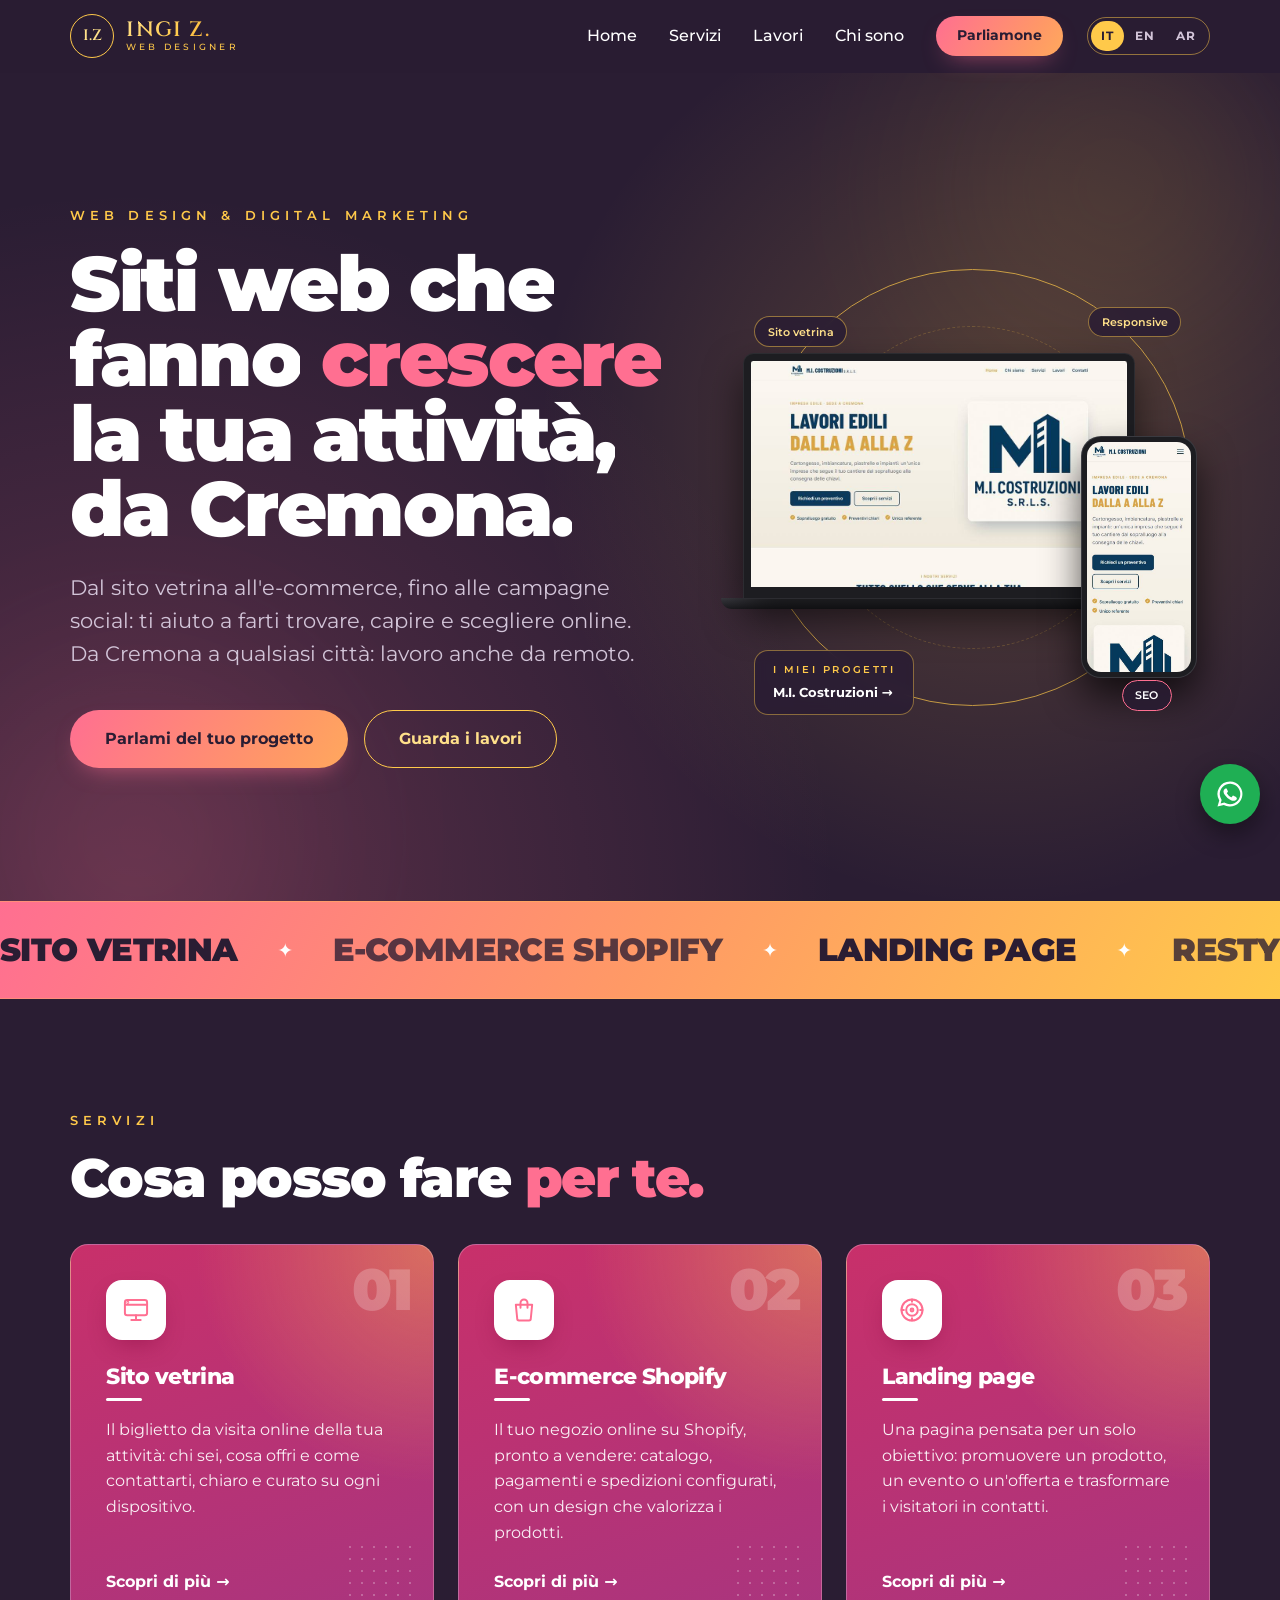
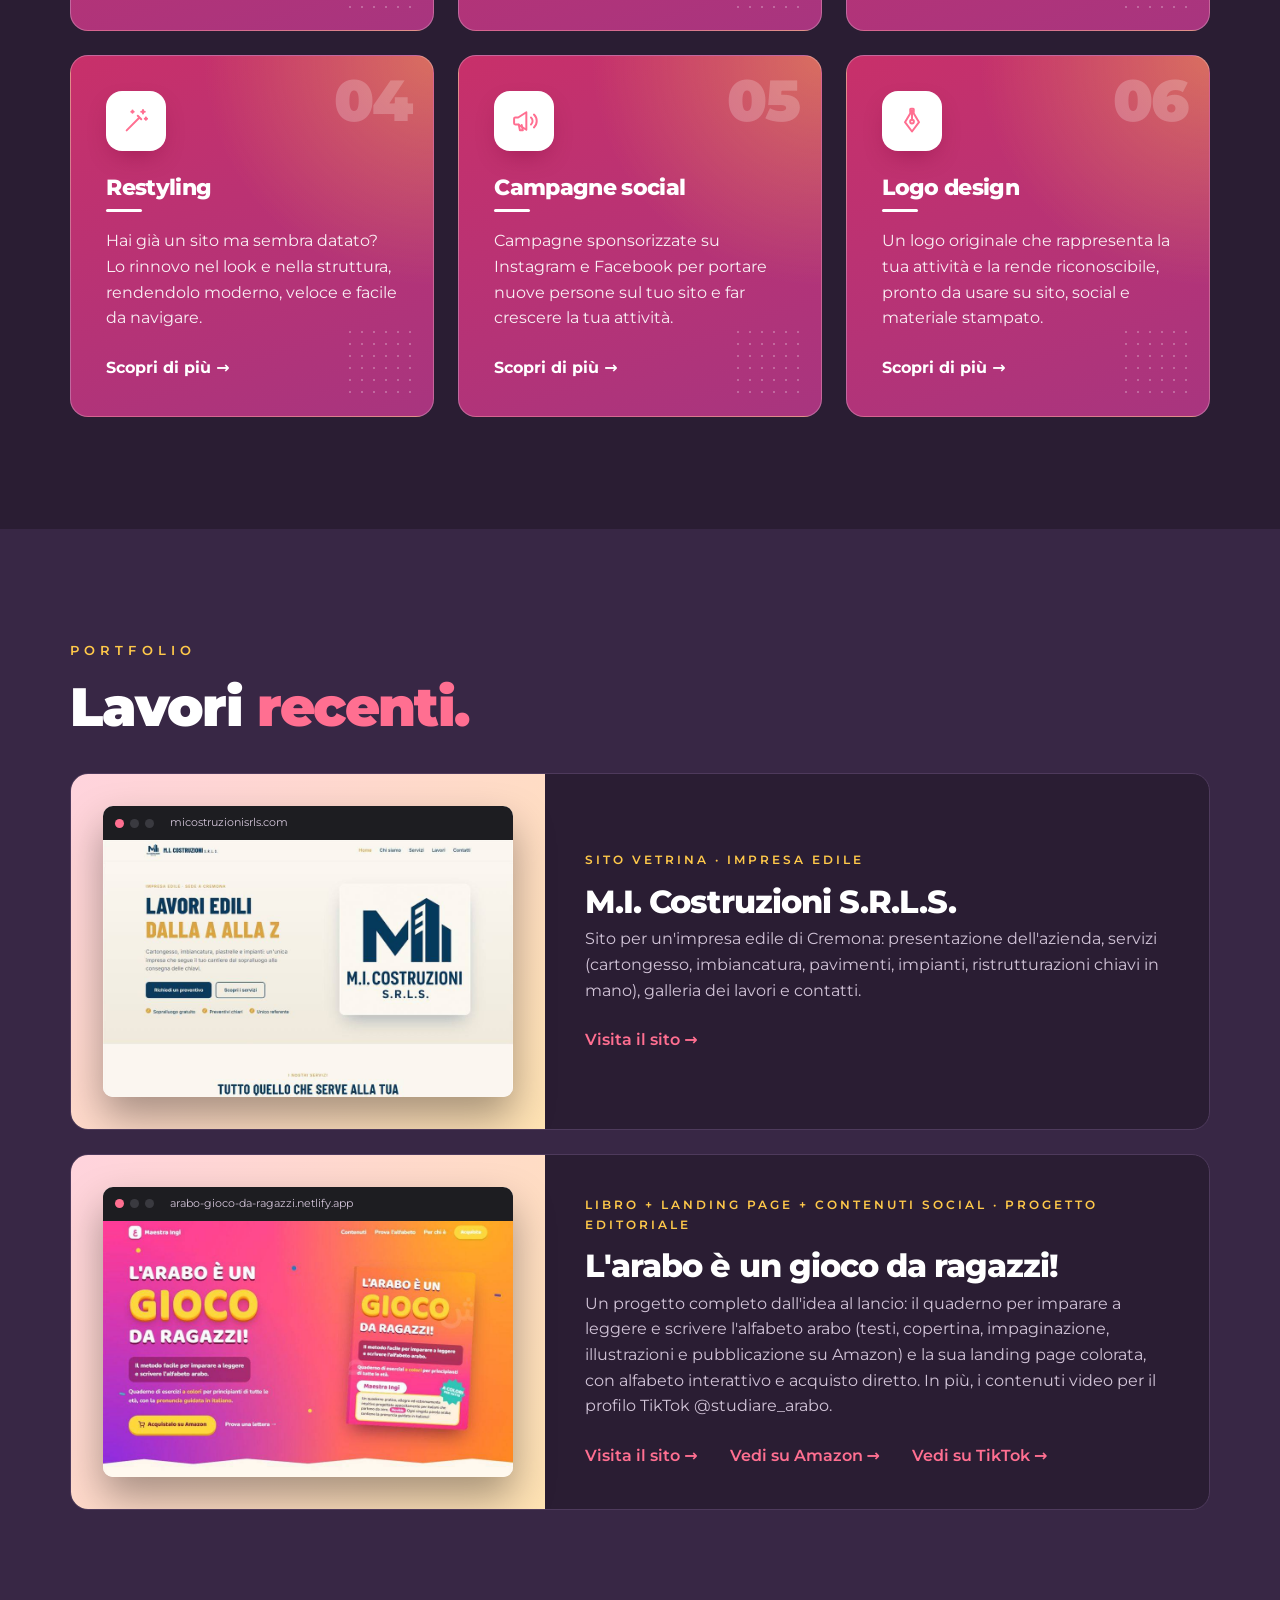
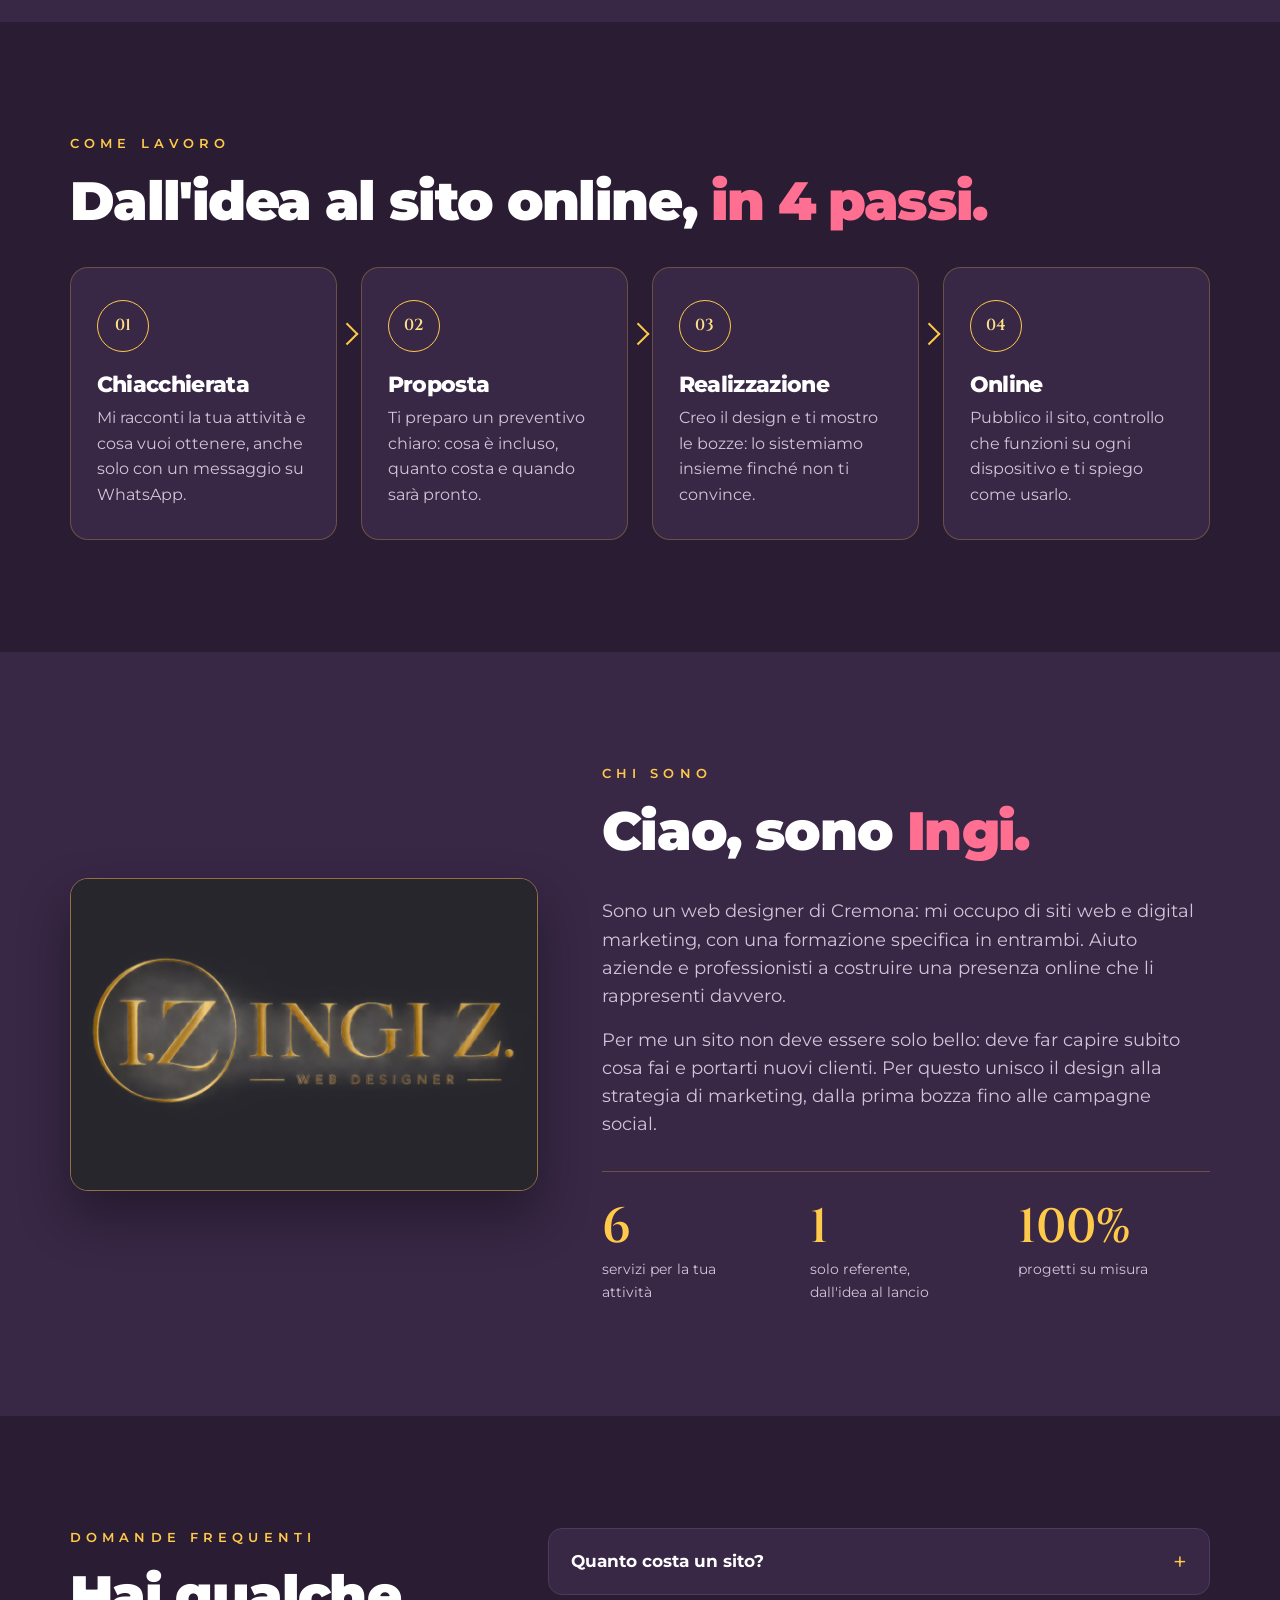
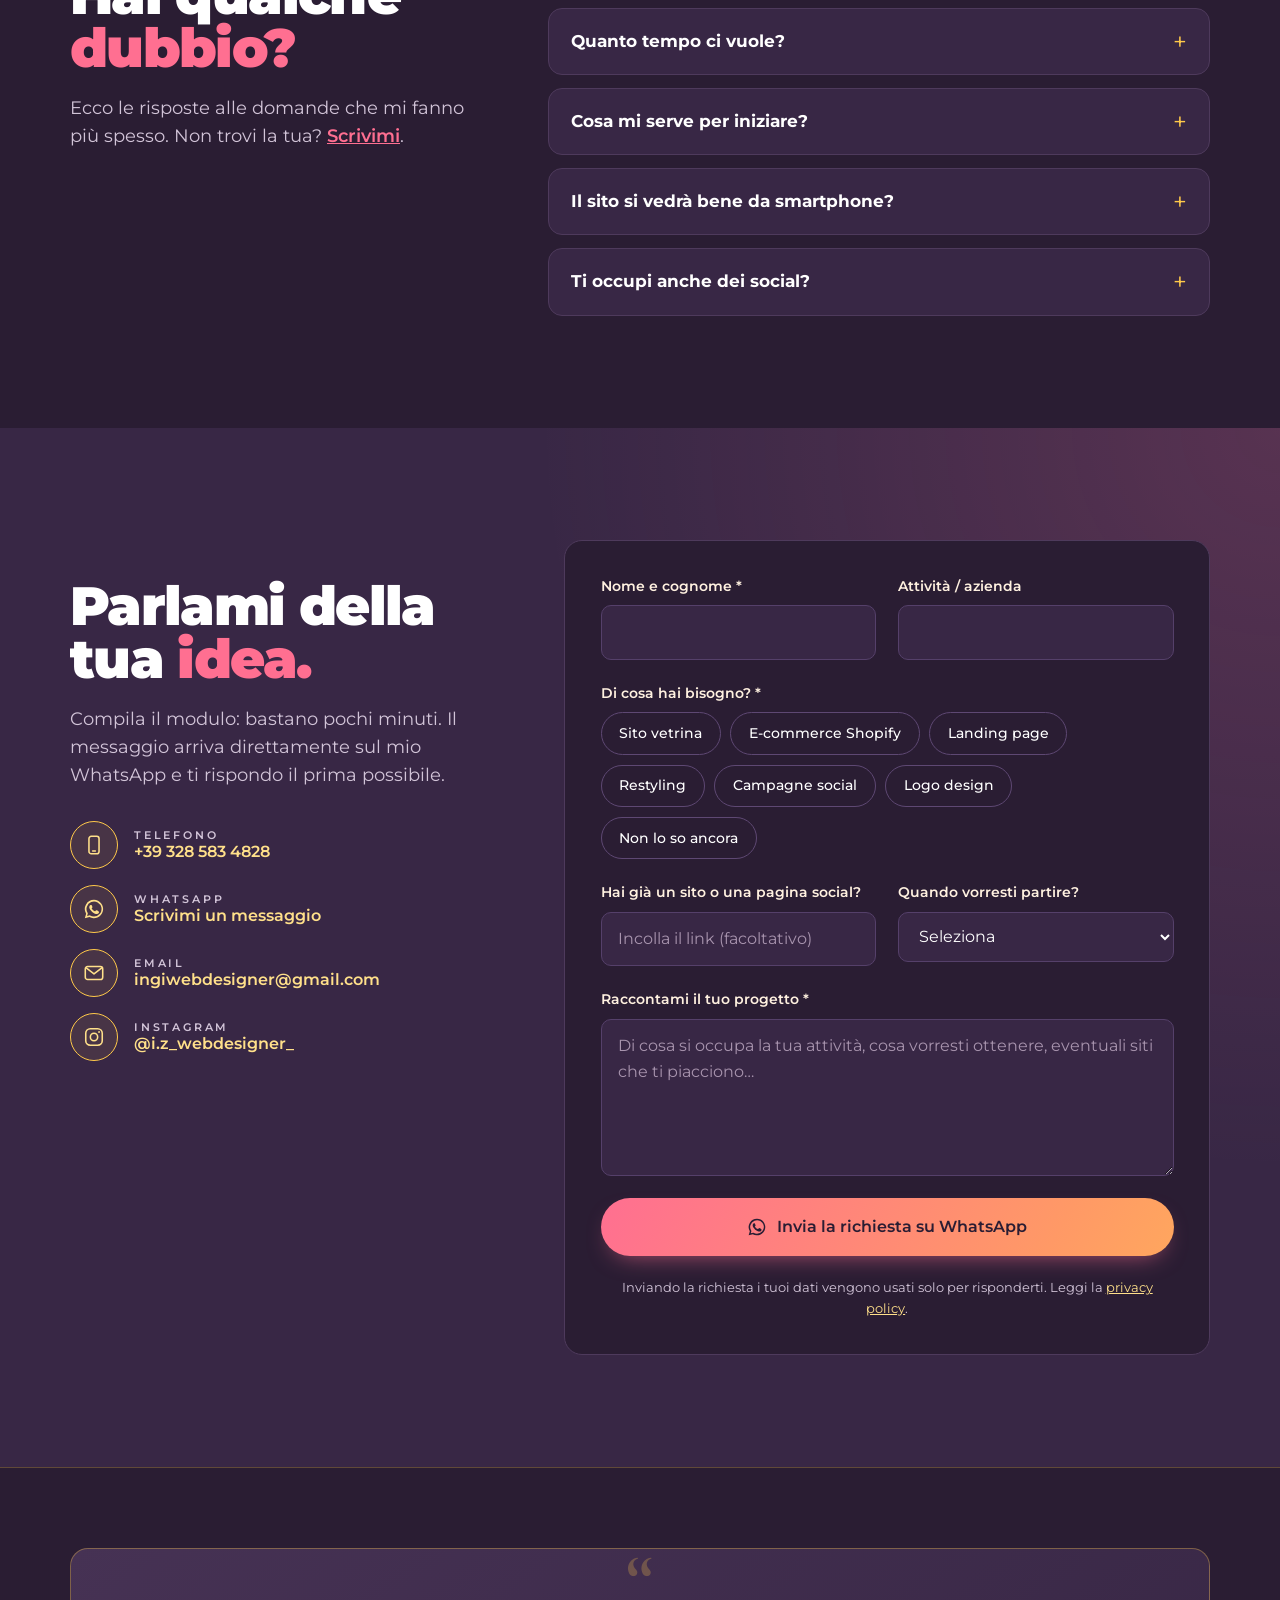
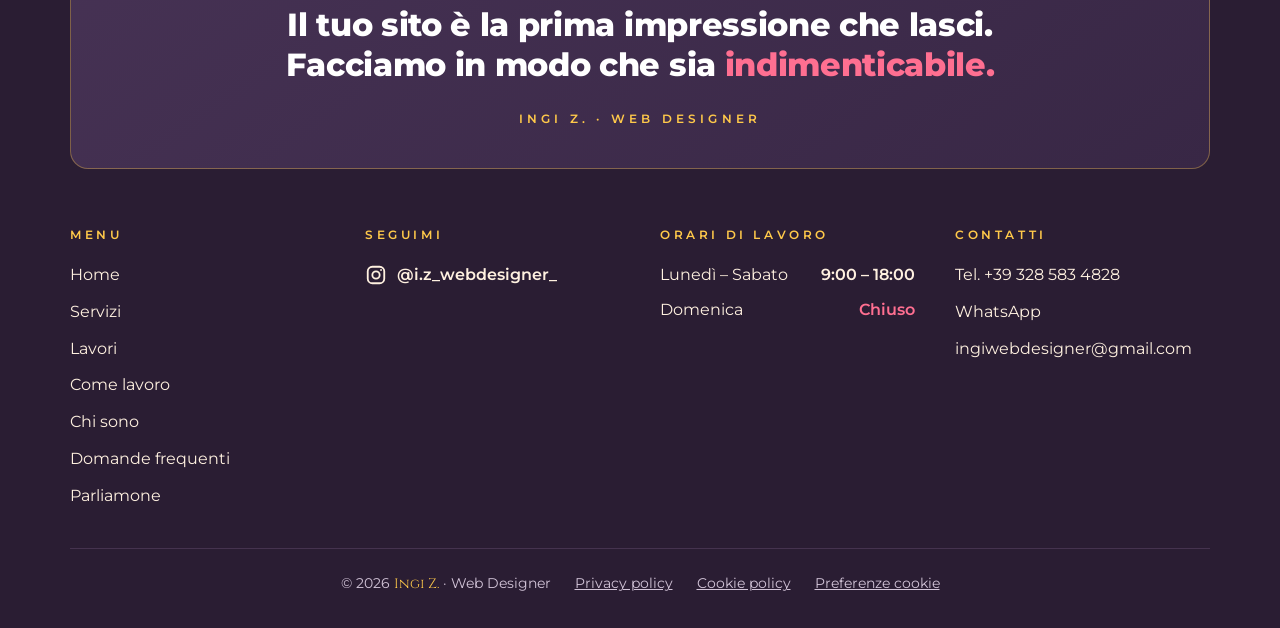
==== index.html @ 4d97d087 "Nuova palette "tramonto": prugna, rosa, corallo e giallo - Fondo prugna-malva, accenti rosa, dettagl" ====
<!doctype html>
<html lang="it">
<head>
  <meta charset="utf-8">
  <meta name="viewport" content="width=device-width, initial-scale=1">
  <!-- Banner cookie di iubenda (Cookie Solution) -->
  <script type="text/javascript" src="https://embeds.iubenda.com/widgets/b3b975a0-d381-461b-8235-f66fe12b04c7.js"></script>
  <title>Web Designer a Cremona | Siti web, e-commerce e landing page – Ingi Z.</title>
  <link rel="icon" href="assets/favicon.svg" type="image/svg+xml">
  <link rel="apple-touch-icon" href="assets/apple-touch-icon.png">
  <meta name="description" content="Web designer a Cremona: creo siti vetrina, e-commerce Shopify, landing page e campagne social per aziende e professionisti. Siti veloci, pensati per lo smartphone e per farti trovare su Google. Preventivo gratuito.">
  <meta name="robots" content="index, follow, max-image-preview:large">
  <meta name="theme-color" content="#2A1D33">
  <link rel="canonical" href="https://ingiwebdesigner.com/">
  <link rel="alternate" hreflang="it" href="https://ingiwebdesigner.com/">
  <link rel="alternate" hreflang="en" href="https://ingiwebdesigner.com/en/">
  <link rel="alternate" hreflang="ar" href="https://ingiwebdesigner.com/ar/">
  <link rel="alternate" hreflang="x-default" href="https://ingiwebdesigner.com/">
  <!-- Anteprima quando il link viene condiviso su WhatsApp e social -->
  <meta property="og:type" content="website">
  <meta property="og:site_name" content="Ingi Z. Web Designer">
  <meta property="og:locale" content="it_IT">
  <meta property="og:locale:alternate" content="en_GB">
  <meta property="og:url" content="https://ingiwebdesigner.com/">
  <meta property="og:title" content="Web Designer a Cremona – Ingi Z.">
  <meta property="og:description" content="Siti web che fanno crescere la tua attività: siti vetrina, e-commerce, landing page e campagne social.">
  <meta property="og:image" content="https://ingiwebdesigner.com/assets/logo-izwd.jpg">
  <meta property="og:image:width" content="960">
  <meta property="og:image:height" content="640">
  <meta property="og:image:alt" content="Logo Ingi Z. Web Designer">
  <meta name="twitter:card" content="summary_large_image">
  <link rel="preload" href="assets/fonts/montserrat.woff2" as="font" type="font/woff2" crossorigin>
  <link rel="stylesheet" href="style.css">
  <!-- Dati strutturati: dicono a Google chi sei, dove lavori e come contattarti -->
  <script type="application/ld+json">
  {
    "@context": "https://schema.org",
    "@graph": [
      {
        "@type": "ProfessionalService",
        "@id": "https://ingiwebdesigner.com/#business",
        "name": "Ingi Z. Web Designer",
        "url": "https://ingiwebdesigner.com/",
        "image": "https://ingiwebdesigner.com/assets/logo-izwd.jpg",
        "logo": "https://ingiwebdesigner.com/assets/logo-izwd.jpg",
        "description": "Web designer a Cremona: siti vetrina, e-commerce Shopify, landing page, restyling, logo e campagne social per aziende e professionisti.",
        "telephone": "+39 328 583 4828",
        "email": "ingiwebdesigner@gmail.com",
        "address": { "@type": "PostalAddress", "addressLocality": "Cremona", "postalCode": "26100", "addressRegion": "CR", "addressCountry": "IT" },
        "areaServed": [
          { "@type": "City", "name": "Cremona" },
          { "@type": "AdministrativeArea", "name": "Lombardia" },
          { "@type": "Country", "name": "Italia" }
        ],
        "knowsLanguage": ["it", "en", "ar"],
        "sameAs": ["https://www.instagram.com/i.z_webdesigner_/"],
        "hasOfferCatalog": {
          "@type": "OfferCatalog",
          "name": "Servizi di web design",
          "itemListElement": [
            { "@type": "Offer", "itemOffered": { "@type": "Service", "name": "Sito vetrina" } },
            { "@type": "Offer", "itemOffered": { "@type": "Service", "name": "E-commerce Shopify" } },
            { "@type": "Offer", "itemOffered": { "@type": "Service", "name": "Landing page" } },
            { "@type": "Offer", "itemOffered": { "@type": "Service", "name": "Restyling di siti web" } },
            { "@type": "Offer", "itemOffered": { "@type": "Service", "name": "Campagne social" } },
            { "@type": "Offer", "itemOffered": { "@type": "Service", "name": "Logo design" } }
          ]
        }
      },
      {
        "@type": "WebSite",
        "@id": "https://ingiwebdesigner.com/#website",
        "url": "https://ingiwebdesigner.com/",
        "name": "Ingi Z. Web Designer",
        "inLanguage": ["it", "en", "ar"],
        "publisher": { "@id": "https://ingiwebdesigner.com/#business" }
      }
    ]
  }
  </script>
</head>
<body>
  <a href="#contenuto" class="skip-link">Vai al contenuto</a>

  <!-- NAV -->
  <header class="nav">
    <div class="container nav__inner">
      <a href="#" class="logo" aria-label="Ingi Z. Web Designer">
        <span class="logo__mark">I.Z</span>
        <span class="logo__text">
          <span class="logo__name">INGI Z.</span>
          <span class="logo__tag">Web Designer</span>
        </span>
      </a>
      <nav class="nav__links">
        <a href="#">Home</a>
        <a href="#servizi">Servizi</a>
        <a href="#lavori">Lavori</a>
        <a href="#chi-sono">Chi sono</a>
        <a href="#contatti" class="btn btn--small">Parliamone</a>
      </nav>
      <div class="lang" aria-label="Lingua">
        <a href="index.html" aria-current="page">IT</a>
        <a href="en/index.html" hreflang="en" lang="en" title="English">EN</a>
        <a href="ar/index.html" hreflang="ar" lang="ar" dir="rtl" title="العربية">AR</a>
      </div>
      <button class="nav__toggle" type="button" aria-label="Apri il menu" aria-expanded="false" aria-controls="menu-mobile">
        <span></span><span></span><span></span>
      </button>
    </div>
  </header>

  <!-- Menu mobile a scomparsa -->
  <div class="drawer" id="menu-mobile">
    <div class="drawer__backdrop"></div>
    <aside class="drawer__panel" aria-label="Menu">
      <div class="drawer__head">
        <span class="logo__mark">I.Z</span>
        <button class="drawer__close" type="button" aria-label="Chiudi il menu">&times;</button>
      </div>
      <nav class="drawer__links">
        <a href="#"><span>01</span>Home</a>
        <a href="#servizi"><span>02</span>Servizi</a>
        <a href="#lavori"><span>03</span>Lavori</a>
        <a href="#metodo"><span>04</span>Come lavoro</a>
        <a href="#chi-sono"><span>05</span>Chi sono</a>
        <a href="#faq"><span>06</span>Domande</a>
        <a href="#contatti"><span>07</span>Contatti</a>
      </nav>
      <div class="lang lang--drawer" aria-label="Lingua">
        <a href="index.html" aria-current="page">Italiano</a>
        <a href="en/index.html" hreflang="en" lang="en">English</a>
        <a href="ar/index.html" hreflang="ar" lang="ar" dir="rtl">العربية</a>
      </div>
      <a href="#contatti" class="btn drawer__cta">Parliamone</a>
    </aside>
  </div>

  <main id="contenuto">
  <!-- HERO -->
  <section class="hero">
    <div class="container hero__inner">
      <div class="hero__content">
        <p class="eyebrow">Web design &amp; digital marketing</p>
        <h1>Siti web che fanno <span class="accent">crescere</span> la tua attività, da Cremona.</h1>
        <p class="hero__sub">Dal sito vetrina all'e-commerce, fino alle campagne social: ti aiuto a farti trovare, capire e scegliere online. Da Cremona a qualsiasi città: lavoro anche da remoto.</p>
        <div class="hero__actions">
          <a href="#contatti" class="btn">Parlami del tuo progetto</a>
          <a href="#lavori" class="btn btn--ghost">Guarda i lavori</a>
        </div>
      </div>
      <div class="mockups">
        <span class="hero__emblem-ring"></span>
        <span class="hero__emblem-ring hero__emblem-ring--inner"></span>

        <!-- Laptop e telefono con i progetti realizzati: la pagina scorre da sola -->
        <div class="laptop">
          <div class="laptop__screen">
            <img class="shot" src="assets/lavori/micostruzioni-desktop.jpg" alt="">
          </div>
          <div class="laptop__base"></div>
        </div>

        <div class="phone">
          <div class="phone__screen">
            <img class="shot shot--phone" src="assets/lavori/micostruzioni-mobile.jpg" alt="">
          </div>
        </div>

        <a href="#lavori" class="mockups__caption">
          <span class="mockups__caption-tag">I miei progetti</span>
          <span><span class="mockups__caption-name">M.I. Costruzioni</span> &rarr;</span>
        </a>

        <span class="badge badge--1" aria-hidden="true">Responsive</span>
        <span class="badge badge--2" aria-hidden="true">Sito vetrina</span>
        <span class="badge badge--3" aria-hidden="true">SEO</span>
      </div>
    </div>
  </section>

  <!-- Fascia scorrevole con i servizi (decorativa) -->
  <div class="marquee" aria-hidden="true">
    <div class="marquee__track">
      <span>Sito vetrina</span><i>✦</i><span>E-commerce Shopify</span><i>✦</i><span>Landing page</span><i>✦</i><span>Restyling</span><i>✦</i><span>Campagne social</span><i>✦</i><span>Logo design</span><i>✦</i>
    </div>
  </div>

  <!-- SERVIZI -->
  <section id="servizi" class="section">
    <div class="container">
      <p class="eyebrow">SERVIZI</p>
      <h2>Cosa posso fare <span class="accent">per te.</span></h2>
      <div class="grid grid--services">
        <article class="card" data-servizio="Sito vetrina">
          <span class="card__num">01</span>
          <span class="card__icon" aria-hidden="true">
            <svg viewBox="0 0 24 24"><rect x="2.5" y="3.5" width="19" height="13" rx="2"/><path d="M8 20.5h8M12 16.5v4M2.5 7.5h19"/><circle cx="5" cy="5.5" r=".4"/></svg>
          </span>
          <h3>Sito vetrina</h3>
          <p>Il biglietto da visita online della tua attività: chi sei, cosa offri e come contattarti, chiaro e curato su ogni dispositivo.</p>
          <button type="button" class="card__more">Scopri di più <span aria-hidden="true">&rarr;</span></button>
          <template>
            <p>Il sito vetrina è la base della tua presenza online: il posto dove i clienti ti trovano, capiscono cosa fai e decidono di contattarti.</p>
            <h4>Cosa include</h4>
            <ul>
              <li>Design su misura, coerente con la tua immagine</li>
              <li>Pagine principali: home, chi siamo, servizi, galleria, contatti</li>
              <li>Versione perfetta per smartphone e tablet</li>
              <li>Pulsanti per chiamare, WhatsApp e mappa</li>
              <li>Ottimizzazione di base per Google (SEO)</li>
            </ul>
            <h4>Ideale per</h4>
            <p>Artigiani, imprese, studi professionali, negozi e attività locali.</p>
          </template>
        </article>
        <article class="card" data-servizio="E-commerce Shopify">
          <span class="card__num">02</span>
          <span class="card__icon" aria-hidden="true">
            <svg viewBox="0 0 24 24"><path d="M5 7.5h14l-1.2 12a1.5 1.5 0 0 1-1.5 1.5H7.7a1.5 1.5 0 0 1-1.5-1.5z"/><path d="M9 10V6a3 3 0 0 1 6 0v4"/></svg>
          </span>
          <h3>E-commerce Shopify</h3>
          <p>Il tuo negozio online su Shopify, pronto a vendere: catalogo, pagamenti e spedizioni configurati, con un design che valorizza i prodotti.</p>
          <button type="button" class="card__more">Scopri di più <span aria-hidden="true">&rarr;</span></button>
          <template>
            <p>Shopify è una delle piattaforme più usate al mondo per vendere online: sicura, semplice da gestire anche per chi non è esperto.</p>
            <h4>Cosa include</h4>
            <ul>
              <li>Configurazione completa del negozio Shopify</li>
              <li>Tema personalizzato con i colori del tuo brand</li>
              <li>Caricamento prodotti, categorie e varianti</li>
              <li>Pagamenti, spedizioni e pagine legali</li>
              <li>Spiegazione su come gestire ordini e prodotti in autonomia</li>
            </ul>
            <h4>Ideale per</h4>
            <p>Chi vuole iniziare a vendere online o portare il proprio negozio fisico sul web.</p>
          </template>
        </article>
        <article class="card" data-servizio="Landing page">
          <span class="card__num">03</span>
          <span class="card__icon" aria-hidden="true">
            <svg viewBox="0 0 24 24"><circle cx="12" cy="12" r="9"/><circle cx="12" cy="12" r="5"/><circle cx="12" cy="12" r="1.2"/><path d="M12 3v2M12 19v2M3 12h2M19 12h2"/></svg>
          </span>
          <h3>Landing page</h3>
          <p>Una pagina pensata per un solo obiettivo: promuovere un prodotto, un evento o un'offerta e trasformare i visitatori in contatti.</p>
          <button type="button" class="card__more">Scopri di più <span aria-hidden="true">&rarr;</span></button>
          <template>
            <p>Una landing page porta il visitatore dritto al punto, senza distrazioni: è lo strumento perfetto da abbinare alle campagne sponsorizzate.</p>
            <h4>Cosa include</h4>
            <ul>
              <li>Struttura studiata per convincere e far agire</li>
              <li>Testi chiari e inviti all'azione ben visibili</li>
              <li>Modulo di contatto o collegamento a WhatsApp</li>
              <li>Caricamento veloce, anche da smartphone</li>
              <li>Predisposizione per il monitoraggio dei risultati</li>
            </ul>
            <h4>Ideale per</h4>
            <p>Lancio di prodotti, promozioni, eventi, raccolta contatti.</p>
          </template>
        </article>
        <article class="card" data-servizio="Restyling">
          <span class="card__num">04</span>
          <span class="card__icon" aria-hidden="true">
            <svg viewBox="0 0 24 24"><path d="M4 20 15 9M13.5 7.5l3 3"/><path d="M18 2.5v3M16.5 4h3M20.5 9v2M19.5 10h2M9 3v2M8 4h2"/></svg>
          </span>
          <h3>Restyling</h3>
          <p>Hai già un sito ma sembra datato? Lo rinnovo nel look e nella struttura, rendendolo moderno, veloce e facile da navigare.</p>
          <button type="button" class="card__more">Scopri di più <span aria-hidden="true">&rarr;</span></button>
          <template>
            <p>Un sito vecchio o lento fa perdere clienti. Con il restyling lo trasformo in uno strumento moderno che lavora davvero per te.</p>
            <h4>Cosa include</h4>
            <ul>
              <li>Analisi del sito attuale e dei punti da migliorare</li>
              <li>Nuovo design moderno e coerente con il tuo brand</li>
              <li>Struttura più chiara e semplice da navigare</li>
              <li>Ottimizzazione per smartphone e velocità</li>
              <li>Recupero dei contenuti che già funzionano</li>
            </ul>
            <h4>Ideale per</h4>
            <p>Chi ha un sito datato, poco leggibile da telefono o che non porta contatti.</p>
          </template>
        </article>
        <article class="card" data-servizio="Campagne social">
          <span class="card__num">05</span>
          <span class="card__icon" aria-hidden="true">
            <svg viewBox="0 0 24 24"><path d="M3.5 10v4a1 1 0 0 0 1 1H7l7 4.5v-15L7 9H4.5a1 1 0 0 0-1 1z"/><path d="M7.5 15l1 5h2.5l-1-4.5M18 9a4 4 0 0 1 0 6M20.5 6.5a7.5 7.5 0 0 1 0 11"/></svg>
          </span>
          <h3>Campagne social</h3>
          <p>Campagne sponsorizzate su Instagram e Facebook per portare nuove persone sul tuo sito e far crescere la tua attività.</p>
          <button type="button" class="card__more">Scopri di più <span aria-hidden="true">&rarr;</span></button>
          <template>
            <p>Con le campagne sponsorizzate la tua attività arriva alle persone giuste, nella tua zona o in tutta Italia.</p>
            <h4>Cosa include</h4>
            <ul>
              <li>Definizione dell'obiettivo e del pubblico</li>
              <li>Creazione di grafiche e testi per le inserzioni</li>
              <li>Impostazione delle campagne su Instagram e Facebook</li>
              <li>Monitoraggio e ottimizzazione durante la campagna</li>
              <li>Resoconto finale dei risultati</li>
            </ul>
            <h4>Ideale per</h4>
            <p>Chi vuole più contatti, più visite al sito o farsi conoscere in poco tempo.</p>
          </template>
        </article>
        <article class="card" data-servizio="Logo design">
          <span class="card__num">06</span>
          <span class="card__icon" aria-hidden="true">
            <svg viewBox="0 0 24 24"><path d="M12 3 6 13l6 8 6-8z"/><circle cx="12" cy="12.5" r="1.6"/><path d="M12 3v7.9"/><rect x="10.5" y="1.5" width="3" height="3" rx=".5"/></svg>
          </span>
          <h3>Logo design</h3>
          <p>Un logo originale che rappresenta la tua attività e la rende riconoscibile, pronto da usare su sito, social e materiale stampato.</p>
          <button type="button" class="card__more">Scopri di più <span aria-hidden="true">&rarr;</span></button>
          <template>
            <p>Il logo è la prima cosa che le persone ricordano di te. Lo creo partendo dalla tua storia e dai tuoi valori.</p>
            <h4>Cosa include</h4>
            <ul>
              <li>Studio della tua attività e del tuo settore</li>
              <li>Proposte grafiche originali</li>
              <li>Revisioni fino al risultato che ti convince</li>
              <li>Versioni a colori, in bianco e nero e per i social</li>
              <li>File pronti per web e stampa</li>
            </ul>
            <h4>Ideale per</h4>
            <p>Nuove attività o chi vuole rinnovare la propria immagine.</p>
          </template>
        </article>
      </div>

      <dialog class="modal" id="modal-servizio" aria-labelledby="modal-title">
        <button type="button" class="modal__close" aria-label="Chiudi">&times;</button>
        <span class="modal__num"></span>
        <h3 id="modal-title"></h3>
        <div class="modal__body"></div>
        <a href="#contatti" class="btn modal__cta">Parlami del tuo progetto</a>
      </dialog>
    </div>
  </section>

  <!-- LAVORI -->
  <section id="lavori" class="section section--alt">
    <div class="container">
      <p class="eyebrow">PORTFOLIO</p>
      <h2>Lavori <span class="accent">recenti.</span></h2>
      <div class="works">
        <a href="https://micostruzionisrls.com" class="work" target="_blank" rel="noopener">
          <div class="work__visual">
            <div class="browser">
              <div class="browser__bar"><i></i><i></i><i></i><span>micostruzionisrls.com</span></div>
              <div class="browser__view">
                <img src="assets/lavori/micostruzioni-desktop.jpg" alt="Anteprima del sito M.I. Costruzioni" loading="lazy">
              </div>
            </div>
          </div>
          <div class="work__body">
            <span class="work__tag">Sito vetrina · Impresa edile</span>
            <h3>M.I. Costruzioni S.R.L.S.</h3>
            <p>Sito per un'impresa edile di Cremona: presentazione dell'azienda, servizi (cartongesso, imbiancatura, pavimenti, impianti, ristrutturazioni chiavi in mano), galleria dei lavori e contatti.</p>
            <span class="work__link">Visita il sito &rarr;</span>
          </div>
        </a>

        <!-- Progetto doppio (libro + landing): due link separati, quindi il blocco non è un unico link -->
        <div class="work">
          <a href="https://arabo-gioco-da-ragazzi.netlify.app/" class="work__visual" target="_blank" rel="noopener" tabindex="-1" aria-hidden="true">
            <div class="browser">
              <div class="browser__bar"><i></i><i></i><i></i><span>arabo-gioco-da-ragazzi.netlify.app</span></div>
              <div class="browser__view">
                <img src="assets/lavori/arabo-landing-desktop.jpg" alt="" loading="lazy">
              </div>
            </div>
          </a>
          <div class="work__body">
            <span class="work__tag">Libro + Landing page + Contenuti social · Progetto editoriale</span>
            <h3>L'arabo è un gioco da ragazzi!</h3>
            <p>Un progetto completo dall'idea al lancio: il quaderno per imparare a leggere e scrivere l'alfabeto arabo (testi, copertina, impaginazione, illustrazioni e pubblicazione su Amazon) e la sua landing page colorata, con alfabeto interattivo e acquisto diretto. In più, i contenuti video per il profilo TikTok @studiare_arabo.</p>
            <div class="work__links">
              <a href="https://arabo-gioco-da-ragazzi.netlify.app/" class="work__link" target="_blank" rel="noopener">Visita il sito &rarr;</a>
              <a href="https://amzn.eu/d/0giFYmPg" class="work__link" target="_blank" rel="noopener">Vedi su Amazon &rarr;</a>
              <a href="https://www.tiktok.com/@studiare_arabo" class="work__link" target="_blank" rel="noopener">Vedi su TikTok &rarr;</a>
            </div>
          </div>
        </div>
      </div>
    </div>
  </section>

  <!-- COME LAVORO -->
  <section id="metodo" class="section">
    <div class="container">
      <p class="eyebrow">COME LAVORO</p>
      <h2>Dall'idea al sito online, <span class="accent">in 4 passi.</span></h2>
      <ol class="steps">
        <li class="step">
          <span class="step__num">01</span>
          <h3>Chiacchierata</h3>
          <p>Mi racconti la tua attività e cosa vuoi ottenere, anche solo con un messaggio su WhatsApp.</p>
        </li>
        <li class="step">
          <span class="step__num">02</span>
          <h3>Proposta</h3>
          <p>Ti preparo un preventivo chiaro: cosa è incluso, quanto costa e quando sarà pronto.</p>
        </li>
        <li class="step">
          <span class="step__num">03</span>
          <h3>Realizzazione</h3>
          <p>Creo il design e ti mostro le bozze: lo sistemiamo insieme finché non ti convince.</p>
        </li>
        <li class="step">
          <span class="step__num">04</span>
          <h3>Online</h3>
          <p>Pubblico il sito, controllo che funzioni su ogni dispositivo e ti spiego come usarlo.</p>
        </li>
      </ol>
    </div>
  </section>

  <!-- CHI SONO -->
  <section id="chi-sono" class="section section--alt">
    <div class="container about">
      <img class="about__logo" src="assets/logo-izwd.jpg" alt="Logo Ingi Z. Web Designer" width="960" height="640" loading="lazy">
      <div>
        <p class="eyebrow">CHI SONO</p>
        <h2>Ciao, sono <span class="accent">Ingi.</span></h2>
        <p>Sono un web designer di Cremona: mi occupo di siti web e digital marketing, con una formazione specifica in entrambi. Aiuto aziende e professionisti a costruire una presenza online che li rappresenti davvero.</p>
        <p>Per me un sito non deve essere solo bello: deve far capire subito cosa fai e portarti nuovi clienti. Per questo unisco il design alla strategia di marketing, dalla prima bozza fino alle campagne social.</p>
        <div class="stats">
          <div class="stat"><span class="stat__num">6</span><span class="stat__label">servizi per la tua attività</span></div>
          <div class="stat"><span class="stat__num">1</span><span class="stat__label">solo referente, dall'idea al lancio</span></div>
          <div class="stat"><span class="stat__num">100%</span><span class="stat__label">progetti su misura</span></div>
        </div>
      </div>
    </div>
  </section>

  <!-- RECENSIONI: nascosta finché non ci sono recensioni vere.
       Per mostrarla togli "hidden" qui sotto e sostituisci i testi tra parentesi quadre. -->
  <section id="recensioni" class="section" hidden>
    <div class="container">
      <p class="eyebrow">DICONO DI ME</p>
      <h2>Clienti <span class="accent">soddisfatti.</span></h2>
      <div class="grid">
        <figure class="review">
          <blockquote>[Testo della recensione del cliente]</blockquote>
          <figcaption><strong>[Nome Cognome]</strong><span>[Attività · Città]</span></figcaption>
        </figure>
        <figure class="review">
          <blockquote>[Testo della recensione del cliente]</blockquote>
          <figcaption><strong>[Nome Cognome]</strong><span>[Attività · Città]</span></figcaption>
        </figure>
        <figure class="review">
          <blockquote>[Testo della recensione del cliente]</blockquote>
          <figcaption><strong>[Nome Cognome]</strong><span>[Attività · Città]</span></figcaption>
        </figure>
      </div>
    </div>
  </section>

  <!-- DOMANDE FREQUENTI -->
  <section id="faq" class="section">
    <div class="container faq">
      <div>
        <p class="eyebrow">DOMANDE FREQUENTI</p>
        <h2>Hai qualche <span class="accent">dubbio?</span></h2>
        <p class="faq__intro">Ecco le risposte alle domande che mi fanno più spesso. Non trovi la tua? <a href="#contatti">Scrivimi</a>.</p>
      </div>
      <div class="faq__list">
        <details class="faq__item">
          <summary>Quanto costa un sito?</summary>
          <p>Dipende da cosa ti serve: quante pagine, quali funzioni, se devo occuparmi anche di testi e foto. Raccontami il progetto e ti preparo un preventivo su misura, chiaro e senza sorprese.</p>
        </details>
        <details class="faq__item">
          <summary>Quanto tempo ci vuole?</summary>
          <p>Dipende dal progetto: una landing page richiede meno tempo di un e-commerce. Nel preventivo trovi sempre i tempi di consegna, così sai da subito quando sarai online.</p>
        </details>
        <details class="faq__item">
          <summary>Cosa mi serve per iniziare?</summary>
          <p>Basta un'idea di cosa vuoi comunicare. Se hai già logo, testi e foto li usiamo; se mancano, ti aiuto a prepararli.</p>
        </details>
        <details class="faq__item">
          <summary>Il sito si vedrà bene da smartphone?</summary>
          <p>Sì: ogni progetto è pensato prima di tutto per il telefono, da dove arriva la maggior parte delle visite, e poi adattato a tablet e computer.</p>
        </details>
        <details class="faq__item">
          <summary>Ti occupi anche dei social?</summary>
          <p>Sì: creo e gestisco campagne sponsorizzate su Instagram e Facebook, per portare nuove persone sul tuo sito e far crescere la tua attività.</p>
        </details>
      </div>
    </div>
  </section>

  <!-- CONTATTI -->
  <section id="contatti" class="section contact">
    <div class="container contact__inner">
      <div class="contact__intro">
        <p class="eyebrow">Contatti</p>
        <h2>Parlami della tua <span class="accent">idea.</span></h2>
        <p>Compila il modulo: bastano pochi minuti. Il messaggio arriva direttamente sul mio WhatsApp e ti rispondo il prima possibile.</p>
        <div class="contact__direct">
          <a href="tel:+393285834828">
            <span class="contact__icon" aria-hidden="true">
              <svg viewBox="0 0 24 24"><rect x="6.5" y="2.5" width="11" height="19" rx="2.5"/><path d="M10.5 18.5h3"/></svg>
            </span>
            <span><small>Telefono</small>+39 328 583 4828</span>
          </a>
          <a href="https://wa.me/393285834828" target="_blank" rel="noopener">
            <span class="contact__icon" aria-hidden="true">
              <svg viewBox="0 0 24 24"><path class="fill" d="M12 2a10 10 0 0 0-8.6 15.1L2 22l5-1.3A10 10 0 1 0 12 2zm0 18.2a8.2 8.2 0 0 1-4.2-1.2l-.3-.2-3 .8.8-2.9-.2-.3A8.2 8.2 0 1 1 12 20.2zm4.5-6.1c-.2-.1-1.5-.7-1.7-.8-.2-.1-.4-.1-.6.1l-.8 1c-.1.2-.3.2-.5.1a6.7 6.7 0 0 1-3.3-2.9c-.3-.4.2-.4.7-1.4.1-.2 0-.3 0-.4l-.8-1.8c-.2-.5-.4-.4-.6-.4h-.5a1 1 0 0 0-.7.3 3 3 0 0 0-.9 2.2 5.2 5.2 0 0 0 1.1 2.7 11.8 11.8 0 0 0 4.5 4c1.7.7 2.3.8 3.2.6.5-.1 1.5-.6 1.7-1.2.2-.6.2-1.1.2-1.2-.1-.1-.3-.2-.5-.3z"/></svg>
            </span>
            <span><small>WhatsApp</small>Scrivimi un messaggio</span>
          </a>
          <a href="mailto:ingiwebdesigner@gmail.com">
            <span class="contact__icon" aria-hidden="true">
              <svg viewBox="0 0 24 24"><rect x="2.5" y="5" width="19" height="14" rx="2.5"/><path d="m3.5 6.5 8.5 6.5 8.5-6.5"/></svg>
            </span>
            <span><small>Email</small>ingiwebdesigner@gmail.com</span>
          </a>
          <a href="https://www.instagram.com/i.z_webdesigner_/" target="_blank" rel="noopener">
            <span class="contact__icon" aria-hidden="true">
              <svg viewBox="0 0 24 24"><rect x="3" y="3" width="18" height="18" rx="5"/><circle cx="12" cy="12" r="4"/><circle class="fill" cx="17.5" cy="6.5" r="1"/></svg>
            </span>
            <span><small>Instagram</small>@i.z_webdesigner_</span>
          </a>
        </div>
      </div>

      <form class="form" id="richiesta" novalidate>
        <div class="form__row">
          <label class="field">
            <span>Nome e cognome *</span>
            <input type="text" name="nome" required autocomplete="name">
          </label>
          <label class="field">
            <span>Attività / azienda</span>
            <input type="text" name="attivita" autocomplete="organization">
          </label>
        </div>

        <fieldset class="field">
          <legend>Di cosa hai bisogno? *</legend>
          <div class="chips">
            <label class="chip"><input type="checkbox" name="servizi" value="Sito vetrina"><span>Sito vetrina</span></label>
            <label class="chip"><input type="checkbox" name="servizi" value="E-commerce Shopify"><span>E-commerce Shopify</span></label>
            <label class="chip"><input type="checkbox" name="servizi" value="Landing page"><span>Landing page</span></label>
            <label class="chip"><input type="checkbox" name="servizi" value="Restyling"><span>Restyling</span></label>
            <label class="chip"><input type="checkbox" name="servizi" value="Campagne social"><span>Campagne social</span></label>
            <label class="chip"><input type="checkbox" name="servizi" value="Logo design"><span>Logo design</span></label>
            <label class="chip"><input type="checkbox" name="servizi" value="Non lo so ancora"><span>Non lo so ancora</span></label>
          </div>
        </fieldset>

        <div class="form__row">
          <label class="field">
            <span>Hai già un sito o una pagina social?</span>
            <input type="text" name="link" placeholder="Incolla il link (facoltativo)">
          </label>
          <label class="field">
            <span>Quando vorresti partire?</span>
            <select name="tempi">
              <option value="">Seleziona</option>
              <option>Il prima possibile</option>
              <option>Entro 1 mese</option>
              <option>Entro 3 mesi</option>
              <option>Sto solo valutando</option>
            </select>
          </label>
        </div>

        <label class="field">
          <span>Raccontami il tuo progetto *</span>
          <textarea name="idea" rows="5" required placeholder="Di cosa si occupa la tua attività, cosa vorresti ottenere, eventuali siti che ti piacciono…"></textarea>
        </label>

        <p class="form__error" id="form-error" role="alert" hidden></p>

        <div class="form__success" id="form-success" role="status" hidden>
          <span class="form__success-icon" aria-hidden="true">&check;</span>
          <div>
            <strong>Grazie, la tua richiesta è pronta!</strong>
            <p>Si è aperto WhatsApp con il tuo messaggio: premi <b>Invia</b> e ti ricontatto il prima possibile.</p>
            <p class="form__success-small">WhatsApp non si è aperto? <a href="#" id="form-success-link" target="_blank" rel="noopener">Clicca qui</a>.</p>
          </div>
        </div>

        <button type="submit" class="btn form__submit">
          <svg viewBox="0 0 24 24" width="20" height="20" fill="currentColor" aria-hidden="true"><path d="M12 2a10 10 0 0 0-8.6 15.1L2 22l5-1.3A10 10 0 1 0 12 2zm0 18.2a8.2 8.2 0 0 1-4.2-1.2l-.3-.2-3 .8.8-2.9-.2-.3A8.2 8.2 0 1 1 12 20.2zm4.5-6.1c-.2-.1-1.5-.7-1.7-.8-.2-.1-.4-.1-.6.1l-.8 1c-.1.2-.3.2-.5.1a6.7 6.7 0 0 1-3.3-2.9c-.3-.4.2-.4.7-1.4.1-.2 0-.3 0-.4l-.8-1.8c-.2-.5-.4-.4-.6-.4h-.5a1 1 0 0 0-.7.3 3 3 0 0 0-.9 2.2 5.2 5.2 0 0 0 1.1 2.7 11.8 11.8 0 0 0 4.5 4c1.7.7 2.3.8 3.2.6.5-.1 1.5-.6 1.7-1.2.2-.6.2-1.1.2-1.2-.1-.1-.3-.2-.5-.3z"/></svg>
          Invia la richiesta su WhatsApp
        </button>
        <p class="form__privacy">Inviando la richiesta i tuoi dati vengono usati solo per risponderti. Leggi la <a href="https://www.iubenda.com/privacy-policy/95318907" target="_blank" rel="noopener">privacy policy</a>.</p>
      </form>
    </div>
  </section>

  </main>

  <footer class="footer">
    <div class="container">
      <blockquote class="footer__quote">
        <span class="footer__quote-mark" aria-hidden="true">&ldquo;</span>
        <p>Il tuo sito è la prima impressione che lasci.<br>Facciamo in modo che sia <span class="accent">indimenticabile.</span></p>
        <cite>Ingi Z. · Web Designer</cite>
      </blockquote>

      <div class="footer__grid">
        <nav class="footer__col" aria-label="Menu del sito">
          <h4>Menu</h4>
          <a href="#">Home</a>
          <a href="#servizi">Servizi</a>
          <a href="#lavori">Lavori</a>
          <a href="#metodo">Come lavoro</a>
          <a href="#chi-sono">Chi sono</a>
          <a href="#faq">Domande frequenti</a>
          <a href="#contatti">Parliamone</a>
        </nav>
        <div class="footer__col">
          <h4>Seguimi</h4>
          <a href="https://www.instagram.com/i.z_webdesigner_/" target="_blank" rel="noopener" class="footer__social">
            <svg viewBox="0 0 24 24" width="22" height="22" fill="none" stroke="currentColor" stroke-width="2" aria-hidden="true">
              <rect x="3" y="3" width="18" height="18" rx="5"/><circle cx="12" cy="12" r="4"/><circle cx="17.5" cy="6.5" r="1" fill="currentColor" stroke="none"/>
            </svg>
            @i.z_webdesigner_
          </a>
        </div>
        <div class="footer__col">
          <h4>Orari di lavoro</h4>
          <ul class="hours">
            <li><span>Lunedì – Sabato</span><span>9:00 – 18:00</span></li>
            <li><span>Domenica</span><span class="hours__closed">Chiuso</span></li>
          </ul>
        </div>
        <div class="footer__col">
          <h4>Contatti</h4>
          <a href="tel:+393285834828">Tel. +39 328 583 4828</a>
          <a href="https://wa.me/393285834828" target="_blank" rel="noopener">WhatsApp</a>
          <a href="mailto:ingiwebdesigner@gmail.com">ingiwebdesigner@gmail.com</a>
        </div>
      </div>

      <div class="footer__bottom">
        <span>&copy; 2026 <span class="footer__brand">Ingi Z.</span> · Web Designer</span>
        <!-- Se hai la Partita IVA, togli il commento e inserisci il numero:
        <span>P.IVA 00000000000</span> -->
        <a href="https://www.iubenda.com/privacy-policy/95318907" target="_blank" rel="noopener">Privacy policy</a>
        <a href="https://www.iubenda.com/privacy-policy/95318907/cookie-policy" target="_blank" rel="noopener">Cookie policy</a>
        <!-- iubenda apre il pannello delle preferenze cookie (sostituisce l'icona fissa) -->
        <a href="#" class="iubenda-cs-preferences-link">Preferenze cookie</a>
      </div>
    </div>
  </footer>

  <!-- Pulsante WhatsApp sempre visibile -->
  <a href="https://wa.me/393285834828" class="wa-float" target="_blank" rel="noopener" aria-label="Scrivimi su WhatsApp">
    <svg viewBox="0 0 24 24" width="30" height="30" fill="currentColor" aria-hidden="true"><path d="M12 2a10 10 0 0 0-8.6 15.1L2 22l5-1.3A10 10 0 1 0 12 2zm0 18.2a8.2 8.2 0 0 1-4.2-1.2l-.3-.2-3 .8.8-2.9-.2-.3A8.2 8.2 0 1 1 12 20.2zm4.5-6.1c-.2-.1-1.5-.7-1.7-.8-.2-.1-.4-.1-.6.1l-.8 1c-.1.2-.3.2-.5.1a6.7 6.7 0 0 1-3.3-2.9c-.3-.4.2-.4.7-1.4.1-.2 0-.3 0-.4l-.8-1.8c-.2-.5-.4-.4-.6-.4h-.5a1 1 0 0 0-.7.3 3 3 0 0 0-.9 2.2 5.2 5.2 0 0 0 1.1 2.7 11.8 11.8 0 0 0 4.5 4c1.7.7 2.3.8 3.2.6.5-.1 1.5-.6 1.7-1.2.2-.6.2-1.1.2-1.2-.1-.1-.3-.2-.5-.3z"/></svg>
  </a>

  <script src="script.js"></script>
</body>
</html>
---- style.css ----
/* Font ospitati nel sito (niente richieste ai server di Google) */
@font-face {
  font-family: "Montserrat"; font-style: normal; font-weight: 400 900; font-display: swap;
  src: url("assets/fonts/montserrat.woff2") format("woff2");
  unicode-range: U+0000-00FF, U+0131, U+0152-0153, U+02BB-02BC, U+02C6, U+02DA, U+02DC, U+0304, U+0308, U+0329, U+2000-206F, U+20AC, U+2122, U+2191, U+2193, U+2212, U+2215, U+FEFF, U+FFFD;
}
@font-face {
  font-family: "Cinzel"; font-style: normal; font-weight: 400 900; font-display: swap;
  src: url("assets/fonts/cinzel.woff2") format("woff2");
  unicode-range: U+0000-00FF, U+0131, U+0152-0153, U+02BB-02BC, U+02C6, U+02DA, U+02DC, U+0304, U+0308, U+0329, U+2000-206F, U+20AC, U+2122, U+2191, U+2193, U+2212, U+2215, U+FEFF, U+FFFD;
}
@font-face {
  font-family: "Cairo"; font-style: normal; font-weight: 400 900; font-display: swap;
  src: url("assets/fonts/cairo-arabic.woff2") format("woff2");
  unicode-range: U+0600-06FF, U+0750-077F, U+0870-088E, U+0890-0891, U+0898-08E1, U+08E3-08FF, U+200C-200E, U+2010-2011, U+204F, U+2E41, U+FB50-FDFF, U+FE70-FE74, U+FE76-FEFC;
}

:root {
  /* Palette "tramonto": prugna malva di fondo, rosa, corallo e giallo caldo */
  --bg: #2A1D33;
  --surface: #382745;
  --surface-2: #463254;
  --accent: #FF6F91;
  --accent-light: #FF9DB5;
  /* Fucsia più profondo per i fondi con testo bianco (contrasto leggibile) */
  --accent-strong: #C8306A;
  --accent-deep: #A8357F;
  --cream: #FFF1E0;
  --gold: #FFC94A;
  --gold-light: #FFE08A;
  --gold-dark: #F29B38;
  /* Sfumatura rosa → corallo → giallo per bottoni e fascia */
  --sunset: linear-gradient(120deg, #FF6F91, #FF9966 50%, #FFC94A);
  --gold-gradient: linear-gradient(135deg, var(--gold-light), var(--gold) 50%, var(--gold-dark));
  --text: #FFFFFF;
  --muted: #D2C4D8;
  --radius: 18px;
  color-scheme: dark;
}

* { box-sizing: border-box; margin: 0; padding: 0; }

/* Spazio per l'header fisso quando si salta a una sezione */
html { scroll-behavior: smooth; scroll-padding-top: 80px; }
@media (prefers-reduced-motion: reduce) { html { scroll-behavior: auto; } }

/* Link nascosto per chi naviga da tastiera: appare solo con Tab */
.skip-link {
  position: absolute; left: 16px; top: -100px; z-index: 100;
  padding: .7rem 1.2rem; border-radius: 10px;
  background: var(--gold); color: var(--bg); font-weight: 700;
}
.skip-link:focus { top: 16px; }

body {
  background: var(--bg);
  color: var(--text);
  font-family: "Montserrat", system-ui, sans-serif;
  line-height: 1.6;
  overflow-x: hidden;
}

a { color: inherit; text-decoration: none; }

.container { width: min(1140px, 100% - 32px); margin-inline: auto; }

h1, h2, h3 { font-weight: 900; line-height: 0.98; letter-spacing: -0.03em; }
h1 { font-size: clamp(2.6rem, 8vw, 5.8rem); }
h2 { font-size: clamp(2rem, 5vw, 3.4rem); margin-bottom: 2.5rem; }
h3 { font-size: 1.35rem; font-weight: 800; margin-bottom: .6rem; }

.accent { color: var(--accent); }

.eyebrow {
  font-size: .8rem;
  font-weight: 600;
  letter-spacing: .4em;
  text-transform: uppercase;
  color: var(--gold);
  margin-bottom: 1.2rem;
}

/* Bottoni */
.btn {
  display: inline-block;
  /* Sfumatura tramonto con testo scuro (contrasto 6:1 o più) */
  background: var(--sunset);
  background-size: 160% 100%;
  background-position: 0 0;
  color: var(--bg);
  font-weight: 700;
  padding: 1rem 2.2rem;
  border-radius: 999px;
  box-shadow: 0 10px 24px -12px rgba(255, 111, 145, .7);
  transition: background-position .4s, transform .2s, box-shadow .2s;
}
.btn:hover { background-position: 100% 0; transform: translateY(-2px); box-shadow: 0 14px 28px -12px rgba(255, 201, 74, .7); }
.btn--small { padding: .55rem 1.3rem; font-size: .9rem; }
.btn--light { background: var(--text); color: var(--accent); }
.btn--light:hover { background: var(--cream); }

/* Nav */
.nav {
  position: sticky; top: 0; z-index: 10;
  background: rgba(42, 29, 51, .85);
  backdrop-filter: blur(10px);
}
.nav__inner { display: flex; align-items: center; justify-content: space-between; height: 72px; }
.logo { display: flex; align-items: center; gap: .75rem; font-family: "Cinzel", Georgia, serif; }
.logo__mark {
  display: grid; place-items: center;
  width: 44px; height: 44px;
  border: 1.5px solid var(--gold);
  border-radius: 50%;
  font-size: .95rem; font-weight: 600;
  color: var(--gold-light);
}
.logo__text { display: flex; flex-direction: column; line-height: 1.1; }
.logo__name {
  font-size: 1.3rem; font-weight: 600; letter-spacing: .08em;
  background: var(--gold-gradient);
  -webkit-background-clip: text; background-clip: text;
  color: transparent;
}
.logo__tag {
  font-family: "Montserrat", sans-serif;
  font-size: .58rem; font-weight: 500; letter-spacing: .35em; text-transform: uppercase;
  color: var(--gold);
}
.nav__links { display: flex; align-items: center; gap: 2rem; margin-left: auto; font-weight: 500; }
.nav__links a:not(.btn):hover { color: var(--accent); }

/* ---------- Animazioni ---------- */

/* Comparsa dal basso mentre si scorre (le classi le aggiunge script.js) */
.anim .reveal {
  opacity: 0; transform: translateY(20px); filter: blur(3px);
  transition: opacity .7s ease, transform .8s cubic-bezier(.16, 1, .3, 1), filter .7s ease;
  transition-delay: var(--ritardo, 0ms);
}
.anim .reveal.is-visible { opacity: 1; transform: none; filter: none; }

/* Titolo dell'hero: ogni parola sale da dietro una "maschera" */
.anim .hero h1 { animation: none; }
.parola { display: inline-block; overflow: hidden; vertical-align: top; padding-bottom: .12em; margin-bottom: -.12em; }
.parola > span { display: inline-block; transform: translateY(105%); animation: parola-sale 1s cubic-bezier(.16, 1, .3, 1) forwards; animation-delay: var(--ritardo, 0ms); }
@keyframes parola-sale { to { transform: none; } }

/* Luci fucsia e oro che si muovono lentamente dietro l'hero */
.hero::before, .hero::after {
  content: ""; position: absolute; z-index: 0; pointer-events: none;
  width: 46vmax; height: 46vmax; border-radius: 50%;
  filter: blur(70px); opacity: .35;
}
.hero::before { top: -14vmax; right: -10vmax; background: radial-gradient(circle, rgba(255, 201, 74, .35), transparent 65%); animation: luce-1 30s ease-in-out infinite alternate; }
.hero::after { bottom: -18vmax; left: -12vmax; background: radial-gradient(circle, rgba(255, 111, 145, .35), transparent 65%); animation: luce-2 36s ease-in-out infinite alternate; }
.hero__inner { position: relative; z-index: 1; }
@keyframes luce-1 { to { transform: translate(-6vmax, 7vmax) scale(1.08); } }
@keyframes luce-2 { to { transform: translate(7vmax, -5vmax) scale(.95); } }

/* Mockup che si inclinano appena seguendo il mouse (le variabili --mx e --my le aggiorna script.js) */
.fx .mockups__scena {
  transform: perspective(1400px) rotateY(calc(var(--mx, 0) * 3deg)) rotateX(calc(var(--my, 0) * -3deg));
  transition: transform 1s cubic-bezier(.16, 1, .3, 1);
}
.mockups__scena { position: absolute; inset: 0; transform-style: preserve-3d; }
.fx .badge, .fx .mockups__caption { translate: calc(var(--mx, 0) * 6px) calc(var(--my, 0) * 6px); transition: translate 1s cubic-bezier(.16, 1, .3, 1), border-color .2s; }

/* Blocchetti dei servizi: leggero riflesso di luce che segue il cursore */
.card__luce {
  position: absolute; inset: 0; z-index: -1; pointer-events: none; border-radius: inherit;
  background: radial-gradient(circle 260px at var(--px, 50%) var(--py, 50%), rgba(255, 255, 255, .12), transparent 70%);
  opacity: 0; transition: opacity .4s;
}
.card:hover .card__luce { opacity: 1; }

/* Barra di avanzamento dorata sotto l'header */
.progresso {
  position: absolute; left: 0; bottom: -1px; height: 2px; width: 100%;
  background: linear-gradient(90deg, var(--accent), var(--gold-light));
  transform-origin: left; transform: scaleX(var(--avanzamento, 0));
}

/* Fascia scorrevole con i servizi */
.marquee {
  overflow: hidden;
  padding: 1.4rem 0;
  background: var(--sunset);
  border-block: 1px solid rgba(255, 201, 74, .3);
}
.marquee__track { display: flex; align-items: center; gap: 2.5rem; width: max-content; animation: scorri 60s linear infinite; }
.marquee:hover .marquee__track { animation-play-state: paused; }
.marquee span {
  font-size: clamp(1.3rem, 3vw, 2rem); font-weight: 900; letter-spacing: -.02em; text-transform: uppercase; white-space: nowrap;
  color: var(--accent-deep);
  transition: color .3s;
}
.marquee span:nth-of-type(odd) { color: var(--bg); }
.marquee span:nth-of-type(even) { color: var(--bg); opacity: .78; }
.marquee i { font-style: normal; font-size: 1.2rem; color: var(--text); }
@keyframes scorri { to { transform: translateX(-50%); } }

/* Entrata dell'hero all'apertura della pagina, a cascata */
@keyframes sali { from { opacity: 0; transform: translateY(30px); } }
@keyframes appari { from { opacity: 0; transform: scale(.92); } }
.hero__content > * { animation: sali .9s cubic-bezier(.2, .7, .2, 1) backwards; }
.hero__content > :nth-child(1) { animation-delay: .1s; }
.hero__content > :nth-child(2) { animation-delay: .25s; }
.hero__content > :nth-child(3) { animation-delay: .45s; }
.hero__content > :nth-child(4) { animation-delay: .6s; }
.mockups { animation: appari 1.2s cubic-bezier(.2, .7, .2, 1) .35s backwards; }

/* Header: bordo oro e ombra dopo aver iniziato a scorrere */
.nav { transition: box-shadow .3s, border-color .3s; border-bottom: 1px solid transparent; }
.nav.is-scrolled { border-bottom-color: rgba(255, 201, 74, .3); box-shadow: 0 10px 30px rgba(0, 0, 0, .3); }

@media (prefers-reduced-motion: reduce) {
  .hero__content > *, .mockups, .hero::before, .hero::after { animation: none !important; }
  .marquee__track { animation: none; flex-wrap: wrap; width: auto; justify-content: center; }
}

/* Selettore lingua IT | EN */
.lang {
  display: flex; align-items: center; margin-left: 1.5rem;
  border: 1px solid rgba(255, 201, 74, .5); border-radius: 999px;
  padding: 3px;
}
.lang a {
  padding: .3rem .65rem; border-radius: 999px;
  font-size: .78rem; font-weight: 700; letter-spacing: .08em;
  color: var(--muted);
  transition: color .2s, background .2s;
}
.lang a:hover { color: var(--gold-light); }
.lang a[aria-current="page"] { background: var(--gold); color: var(--bg); }
/* Versione nel menu mobile: più grande, sopra il bottone */
.lang--drawer { align-self: flex-start; margin: 1.8rem 0 1.5rem; }
.lang--drawer a { padding: .5rem 1rem; font-size: .85rem; letter-spacing: .02em; }

/* Bottone menu mobile (tre linee che diventano una X) */
.nav__toggle {
  display: none;
  flex-direction: column; justify-content: center; gap: 5px;
  width: 44px; height: 44px; padding: 0 11px;
  background: none; border: 1.5px solid var(--gold); border-radius: 50%;
  cursor: pointer;
}
.nav__toggle span { display: block; height: 2px; border-radius: 2px; background: var(--gold-light); transition: transform .3s, opacity .3s; }
.nav__toggle[aria-expanded="true"] span:nth-child(1) { transform: translateY(7px) rotate(45deg); }
.nav__toggle[aria-expanded="true"] span:nth-child(2) { opacity: 0; }
.nav__toggle[aria-expanded="true"] span:nth-child(3) { transform: translateY(-7px) rotate(-45deg); }
.nav__toggle:focus-visible, .drawer__close:focus-visible { outline: 2px solid var(--accent); outline-offset: 3px; }

/* Menu a scomparsa da destra */
.drawer { position: fixed; inset: 0; z-index: 50; visibility: hidden; transition: visibility 0s .35s; }
.drawer.is-open { visibility: visible; transition-delay: 0s; }
.drawer__backdrop { position: absolute; inset: 0; background: rgba(0, 0, 0, .55); backdrop-filter: blur(3px); opacity: 0; transition: opacity .35s; }
.drawer.is-open .drawer__backdrop { opacity: 1; }
.drawer__panel {
  position: absolute; top: 0; right: 0; bottom: 0;
  width: min(320px, 85%);
  display: flex; flex-direction: column;
  padding: 1.2rem 1.6rem 2rem;
  background:
    radial-gradient(circle at 100% 100%, rgba(255, 111, 145, .2), transparent 50%),
    var(--surface);
  border-left: 1px solid rgba(255, 201, 74, .35);
  overflow-y: auto;
  transform: translateX(100%);
  transition: transform .35s ease;
}
.drawer.is-open .drawer__panel { transform: none; }
.drawer__head { display: flex; align-items: center; justify-content: space-between; height: 56px; margin-bottom: 1.5rem; }
.drawer__close {
  width: 44px; height: 44px; border-radius: 50%;
  background: var(--surface-2); border: 0; cursor: pointer;
  color: var(--text); font-size: 1.6rem; line-height: 1;
}
.drawer__close:hover { background: var(--accent-strong); }
.drawer__links { display: flex; flex-direction: column; }
.drawer__links a {
  display: flex; align-items: baseline; gap: 1rem;
  padding: .8rem 0;
  font-size: 1.25rem; font-weight: 700;
  border-bottom: 1px solid rgba(255, 201, 74, .2);
  transition: color .2s, padding-left .2s;
}
.drawer__links a span { min-width: 1.4rem; font-family: "Cinzel", Georgia, serif; font-size: .8rem; font-weight: 600; color: var(--gold); }
.drawer__links a:hover { color: var(--accent); padding-left: .4rem; }
.drawer__cta { margin-top: auto; text-align: center; }
@media (min-width: 761px) { .drawer { display: none; } }
@media (prefers-reduced-motion: reduce) { .drawer *, .drawer { transition: none !important; } }

/* Hero */
.hero {
  position: relative;
  min-height: 92vh;
  display: flex; align-items: center;
  padding: 6rem 0;
  overflow: hidden;
  background:
    radial-gradient(circle at 78% 45%, rgba(255, 201, 74, .2), transparent 42%),
    radial-gradient(circle at 10% 100%, rgba(255, 111, 145, .24), transparent 50%),
    var(--bg);
}
.hero__inner { display: grid; grid-template-columns: 1.3fr 1fr; gap: 3rem; align-items: center; }
.hero h1 { font-size: clamp(2.4rem, 6.5vw, 4.8rem); }
.hero__sub { font-size: clamp(1.05rem, 2vw, 1.3rem); color: var(--muted); margin: 1.5rem 0 2.5rem; max-width: 42ch; }
.hero__actions { display: flex; flex-wrap: wrap; gap: 1rem; }

.btn--ghost { box-shadow: none; background: transparent; border: 1.5px solid var(--gold); color: var(--gold-light); padding: calc(1rem - 1.5px) calc(2.2rem - 1.5px); }
.btn--ghost:hover { background: rgba(255, 201, 74, .12); box-shadow: none; }

/* Mockup animati: laptop + telefono davanti ai cerchi oro del logo */
.mockups {
  position: relative;
  width: min(540px, 100%); aspect-ratio: 1;
  justify-self: center;
  container-type: inline-size;
}
.hero__emblem-ring { position: absolute; inset: 4%; border: 1.5px solid var(--gold); border-radius: 50%; opacity: .7; }
.hero__emblem-ring--inner { inset: 16%; border-color: rgba(255, 201, 74, .3); border-style: dashed; animation: spin 40s linear infinite; }

.laptop { position: absolute; left: 2%; top: 22%; width: 82%; animation: float 7s ease-in-out infinite; }
.laptop__screen {
  position: relative; aspect-ratio: 16 / 10; overflow: hidden;
  background: #111114;
  border: 1.6cqw solid #1d1d21; border-bottom-width: 2.4cqw;
  border-radius: 2cqw 2cqw 0 0;
  box-shadow: 0 0 0 1px #2c2c31, 0 4cqw 8cqw rgba(0, 0, 0, .6);
}
.laptop__base {
  height: 2.4cqw; margin: 0 -6%;
  background: linear-gradient(#3a3a40, #1b1b1f);
  border-radius: 0 0 2.4cqw 2.4cqw;
}

.phone { position: absolute; right: 3%; bottom: 10%; width: 24%; animation: float 6s ease-in-out -2s infinite; }
.phone__screen {
  aspect-ratio: 9 / 19; overflow: hidden;
  background: #111114;
  border: 1.2cqw solid #1d1d21; border-radius: 4cqw;
  box-shadow: 0 0 0 1px #3a3a40, 0 4cqw 8cqw rgba(0, 0, 0, .7);
}

/* Screenshot dei progetti: scorrono dall'alto in basso e tornano su */
.shot { display: block; width: 100%; height: auto; animation: page-scroll 16s ease-in-out infinite alternate; }
.shot--phone { animation-duration: 13s; animation-delay: -4s; }
/* Dissolvenza quando si passa al progetto successivo */
.shot, .mockups__caption-name { transition: opacity .5s; }
.mockups--switching .shot, .mockups--switching .mockups__caption-name { opacity: 0; }

.mockups__caption {
  position: absolute; left: 4%; bottom: 2%;
  display: flex; flex-direction: column; gap: .2rem;
  padding: .7rem 1.1rem;
  font-size: clamp(.8rem, 2.8cqw, 1rem); font-weight: 700;
  background: rgba(42, 29, 51, .85);
  border: 1px solid rgba(255, 201, 74, .45);
  border-radius: 14px;
  backdrop-filter: blur(6px);
  transition: border-color .2s;
}
.mockups__caption:hover { border-color: var(--accent); }
.mockups__caption-tag { font-size: .65rem; font-weight: 600; letter-spacing: .25em; text-transform: uppercase; color: var(--gold); }

/* Etichette che fluttuano */
.badge {
  position: absolute;
  padding: .45em 1.1em;
  font-size: clamp(.65rem, 2.4cqw, .85rem); font-weight: 600;
  color: var(--gold-light);
  background: rgba(42, 29, 51, .85);
  border: 1px solid rgba(255, 201, 74, .5);
  border-radius: 999px;
  backdrop-filter: blur(6px);
  animation: float 5s ease-in-out infinite;
}
.badge--1 { top: 12%; right: 6%; }
.badge--2 { top: 14%; left: 4%; animation-delay: -1.5s; }
.badge--3 { bottom: 3%; right: 8%; animation-delay: -3s; color: var(--text); border-color: var(--accent); }

@keyframes spin { to { transform: rotate(360deg); } }
@keyframes float { 50% { transform: translateY(-2.5%); } }
@keyframes page-scroll { 0%, 8% { transform: translateY(0); } 92%, 100% { transform: translateY(-72%); } }
@media (prefers-reduced-motion: reduce) {
  .mockups *, .mockups { animation: none !important; }
}

/* Sezioni */
.section { padding: 7rem 0; }
.section--alt { background: var(--surface); }

.grid { display: grid; grid-template-columns: repeat(auto-fit, minmax(260px, 1fr)); gap: 1.5rem; }
.grid--services { grid-template-columns: repeat(3, 1fr); }
@media (max-width: 960px) { .grid--services { grid-template-columns: repeat(2, 1fr); } }
@media (max-width: 620px) { .grid--services { grid-template-columns: 1fr; } }

.card {
  position: relative; isolation: isolate; overflow: hidden;
  display: flex; flex-direction: column;
  background:
    radial-gradient(circle at 100% 0%, rgba(255, 201, 74, .4), transparent 45%),
    linear-gradient(160deg, var(--accent-strong), var(--accent-deep));
  border: 1px solid rgba(255, 255, 255, .25);
  border-radius: var(--radius);
  padding: 2.2rem;
  transition: transform .3s, box-shadow .3s, border-color .3s;
}
/* Bordo sfumato oro che appare al passaggio del mouse */
.card::before {
  content: ""; position: absolute; inset: 0; z-index: -1;
  padding: 1.5px; border-radius: inherit;
  background: var(--gold-gradient);
  -webkit-mask: linear-gradient(#000 0 0) content-box, linear-gradient(#000 0 0);
  -webkit-mask-composite: xor; mask-composite: exclude;
  opacity: 0; transition: opacity .3s;
}
/* Griglia di puntini decorativa nell'angolo */
.card::after {
  content: ""; position: absolute; right: 1.2rem; bottom: 1.2rem; z-index: -1;
  width: 70px; height: 70px;
  background-image: radial-gradient(rgba(255, 255, 255, .5) 1.2px, transparent 1.4px);
  background-size: 12px 12px;
  opacity: .5; transition: opacity .3s, transform .3s;
}
.card:hover {
  transform: translateY(-6px);
  border-color: transparent;
  box-shadow: 0 20px 45px -15px rgba(255, 111, 145, .45);
}
.card:hover::before { opacity: 1; }
.card:hover::after { opacity: 1; transform: translate(-4px, -4px); }

/* Numero grande in bianco trasparente, in alto a destra */
.card__num {
  position: absolute; top: 1rem; right: 1.4rem;
  font-family: "Montserrat", sans-serif; font-size: 3.6rem; font-weight: 900; line-height: 1; letter-spacing: -.04em;
  color: rgba(255, 255, 255, .22);
  transition: color .3s;
}
.card:hover .card__num { color: rgba(255, 255, 255, .45); }

/* Icona fucsia su quadrato bianco */
.card__icon {
  display: grid; place-items: center;
  width: 60px; height: 60px; margin-bottom: 1.6rem;
  border-radius: 16px;
  background: #fff;
  box-shadow: 0 10px 25px -8px rgba(120, 0, 50, .45);
  transition: transform .3s;
}
.card__icon svg { width: 28px; height: 28px; fill: none; stroke: var(--accent); stroke-width: 1.7; stroke-linecap: round; stroke-linejoin: round; }
.card:hover .card__icon { transform: rotate(-6deg) scale(1.06); }

.card h3 { position: relative; padding-bottom: .9rem; margin-bottom: 1rem; }
/* Linea bianca sotto il titolo che si allunga */
.card h3::after {
  content: ""; position: absolute; left: 0; bottom: 0;
  width: 36px; height: 3px; border-radius: 3px;
  background: #fff;
  transition: width .3s;
}
.card:hover h3::after { width: 80px; }
.card p { color: rgba(255, 255, 255, .92); flex: 1; }
.card__more {
  align-self: flex-start; margin-top: 1.5rem;
  background: none; border: 0; padding: 0; cursor: pointer;
  font: inherit; font-weight: 700; color: #fff;
}
.card__more span { display: inline-block; transition: transform .2s; }
.card__more:hover span { transform: translateX(4px); }
.card__more:focus-visible { outline: 2px solid #fff; outline-offset: 4px; }

/* Finestra dettagli servizio */
.modal {
  width: min(620px, 100% - 32px);
  max-height: 88vh;
  margin: auto;
  padding: 2.5rem;
  background: var(--surface);
  color: var(--text);
  border: 1px solid rgba(255, 201, 74, .35);
  border-radius: var(--radius);
  overflow-y: auto;
}
.modal::backdrop { background: rgba(0, 0, 0, .55); backdrop-filter: blur(4px); }
.modal[open] { animation: modal-in .25s ease-out; }
@keyframes modal-in { from { opacity: 0; transform: translateY(16px); } }
.modal__close {
  position: absolute; top: 1rem; right: 1rem;
  width: 40px; height: 40px; border-radius: 50%;
  background: var(--surface-2); border: 0; cursor: pointer;
  color: var(--text); font-size: 1.5rem; line-height: 1;
}
.modal__close:hover { background: var(--accent-strong); }
.modal__num { display: block; font-family: "Cinzel", Georgia, serif; font-weight: 600; color: var(--gold); margin-bottom: .8rem; }
.modal h3 { font-size: clamp(1.6rem, 4vw, 2.2rem); margin-bottom: 1.2rem; padding-right: 2.5rem; }
.modal__body p { color: var(--muted); margin-bottom: 1rem; }
.modal__body h4 {
  font-size: .75rem; font-weight: 600; letter-spacing: .3em; text-transform: uppercase;
  color: var(--gold); margin: 1.6rem 0 .8rem;
}
.modal__body ul { list-style: none; display: grid; gap: .55rem; }
.modal__body li { position: relative; padding-left: 1.6rem; color: var(--cream); }
.modal__body li::before { content: ""; position: absolute; left: 0; top: .6em; width: 8px; height: 8px; border-radius: 50%; background: var(--accent); }
.modal__cta { margin-top: 1.8rem; }
@media (max-width: 760px) { .modal { padding: 2rem 1.5rem; } }

.works { display: grid; gap: 1.5rem; }
.work {
  display: grid; grid-template-columns: 1fr 1.4fr;
  background: var(--bg);
  border: 1px solid #4E3A5C;
  border-radius: var(--radius);
  overflow: hidden;
  transition: border-color .2s, transform .2s;
}
.work:hover { border-color: var(--accent); transform: translateY(-4px); }
.work__visual { background: linear-gradient(135deg, #FFD3DD, #FFE3B3); display: grid; place-items: center; padding: 2rem; min-height: 280px; }
.browser { width: 100%; max-width: 440px; border-radius: 10px; overflow: hidden; background: #fff; box-shadow: 0 20px 40px rgba(0, 0, 0, .35); }
.browser__bar { display: flex; align-items: center; gap: 6px; padding: 8px 12px; background: #1d1d21; }
.browser__bar i { width: 9px; height: 9px; border-radius: 50%; background: #3a3a40; }
.browser__bar i:first-child { background: var(--accent); }
.browser__bar span { margin-left: 10px; font-size: .7rem; color: var(--muted); }
.browser__view { aspect-ratio: 16 / 10; overflow: hidden; }
.browser__view img { display: block; width: 100%; height: auto; }
/* Su computer: con il mouse sopra la miniatura, la rotella scorre il sito in miniatura
   e la pagina resta ferma (overscroll-behavior blocca il passaggio dello scroll alla pagina) */
@media (hover: hover) and (pointer: fine) {
  .browser__view { overflow-y: auto; overscroll-behavior: contain; scrollbar-width: none; }
  .browser__view::-webkit-scrollbar { display: none; }
}
.work__body { padding: 2.5rem; display: flex; flex-direction: column; justify-content: center; }
.work__tag { font-size: .75rem; font-weight: 600; letter-spacing: .25em; text-transform: uppercase; color: var(--gold); margin-bottom: 1rem; }
.work__body h3 { font-size: clamp(1.4rem, 3vw, 2rem); }
.work__body p { color: var(--muted); margin-bottom: 1.5rem; }
.work__link { color: var(--accent); font-weight: 600; }
.work__links { display: flex; flex-wrap: wrap; gap: .8rem 2rem; }
a.work__link:hover { color: var(--accent-light); text-decoration: underline; }

/* Chi sono */
.about { display: grid; grid-template-columns: 1fr 1.3fr; gap: 4rem; align-items: center; }
.about__logo {
  display: block; width: 100%; height: auto;
  border: 1px solid rgba(255, 201, 74, .45);
  border-radius: var(--radius);
  box-shadow: 0 25px 50px rgba(0, 0, 0, .35);
}
.about p:not(.eyebrow) { color: var(--muted); font-size: 1.1rem; margin-bottom: 1rem; }
.stats { display: flex; flex-wrap: wrap; gap: 2rem 3rem; margin-top: 2rem; padding-top: 2rem; border-top: 1px solid rgba(255, 201, 74, .25); }
.stat { display: flex; flex-direction: column; max-width: 160px; }
.stat__num { font-family: "Cinzel", Georgia, serif; font-size: 3rem; font-weight: 600; line-height: 1; color: var(--gold); }
.stat__label { color: var(--muted); font-size: .9rem; margin-top: .4rem; }

/* Come lavoro */
.steps { list-style: none; display: grid; grid-template-columns: repeat(4, 1fr); gap: 1.5rem; }
.step {
  position: relative;
  padding: 2rem 1.6rem;
  background: var(--surface);
  border: 1px solid rgba(255, 201, 74, .25);
  border-radius: var(--radius);
}
.step__num {
  display: grid; place-items: center;
  width: 52px; height: 52px; margin-bottom: 1.4rem;
  border: 1.5px solid var(--gold); border-radius: 50%;
  font-family: "Cinzel", Georgia, serif; font-weight: 600; color: var(--gold-light);
}
/* Freccia oro che collega un passo al successivo */
.step:not(:last-child)::after {
  content: ""; position: absolute; top: 3.6rem; right: -1.2rem; z-index: 1;
  width: .9rem; height: .9rem;
  border-top: 2px solid var(--gold); border-right: 2px solid var(--gold);
  transform: rotate(45deg);
}
.step p { color: var(--muted); }
@media (max-width: 960px) {
  .steps { grid-template-columns: repeat(2, 1fr); }
  .step::after { display: none; }
}
@media (max-width: 620px) { .steps { grid-template-columns: 1fr; } }

/* Recensioni */
.review {
  display: flex; flex-direction: column; justify-content: space-between; gap: 1.5rem;
  padding: 2rem;
  background: var(--surface);
  border: 1px solid rgba(255, 201, 74, .25);
  border-radius: var(--radius);
}
.review blockquote { font-size: 1.05rem; color: var(--cream); }
.review blockquote::before { content: "\201C"; display: block; font-family: "Cinzel", Georgia, serif; font-size: 3rem; line-height: .8; color: var(--gold); }
.review figcaption { display: flex; flex-direction: column; }
.review figcaption span { color: var(--muted); font-size: .9rem; }

/* Domande frequenti */
.faq { display: grid; grid-template-columns: 1fr 1.6fr; gap: 4rem; align-items: start; }
.faq h2 { margin-bottom: 1.2rem; }
.faq__intro { color: var(--muted); font-size: 1.1rem; }
.faq__intro a { color: var(--accent); font-weight: 600; text-decoration: underline; }
.faq__list { display: grid; gap: .8rem; }
.faq__item {
  background: var(--surface);
  border: 1px solid #4E3A5C;
  border-radius: 14px;
  transition: border-color .2s;
}
.faq__item[open], .faq__item:hover { border-color: var(--gold); }
.faq__item summary {
  display: flex; justify-content: space-between; align-items: center; gap: 1rem;
  padding: 1.2rem 1.4rem;
  font-weight: 700; font-size: 1.05rem;
  cursor: pointer; list-style: none;
}
.faq__item summary::-webkit-details-marker { display: none; }
.faq__item summary::after { content: "+"; flex: none; font-size: 1.5rem; font-weight: 400; line-height: 1; color: var(--gold); transition: transform .2s; }
.faq__item[open] summary::after { transform: rotate(45deg); }
.faq__item summary:focus-visible { outline: 2px solid var(--gold); outline-offset: 2px; border-radius: 14px; }
.faq__item p { padding: 0 1.4rem 1.3rem; color: var(--muted); }

/* CTA */
.contact {
  background:
    radial-gradient(circle at 100% 0%, rgba(255, 111, 145, .16), transparent 45%),
    var(--surface);
}
.contact__inner { display: grid; grid-template-columns: 1fr 1.5fr; gap: 4rem; align-items: start; }
.contact__intro h2 { margin-bottom: 1.2rem; }
.contact__intro p:not(.eyebrow) { color: var(--muted); font-size: 1.1rem; }
.contact__direct { display: flex; flex-direction: column; gap: 1rem; margin-top: 2rem; font-weight: 600; }
.contact__direct a { display: flex; align-items: center; gap: 1rem; color: var(--gold-light); min-width: 0; }
.contact__direct a > span:last-child { display: flex; flex-direction: column; line-height: 1.3; overflow-wrap: anywhere; }
.contact__direct small { font-size: .7rem; font-weight: 600; letter-spacing: .25em; text-transform: uppercase; color: var(--muted); }
/* Icona in cerchio oro che diventa fucsia al passaggio */
.contact__icon {
  flex: none; display: grid; place-items: center;
  width: 48px; height: 48px; border-radius: 50%;
  border: 1.5px solid var(--gold);
  background: rgba(255, 201, 74, .08);
  transition: background .2s, border-color .2s;
}
.contact__icon svg { width: 22px; height: 22px; fill: none; stroke: var(--gold-light); stroke-width: 1.7; stroke-linecap: round; stroke-linejoin: round; transition: stroke .2s; }
.contact__icon svg .fill { fill: var(--gold-light); stroke: none; transition: fill .2s; }
.contact__direct a:hover { color: var(--accent); }
.contact__direct a:hover .contact__icon { background: var(--accent-strong); border-color: var(--accent-strong); }
.contact__direct a:hover .contact__icon svg { stroke: #fff; }
.contact__direct a:hover .contact__icon svg .fill { fill: #fff; }

/* Modulo */
.form {
  background: var(--bg);
  border: 1px solid #4E3A5C;
  border-radius: var(--radius);
  padding: 2.2rem;
  display: grid; gap: 1.4rem;
}
.form__row { display: grid; grid-template-columns: 1fr 1fr; gap: 1.4rem; }
.field { display: flex; flex-direction: column; gap: .5rem; border: 0; min-width: 0; }
.field > span, .field legend { font-size: .85rem; font-weight: 600; color: var(--cream); margin-bottom: .5rem; }
.field > span { margin-bottom: 0; }
.field input, .field select, .field textarea {
  font: inherit; color: var(--text);
  background: var(--surface);
  border: 1px solid #55406A;
  border-radius: 10px;
  padding: .85rem 1rem;
  transition: border-color .2s;
}
.field textarea { resize: vertical; }
.field input::placeholder, .field textarea::placeholder { color: #A894AE; }
.field input:focus, .field select:focus, .field textarea:focus { outline: none; border-color: var(--gold); }

.chips { display: flex; flex-wrap: wrap; gap: .6rem; }
.chip { position: relative; }
.chip input { position: absolute; opacity: 0; pointer-events: none; }
.chip span {
  display: inline-block; cursor: pointer;
  padding: .55rem 1.1rem;
  border: 1px solid #5E4873; border-radius: 999px;
  font-size: .9rem; font-weight: 500;
  transition: all .2s;
}
.chip:hover span { border-color: var(--gold); }
.chip input:checked + span { background: var(--accent-strong); border-color: var(--accent-strong); color: var(--text); }
.chip input:focus-visible + span { outline: 2px solid var(--gold); outline-offset: 2px; }

.form__error { color: var(--accent-light); font-weight: 600; font-size: .95rem; }

.form__success {
  display: flex; gap: 1rem; align-items: flex-start;
  padding: 1.2rem 1.4rem;
  background: rgba(255, 201, 74, .08);
  border: 1px solid var(--gold);
  border-radius: 12px;
  animation: modal-in .3s ease-out;
}
.form__success[hidden] { display: none; }
.form__success-icon {
  flex: none; display: grid; place-items: center;
  width: 40px; height: 40px; border-radius: 50%;
  background: var(--gold); color: var(--bg);
  font-size: 1.2rem; font-weight: 800;
}
.form__success strong { display: block; font-size: 1.05rem; color: var(--gold-light); margin-bottom: .3rem; }
.form__success p { color: var(--cream); font-size: .95rem; }
.form__success-small { margin-top: .4rem; font-size: .85rem !important; color: var(--muted) !important; }
.form__success a { color: var(--accent); font-weight: 600; text-decoration: underline; }
.form__privacy { font-size: .8rem; color: var(--muted); text-align: center; }
.form__privacy a { color: var(--gold-light); text-decoration: underline; }
.form__submit { display: inline-flex; align-items: center; justify-content: center; gap: .6rem; border: 0; cursor: pointer; font: inherit; font-weight: 600; }

/* Footer */
.footer { padding: 5rem 0 2rem; color: var(--muted); border-top: 1px solid rgba(255, 201, 74, .25); }
.footer__brand { font-family: "Cinzel", Georgia, serif; color: var(--gold); }

.footer__quote {
  position: relative;
  background: linear-gradient(145deg, var(--surface-2), var(--surface));
  border: 1px solid rgba(255, 201, 74, .35);
  border-radius: var(--radius);
  padding: 3.5rem 2.5rem 2.5rem;
  text-align: center;
  overflow: hidden;
}
.footer__quote-mark {
  position: absolute; top: .4rem; left: 50%; transform: translateX(-50%);
  font-family: "Cinzel", Georgia, serif; font-size: 6rem; line-height: 1;
  color: var(--gold); opacity: .25;
}
.footer__quote p {
  position: relative;
  font-size: clamp(1.3rem, 3vw, 2rem); font-weight: 800; line-height: 1.25; letter-spacing: -.01em;
  color: var(--text);
}
.footer__quote cite {
  display: block; margin-top: 1.5rem;
  font-style: normal; font-size: .75rem; font-weight: 600; letter-spacing: .35em; text-transform: uppercase;
  color: var(--gold);
}

.footer__grid { display: grid; grid-template-columns: repeat(4, 1fr); gap: 2.5rem; padding: 3.5rem 0 2.5rem; }
@media (max-width: 960px) { .footer__grid { grid-template-columns: repeat(2, 1fr); } }
.footer__col { display: flex; flex-direction: column; gap: .7rem; }
.footer__col h4 {
  font-size: .75rem; font-weight: 600; letter-spacing: .3em; text-transform: uppercase;
  color: var(--gold); margin-bottom: .4rem;
}
.footer__col a { color: var(--cream); transition: color .2s; }
.footer__col a:hover { color: var(--accent); }
.footer__social { display: inline-flex; align-items: center; gap: .6rem; font-weight: 600; }

.hours { list-style: none; display: grid; gap: .6rem; }
.hours li { display: flex; justify-content: space-between; gap: 1rem; color: var(--cream); max-width: 280px; }
.hours li span:last-child { font-weight: 600; }
.hours__closed { color: var(--accent); }

.footer__bottom { display: flex; flex-wrap: wrap; justify-content: center; gap: .4rem 1.5rem; padding-top: 1.5rem; border-top: 1px solid #45334F; font-size: .85rem; text-align: center; }
.footer__bottom a { text-decoration: underline; }
.footer__bottom a:hover { color: var(--accent); }

/* Pagina privacy */
.legal { max-width: 760px; }
.legal h1 { font-size: clamp(2.2rem, 6vw, 3.6rem); margin-bottom: .8rem; }
.legal h2 { font-size: 1.35rem; font-weight: 800; letter-spacing: -.01em; line-height: 1.2; margin: 2.5rem 0 .8rem; color: var(--gold-light); }
.legal p { color: var(--muted); margin-bottom: 1rem; }
.legal strong { color: var(--text); }
.legal a { color: var(--accent); text-decoration: underline; }
.legal__updated { font-size: .9rem; }
.footer--small { padding-top: 0; }

/* Pulsante WhatsApp fisso in basso a destra */
.wa-float {
  /* bottom alzato per non finire sotto il badge "Powered by Netlify" */
  position: fixed; right: 20px; bottom: 76px; z-index: 20;
  display: grid; place-items: center;
  width: 60px; height: 60px; border-radius: 50%;
  background: #1FAF54; color: #fff;
  box-shadow: 0 10px 25px rgba(0, 0, 0, .4);
  transition: transform .2s, background .2s;
}
.wa-float:hover { background: #178C43; transform: scale(1.08); }
.wa-float:focus-visible { outline: 3px solid var(--gold); outline-offset: 3px; }
/* Nasconde il pulsante mentre il menu mobile è aperto */
body:has(.drawer.is-open) .wa-float { opacity: 0; pointer-events: none; }

/* Mobile */
@media (max-width: 760px) {
  .nav__links a:not(.btn) { display: none; }
  .nav__inner { gap: .8rem; }
  .nav__links { margin-left: auto; }
  .nav__toggle { display: flex; }
  .lang { margin-left: 0; }
  .lang--drawer { margin: 1.8rem 0 1.5rem; }
  .logo__mark { width: 38px; height: 38px; font-size: .8rem; }
  .logo__name { font-size: 1.1rem; }
  .hero { min-height: auto; padding: 4rem 0 5rem; }
  .hero__inner { grid-template-columns: 1fr; }
  .mockups { width: min(420px, 100%); }
  .footer__grid { grid-template-columns: 1fr; gap: 2rem; }
  .footer__quote { padding: 3rem 1.5rem 2rem; }
  .contact__inner { grid-template-columns: 1fr; gap: 2.5rem; }
  .form { padding: 1.5rem; }
  .form__row { grid-template-columns: 1fr; }
  .work { grid-template-columns: 1fr; }
  .about { grid-template-columns: 1fr; gap: 2rem; }
  .faq { grid-template-columns: 1fr; gap: 2rem; }
  /* Spazio in fondo perché il pulsante WhatsApp non copra il footer */
  .footer { padding-bottom: 9rem; }
  .wa-float { right: 16px; bottom: 72px; width: 56px; height: 56px; }
  .about__logo { max-width: 480px; }
  .work__visual { min-height: 220px; }
  .work__body { padding: 1.8rem; }
  .section { padding: 5rem 0; }
}
/* Telefoni stretti: "Parliamone" resta nel menu e c'è il pulsante WhatsApp, così l'header non si affolla */
@media (max-width: 480px) {
  .nav__links { display: none; }
  .lang:not(.lang--drawer) { margin-left: auto; }
}

/* ---------- Versione araba: da destra a sinistra (solo pagine con dir="rtl") ---------- */
html[dir="rtl"] body { font-family: "Cairo", "Montserrat", system-ui, sans-serif; }
/* La spaziatura tra le lettere spezza le legature arabe: la tolgo, tranne nel logo in caratteri latini */
html[dir="rtl"] body * { letter-spacing: normal; }
html[dir="rtl"] .logo__name { letter-spacing: .08em; }
html[dir="rtl"] .logo__tag { letter-spacing: .35em; }
/* L'arabo ha bisogno di più interlinea nei titoli */
html[dir="rtl"] h1, html[dir="rtl"] h2, html[dir="rtl"] h3 { line-height: 1.35; }
html[dir="rtl"] .parola { padding-bottom: .2em; margin-bottom: -.2em; }

html[dir="rtl"] .nav__links { margin-left: 0; margin-right: auto; }
html[dir="rtl"] .nav__inner > .lang { margin-left: 0; margin-right: 1.5rem; }
/* Il menu mobile entra da sinistra */
html[dir="rtl"] .drawer__panel { right: auto; left: 0; border-left: 0; border-right: 1px solid rgba(255, 201, 74, .35); transform: translateX(-100%); }
html[dir="rtl"] .drawer__links a { transition: color .2s, padding-right .2s; }
html[dir="rtl"] .drawer__links a:hover { padding-left: 0; padding-right: .4rem; }
/* La fascia scorrevole mantiene il verso dell'animazione */
html[dir="rtl"] .marquee__track { direction: ltr; }
/* Card dei servizi: numero e puntini sul lato opposto all'icona */
html[dir="rtl"] .card__num { right: auto; left: 1.4rem; }
html[dir="rtl"] .card::after { right: auto; left: 1.2rem; }
html[dir="rtl"] .card:hover::after { transform: translate(4px, -4px); }
html[dir="rtl"] .card h3::after { left: auto; right: 0; }
html[dir="rtl"] .card__more:hover span { transform: translateX(-4px); }
html[dir="rtl"] .modal__close { right: auto; left: 1rem; }
html[dir="rtl"] .modal h3 { padding-right: 0; padding-left: 2.5rem; }
html[dir="rtl"] .modal__body li { padding-left: 0; padding-right: 1.6rem; }
html[dir="rtl"] .modal__body li::before { left: auto; right: 0; }
html[dir="rtl"] .browser__bar span { margin-left: 0; margin-right: 10px; }
/* Il banner cookie di iubenda è in italiano: va mostrato da sinistra a destra */
html[dir="rtl"] #iubenda-cs-banner { direction: ltr; }
/* Freccia tra i passi rivolta a sinistra */
html[dir="rtl"] .step:not(:last-child)::after { right: auto; left: -1.2rem; transform: rotate(-135deg); }
/* Numeri, telefono ed email restano da sinistra a destra */
html[dir="rtl"] .contact__direct a > span:last-child, html[dir="rtl"] .hours li span:last-child { unicode-bidi: plaintext; }
@media (max-width: 760px) {
  html[dir="rtl"] .nav__inner > .lang { margin-right: 0; }
}
@media (max-width: 480px) {
  html[dir="rtl"] .nav__inner > .lang { margin-right: auto; }
}
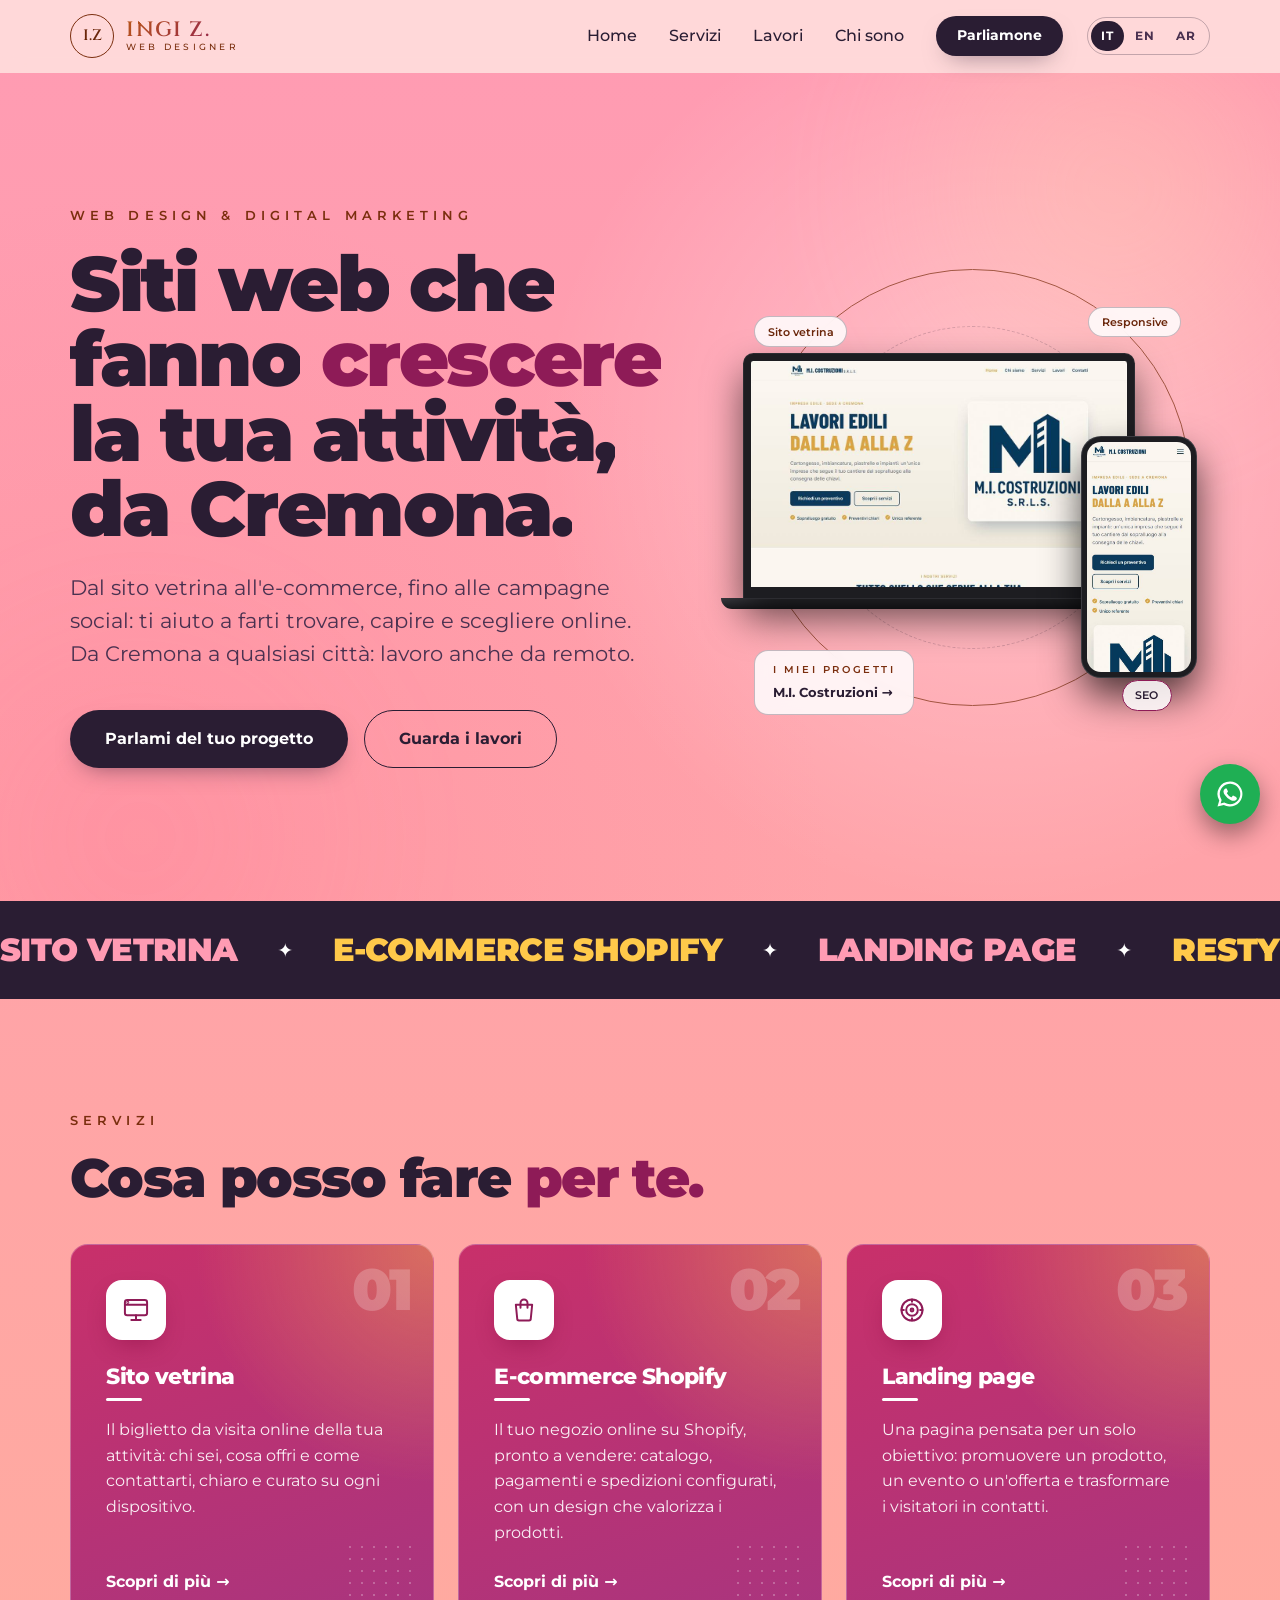
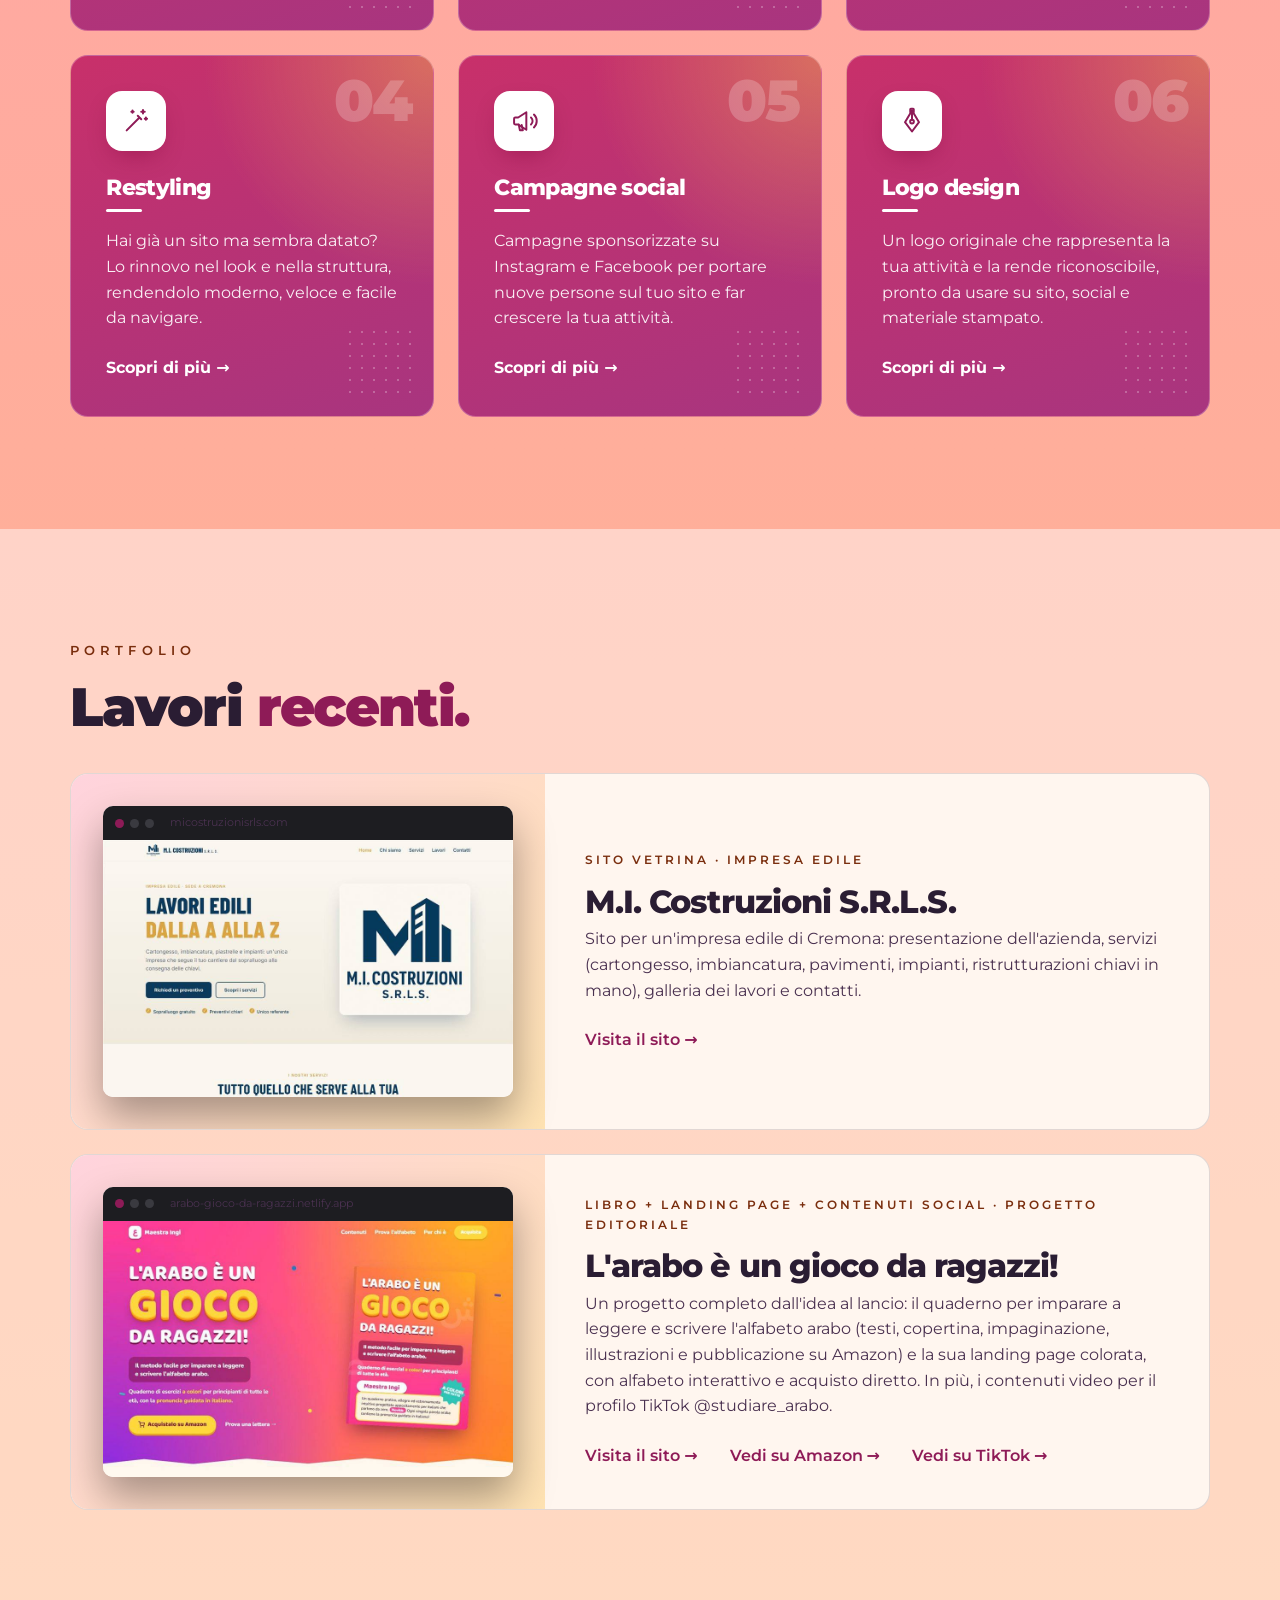
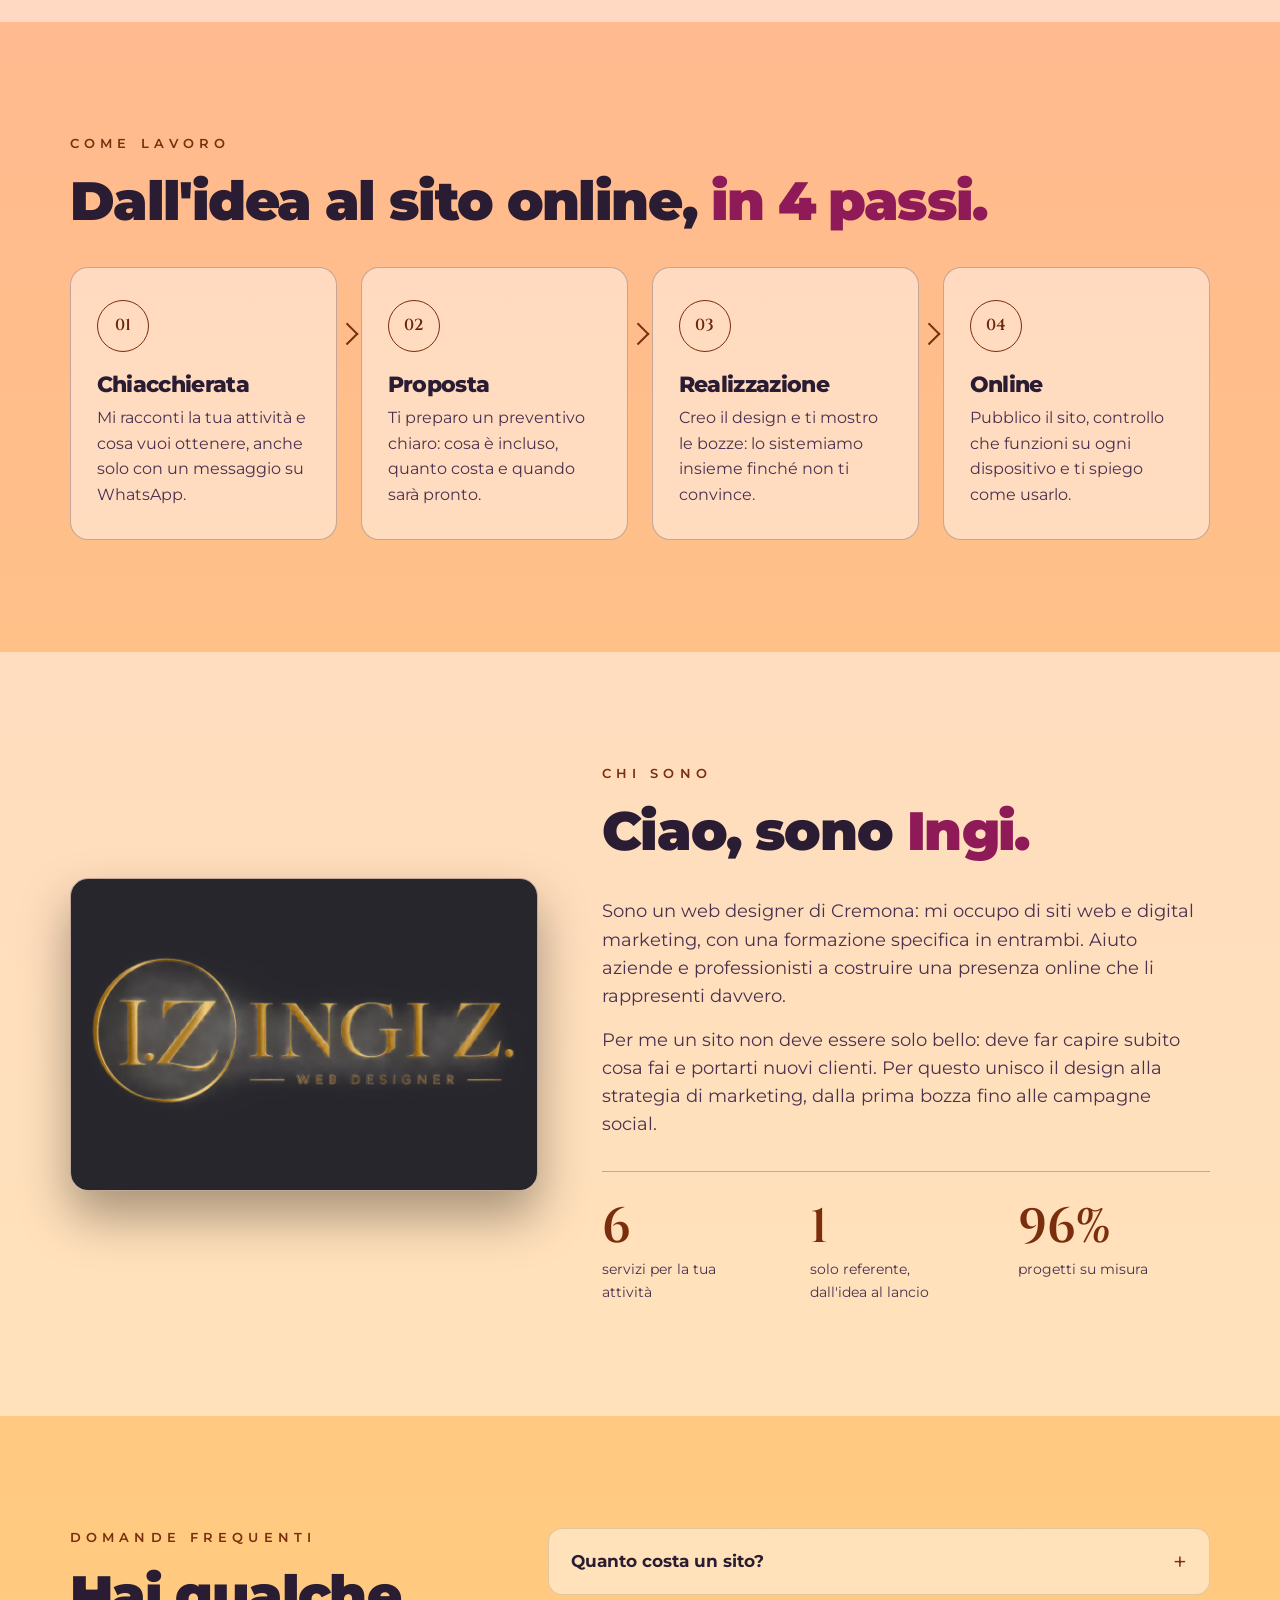
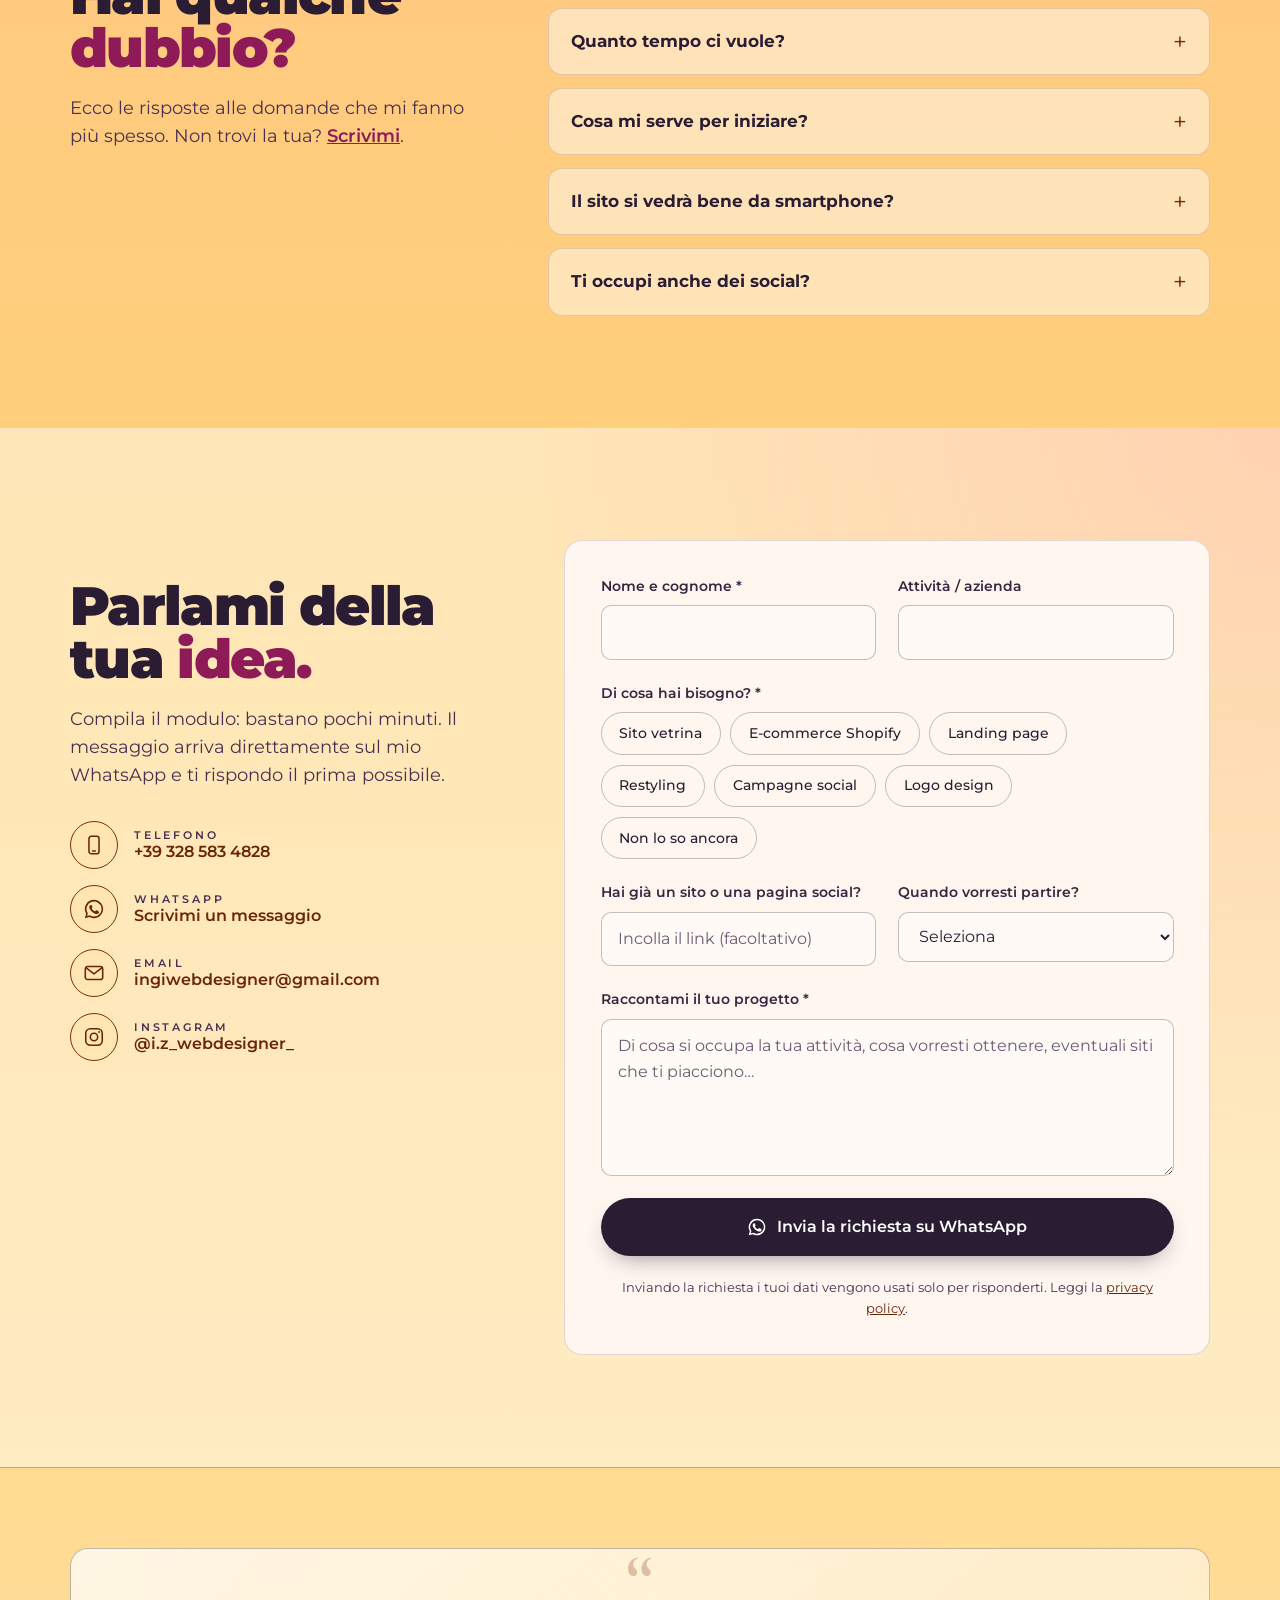
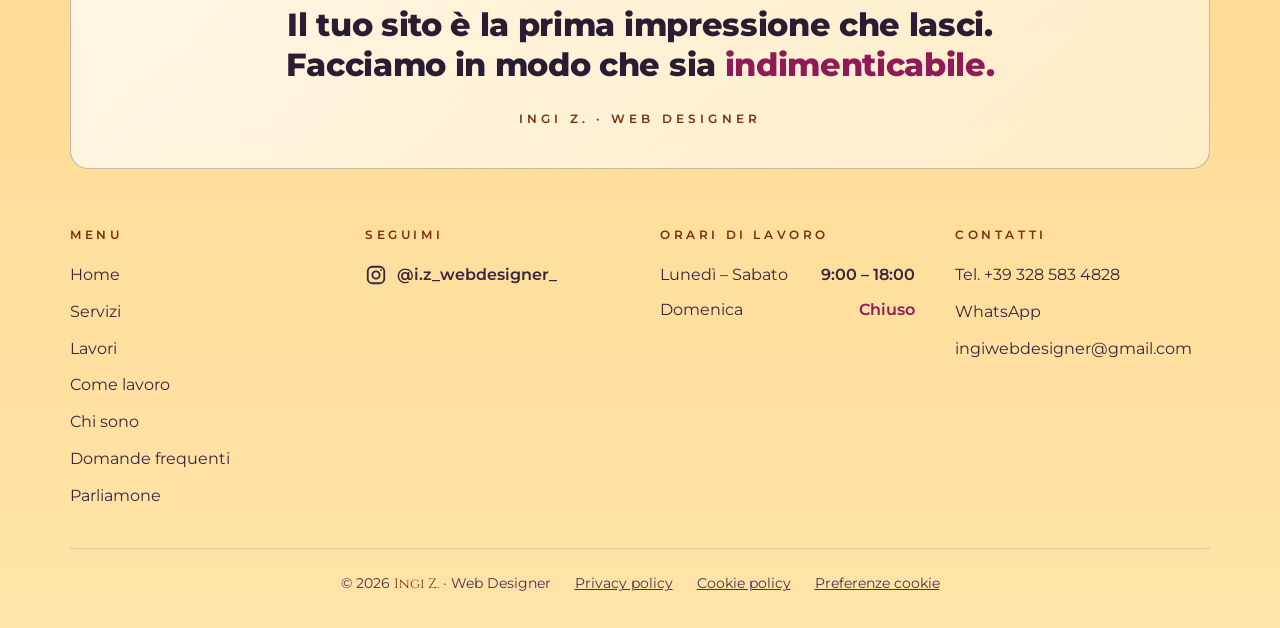
==== commit cb36894a: "Tema chiaro: sfondo con sfumatura rosa-pesca-giallo - Sfondo della pagina con sfumatura dal rosa al " ====
--- a/index.html
+++ b/index.html
@@ -10,7 +10,7 @@
   <link rel="apple-touch-icon" href="assets/apple-touch-icon.png">
   <meta name="description" content="Web designer a Cremona: creo siti vetrina, e-commerce Shopify, landing page e campagne social per aziende e professionisti. Siti veloci, pensati per lo smartphone e per farti trovare su Google. Preventivo gratuito.">
   <meta name="robots" content="index, follow, max-image-preview:large">
-  <meta name="theme-color" content="#2A1D33">
+  <meta name="theme-color" content="#FF9BB3">
   <link rel="canonical" href="https://ingiwebdesigner.com/">
   <link rel="alternate" hreflang="it" href="https://ingiwebdesigner.com/">
   <link rel="alternate" hreflang="en" href="https://ingiwebdesigner.com/en/">
--- a/style.css
+++ b/style.css
@@ -16,26 +16,31 @@
 }
 
 :root {
-  /* Palette "tramonto": prugna malva di fondo, rosa, corallo e giallo caldo */
-  --bg: #2A1D33;
-  --surface: #382745;
-  --surface-2: #463254;
-  --accent: #FF6F91;
-  --accent-light: #FF9DB5;
-  /* Fucsia più profondo per i fondi con testo bianco (contrasto leggibile) */
+  /* Palette chiara "tramonto": sfondo rosa → pesca → giallo, testi prugna scuro */
+  --page: linear-gradient(180deg, #FF9BB3 0%, #FFB592 40%, #FFD27A 78%, #FFE3A8 100%);
+  --bg: #FFF6EF;           /* superfici piene: lavori, modulo, finestre */
+  --surface: rgba(255, 255, 255, .45);   /* sezioni alternate, card: lasciano vedere la sfumatura */
+  --surface-2: rgba(255, 255, 255, .75);
+  --panel: #FFF6EF;        /* menu mobile e finestra servizi: pieni */
+  --line: rgba(42, 29, 51, .14);
+  --line-strong: rgba(42, 29, 51, .28);
+  --accent: #8E1B57;       /* parole evidenziate nei titoli */
+  --accent-light: #6E1245; /* link piccoli e hover */
+  /* Rosa pieno per fondi con testo bianco (contrasto 5:1) */
   --accent-strong: #C8306A;
   --accent-deep: #A8357F;
-  --cream: #FFF1E0;
-  --gold: #FFC94A;
-  --gold-light: #FFE08A;
+  --cream: #3A2540;
+  --gold: #7A2E0E;         /* etichette e dettagli: ambra bruciata */
+  --gold-light: #6A260A;
   --gold-dark: #F29B38;
-  /* Sfumatura rosa → corallo → giallo per bottoni e fascia */
   --sunset: linear-gradient(120deg, #FF6F91, #FF9966 50%, #FFC94A);
-  --gold-gradient: linear-gradient(135deg, var(--gold-light), var(--gold) 50%, var(--gold-dark));
-  --text: #FFFFFF;
-  --muted: #D2C4D8;
+  --gold-gradient: linear-gradient(135deg, #B8561A, #8E1B57);
+  --text: #2A1D33;
+  --dark: #2A1D33;
+  --on-dark: #FFFFFF;
+  --muted: #4A3150;
   --radius: 18px;
-  color-scheme: dark;
+  color-scheme: light;
 }
 
 * { box-sizing: border-box; margin: 0; padding: 0; }
@@ -48,12 +53,12 @@
 .skip-link {
   position: absolute; left: 16px; top: -100px; z-index: 100;
   padding: .7rem 1.2rem; border-radius: 10px;
-  background: var(--gold); color: var(--bg); font-weight: 700;
+  background: var(--dark); color: var(--on-dark); font-weight: 700;
 }
 .skip-link:focus { top: 16px; }
 
 body {
-  background: var(--bg);
+  background: var(--page);
   color: var(--text);
   font-family: "Montserrat", system-ui, sans-serif;
   line-height: 1.6;
@@ -83,26 +88,23 @@
 /* Bottoni */
 .btn {
   display: inline-block;
-  /* Sfumatura tramonto con testo scuro (contrasto 6:1 o più) */
-  background: var(--sunset);
-  background-size: 160% 100%;
-  background-position: 0 0;
-  color: var(--bg);
+  background: var(--dark);
+  color: var(--on-dark);
   font-weight: 700;
   padding: 1rem 2.2rem;
   border-radius: 999px;
-  box-shadow: 0 10px 24px -12px rgba(255, 111, 145, .7);
-  transition: background-position .4s, transform .2s, box-shadow .2s;
-}
-.btn:hover { background-position: 100% 0; transform: translateY(-2px); box-shadow: 0 14px 28px -12px rgba(255, 201, 74, .7); }
+  box-shadow: 0 10px 24px -12px rgba(42, 29, 51, .6);
+  transition: background .2s, transform .2s, box-shadow .2s;
+}
+.btn:hover { background: var(--accent-strong); transform: translateY(-2px); box-shadow: 0 14px 28px -12px rgba(255, 201, 74, .7); }
 .btn--small { padding: .55rem 1.3rem; font-size: .9rem; }
-.btn--light { background: var(--text); color: var(--accent); }
-.btn--light:hover { background: var(--cream); }
+.btn--light { background: #fff; color: var(--accent); }
+.btn--light:hover { background: var(--bg); }
 
 /* Nav */
 .nav {
   position: sticky; top: 0; z-index: 10;
-  background: rgba(42, 29, 51, .85);
+  background: rgba(255, 240, 232, .72);
   backdrop-filter: blur(10px);
 }
 .nav__inner { display: flex; align-items: center; justify-content: space-between; height: 72px; }
@@ -152,7 +154,7 @@
   width: 46vmax; height: 46vmax; border-radius: 50%;
   filter: blur(70px); opacity: .35;
 }
-.hero::before { top: -14vmax; right: -10vmax; background: radial-gradient(circle, rgba(255, 201, 74, .35), transparent 65%); animation: luce-1 30s ease-in-out infinite alternate; }
+.hero::before { top: -14vmax; right: -10vmax; background: radial-gradient(circle, rgba(255, 236, 160, .7), transparent 65%); animation: luce-1 30s ease-in-out infinite alternate; }
 .hero::after { bottom: -18vmax; left: -12vmax; background: radial-gradient(circle, rgba(255, 111, 145, .35), transparent 65%); animation: luce-2 36s ease-in-out infinite alternate; }
 .hero__inner { position: relative; z-index: 1; }
 @keyframes luce-1 { to { transform: translate(-6vmax, 7vmax) scale(1.08); } }
@@ -185,8 +187,8 @@
 .marquee {
   overflow: hidden;
   padding: 1.4rem 0;
-  background: var(--sunset);
-  border-block: 1px solid rgba(255, 201, 74, .3);
+  background: var(--dark);
+  border-block: 1px solid var(--line-strong);
 }
 .marquee__track { display: flex; align-items: center; gap: 2.5rem; width: max-content; animation: scorri 60s linear infinite; }
 .marquee:hover .marquee__track { animation-play-state: paused; }
@@ -195,9 +197,9 @@
   color: var(--accent-deep);
   transition: color .3s;
 }
-.marquee span:nth-of-type(odd) { color: var(--bg); }
-.marquee span:nth-of-type(even) { color: var(--bg); opacity: .78; }
-.marquee i { font-style: normal; font-size: 1.2rem; color: var(--text); }
+.marquee span:nth-of-type(odd) { color: #FF9BB3; }
+.marquee span:nth-of-type(even) { color: #FFC94A; }
+.marquee i { font-style: normal; font-size: 1.2rem; color: var(--on-dark); }
 @keyframes scorri { to { transform: translateX(-50%); } }
 
 /* Entrata dell'hero all'apertura della pagina, a cascata */
@@ -212,7 +214,7 @@
 
 /* Header: bordo oro e ombra dopo aver iniziato a scorrere */
 .nav { transition: box-shadow .3s, border-color .3s; border-bottom: 1px solid transparent; }
-.nav.is-scrolled { border-bottom-color: rgba(255, 201, 74, .3); box-shadow: 0 10px 30px rgba(0, 0, 0, .3); }
+.nav.is-scrolled { border-bottom-color: var(--line-strong); box-shadow: 0 10px 30px rgba(42, 29, 51, .12); }
 
 @media (prefers-reduced-motion: reduce) {
   .hero__content > *, .mockups, .hero::before, .hero::after { animation: none !important; }
@@ -222,7 +224,7 @@
 /* Selettore lingua IT | EN */
 .lang {
   display: flex; align-items: center; margin-left: 1.5rem;
-  border: 1px solid rgba(255, 201, 74, .5); border-radius: 999px;
+  border: 1px solid var(--line-strong); border-radius: 999px;
   padding: 3px;
 }
 .lang a {
@@ -232,7 +234,7 @@
   transition: color .2s, background .2s;
 }
 .lang a:hover { color: var(--gold-light); }
-.lang a[aria-current="page"] { background: var(--gold); color: var(--bg); }
+.lang a[aria-current="page"] { background: var(--dark); color: var(--on-dark); }
 /* Versione nel menu mobile: più grande, sopra il bottone */
 .lang--drawer { align-self: flex-start; margin: 1.8rem 0 1.5rem; }
 .lang--drawer a { padding: .5rem 1rem; font-size: .85rem; letter-spacing: .02em; }
@@ -254,7 +256,7 @@
 /* Menu a scomparsa da destra */
 .drawer { position: fixed; inset: 0; z-index: 50; visibility: hidden; transition: visibility 0s .35s; }
 .drawer.is-open { visibility: visible; transition-delay: 0s; }
-.drawer__backdrop { position: absolute; inset: 0; background: rgba(0, 0, 0, .55); backdrop-filter: blur(3px); opacity: 0; transition: opacity .35s; }
+.drawer__backdrop { position: absolute; inset: 0; background: rgba(42, 29, 51, .45); backdrop-filter: blur(3px); opacity: 0; transition: opacity .35s; }
 .drawer.is-open .drawer__backdrop { opacity: 1; }
 .drawer__panel {
   position: absolute; top: 0; right: 0; bottom: 0;
@@ -263,8 +265,8 @@
   padding: 1.2rem 1.6rem 2rem;
   background:
     radial-gradient(circle at 100% 100%, rgba(255, 111, 145, .2), transparent 50%),
-    var(--surface);
-  border-left: 1px solid rgba(255, 201, 74, .35);
+    var(--panel);
+  border-left: 1px solid var(--line-strong);
   overflow-y: auto;
   transform: translateX(100%);
   transition: transform .35s ease;
@@ -276,13 +278,13 @@
   background: var(--surface-2); border: 0; cursor: pointer;
   color: var(--text); font-size: 1.6rem; line-height: 1;
 }
-.drawer__close:hover { background: var(--accent-strong); }
+.drawer__close:hover { background: var(--accent-strong); color: var(--on-dark); }
 .drawer__links { display: flex; flex-direction: column; }
 .drawer__links a {
   display: flex; align-items: baseline; gap: 1rem;
   padding: .8rem 0;
   font-size: 1.25rem; font-weight: 700;
-  border-bottom: 1px solid rgba(255, 201, 74, .2);
+  border-bottom: 1px solid var(--line-strong);
   transition: color .2s, padding-left .2s;
 }
 .drawer__links a span { min-width: 1.4rem; font-family: "Cinzel", Georgia, serif; font-size: .8rem; font-weight: 600; color: var(--gold); }
@@ -299,17 +301,17 @@
   padding: 6rem 0;
   overflow: hidden;
   background:
-    radial-gradient(circle at 78% 45%, rgba(255, 201, 74, .2), transparent 42%),
+    radial-gradient(circle at 78% 45%, rgba(255, 255, 255, .35), transparent 42%),
     radial-gradient(circle at 10% 100%, rgba(255, 111, 145, .24), transparent 50%),
-    var(--bg);
+    transparent;
 }
 .hero__inner { display: grid; grid-template-columns: 1.3fr 1fr; gap: 3rem; align-items: center; }
 .hero h1 { font-size: clamp(2.4rem, 6.5vw, 4.8rem); }
 .hero__sub { font-size: clamp(1.05rem, 2vw, 1.3rem); color: var(--muted); margin: 1.5rem 0 2.5rem; max-width: 42ch; }
 .hero__actions { display: flex; flex-wrap: wrap; gap: 1rem; }
 
-.btn--ghost { box-shadow: none; background: transparent; border: 1.5px solid var(--gold); color: var(--gold-light); padding: calc(1rem - 1.5px) calc(2.2rem - 1.5px); }
-.btn--ghost:hover { background: rgba(255, 201, 74, .12); box-shadow: none; }
+.btn--ghost { box-shadow: none; background: transparent; border: 1.5px solid var(--dark); color: var(--dark); padding: calc(1rem - 1.5px) calc(2.2rem - 1.5px); }
+.btn--ghost:hover { background: rgba(255, 255, 255, .5); box-shadow: none; }
 
 /* Mockup animati: laptop + telefono davanti ai cerchi oro del logo */
 .mockups {
@@ -319,7 +321,7 @@
   container-type: inline-size;
 }
 .hero__emblem-ring { position: absolute; inset: 4%; border: 1.5px solid var(--gold); border-radius: 50%; opacity: .7; }
-.hero__emblem-ring--inner { inset: 16%; border-color: rgba(255, 201, 74, .3); border-style: dashed; animation: spin 40s linear infinite; }
+.hero__emblem-ring--inner { inset: 16%; border-color: var(--line-strong); border-style: dashed; animation: spin 40s linear infinite; }
 
 .laptop { position: absolute; left: 2%; top: 22%; width: 82%; animation: float 7s ease-in-out infinite; }
 .laptop__screen {
@@ -355,8 +357,8 @@
   display: flex; flex-direction: column; gap: .2rem;
   padding: .7rem 1.1rem;
   font-size: clamp(.8rem, 2.8cqw, 1rem); font-weight: 700;
-  background: rgba(42, 29, 51, .85);
-  border: 1px solid rgba(255, 201, 74, .45);
+  background: rgba(255, 255, 255, .85);
+  border: 1px solid var(--line-strong);
   border-radius: 14px;
   backdrop-filter: blur(6px);
   transition: border-color .2s;
@@ -370,8 +372,8 @@
   padding: .45em 1.1em;
   font-size: clamp(.65rem, 2.4cqw, .85rem); font-weight: 600;
   color: var(--gold-light);
-  background: rgba(42, 29, 51, .85);
-  border: 1px solid rgba(255, 201, 74, .5);
+  background: rgba(255, 255, 255, .85);
+  border: 1px solid var(--line-strong);
   border-radius: 999px;
   backdrop-filter: blur(6px);
   animation: float 5s ease-in-out infinite;
@@ -399,6 +401,7 @@
 .card {
   position: relative; isolation: isolate; overflow: hidden;
   display: flex; flex-direction: column;
+  color: var(--on-dark);
   background:
     radial-gradient(circle at 100% 0%, rgba(255, 201, 74, .4), transparent 45%),
     linear-gradient(160deg, var(--accent-strong), var(--accent-deep));
@@ -453,6 +456,7 @@
 .card__icon svg { width: 28px; height: 28px; fill: none; stroke: var(--accent); stroke-width: 1.7; stroke-linecap: round; stroke-linejoin: round; }
 .card:hover .card__icon { transform: rotate(-6deg) scale(1.06); }
 
+.card h3 { color: inherit; }
 .card h3 { position: relative; padding-bottom: .9rem; margin-bottom: 1rem; }
 /* Linea bianca sotto il titolo che si allunga */
 .card h3::after {
@@ -478,13 +482,13 @@
   max-height: 88vh;
   margin: auto;
   padding: 2.5rem;
-  background: var(--surface);
+  background: var(--panel);
   color: var(--text);
-  border: 1px solid rgba(255, 201, 74, .35);
+  border: 1px solid var(--line-strong);
   border-radius: var(--radius);
   overflow-y: auto;
 }
-.modal::backdrop { background: rgba(0, 0, 0, .55); backdrop-filter: blur(4px); }
+.modal::backdrop { background: rgba(42, 29, 51, .45); backdrop-filter: blur(4px); }
 .modal[open] { animation: modal-in .25s ease-out; }
 @keyframes modal-in { from { opacity: 0; transform: translateY(16px); } }
 .modal__close {
@@ -493,7 +497,7 @@
   background: var(--surface-2); border: 0; cursor: pointer;
   color: var(--text); font-size: 1.5rem; line-height: 1;
 }
-.modal__close:hover { background: var(--accent-strong); }
+.modal__close:hover { background: var(--accent-strong); color: var(--on-dark); }
 .modal__num { display: block; font-family: "Cinzel", Georgia, serif; font-weight: 600; color: var(--gold); margin-bottom: .8rem; }
 .modal h3 { font-size: clamp(1.6rem, 4vw, 2.2rem); margin-bottom: 1.2rem; padding-right: 2.5rem; }
 .modal__body p { color: var(--muted); margin-bottom: 1rem; }
@@ -511,7 +515,7 @@
 .work {
   display: grid; grid-template-columns: 1fr 1.4fr;
   background: var(--bg);
-  border: 1px solid #4E3A5C;
+  border: 1px solid var(--line);
   border-radius: var(--radius);
   overflow: hidden;
   transition: border-color .2s, transform .2s;
@@ -543,12 +547,12 @@
 .about { display: grid; grid-template-columns: 1fr 1.3fr; gap: 4rem; align-items: center; }
 .about__logo {
   display: block; width: 100%; height: auto;
-  border: 1px solid rgba(255, 201, 74, .45);
+  border: 1px solid var(--line-strong);
   border-radius: var(--radius);
   box-shadow: 0 25px 50px rgba(0, 0, 0, .35);
 }
 .about p:not(.eyebrow) { color: var(--muted); font-size: 1.1rem; margin-bottom: 1rem; }
-.stats { display: flex; flex-wrap: wrap; gap: 2rem 3rem; margin-top: 2rem; padding-top: 2rem; border-top: 1px solid rgba(255, 201, 74, .25); }
+.stats { display: flex; flex-wrap: wrap; gap: 2rem 3rem; margin-top: 2rem; padding-top: 2rem; border-top: 1px solid var(--line-strong); }
 .stat { display: flex; flex-direction: column; max-width: 160px; }
 .stat__num { font-family: "Cinzel", Georgia, serif; font-size: 3rem; font-weight: 600; line-height: 1; color: var(--gold); }
 .stat__label { color: var(--muted); font-size: .9rem; margin-top: .4rem; }
@@ -559,7 +563,7 @@
   position: relative;
   padding: 2rem 1.6rem;
   background: var(--surface);
-  border: 1px solid rgba(255, 201, 74, .25);
+  border: 1px solid var(--line-strong);
   border-radius: var(--radius);
 }
 .step__num {
@@ -587,7 +591,7 @@
   display: flex; flex-direction: column; justify-content: space-between; gap: 1.5rem;
   padding: 2rem;
   background: var(--surface);
-  border: 1px solid rgba(255, 201, 74, .25);
+  border: 1px solid var(--line-strong);
   border-radius: var(--radius);
 }
 .review blockquote { font-size: 1.05rem; color: var(--cream); }
@@ -603,7 +607,7 @@
 .faq__list { display: grid; gap: .8rem; }
 .faq__item {
   background: var(--surface);
-  border: 1px solid #4E3A5C;
+  border: 1px solid var(--line);
   border-radius: 14px;
   transition: border-color .2s;
 }
@@ -651,7 +655,7 @@
 /* Modulo */
 .form {
   background: var(--bg);
-  border: 1px solid #4E3A5C;
+  border: 1px solid var(--line);
   border-radius: var(--radius);
   padding: 2.2rem;
   display: grid; gap: 1.4rem;
@@ -663,13 +667,13 @@
 .field input, .field select, .field textarea {
   font: inherit; color: var(--text);
   background: var(--surface);
-  border: 1px solid #55406A;
+  border: 1px solid var(--line-strong);
   border-radius: 10px;
   padding: .85rem 1rem;
   transition: border-color .2s;
 }
 .field textarea { resize: vertical; }
-.field input::placeholder, .field textarea::placeholder { color: #A894AE; }
+.field input::placeholder, .field textarea::placeholder { color: #6E5A72; }
 .field input:focus, .field select:focus, .field textarea:focus { outline: none; border-color: var(--gold); }
 
 .chips { display: flex; flex-wrap: wrap; gap: .6rem; }
@@ -678,12 +682,12 @@
 .chip span {
   display: inline-block; cursor: pointer;
   padding: .55rem 1.1rem;
-  border: 1px solid #5E4873; border-radius: 999px;
+  border: 1px solid var(--line-strong); border-radius: 999px;
   font-size: .9rem; font-weight: 500;
   transition: all .2s;
 }
 .chip:hover span { border-color: var(--gold); }
-.chip input:checked + span { background: var(--accent-strong); border-color: var(--accent-strong); color: var(--text); }
+.chip input:checked + span { background: var(--accent-strong); border-color: var(--accent-strong); color: var(--on-dark); }
 .chip input:focus-visible + span { outline: 2px solid var(--gold); outline-offset: 2px; }
 
 .form__error { color: var(--accent-light); font-weight: 600; font-size: .95rem; }
@@ -700,7 +704,7 @@
 .form__success-icon {
   flex: none; display: grid; place-items: center;
   width: 40px; height: 40px; border-radius: 50%;
-  background: var(--gold); color: var(--bg);
+  background: var(--dark); color: var(--on-dark);
   font-size: 1.2rem; font-weight: 800;
 }
 .form__success strong { display: block; font-size: 1.05rem; color: var(--gold-light); margin-bottom: .3rem; }
@@ -712,13 +716,13 @@
 .form__submit { display: inline-flex; align-items: center; justify-content: center; gap: .6rem; border: 0; cursor: pointer; font: inherit; font-weight: 600; }
 
 /* Footer */
-.footer { padding: 5rem 0 2rem; color: var(--muted); border-top: 1px solid rgba(255, 201, 74, .25); }
+.footer { padding: 5rem 0 2rem; color: var(--muted); border-top: 1px solid var(--line-strong); }
 .footer__brand { font-family: "Cinzel", Georgia, serif; color: var(--gold); }
 
 .footer__quote {
   position: relative;
   background: linear-gradient(145deg, var(--surface-2), var(--surface));
-  border: 1px solid rgba(255, 201, 74, .35);
+  border: 1px solid var(--line-strong);
   border-radius: var(--radius);
   padding: 3.5rem 2.5rem 2.5rem;
   text-align: center;
@@ -756,7 +760,7 @@
 .hours li span:last-child { font-weight: 600; }
 .hours__closed { color: var(--accent); }
 
-.footer__bottom { display: flex; flex-wrap: wrap; justify-content: center; gap: .4rem 1.5rem; padding-top: 1.5rem; border-top: 1px solid #45334F; font-size: .85rem; text-align: center; }
+.footer__bottom { display: flex; flex-wrap: wrap; justify-content: center; gap: .4rem 1.5rem; padding-top: 1.5rem; border-top: 1px solid var(--line); font-size: .85rem; text-align: center; }
 .footer__bottom a { text-decoration: underline; }
 .footer__bottom a:hover { color: var(--accent); }
 
@@ -833,7 +837,7 @@
 html[dir="rtl"] .nav__links { margin-left: 0; margin-right: auto; }
 html[dir="rtl"] .nav__inner > .lang { margin-left: 0; margin-right: 1.5rem; }
 /* Il menu mobile entra da sinistra */
-html[dir="rtl"] .drawer__panel { right: auto; left: 0; border-left: 0; border-right: 1px solid rgba(255, 201, 74, .35); transform: translateX(-100%); }
+html[dir="rtl"] .drawer__panel { right: auto; left: 0; border-left: 0; border-right: 1px solid var(--line-strong); transform: translateX(-100%); }
 html[dir="rtl"] .drawer__links a { transition: color .2s, padding-right .2s; }
 html[dir="rtl"] .drawer__links a:hover { padding-left: 0; padding-right: .4rem; }
 /* La fascia scorrevole mantiene il verso dell'animazione */
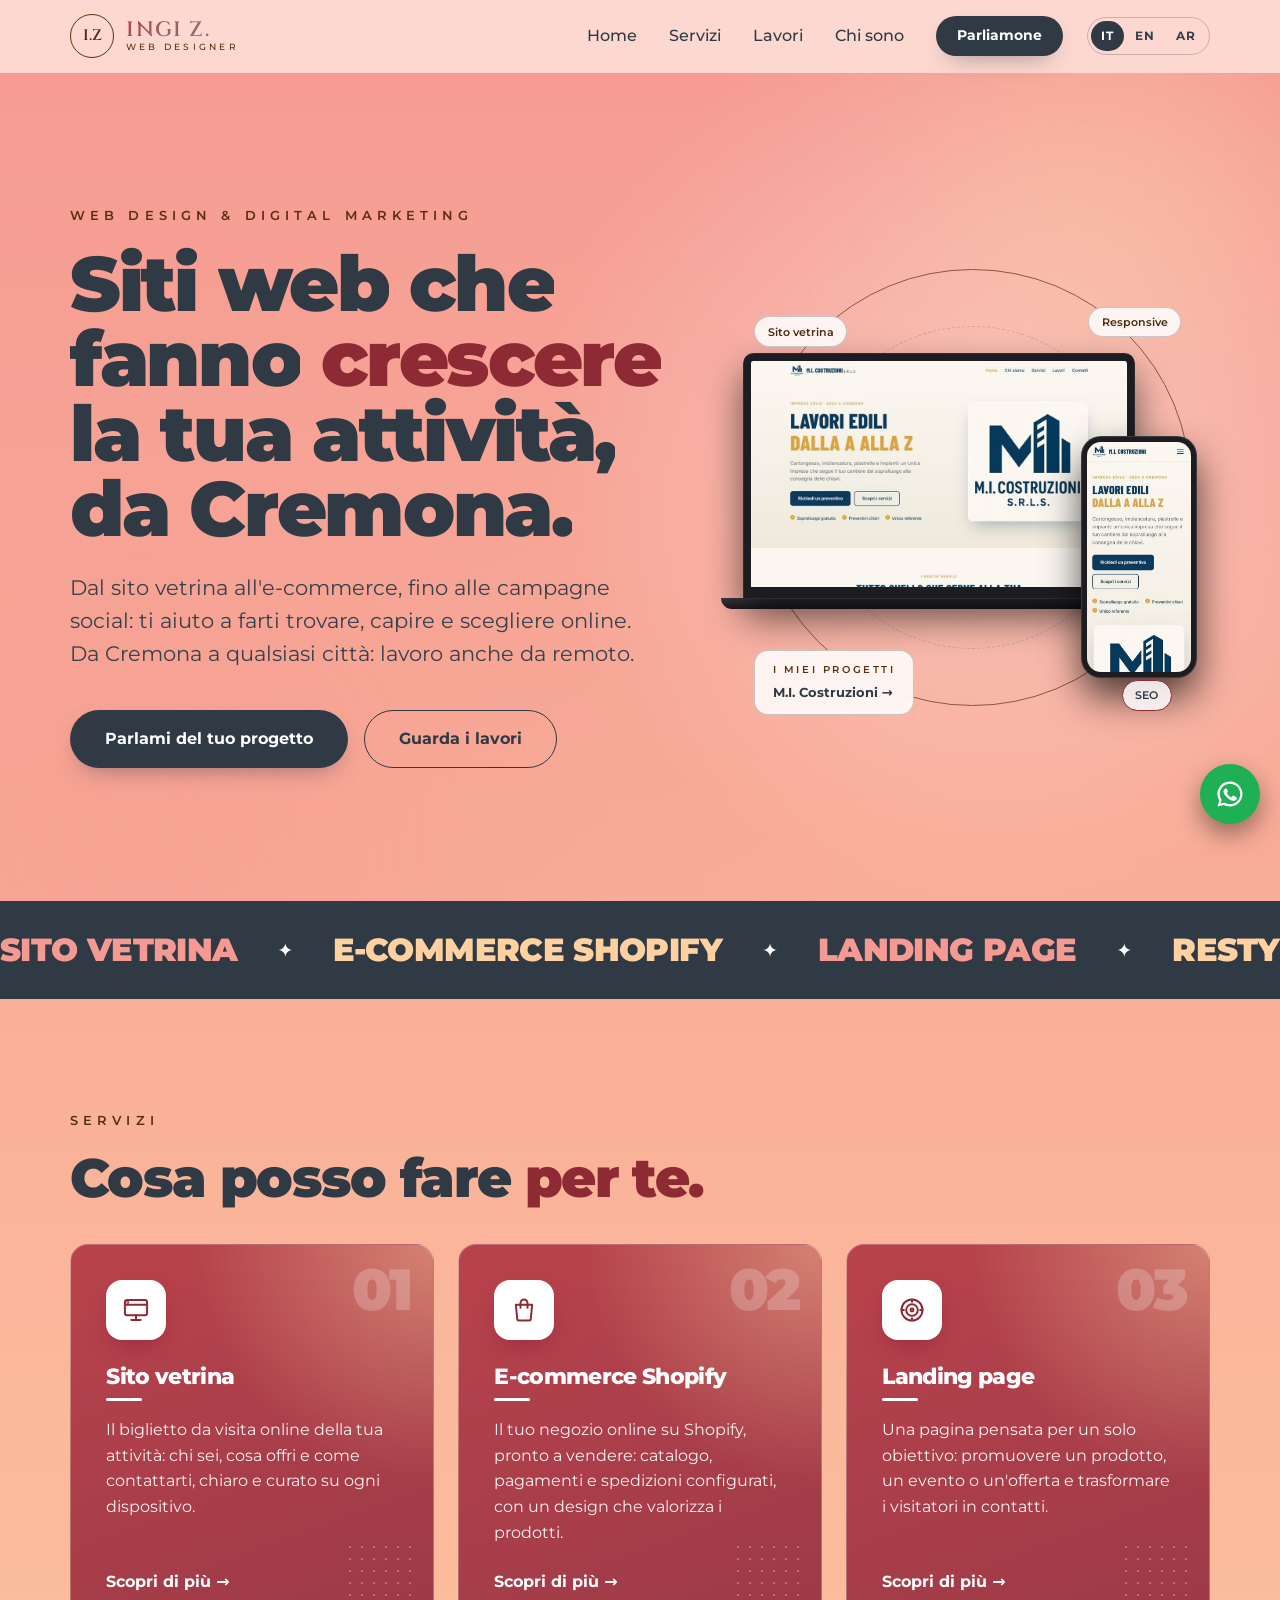
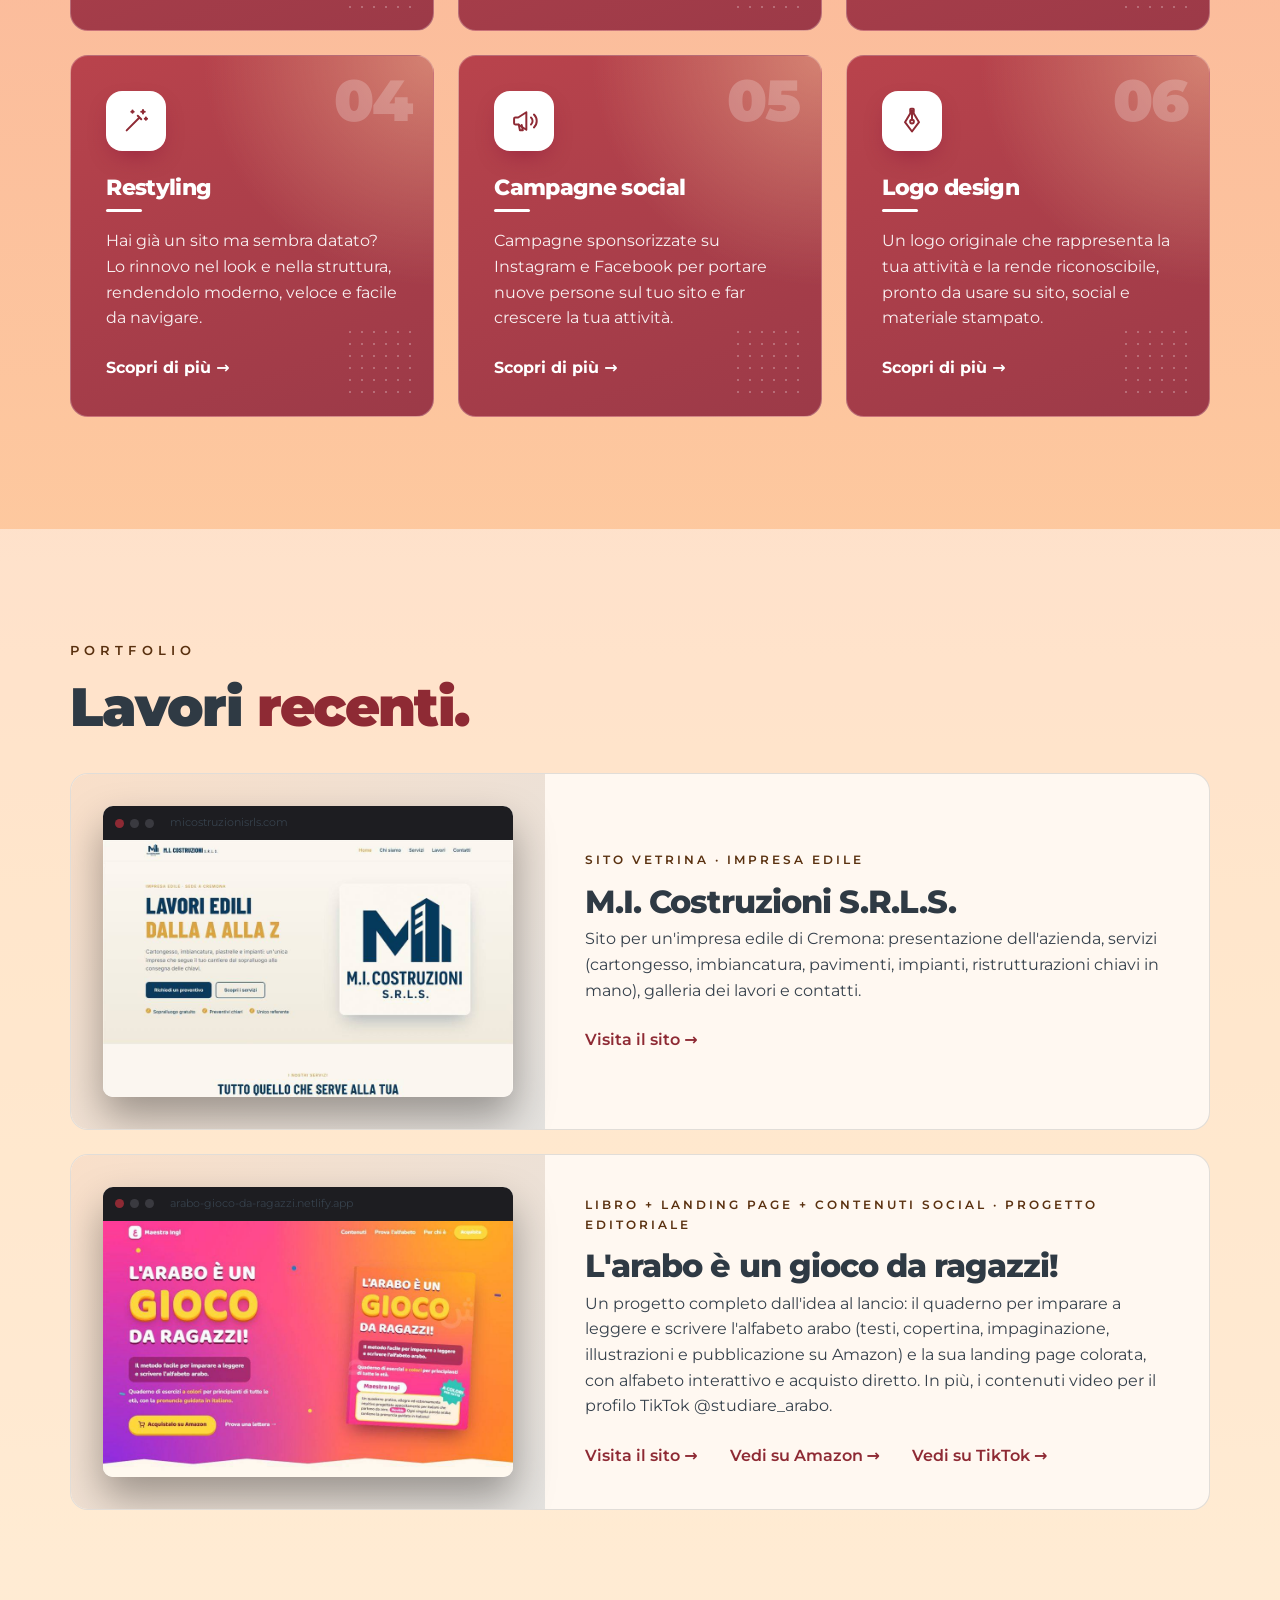
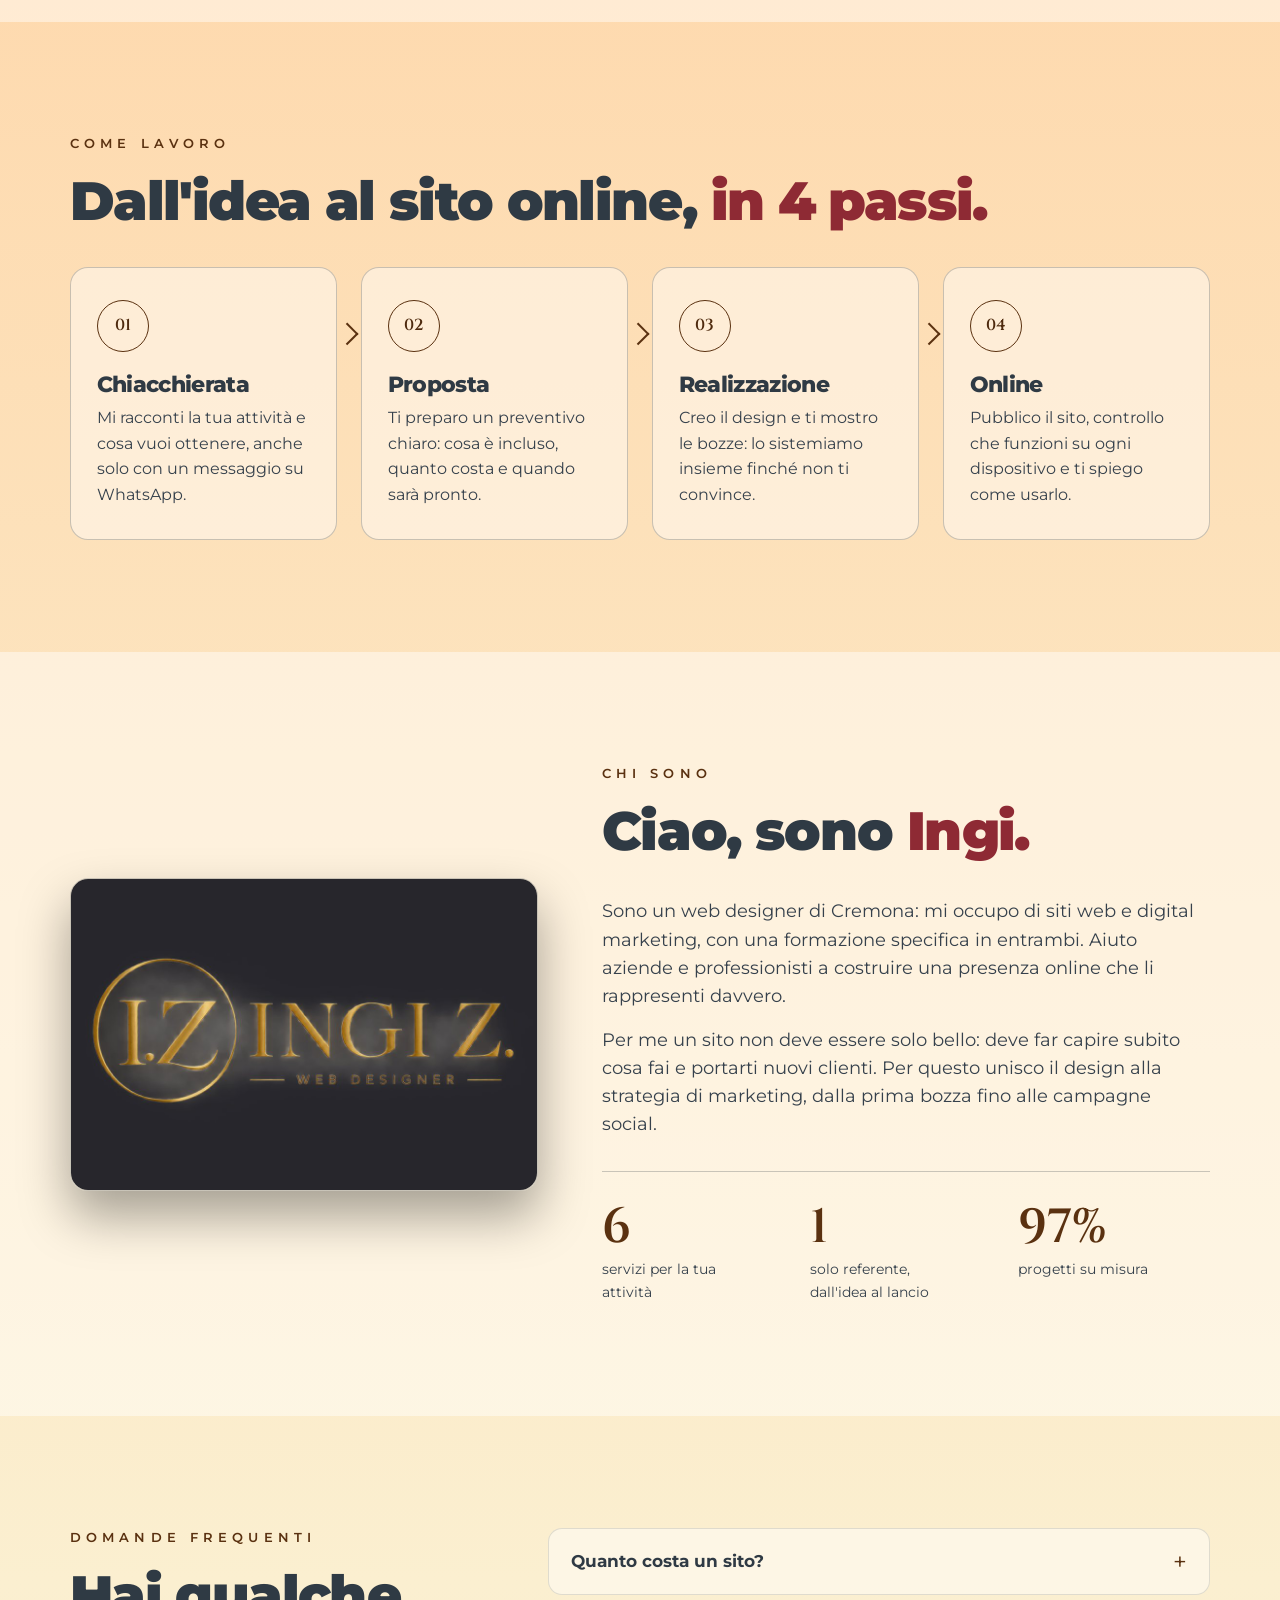
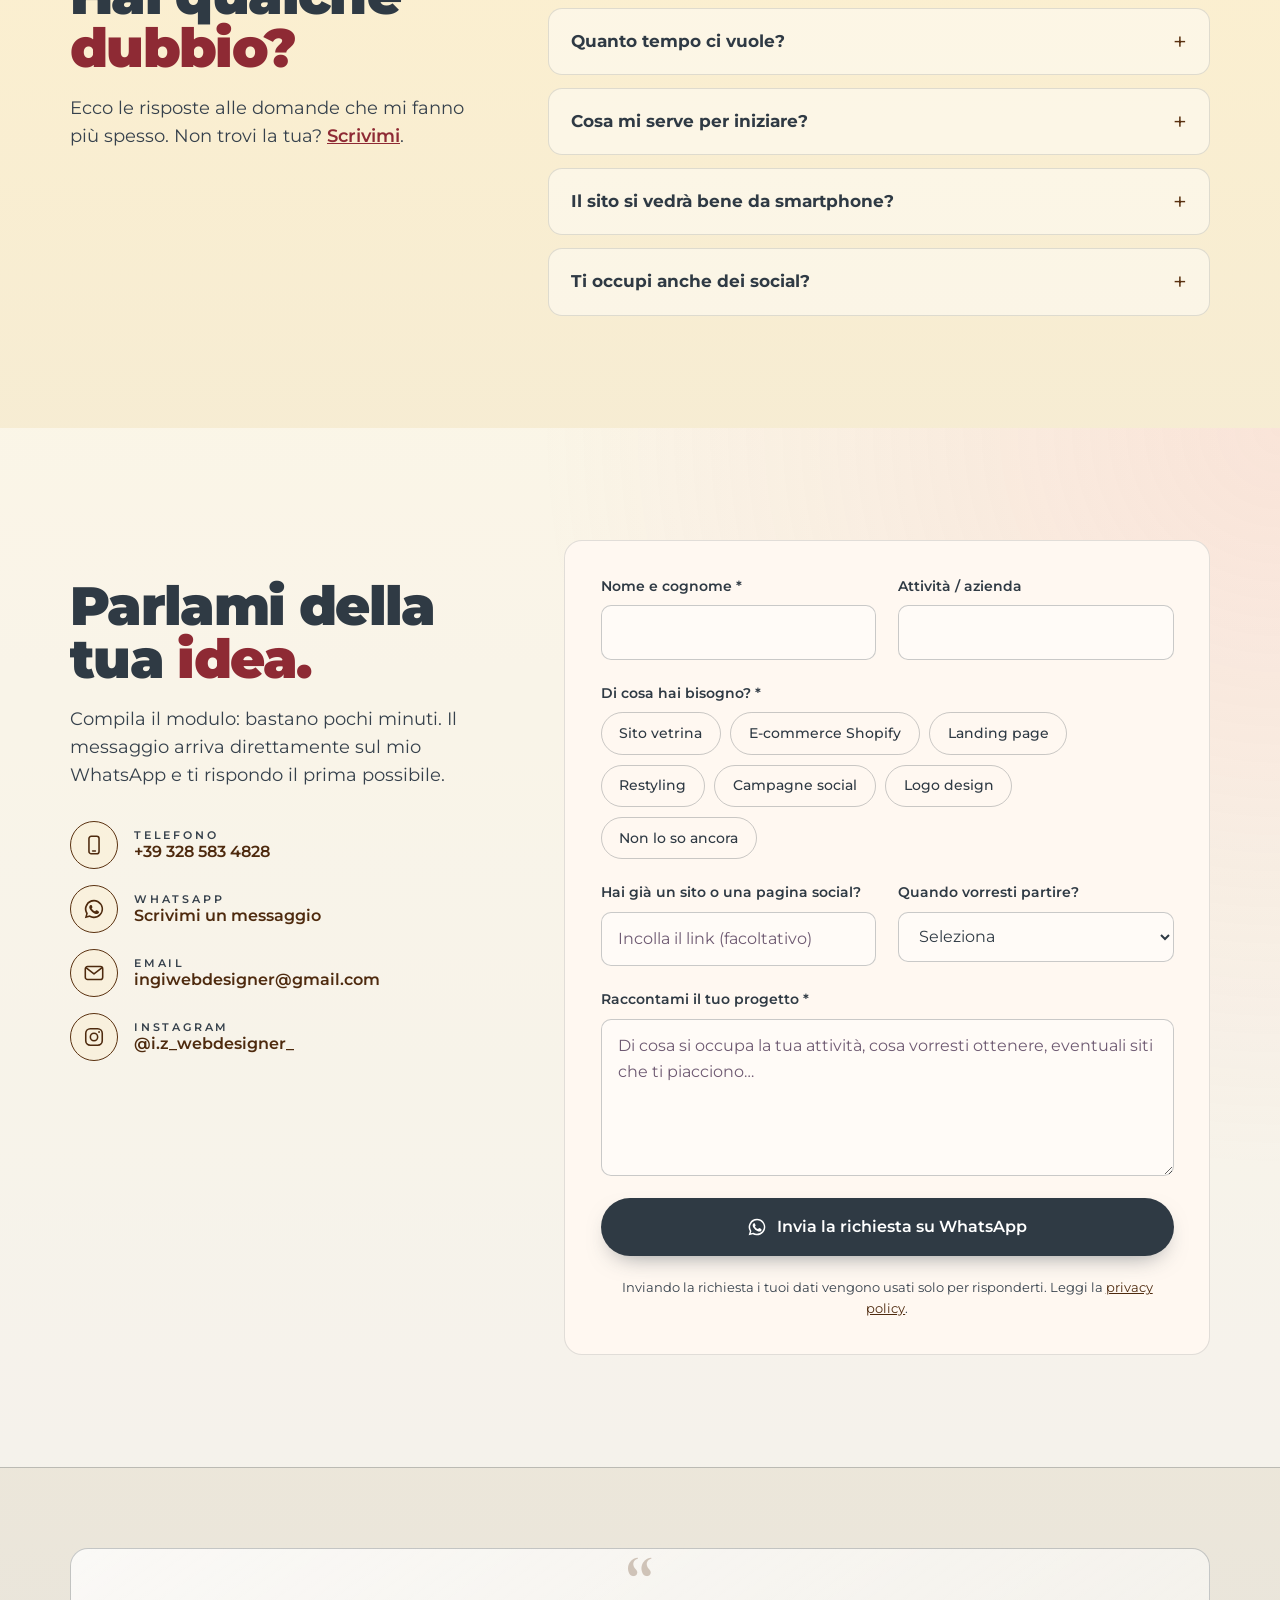
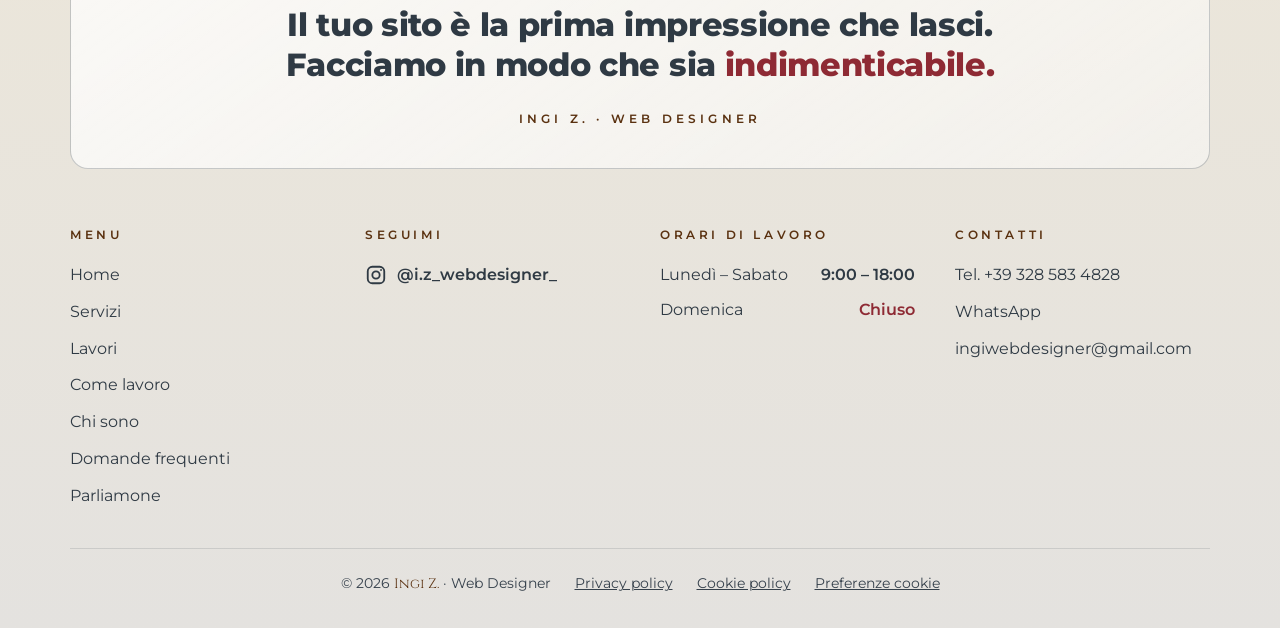
==== commit ea70eba6: "Palette "corallo e perla": corallo, albicocca, crema e grigio perla - Sfondo sfumato dal corallo al " ====
--- a/index.html
+++ b/index.html
@@ -10,7 +10,7 @@
   <link rel="apple-touch-icon" href="assets/apple-touch-icon.png">
   <meta name="description" content="Web designer a Cremona: creo siti vetrina, e-commerce Shopify, landing page e campagne social per aziende e professionisti. Siti veloci, pensati per lo smartphone e per farti trovare su Google. Preventivo gratuito.">
   <meta name="robots" content="index, follow, max-image-preview:large">
-  <meta name="theme-color" content="#FF9BB3">
+  <meta name="theme-color" content="#F59A93">
   <link rel="canonical" href="https://ingiwebdesigner.com/">
   <link rel="alternate" hreflang="it" href="https://ingiwebdesigner.com/">
   <link rel="alternate" hreflang="en" href="https://ingiwebdesigner.com/en/">
--- a/style.css
+++ b/style.css
@@ -16,29 +16,29 @@
 }
 
 :root {
-  /* Palette chiara "tramonto": sfondo rosa → pesca → giallo, testi prugna scuro */
-  --page: linear-gradient(180deg, #FF9BB3 0%, #FFB592 40%, #FFD27A 78%, #FFE3A8 100%);
-  --bg: #FFF6EF;           /* superfici piene: lavori, modulo, finestre */
+  /* Palette "corallo e perla": corallo, albicocca, crema e grigio perla, testi ardesia */
+  --page: linear-gradient(180deg, #F59A93 0%, #FFD1A1 36%, #FBEFD0 68%, #E4E2DF 100%);
+  --bg: #FFF8F1;           /* superfici piene: lavori, modulo, finestre */
   --surface: rgba(255, 255, 255, .45);   /* sezioni alternate, card: lasciano vedere la sfumatura */
   --surface-2: rgba(255, 255, 255, .75);
-  --panel: #FFF6EF;        /* menu mobile e finestra servizi: pieni */
-  --line: rgba(42, 29, 51, .14);
-  --line-strong: rgba(42, 29, 51, .28);
-  --accent: #8E1B57;       /* parole evidenziate nei titoli */
-  --accent-light: #6E1245; /* link piccoli e hover */
-  /* Rosa pieno per fondi con testo bianco (contrasto 5:1) */
-  --accent-strong: #C8306A;
-  --accent-deep: #A8357F;
-  --cream: #3A2540;
-  --gold: #7A2E0E;         /* etichette e dettagli: ambra bruciata */
-  --gold-light: #6A260A;
+  --panel: #FFF8F1;        /* menu mobile e finestra servizi: pieni */
+  --line: rgba(47, 58, 68, .14);
+  --line-strong: rgba(47, 58, 68, .26);
+  --accent: #8E2A34;       /* parole evidenziate nei titoli */
+  --accent-light: #74222B; /* link piccoli e hover */
+  /* Corallo scuro per fondi con testo bianco (contrasto 5:1 o più) */
+  --accent-strong: #B9434C;
+  --accent-deep: #9C3A48;
+  --cream: #2F3A44;
+  --gold: #5A3110;         /* etichette e dettagli: terracotta scuro */
+  --gold-light: #4E2A0E;
   --gold-dark: #F29B38;
-  --sunset: linear-gradient(120deg, #FF6F91, #FF9966 50%, #FFC94A);
-  --gold-gradient: linear-gradient(135deg, #B8561A, #8E1B57);
-  --text: #2A1D33;
-  --dark: #2A1D33;
+  --sunset: linear-gradient(120deg, #F59A93, #FFD1A1 55%, #FBEFD0);
+  --gold-gradient: linear-gradient(135deg, #B9434C, #6F8796);
+  --text: #2F3A44;
+  --dark: #2F3A44;
   --on-dark: #FFFFFF;
-  --muted: #4A3150;
+  --muted: #36414C;
   --radius: 18px;
   color-scheme: light;
 }
@@ -93,7 +93,7 @@
   font-weight: 700;
   padding: 1rem 2.2rem;
   border-radius: 999px;
-  box-shadow: 0 10px 24px -12px rgba(42, 29, 51, .6);
+  box-shadow: 0 10px 24px -12px rgba(47, 58, 68, .6);
   transition: background .2s, transform .2s, box-shadow .2s;
 }
 .btn:hover { background: var(--accent-strong); transform: translateY(-2px); box-shadow: 0 14px 28px -12px rgba(255, 201, 74, .7); }
@@ -155,7 +155,7 @@
   filter: blur(70px); opacity: .35;
 }
 .hero::before { top: -14vmax; right: -10vmax; background: radial-gradient(circle, rgba(255, 236, 160, .7), transparent 65%); animation: luce-1 30s ease-in-out infinite alternate; }
-.hero::after { bottom: -18vmax; left: -12vmax; background: radial-gradient(circle, rgba(255, 111, 145, .35), transparent 65%); animation: luce-2 36s ease-in-out infinite alternate; }
+.hero::after { bottom: -18vmax; left: -12vmax; background: radial-gradient(circle, rgba(242, 139, 139, .35), transparent 65%); animation: luce-2 36s ease-in-out infinite alternate; }
 .hero__inner { position: relative; z-index: 1; }
 @keyframes luce-1 { to { transform: translate(-6vmax, 7vmax) scale(1.08); } }
 @keyframes luce-2 { to { transform: translate(7vmax, -5vmax) scale(.95); } }
@@ -197,8 +197,8 @@
   color: var(--accent-deep);
   transition: color .3s;
 }
-.marquee span:nth-of-type(odd) { color: #FF9BB3; }
-.marquee span:nth-of-type(even) { color: #FFC94A; }
+.marquee span:nth-of-type(odd) { color: #F59A93; }
+.marquee span:nth-of-type(even) { color: #FFD1A1; }
 .marquee i { font-style: normal; font-size: 1.2rem; color: var(--on-dark); }
 @keyframes scorri { to { transform: translateX(-50%); } }
 
@@ -214,7 +214,7 @@
 
 /* Header: bordo oro e ombra dopo aver iniziato a scorrere */
 .nav { transition: box-shadow .3s, border-color .3s; border-bottom: 1px solid transparent; }
-.nav.is-scrolled { border-bottom-color: var(--line-strong); box-shadow: 0 10px 30px rgba(42, 29, 51, .12); }
+.nav.is-scrolled { border-bottom-color: var(--line-strong); box-shadow: 0 10px 30px rgba(47, 58, 68, .12); }
 
 @media (prefers-reduced-motion: reduce) {
   .hero__content > *, .mockups, .hero::before, .hero::after { animation: none !important; }
@@ -256,7 +256,7 @@
 /* Menu a scomparsa da destra */
 .drawer { position: fixed; inset: 0; z-index: 50; visibility: hidden; transition: visibility 0s .35s; }
 .drawer.is-open { visibility: visible; transition-delay: 0s; }
-.drawer__backdrop { position: absolute; inset: 0; background: rgba(42, 29, 51, .45); backdrop-filter: blur(3px); opacity: 0; transition: opacity .35s; }
+.drawer__backdrop { position: absolute; inset: 0; background: rgba(47, 58, 68, .45); backdrop-filter: blur(3px); opacity: 0; transition: opacity .35s; }
 .drawer.is-open .drawer__backdrop { opacity: 1; }
 .drawer__panel {
   position: absolute; top: 0; right: 0; bottom: 0;
@@ -264,7 +264,7 @@
   display: flex; flex-direction: column;
   padding: 1.2rem 1.6rem 2rem;
   background:
-    radial-gradient(circle at 100% 100%, rgba(255, 111, 145, .2), transparent 50%),
+    radial-gradient(circle at 100% 100%, rgba(242, 139, 139, .2), transparent 50%),
     var(--panel);
   border-left: 1px solid var(--line-strong);
   overflow-y: auto;
@@ -302,7 +302,7 @@
   overflow: hidden;
   background:
     radial-gradient(circle at 78% 45%, rgba(255, 255, 255, .35), transparent 42%),
-    radial-gradient(circle at 10% 100%, rgba(255, 111, 145, .24), transparent 50%),
+    radial-gradient(circle at 10% 100%, rgba(242, 139, 139, .24), transparent 50%),
     transparent;
 }
 .hero__inner { display: grid; grid-template-columns: 1.3fr 1fr; gap: 3rem; align-items: center; }
@@ -403,7 +403,7 @@
   display: flex; flex-direction: column;
   color: var(--on-dark);
   background:
-    radial-gradient(circle at 100% 0%, rgba(255, 201, 74, .4), transparent 45%),
+    radial-gradient(circle at 100% 0%, rgba(255, 209, 161, .45), transparent 45%),
     linear-gradient(160deg, var(--accent-strong), var(--accent-deep));
   border: 1px solid rgba(255, 255, 255, .25);
   border-radius: var(--radius);
@@ -430,7 +430,7 @@
 .card:hover {
   transform: translateY(-6px);
   border-color: transparent;
-  box-shadow: 0 20px 45px -15px rgba(255, 111, 145, .45);
+  box-shadow: 0 20px 45px -15px rgba(242, 139, 139, .45);
 }
 .card:hover::before { opacity: 1; }
 .card:hover::after { opacity: 1; transform: translate(-4px, -4px); }
@@ -488,7 +488,7 @@
   border-radius: var(--radius);
   overflow-y: auto;
 }
-.modal::backdrop { background: rgba(42, 29, 51, .45); backdrop-filter: blur(4px); }
+.modal::backdrop { background: rgba(47, 58, 68, .45); backdrop-filter: blur(4px); }
 .modal[open] { animation: modal-in .25s ease-out; }
 @keyframes modal-in { from { opacity: 0; transform: translateY(16px); } }
 .modal__close {
@@ -521,7 +521,7 @@
   transition: border-color .2s, transform .2s;
 }
 .work:hover { border-color: var(--accent); transform: translateY(-4px); }
-.work__visual { background: linear-gradient(135deg, #FFD3DD, #FFE3B3); display: grid; place-items: center; padding: 2rem; min-height: 280px; }
+.work__visual { background: linear-gradient(135deg, #F9DFC9, #E4E2DF); display: grid; place-items: center; padding: 2rem; min-height: 280px; }
 .browser { width: 100%; max-width: 440px; border-radius: 10px; overflow: hidden; background: #fff; box-shadow: 0 20px 40px rgba(0, 0, 0, .35); }
 .browser__bar { display: flex; align-items: center; gap: 6px; padding: 8px 12px; background: #1d1d21; }
 .browser__bar i { width: 9px; height: 9px; border-radius: 50%; background: #3a3a40; }
@@ -627,7 +627,7 @@
 /* CTA */
 .contact {
   background:
-    radial-gradient(circle at 100% 0%, rgba(255, 111, 145, .16), transparent 45%),
+    radial-gradient(circle at 100% 0%, rgba(242, 139, 139, .16), transparent 45%),
     var(--surface);
 }
 .contact__inner { display: grid; grid-template-columns: 1fr 1.5fr; gap: 4rem; align-items: start; }
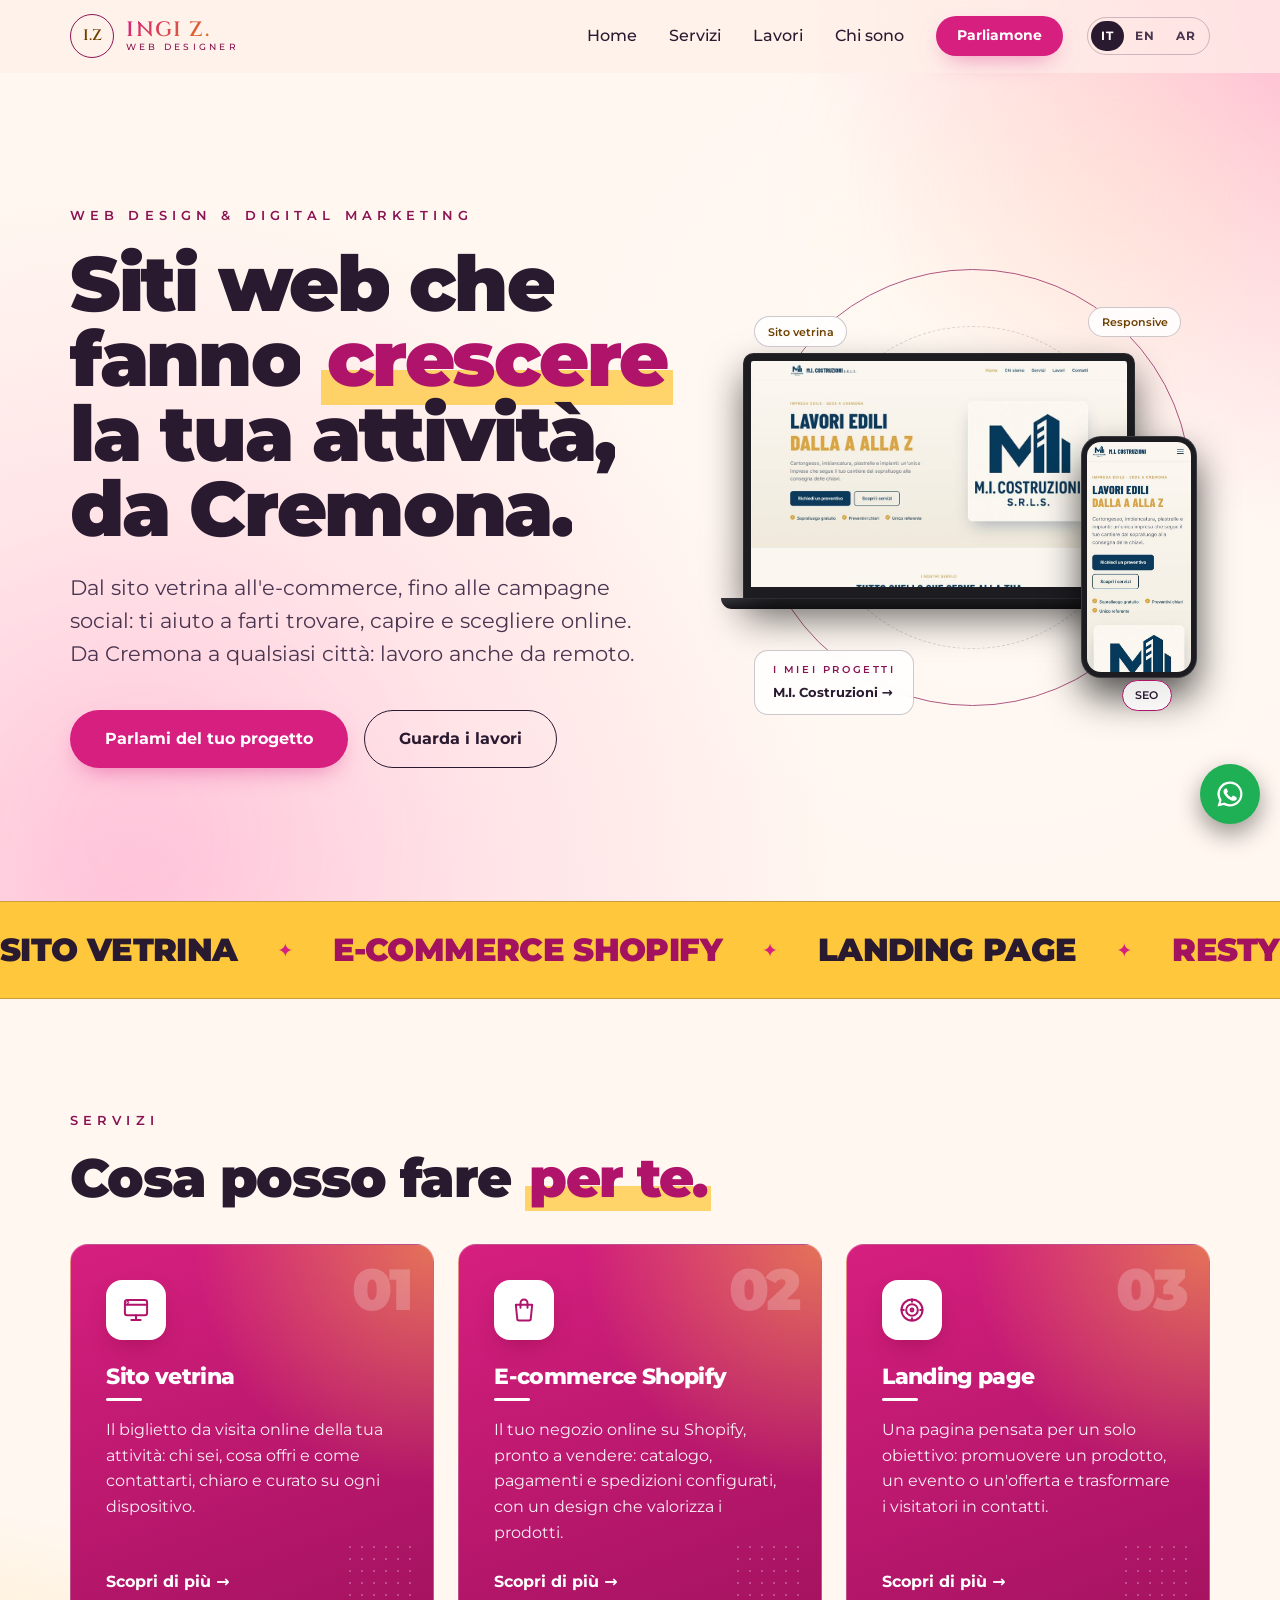
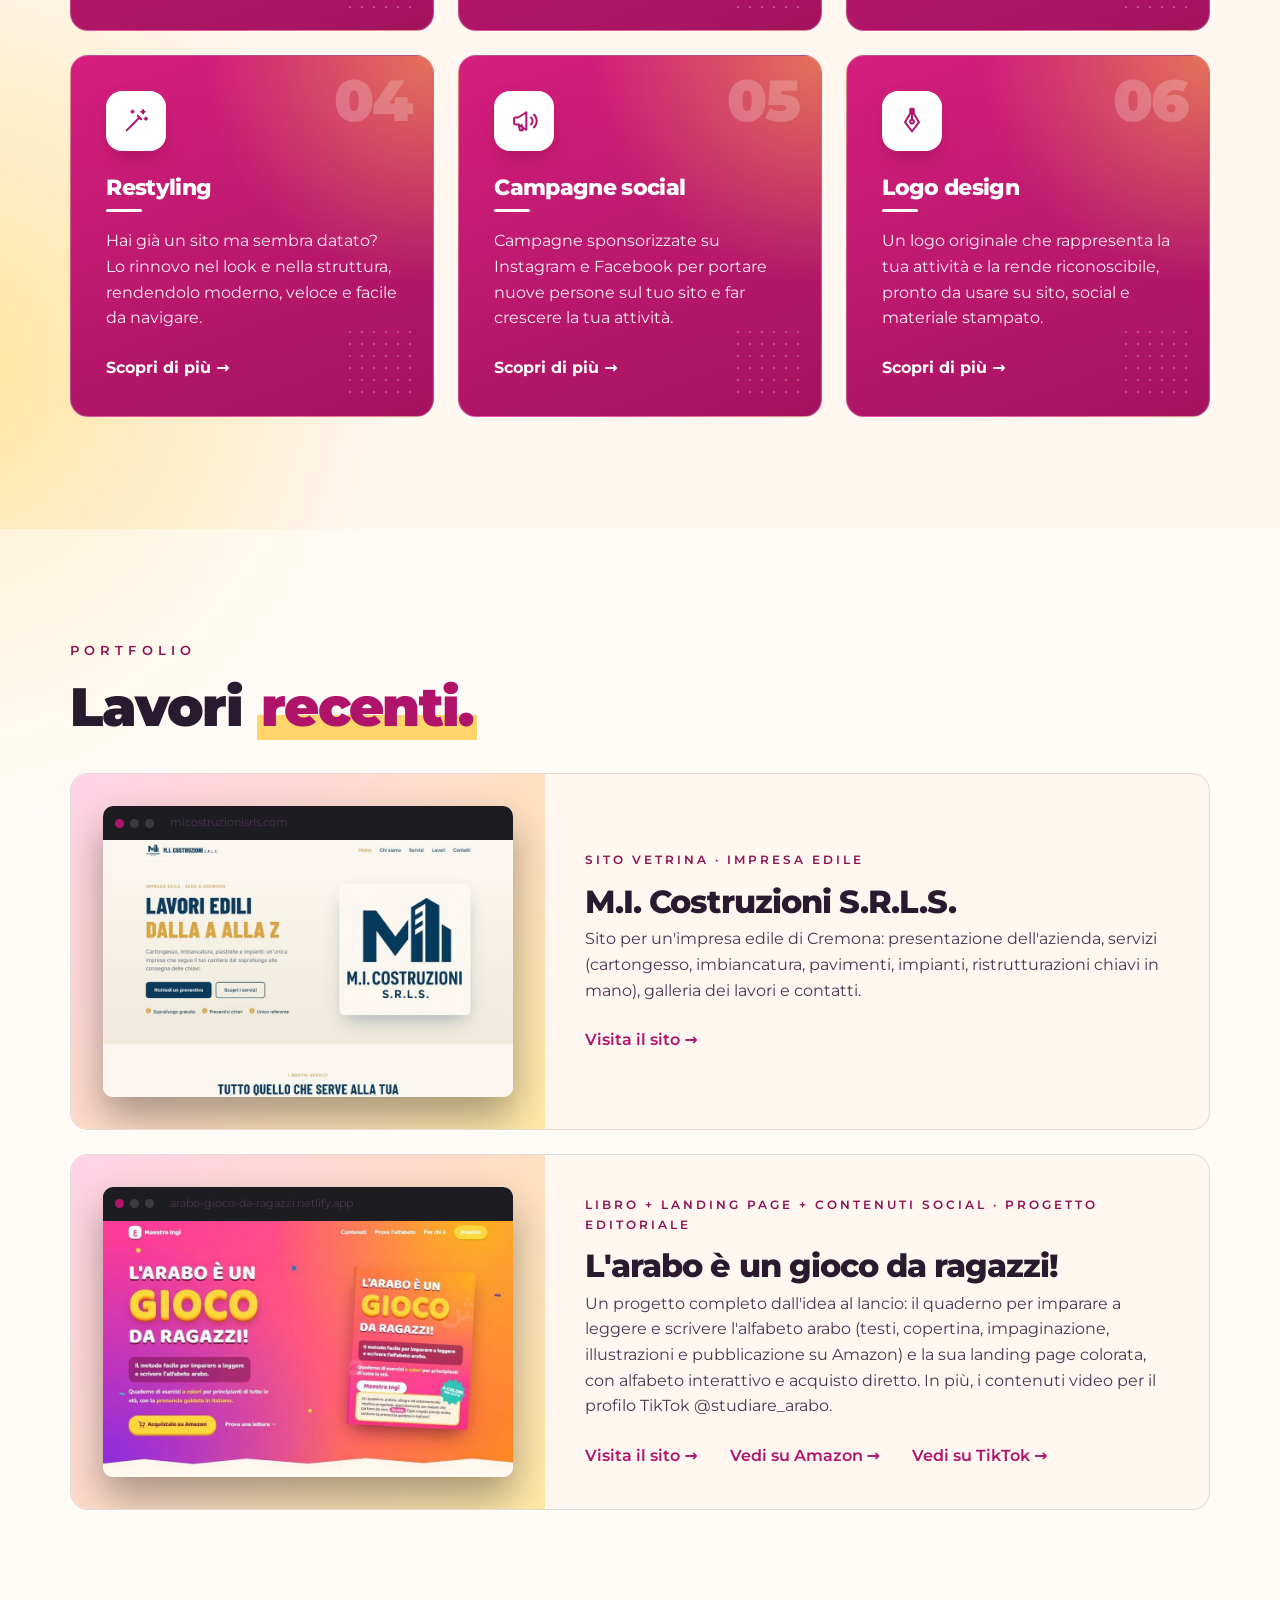
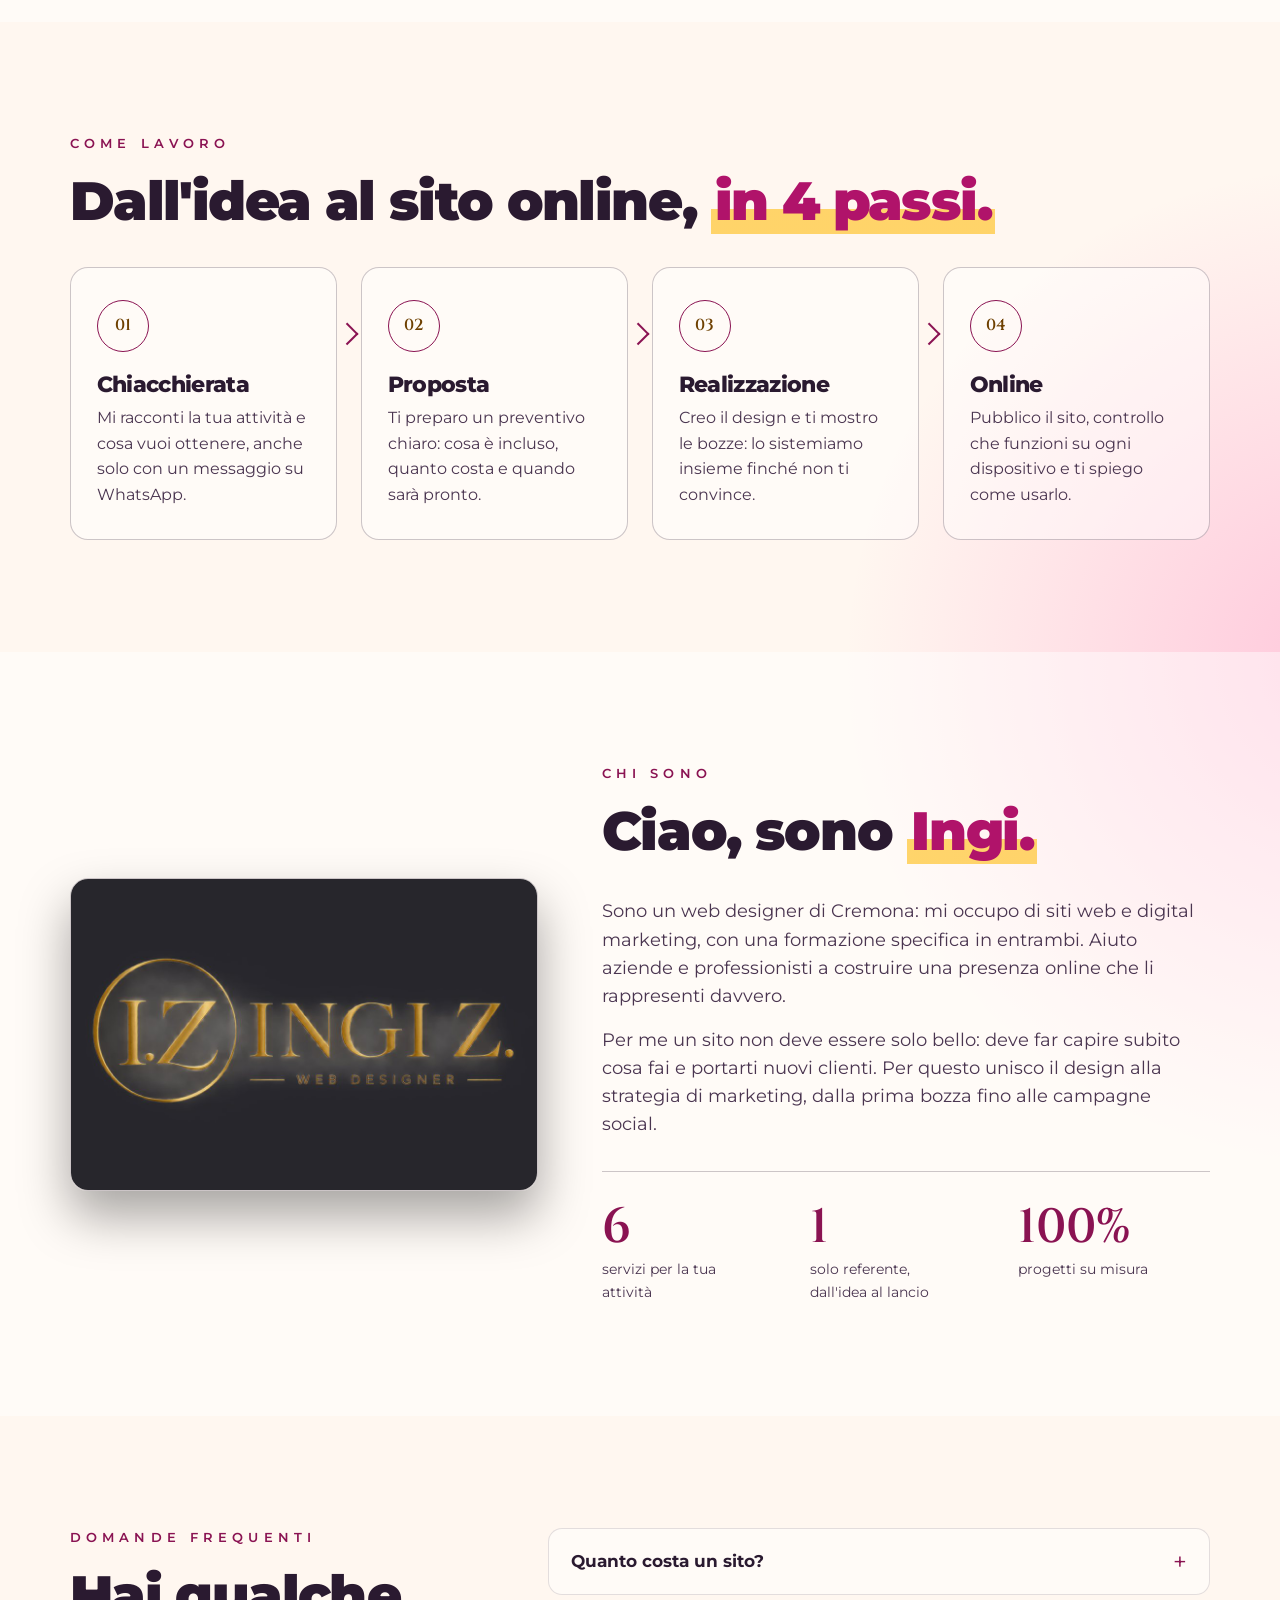
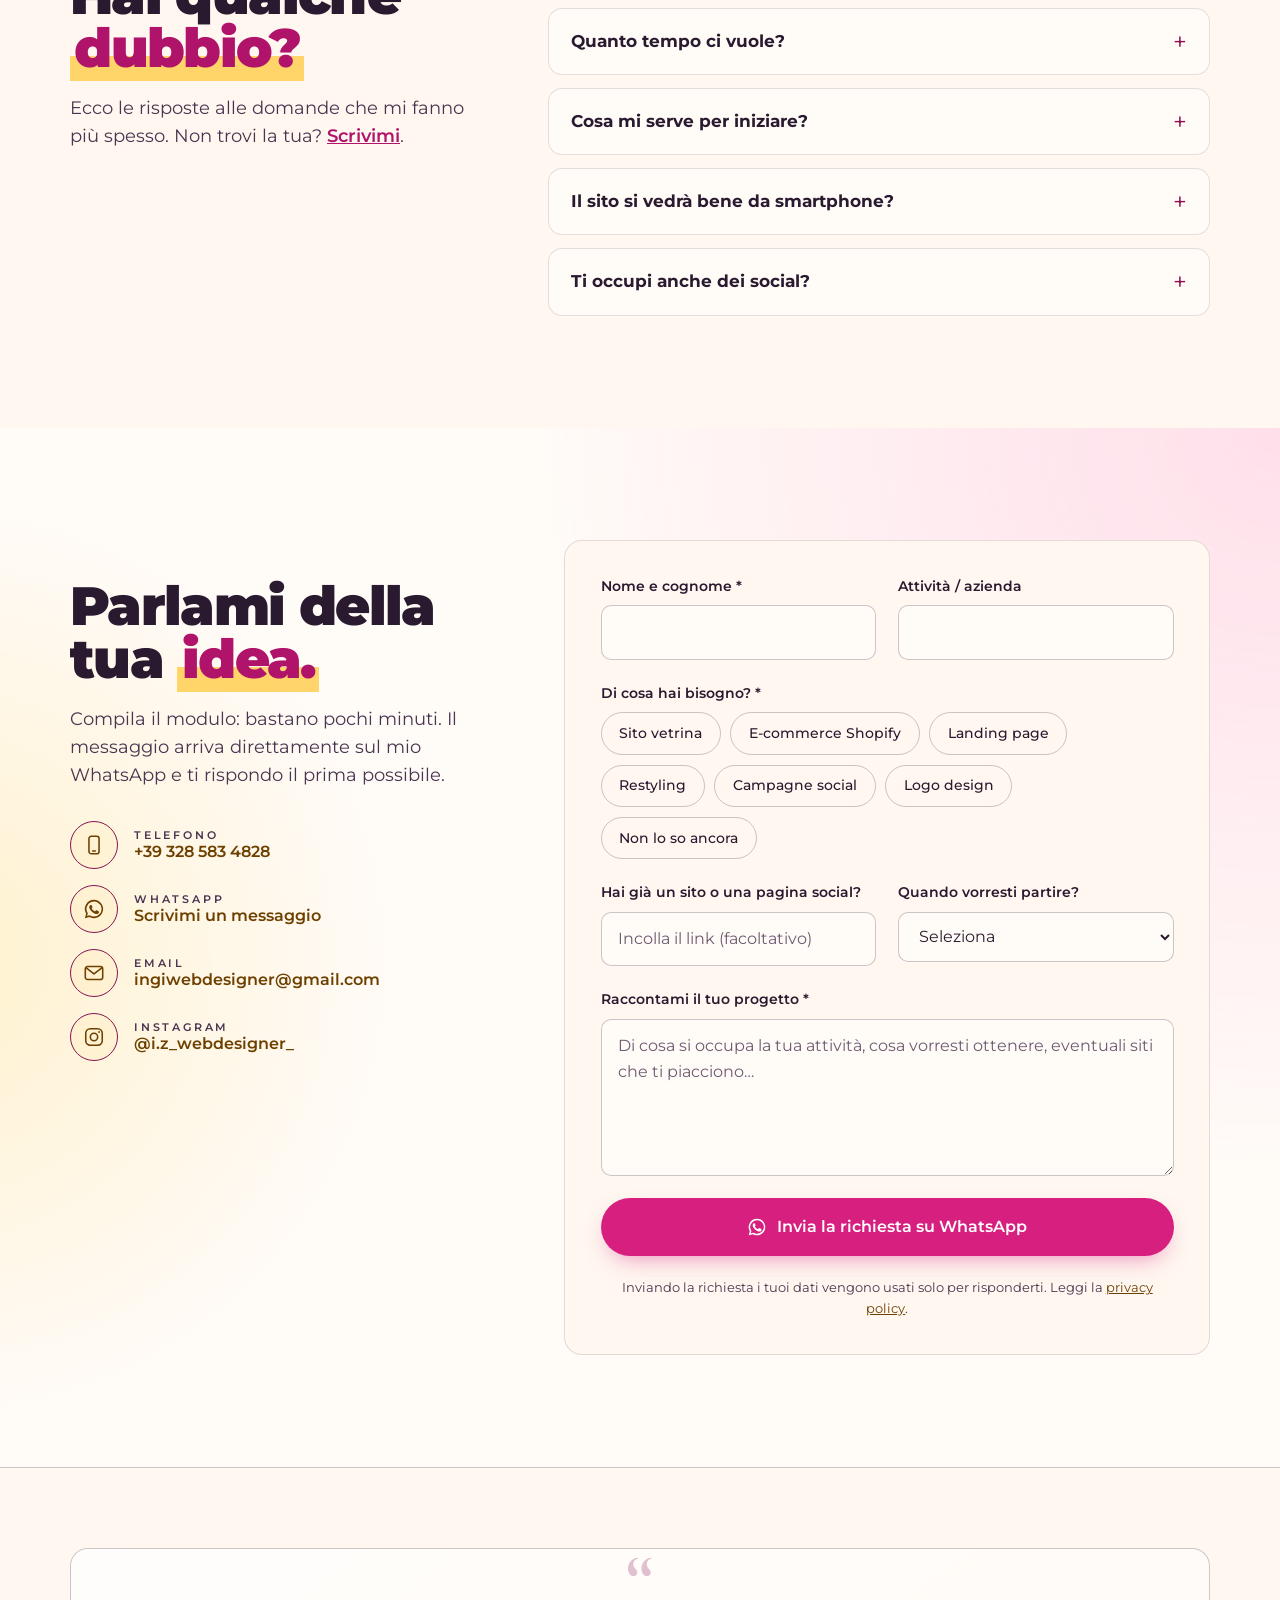
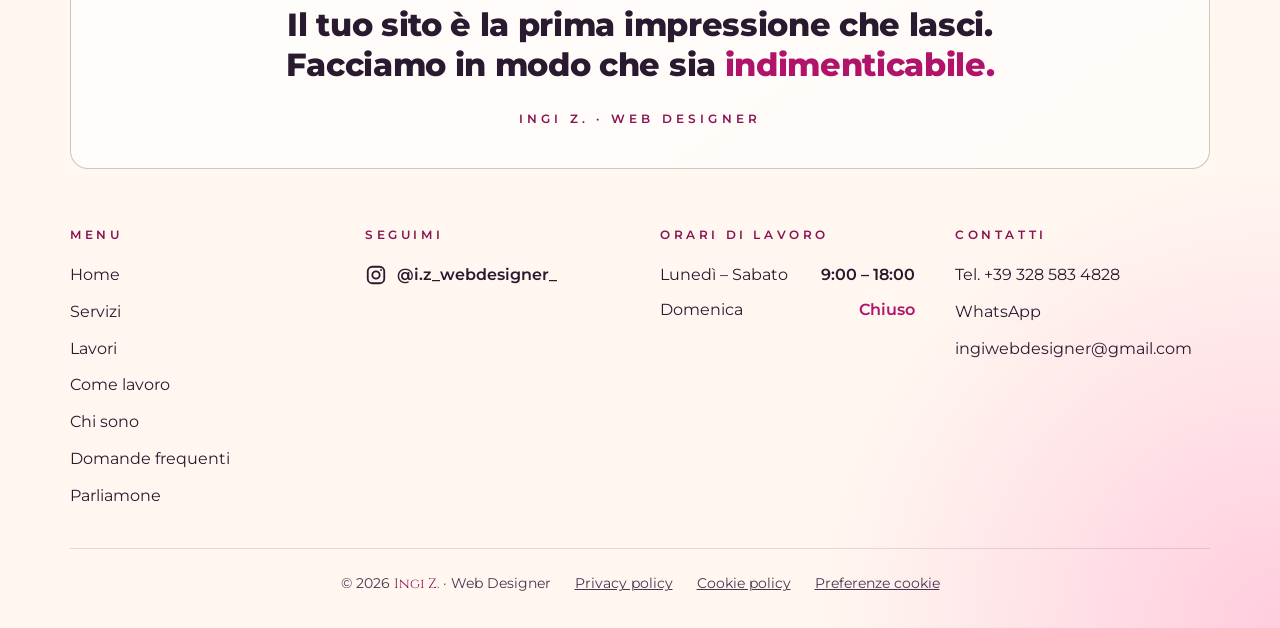
==== commit 4babf94b: "Palette fucsia e giallo - Base crema con aloni fucsia e gialli che si alternano lungo la pagina - Pa" ====
--- a/index.html
+++ b/index.html
@@ -10,7 +10,7 @@
   <link rel="apple-touch-icon" href="assets/apple-touch-icon.png">
   <meta name="description" content="Web designer a Cremona: creo siti vetrina, e-commerce Shopify, landing page e campagne social per aziende e professionisti. Siti veloci, pensati per lo smartphone e per farti trovare su Google. Preventivo gratuito.">
   <meta name="robots" content="index, follow, max-image-preview:large">
-  <meta name="theme-color" content="#F59A93">
+  <meta name="theme-color" content="#FFF7F0">
   <link rel="canonical" href="https://ingiwebdesigner.com/">
   <link rel="alternate" hreflang="it" href="https://ingiwebdesigner.com/">
   <link rel="alternate" hreflang="en" href="https://ingiwebdesigner.com/en/">
--- a/style.css
+++ b/style.css
@@ -16,29 +16,37 @@
 }
 
 :root {
-  /* Palette "corallo e perla": corallo, albicocca, crema e grigio perla, testi ardesia */
-  --page: linear-gradient(180deg, #F59A93 0%, #FFD1A1 36%, #FBEFD0 68%, #E4E2DF 100%);
-  --bg: #FFF8F1;           /* superfici piene: lavori, modulo, finestre */
+  /* Palette "fucsia e giallo": base crema con aloni fucsia e gialli, testi prugna scuro */
+  --page:
+    radial-gradient(70vw 70vw at 105% 0%, rgba(255, 77, 166, .38), transparent 60%),
+    radial-gradient(60vw 60vw at -5% 28%, rgba(255, 200, 40, .42), transparent 60%),
+    radial-gradient(65vw 65vw at 105% 55%, rgba(255, 77, 166, .28), transparent 60%),
+    radial-gradient(60vw 60vw at -5% 82%, rgba(255, 200, 40, .38), transparent 60%),
+    radial-gradient(60vw 60vw at 100% 100%, rgba(255, 77, 166, .25), transparent 60%),
+    #FFF7F0;
+  --fucsia: #FF4DA6;
+  --giallo: #FFC83C;
+  --bg: #FFF7F0;           /* superfici piene: lavori, modulo, finestre */
   --surface: rgba(255, 255, 255, .45);   /* sezioni alternate, card: lasciano vedere la sfumatura */
   --surface-2: rgba(255, 255, 255, .75);
-  --panel: #FFF8F1;        /* menu mobile e finestra servizi: pieni */
-  --line: rgba(47, 58, 68, .14);
-  --line-strong: rgba(47, 58, 68, .26);
-  --accent: #8E2A34;       /* parole evidenziate nei titoli */
-  --accent-light: #74222B; /* link piccoli e hover */
-  /* Corallo scuro per fondi con testo bianco (contrasto 5:1 o più) */
-  --accent-strong: #B9434C;
-  --accent-deep: #9C3A48;
-  --cream: #2F3A44;
-  --gold: #5A3110;         /* etichette e dettagli: terracotta scuro */
-  --gold-light: #4E2A0E;
+  --panel: #FFF7F0;        /* menu mobile e finestra servizi: pieni */
+  --line: rgba(42, 26, 48, .13);
+  --line-strong: rgba(42, 26, 48, .24);
+  --accent: #B0136A;       /* parole evidenziate nei titoli */
+  --accent-light: #8A1352; /* link piccoli e hover */
+  /* Fucsia pieno per fondi con testo bianco (contrasto 4.8:1 e 7.5:1) */
+  --accent-strong: #D61F7F;
+  --accent-deep: #A3125F;
+  --cream: #2A1A30;
+  --gold: #8A1352;         /* etichette e dettagli: fucsia scuro */
+  --gold-light: #6E4000;
   --gold-dark: #F29B38;
-  --sunset: linear-gradient(120deg, #F59A93, #FFD1A1 55%, #FBEFD0);
-  --gold-gradient: linear-gradient(135deg, #B9434C, #6F8796);
-  --text: #2F3A44;
-  --dark: #2F3A44;
+  --sunset: linear-gradient(120deg, var(--fucsia), var(--giallo));
+  --gold-gradient: linear-gradient(135deg, #D61F7F, #E08A00);
+  --text: #2A1A30;
+  --dark: #2A1A30;
   --on-dark: #FFFFFF;
-  --muted: #36414C;
+  --muted: #4A3550;
   --radius: 18px;
   color-scheme: light;
 }
@@ -75,6 +83,8 @@
 h3 { font-size: 1.35rem; font-weight: 800; margin-bottom: .6rem; }
 
 .accent { color: var(--accent); }
+/* Nei titoli la parola chiave ha un colpo di evidenziatore giallo */
+:is(h1, h2) .accent { background: linear-gradient(transparent 62%, rgba(255, 200, 60, .75) 0); padding: 0 .08em; }
 
 .eyebrow {
   font-size: .8rem;
@@ -88,15 +98,15 @@
 /* Bottoni */
 .btn {
   display: inline-block;
-  background: var(--dark);
+  background: var(--accent-strong);
   color: var(--on-dark);
   font-weight: 700;
   padding: 1rem 2.2rem;
   border-radius: 999px;
-  box-shadow: 0 10px 24px -12px rgba(47, 58, 68, .6);
+  box-shadow: 0 10px 24px -10px rgba(214, 31, 127, .55);
   transition: background .2s, transform .2s, box-shadow .2s;
 }
-.btn:hover { background: var(--accent-strong); transform: translateY(-2px); box-shadow: 0 14px 28px -12px rgba(255, 201, 74, .7); }
+.btn:hover { background: var(--accent-deep); transform: translateY(-2px); box-shadow: 0 14px 28px -12px rgba(255, 201, 74, .7); }
 .btn--small { padding: .55rem 1.3rem; font-size: .9rem; }
 .btn--light { background: #fff; color: var(--accent); }
 .btn--light:hover { background: var(--bg); }
@@ -155,7 +165,7 @@
   filter: blur(70px); opacity: .35;
 }
 .hero::before { top: -14vmax; right: -10vmax; background: radial-gradient(circle, rgba(255, 236, 160, .7), transparent 65%); animation: luce-1 30s ease-in-out infinite alternate; }
-.hero::after { bottom: -18vmax; left: -12vmax; background: radial-gradient(circle, rgba(242, 139, 139, .35), transparent 65%); animation: luce-2 36s ease-in-out infinite alternate; }
+.hero::after { bottom: -18vmax; left: -12vmax; background: radial-gradient(circle, rgba(255, 77, 166, .35), transparent 65%); animation: luce-2 36s ease-in-out infinite alternate; }
 .hero__inner { position: relative; z-index: 1; }
 @keyframes luce-1 { to { transform: translate(-6vmax, 7vmax) scale(1.08); } }
 @keyframes luce-2 { to { transform: translate(7vmax, -5vmax) scale(.95); } }
@@ -187,7 +197,7 @@
 .marquee {
   overflow: hidden;
   padding: 1.4rem 0;
-  background: var(--dark);
+  background: var(--giallo);
   border-block: 1px solid var(--line-strong);
 }
 .marquee__track { display: flex; align-items: center; gap: 2.5rem; width: max-content; animation: scorri 60s linear infinite; }
@@ -197,9 +207,9 @@
   color: var(--accent-deep);
   transition: color .3s;
 }
-.marquee span:nth-of-type(odd) { color: #F59A93; }
-.marquee span:nth-of-type(even) { color: #FFD1A1; }
-.marquee i { font-style: normal; font-size: 1.2rem; color: var(--on-dark); }
+.marquee span:nth-of-type(odd) { color: var(--dark); }
+.marquee span:nth-of-type(even) { color: var(--accent-deep); }
+.marquee i { font-style: normal; font-size: 1.2rem; color: var(--accent-strong); }
 @keyframes scorri { to { transform: translateX(-50%); } }
 
 /* Entrata dell'hero all'apertura della pagina, a cascata */
@@ -214,7 +224,7 @@
 
 /* Header: bordo oro e ombra dopo aver iniziato a scorrere */
 .nav { transition: box-shadow .3s, border-color .3s; border-bottom: 1px solid transparent; }
-.nav.is-scrolled { border-bottom-color: var(--line-strong); box-shadow: 0 10px 30px rgba(47, 58, 68, .12); }
+.nav.is-scrolled { border-bottom-color: var(--line-strong); box-shadow: 0 10px 30px rgba(42, 26, 48, .12); }
 
 @media (prefers-reduced-motion: reduce) {
   .hero__content > *, .mockups, .hero::before, .hero::after { animation: none !important; }
@@ -256,7 +266,7 @@
 /* Menu a scomparsa da destra */
 .drawer { position: fixed; inset: 0; z-index: 50; visibility: hidden; transition: visibility 0s .35s; }
 .drawer.is-open { visibility: visible; transition-delay: 0s; }
-.drawer__backdrop { position: absolute; inset: 0; background: rgba(47, 58, 68, .45); backdrop-filter: blur(3px); opacity: 0; transition: opacity .35s; }
+.drawer__backdrop { position: absolute; inset: 0; background: rgba(42, 26, 48, .45); backdrop-filter: blur(3px); opacity: 0; transition: opacity .35s; }
 .drawer.is-open .drawer__backdrop { opacity: 1; }
 .drawer__panel {
   position: absolute; top: 0; right: 0; bottom: 0;
@@ -264,7 +274,7 @@
   display: flex; flex-direction: column;
   padding: 1.2rem 1.6rem 2rem;
   background:
-    radial-gradient(circle at 100% 100%, rgba(242, 139, 139, .2), transparent 50%),
+    radial-gradient(circle at 100% 100%, rgba(255, 77, 166, .2), transparent 50%),
     var(--panel);
   border-left: 1px solid var(--line-strong);
   overflow-y: auto;
@@ -302,7 +312,7 @@
   overflow: hidden;
   background:
     radial-gradient(circle at 78% 45%, rgba(255, 255, 255, .35), transparent 42%),
-    radial-gradient(circle at 10% 100%, rgba(242, 139, 139, .24), transparent 50%),
+    radial-gradient(circle at 10% 100%, rgba(255, 77, 166, .24), transparent 50%),
     transparent;
 }
 .hero__inner { display: grid; grid-template-columns: 1.3fr 1fr; gap: 3rem; align-items: center; }
@@ -311,7 +321,7 @@
 .hero__actions { display: flex; flex-wrap: wrap; gap: 1rem; }
 
 .btn--ghost { box-shadow: none; background: transparent; border: 1.5px solid var(--dark); color: var(--dark); padding: calc(1rem - 1.5px) calc(2.2rem - 1.5px); }
-.btn--ghost:hover { background: rgba(255, 255, 255, .5); box-shadow: none; }
+.btn--ghost:hover { background: rgba(255, 200, 60, .45); box-shadow: none; }
 
 /* Mockup animati: laptop + telefono davanti ai cerchi oro del logo */
 .mockups {
@@ -403,7 +413,7 @@
   display: flex; flex-direction: column;
   color: var(--on-dark);
   background:
-    radial-gradient(circle at 100% 0%, rgba(255, 209, 161, .45), transparent 45%),
+    radial-gradient(circle at 100% 0%, rgba(255, 200, 60, .5), transparent 45%),
     linear-gradient(160deg, var(--accent-strong), var(--accent-deep));
   border: 1px solid rgba(255, 255, 255, .25);
   border-radius: var(--radius);
@@ -430,7 +440,7 @@
 .card:hover {
   transform: translateY(-6px);
   border-color: transparent;
-  box-shadow: 0 20px 45px -15px rgba(242, 139, 139, .45);
+  box-shadow: 0 20px 45px -15px rgba(255, 77, 166, .45);
 }
 .card:hover::before { opacity: 1; }
 .card:hover::after { opacity: 1; transform: translate(-4px, -4px); }
@@ -488,7 +498,7 @@
   border-radius: var(--radius);
   overflow-y: auto;
 }
-.modal::backdrop { background: rgba(47, 58, 68, .45); backdrop-filter: blur(4px); }
+.modal::backdrop { background: rgba(42, 26, 48, .45); backdrop-filter: blur(4px); }
 .modal[open] { animation: modal-in .25s ease-out; }
 @keyframes modal-in { from { opacity: 0; transform: translateY(16px); } }
 .modal__close {
@@ -521,7 +531,7 @@
   transition: border-color .2s, transform .2s;
 }
 .work:hover { border-color: var(--accent); transform: translateY(-4px); }
-.work__visual { background: linear-gradient(135deg, #F9DFC9, #E4E2DF); display: grid; place-items: center; padding: 2rem; min-height: 280px; }
+.work__visual { background: linear-gradient(135deg, #FFD3E8, #FFE9A6); display: grid; place-items: center; padding: 2rem; min-height: 280px; }
 .browser { width: 100%; max-width: 440px; border-radius: 10px; overflow: hidden; background: #fff; box-shadow: 0 20px 40px rgba(0, 0, 0, .35); }
 .browser__bar { display: flex; align-items: center; gap: 6px; padding: 8px 12px; background: #1d1d21; }
 .browser__bar i { width: 9px; height: 9px; border-radius: 50%; background: #3a3a40; }
@@ -627,7 +637,7 @@
 /* CTA */
 .contact {
   background:
-    radial-gradient(circle at 100% 0%, rgba(242, 139, 139, .16), transparent 45%),
+    radial-gradient(circle at 100% 0%, rgba(255, 77, 166, .16), transparent 45%),
     var(--surface);
 }
 .contact__inner { display: grid; grid-template-columns: 1fr 1.5fr; gap: 4rem; align-items: start; }
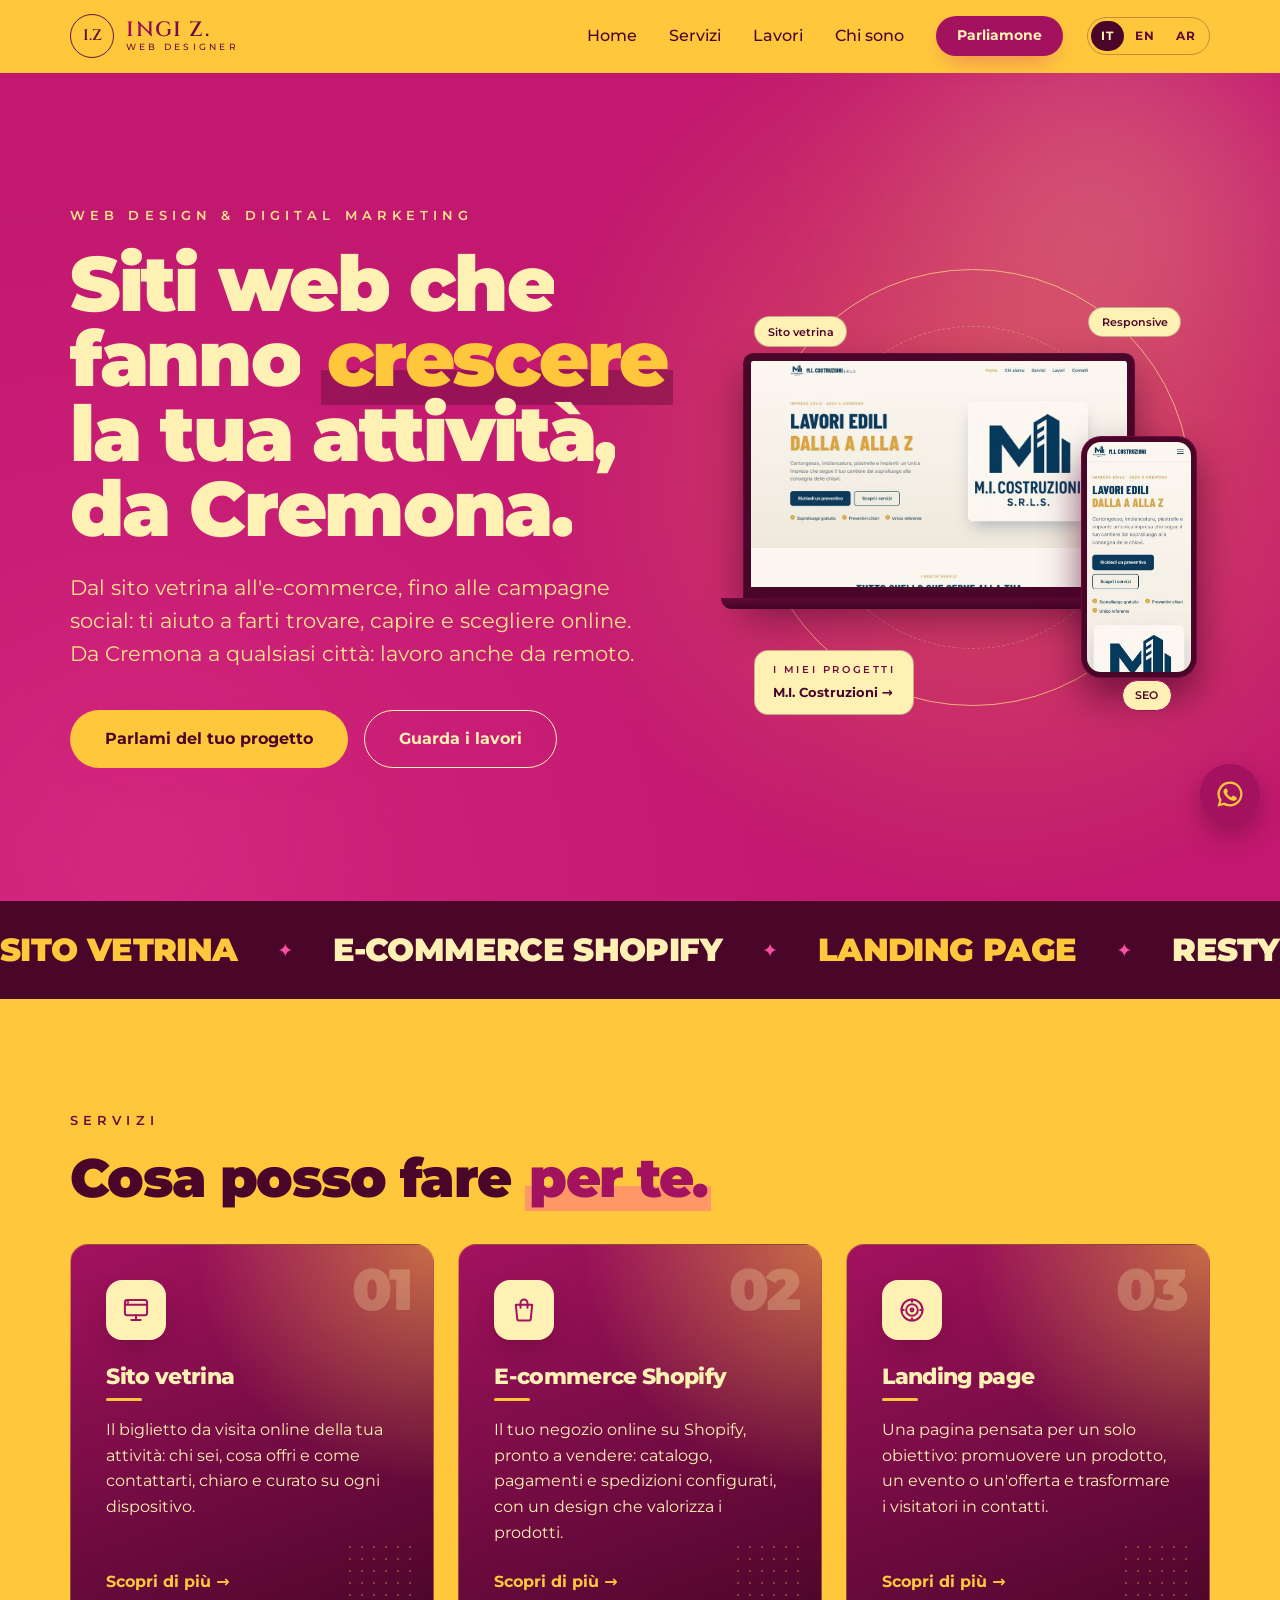
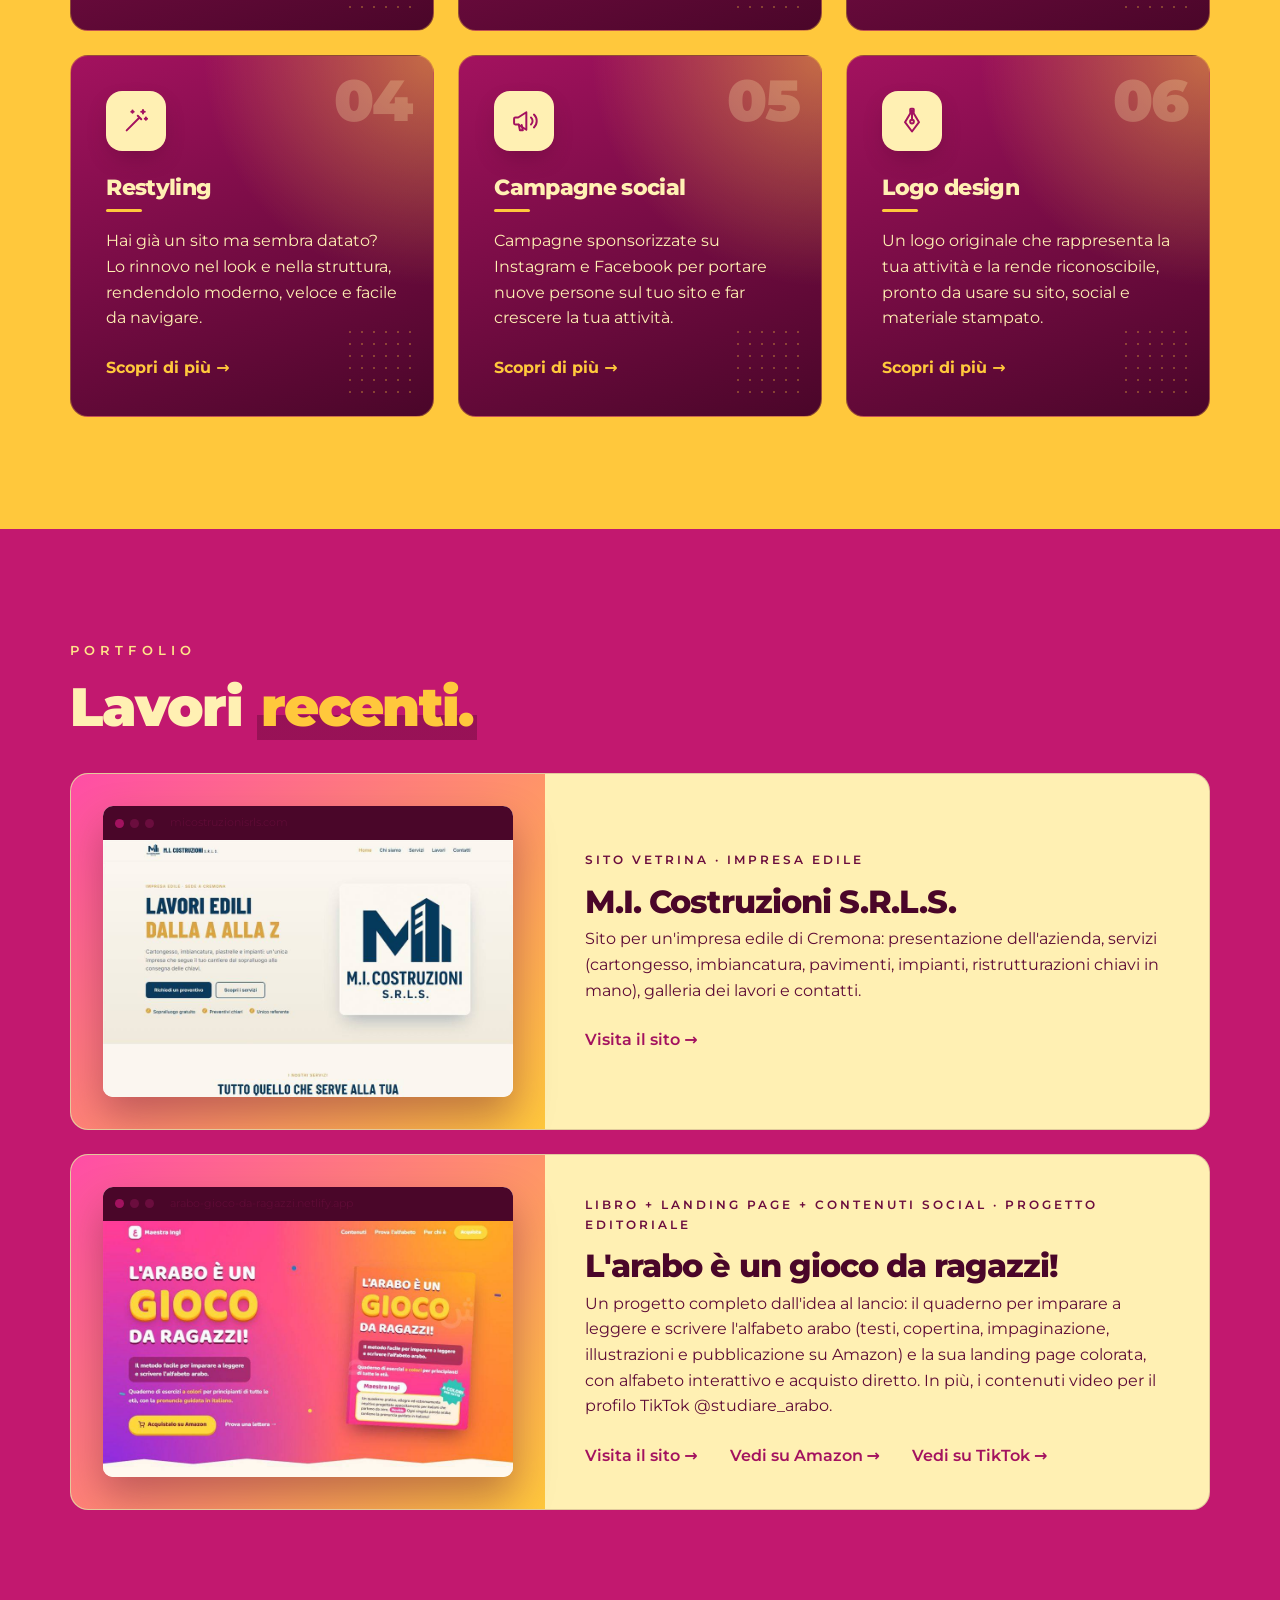
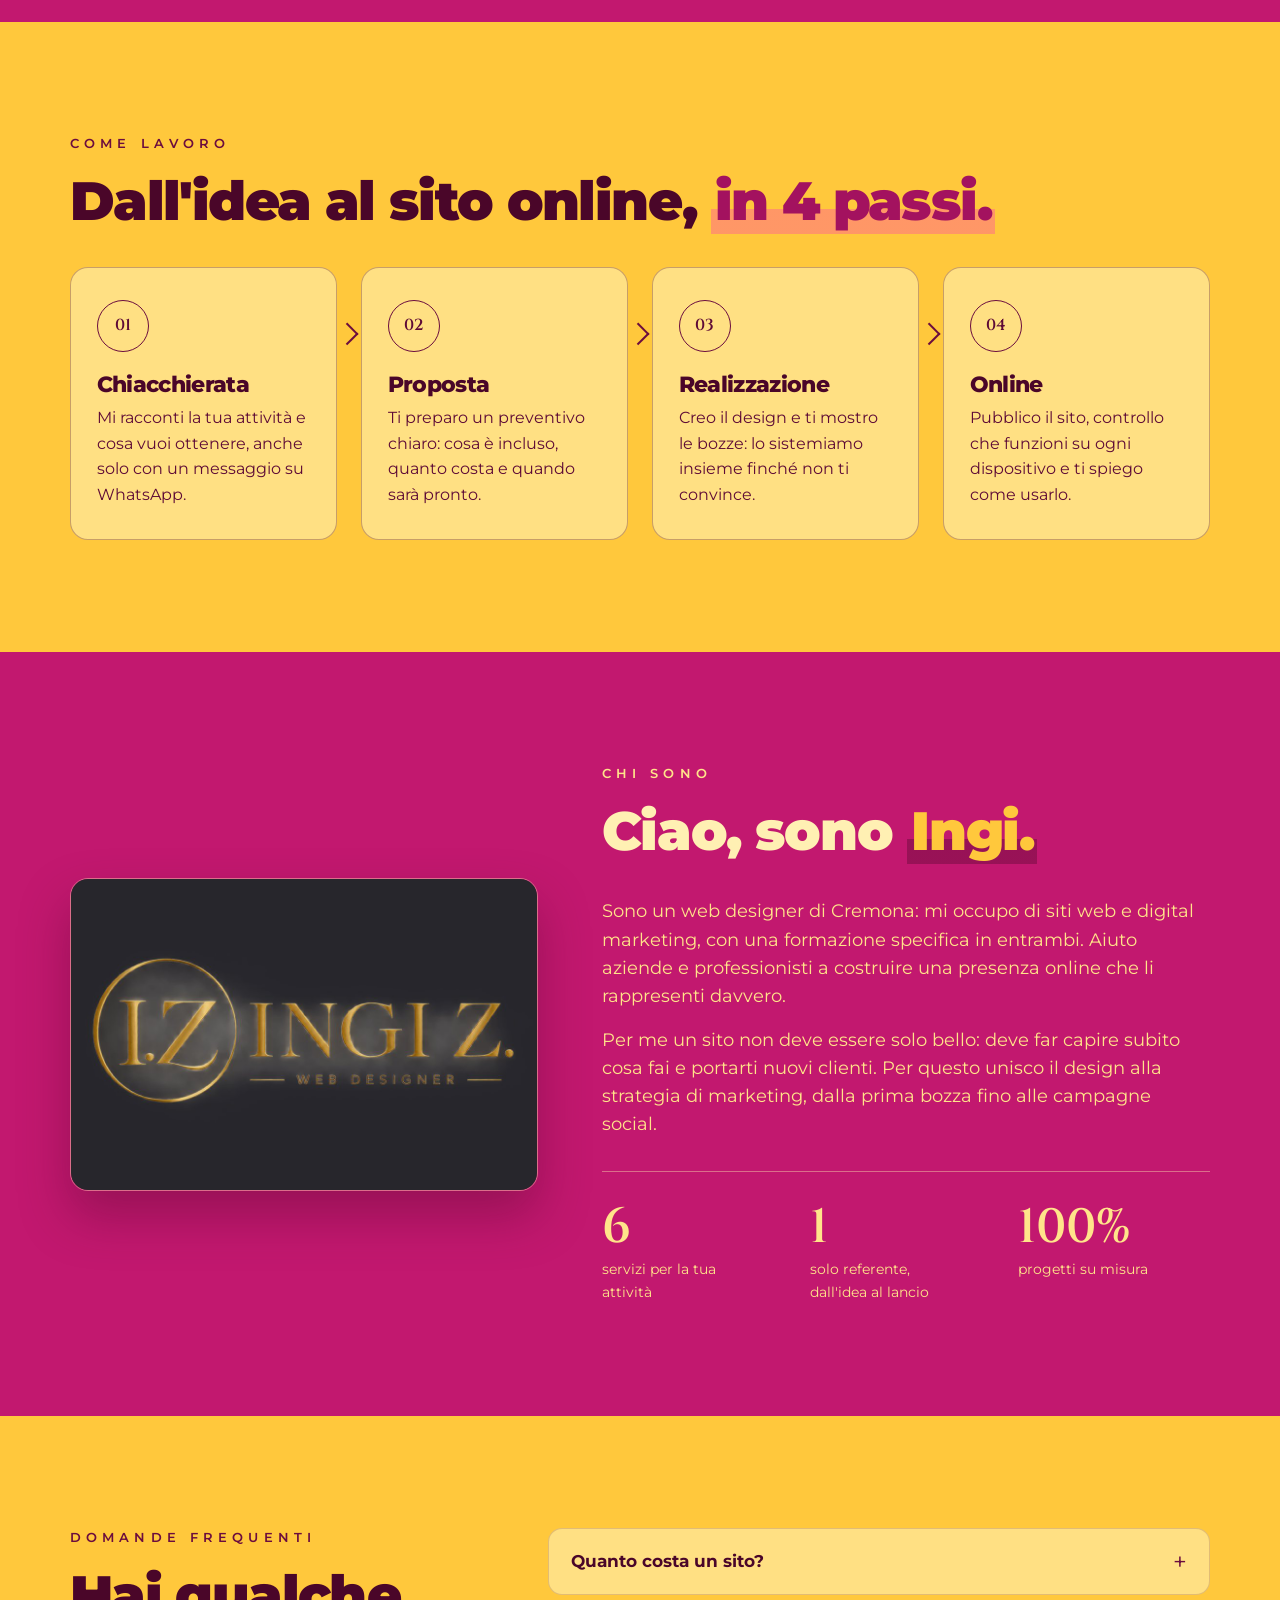
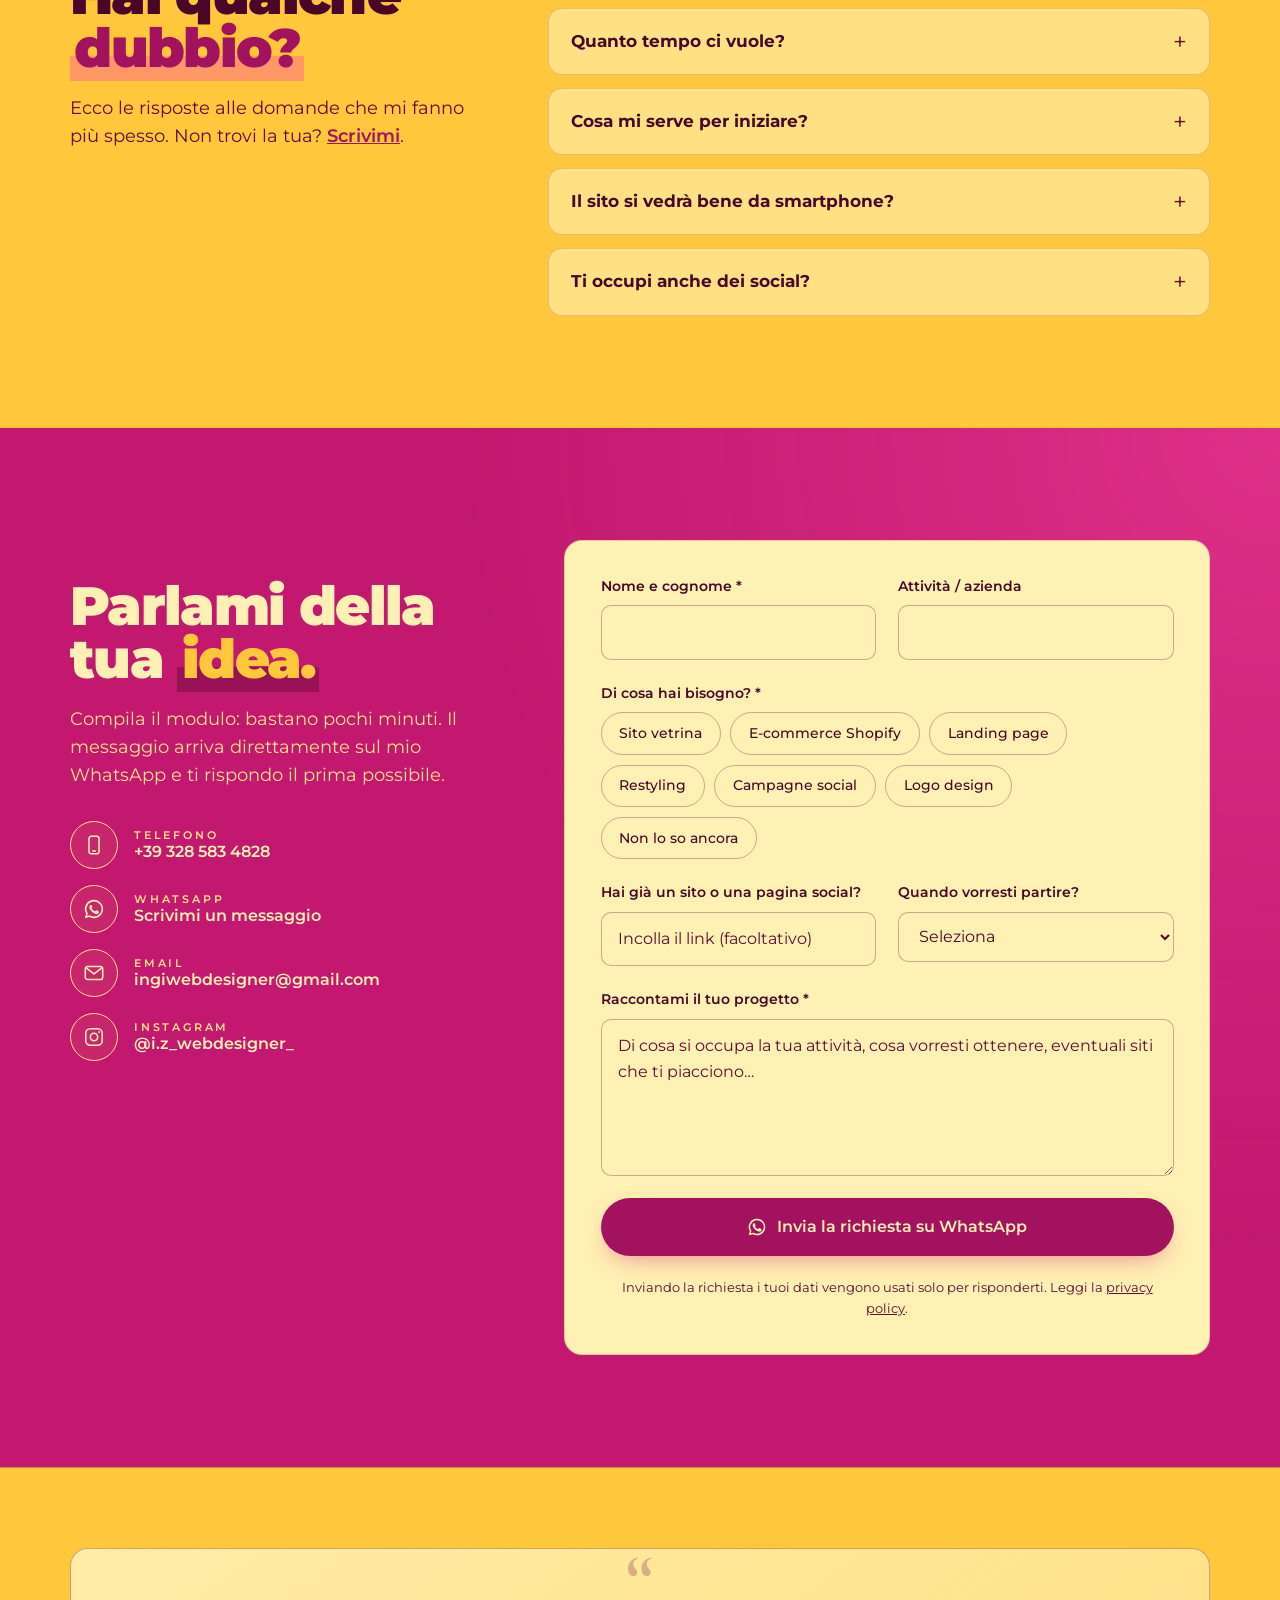
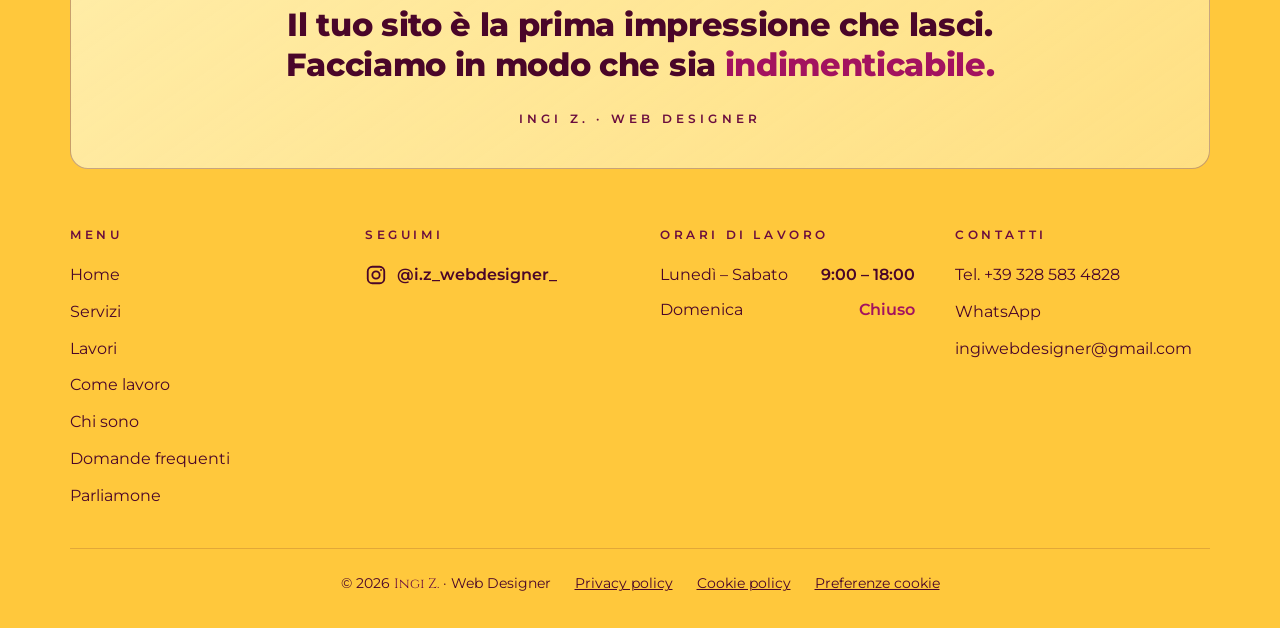
==== commit fab0b760: "Solo giallo e fucsia: sezioni alternate a due colori - Sezioni gialle con scritte fucsia scuro, sezi" ====
--- a/index.html
+++ b/index.html
@@ -10,7 +10,7 @@
   <link rel="apple-touch-icon" href="assets/apple-touch-icon.png">
   <meta name="description" content="Web designer a Cremona: creo siti vetrina, e-commerce Shopify, landing page e campagne social per aziende e professionisti. Siti veloci, pensati per lo smartphone e per farti trovare su Google. Preventivo gratuito.">
   <meta name="robots" content="index, follow, max-image-preview:large">
-  <meta name="theme-color" content="#FFF7F0">
+  <meta name="theme-color" content="#C2186F">
   <link rel="canonical" href="https://ingiwebdesigner.com/">
   <link rel="alternate" hreflang="it" href="https://ingiwebdesigner.com/">
   <link rel="alternate" hreflang="en" href="https://ingiwebdesigner.com/en/">
--- a/style.css
+++ b/style.css
@@ -16,37 +16,15 @@
 }
 
 :root {
-  /* Palette "fucsia e giallo": base crema con aloni fucsia e gialli, testi prugna scuro */
-  --page:
-    radial-gradient(70vw 70vw at 105% 0%, rgba(255, 77, 166, .38), transparent 60%),
-    radial-gradient(60vw 60vw at -5% 28%, rgba(255, 200, 40, .42), transparent 60%),
-    radial-gradient(65vw 65vw at 105% 55%, rgba(255, 77, 166, .28), transparent 60%),
-    radial-gradient(60vw 60vw at -5% 82%, rgba(255, 200, 40, .38), transparent 60%),
-    radial-gradient(60vw 60vw at 100% 100%, rgba(255, 77, 166, .25), transparent 60%),
-    #FFF7F0;
+  /* Solo due colori: GIALLO e FUCSIA. Le sezioni si alternano:
+     gialle con scritte fucsia scuro, fucsia con scritte gialle (vedi "Temi" in fondo al file) */
+  --giallo: #FFC83C;
+  --giallo-chiaro: #FFF0B3;
   --fucsia: #FF4DA6;
-  --giallo: #FFC83C;
-  --bg: #FFF7F0;           /* superfici piene: lavori, modulo, finestre */
-  --surface: rgba(255, 255, 255, .45);   /* sezioni alternate, card: lasciano vedere la sfumatura */
-  --surface-2: rgba(255, 255, 255, .75);
-  --panel: #FFF7F0;        /* menu mobile e finestra servizi: pieni */
-  --line: rgba(42, 26, 48, .13);
-  --line-strong: rgba(42, 26, 48, .24);
-  --accent: #B0136A;       /* parole evidenziate nei titoli */
-  --accent-light: #8A1352; /* link piccoli e hover */
-  /* Fucsia pieno per fondi con testo bianco (contrasto 4.8:1 e 7.5:1) */
-  --accent-strong: #D61F7F;
-  --accent-deep: #A3125F;
-  --cream: #2A1A30;
-  --gold: #8A1352;         /* etichette e dettagli: fucsia scuro */
-  --gold-light: #6E4000;
-  --gold-dark: #F29B38;
-  --sunset: linear-gradient(120deg, var(--fucsia), var(--giallo));
-  --gold-gradient: linear-gradient(135deg, #D61F7F, #E08A00);
-  --text: #2A1A30;
-  --dark: #2A1A30;
-  --on-dark: #FFFFFF;
-  --muted: #4A3550;
+  --fucsia-medio: #C2186F;
+  --fucsia-scuro: #A3125F;
+  --fucsia-notte: #4A0629;
+  --gold-gradient: linear-gradient(135deg, #A3125F, #4A0629);
   --radius: 18px;
   color-scheme: light;
 }
@@ -66,7 +44,7 @@
 .skip-link:focus { top: 16px; }
 
 body {
-  background: var(--page);
+  background: var(--sec-bg);
   color: var(--text);
   font-family: "Montserrat", system-ui, sans-serif;
   line-height: 1.6;
@@ -84,7 +62,7 @@
 
 .accent { color: var(--accent); }
 /* Nei titoli la parola chiave ha un colpo di evidenziatore giallo */
-:is(h1, h2) .accent { background: linear-gradient(transparent 62%, rgba(255, 200, 60, .75) 0); padding: 0 .08em; }
+:is(h1, h2) .accent { background: linear-gradient(transparent 62%, var(--mark) 0); padding: 0 .08em; }
 
 .eyebrow {
   font-size: .8rem;
@@ -114,7 +92,7 @@
 /* Nav */
 .nav {
   position: sticky; top: 0; z-index: 10;
-  background: rgba(255, 240, 232, .72);
+  background: rgba(255, 200, 60, .88);
   backdrop-filter: blur(10px);
 }
 .nav__inner { display: flex; align-items: center; justify-content: space-between; height: 72px; }
@@ -181,7 +159,7 @@
 /* Blocchetti dei servizi: leggero riflesso di luce che segue il cursore */
 .card__luce {
   position: absolute; inset: 0; z-index: -1; pointer-events: none; border-radius: inherit;
-  background: radial-gradient(circle 260px at var(--px, 50%) var(--py, 50%), rgba(255, 255, 255, .12), transparent 70%);
+  background: radial-gradient(circle 260px at var(--px, 50%) var(--py, 50%), rgba(255, 200, 60, .18), transparent 70%);
   opacity: 0; transition: opacity .4s;
 }
 .card:hover .card__luce { opacity: 1; }
@@ -197,7 +175,7 @@
 .marquee {
   overflow: hidden;
   padding: 1.4rem 0;
-  background: var(--giallo);
+  background: var(--fucsia-notte);
   border-block: 1px solid var(--line-strong);
 }
 .marquee__track { display: flex; align-items: center; gap: 2.5rem; width: max-content; animation: scorri 60s linear infinite; }
@@ -207,9 +185,9 @@
   color: var(--accent-deep);
   transition: color .3s;
 }
-.marquee span:nth-of-type(odd) { color: var(--dark); }
-.marquee span:nth-of-type(even) { color: var(--accent-deep); }
-.marquee i { font-style: normal; font-size: 1.2rem; color: var(--accent-strong); }
+.marquee span:nth-of-type(odd) { color: var(--giallo); }
+.marquee span:nth-of-type(even) { color: var(--giallo-chiaro); }
+.marquee i { font-style: normal; font-size: 1.2rem; color: var(--fucsia); }
 @keyframes scorri { to { transform: translateX(-50%); } }
 
 /* Entrata dell'hero all'apertura della pagina, a cascata */
@@ -224,7 +202,7 @@
 
 /* Header: bordo oro e ombra dopo aver iniziato a scorrere */
 .nav { transition: box-shadow .3s, border-color .3s; border-bottom: 1px solid transparent; }
-.nav.is-scrolled { border-bottom-color: var(--line-strong); box-shadow: 0 10px 30px rgba(42, 26, 48, .12); }
+.nav.is-scrolled { border-bottom-color: var(--line-strong); box-shadow: 0 10px 30px rgba(74, 6, 41, .12); }
 
 @media (prefers-reduced-motion: reduce) {
   .hero__content > *, .mockups, .hero::before, .hero::after { animation: none !important; }
@@ -266,7 +244,7 @@
 /* Menu a scomparsa da destra */
 .drawer { position: fixed; inset: 0; z-index: 50; visibility: hidden; transition: visibility 0s .35s; }
 .drawer.is-open { visibility: visible; transition-delay: 0s; }
-.drawer__backdrop { position: absolute; inset: 0; background: rgba(42, 26, 48, .45); backdrop-filter: blur(3px); opacity: 0; transition: opacity .35s; }
+.drawer__backdrop { position: absolute; inset: 0; background: rgba(74, 6, 41, .45); backdrop-filter: blur(3px); opacity: 0; transition: opacity .35s; }
 .drawer.is-open .drawer__backdrop { opacity: 1; }
 .drawer__panel {
   position: absolute; top: 0; right: 0; bottom: 0;
@@ -311,9 +289,9 @@
   padding: 6rem 0;
   overflow: hidden;
   background:
-    radial-gradient(circle at 78% 45%, rgba(255, 255, 255, .35), transparent 42%),
+    radial-gradient(circle at 78% 45%, rgba(255, 200, 60, .3), transparent 42%),
     radial-gradient(circle at 10% 100%, rgba(255, 77, 166, .24), transparent 50%),
-    transparent;
+    var(--sec-bg);
 }
 .hero__inner { display: grid; grid-template-columns: 1.3fr 1fr; gap: 3rem; align-items: center; }
 .hero h1 { font-size: clamp(2.4rem, 6.5vw, 4.8rem); }
@@ -321,7 +299,7 @@
 .hero__actions { display: flex; flex-wrap: wrap; gap: 1rem; }
 
 .btn--ghost { box-shadow: none; background: transparent; border: 1.5px solid var(--dark); color: var(--dark); padding: calc(1rem - 1.5px) calc(2.2rem - 1.5px); }
-.btn--ghost:hover { background: rgba(255, 200, 60, .45); box-shadow: none; }
+.btn--ghost:hover { background: var(--surface); box-shadow: none; }
 
 /* Mockup animati: laptop + telefono davanti ai cerchi oro del logo */
 .mockups {
@@ -336,23 +314,23 @@
 .laptop { position: absolute; left: 2%; top: 22%; width: 82%; animation: float 7s ease-in-out infinite; }
 .laptop__screen {
   position: relative; aspect-ratio: 16 / 10; overflow: hidden;
-  background: #111114;
-  border: 1.6cqw solid #1d1d21; border-bottom-width: 2.4cqw;
+  background: #2E0418;
+  border: 1.6cqw solid #4A0629; border-bottom-width: 2.4cqw;
   border-radius: 2cqw 2cqw 0 0;
-  box-shadow: 0 0 0 1px #2c2c31, 0 4cqw 8cqw rgba(0, 0, 0, .6);
+  box-shadow: 0 0 0 1px #5E0B36, 0 4cqw 8cqw rgba(74, 6, 41, .6);
 }
 .laptop__base {
   height: 2.4cqw; margin: 0 -6%;
-  background: linear-gradient(#3a3a40, #1b1b1f);
+  background: linear-gradient(#6B0D3E, #3D0422);
   border-radius: 0 0 2.4cqw 2.4cqw;
 }
 
 .phone { position: absolute; right: 3%; bottom: 10%; width: 24%; animation: float 6s ease-in-out -2s infinite; }
 .phone__screen {
   aspect-ratio: 9 / 19; overflow: hidden;
-  background: #111114;
-  border: 1.2cqw solid #1d1d21; border-radius: 4cqw;
-  box-shadow: 0 0 0 1px #3a3a40, 0 4cqw 8cqw rgba(0, 0, 0, .7);
+  background: #2E0418;
+  border: 1.2cqw solid #4A0629; border-radius: 4cqw;
+  box-shadow: 0 0 0 1px #6B0D3E, 0 4cqw 8cqw rgba(74, 6, 41, .7);
 }
 
 /* Screenshot dei progetti: scorrono dall'alto in basso e tornano su */
@@ -367,7 +345,7 @@
   display: flex; flex-direction: column; gap: .2rem;
   padding: .7rem 1.1rem;
   font-size: clamp(.8rem, 2.8cqw, 1rem); font-weight: 700;
-  background: rgba(255, 255, 255, .85);
+  background: var(--giallo-chiaro);
   border: 1px solid var(--line-strong);
   border-radius: 14px;
   backdrop-filter: blur(6px);
@@ -382,7 +360,7 @@
   padding: .45em 1.1em;
   font-size: clamp(.65rem, 2.4cqw, .85rem); font-weight: 600;
   color: var(--gold-light);
-  background: rgba(255, 255, 255, .85);
+  background: var(--giallo-chiaro);
   border: 1px solid var(--line-strong);
   border-radius: 999px;
   backdrop-filter: blur(6px);
@@ -401,7 +379,7 @@
 
 /* Sezioni */
 .section { padding: 7rem 0; }
-.section--alt { background: var(--surface); }
+.section--alt { background: var(--sec-bg); }
 
 .grid { display: grid; grid-template-columns: repeat(auto-fit, minmax(260px, 1fr)); gap: 1.5rem; }
 .grid--services { grid-template-columns: repeat(3, 1fr); }
@@ -415,7 +393,7 @@
   background:
     radial-gradient(circle at 100% 0%, rgba(255, 200, 60, .5), transparent 45%),
     linear-gradient(160deg, var(--accent-strong), var(--accent-deep));
-  border: 1px solid rgba(255, 255, 255, .25);
+  border: 1px solid rgba(255, 200, 60, .35);
   border-radius: var(--radius);
   padding: 2.2rem;
   transition: transform .3s, box-shadow .3s, border-color .3s;
@@ -433,7 +411,7 @@
 .card::after {
   content: ""; position: absolute; right: 1.2rem; bottom: 1.2rem; z-index: -1;
   width: 70px; height: 70px;
-  background-image: radial-gradient(rgba(255, 255, 255, .5) 1.2px, transparent 1.4px);
+  background-image: radial-gradient(rgba(255, 200, 60, .6) 1.2px, transparent 1.4px);
   background-size: 12px 12px;
   opacity: .5; transition: opacity .3s, transform .3s;
 }
@@ -449,18 +427,18 @@
 .card__num {
   position: absolute; top: 1rem; right: 1.4rem;
   font-family: "Montserrat", sans-serif; font-size: 3.6rem; font-weight: 900; line-height: 1; letter-spacing: -.04em;
-  color: rgba(255, 255, 255, .22);
+  color: rgba(255, 240, 179, .25);
   transition: color .3s;
 }
-.card:hover .card__num { color: rgba(255, 255, 255, .45); }
+.card:hover .card__num { color: rgba(255, 200, 60, .55); }
 
 /* Icona fucsia su quadrato bianco */
 .card__icon {
   display: grid; place-items: center;
   width: 60px; height: 60px; margin-bottom: 1.6rem;
   border-radius: 16px;
-  background: #fff;
-  box-shadow: 0 10px 25px -8px rgba(120, 0, 50, .45);
+  background: var(--giallo-chiaro);
+  box-shadow: 0 10px 25px -8px rgba(74, 6, 41, .45);
   transition: transform .3s;
 }
 .card__icon svg { width: 28px; height: 28px; fill: none; stroke: var(--accent); stroke-width: 1.7; stroke-linecap: round; stroke-linejoin: round; }
@@ -472,19 +450,19 @@
 .card h3::after {
   content: ""; position: absolute; left: 0; bottom: 0;
   width: 36px; height: 3px; border-radius: 3px;
-  background: #fff;
+  background: var(--giallo);
   transition: width .3s;
 }
 .card:hover h3::after { width: 80px; }
-.card p { color: rgba(255, 255, 255, .92); flex: 1; }
+.card p { color: var(--giallo-chiaro); flex: 1; }
 .card__more {
   align-self: flex-start; margin-top: 1.5rem;
   background: none; border: 0; padding: 0; cursor: pointer;
-  font: inherit; font-weight: 700; color: #fff;
+  font: inherit; font-weight: 700; color: var(--giallo);
 }
 .card__more span { display: inline-block; transition: transform .2s; }
 .card__more:hover span { transform: translateX(4px); }
-.card__more:focus-visible { outline: 2px solid #fff; outline-offset: 4px; }
+.card__more:focus-visible { outline: 2px solid var(--giallo); outline-offset: 4px; }
 
 /* Finestra dettagli servizio */
 .modal {
@@ -498,7 +476,7 @@
   border-radius: var(--radius);
   overflow-y: auto;
 }
-.modal::backdrop { background: rgba(42, 26, 48, .45); backdrop-filter: blur(4px); }
+.modal::backdrop { background: rgba(74, 6, 41, .45); backdrop-filter: blur(4px); }
 .modal[open] { animation: modal-in .25s ease-out; }
 @keyframes modal-in { from { opacity: 0; transform: translateY(16px); } }
 .modal__close {
@@ -531,10 +509,10 @@
   transition: border-color .2s, transform .2s;
 }
 .work:hover { border-color: var(--accent); transform: translateY(-4px); }
-.work__visual { background: linear-gradient(135deg, #FFD3E8, #FFE9A6); display: grid; place-items: center; padding: 2rem; min-height: 280px; }
-.browser { width: 100%; max-width: 440px; border-radius: 10px; overflow: hidden; background: #fff; box-shadow: 0 20px 40px rgba(0, 0, 0, .35); }
-.browser__bar { display: flex; align-items: center; gap: 6px; padding: 8px 12px; background: #1d1d21; }
-.browser__bar i { width: 9px; height: 9px; border-radius: 50%; background: #3a3a40; }
+.work__visual { background: linear-gradient(135deg, #FF4DA6, #FFC83C); display: grid; place-items: center; padding: 2rem; min-height: 280px; }
+.browser { width: 100%; max-width: 440px; border-radius: 10px; overflow: hidden; background: #fff; box-shadow: 0 20px 40px rgba(74, 6, 41, .35); }
+.browser__bar { display: flex; align-items: center; gap: 6px; padding: 8px 12px; background: #4A0629; }
+.browser__bar i { width: 9px; height: 9px; border-radius: 50%; background: #6B0D3E; }
 .browser__bar i:first-child { background: var(--accent); }
 .browser__bar span { margin-left: 10px; font-size: .7rem; color: var(--muted); }
 .browser__view { aspect-ratio: 16 / 10; overflow: hidden; }
@@ -559,7 +537,7 @@
   display: block; width: 100%; height: auto;
   border: 1px solid var(--line-strong);
   border-radius: var(--radius);
-  box-shadow: 0 25px 50px rgba(0, 0, 0, .35);
+  box-shadow: 0 25px 50px rgba(74, 6, 41, .35);
 }
 .about p:not(.eyebrow) { color: var(--muted); font-size: 1.1rem; margin-bottom: 1rem; }
 .stats { display: flex; flex-wrap: wrap; gap: 2rem 3rem; margin-top: 2rem; padding-top: 2rem; border-top: 1px solid var(--line-strong); }
@@ -637,8 +615,8 @@
 /* CTA */
 .contact {
   background:
-    radial-gradient(circle at 100% 0%, rgba(255, 77, 166, .16), transparent 45%),
-    var(--surface);
+    radial-gradient(circle at 100% 0%, rgba(255, 77, 166, .45), transparent 50%),
+    var(--sec-bg);
 }
 .contact__inner { display: grid; grid-template-columns: 1fr 1.5fr; gap: 4rem; align-items: start; }
 .contact__intro h2 { margin-bottom: 1.2rem; }
@@ -659,8 +637,8 @@
 .contact__icon svg .fill { fill: var(--gold-light); stroke: none; transition: fill .2s; }
 .contact__direct a:hover { color: var(--accent); }
 .contact__direct a:hover .contact__icon { background: var(--accent-strong); border-color: var(--accent-strong); }
-.contact__direct a:hover .contact__icon svg { stroke: #fff; }
-.contact__direct a:hover .contact__icon svg .fill { fill: #fff; }
+.contact__direct a:hover .contact__icon svg { stroke: var(--on-dark); }
+.contact__direct a:hover .contact__icon svg .fill { fill: var(--on-dark); }
 
 /* Modulo */
 .form {
@@ -683,7 +661,7 @@
   transition: border-color .2s;
 }
 .field textarea { resize: vertical; }
-.field input::placeholder, .field textarea::placeholder { color: #6E5A72; }
+.field input::placeholder, .field textarea::placeholder { color: var(--muted); }
 .field input:focus, .field select:focus, .field textarea:focus { outline: none; border-color: var(--gold); }
 
 .chips { display: flex; flex-wrap: wrap; gap: .6rem; }
@@ -790,11 +768,11 @@
   position: fixed; right: 20px; bottom: 76px; z-index: 20;
   display: grid; place-items: center;
   width: 60px; height: 60px; border-radius: 50%;
-  background: #1FAF54; color: #fff;
-  box-shadow: 0 10px 25px rgba(0, 0, 0, .4);
+  background: var(--fucsia-scuro); color: var(--giallo);
+  box-shadow: 0 10px 25px rgba(74, 6, 41, .4);
   transition: transform .2s, background .2s;
 }
-.wa-float:hover { background: #178C43; transform: scale(1.08); }
+.wa-float:hover { background: var(--fucsia-notte); transform: scale(1.08); }
 .wa-float:focus-visible { outline: 3px solid var(--gold); outline-offset: 3px; }
 /* Nasconde il pulsante mentre il menu mobile è aperto */
 body:has(.drawer.is-open) .wa-float { opacity: 0; pointer-events: none; }
@@ -875,3 +853,55 @@
 @media (max-width: 480px) {
   html[dir="rtl"] .nav__inner > .lang { margin-right: auto; }
 }
+
+/* ---------- Temi: solo giallo e fucsia ----------
+   Tema giallo: fondo giallo, scritte fucsia scuro. Tema fucsia: fondo fucsia, scritte gialle.
+   I componenti usano queste variabili, quindi si adattano alla sezione in cui si trovano.
+   Contrasti verificati: testo >= 4.5:1, parole chiave dei titoli >= 3:1 */
+:root,
+.nav, .footer, .section, .work, .form, .modal, .drawer__panel, .mockups__caption, .badge, .card__icon {
+  --sec-bg: var(--giallo);
+  --text: var(--fucsia-notte);          /* 10:1 sul giallo */
+  --cream: var(--fucsia-notte);
+  --muted: #5E0B36;                     /* 8.6:1 */
+  --gold: #6B0D3E;                      /* etichette, 7.7:1 */
+  --gold-light: #5E0B36;
+  --accent: var(--fucsia-scuro);        /* parole chiave, 4.8:1 */
+  --accent-light: var(--fucsia-scuro);
+  --accent-strong: var(--fucsia-scuro); /* bottoni: scritta gialla chiara 6.5:1 */
+  --accent-deep: var(--fucsia-notte);
+  --on-dark: var(--giallo-chiaro);
+  --dark: var(--fucsia-notte);
+  --bg: var(--giallo-chiaro);
+  --panel: var(--giallo-chiaro);
+  --surface: rgba(255, 240, 179, .6);
+  --surface-2: rgba(255, 240, 179, .9);
+  --line: rgba(74, 6, 41, .16);
+  --line-strong: rgba(74, 6, 41, .3);
+  --mark: rgba(255, 77, 166, .4);       /* evidenziatore fucsia sotto le parole chiave */
+  color: var(--text);
+}
+.hero, .section--alt, .contact {
+  --sec-bg: var(--fucsia-medio);
+  --text: var(--giallo-chiaro);         /* 5:1 sul fucsia */
+  --cream: var(--giallo-chiaro);
+  --muted: #FFE48A;                     /* 4.6:1 */
+  --gold: #FFE48A;
+  --gold-light: var(--giallo-chiaro);
+  --accent: var(--giallo);              /* parole chiave dei titoli grandi, 3.7:1 */
+  --accent-light: var(--giallo-chiaro);
+  --accent-strong: var(--giallo);       /* bottoni gialli con scritta fucsia notte, 10:1 */
+  --accent-deep: #FFE48A;
+  --on-dark: var(--fucsia-notte);
+  --dark: var(--giallo-chiaro);
+  --surface: rgba(74, 6, 41, .2);
+  --surface-2: rgba(74, 6, 41, .3);
+  --line: rgba(255, 240, 179, .22);
+  --line-strong: rgba(255, 240, 179, .4);
+  --mark: rgba(74, 6, 41, .35);
+  color: var(--text);
+}
+/* Il menu in alto ha uno sfondo semitrasparente giallo, non pieno */
+.nav { background: rgba(255, 200, 60, .9); }
+/* Le card dei lavori e il modulo restano chiari anche dentro le sezioni fucsia (ereditano il tema giallo sopra) */
+.work, .form { background: var(--giallo-chiaro); }
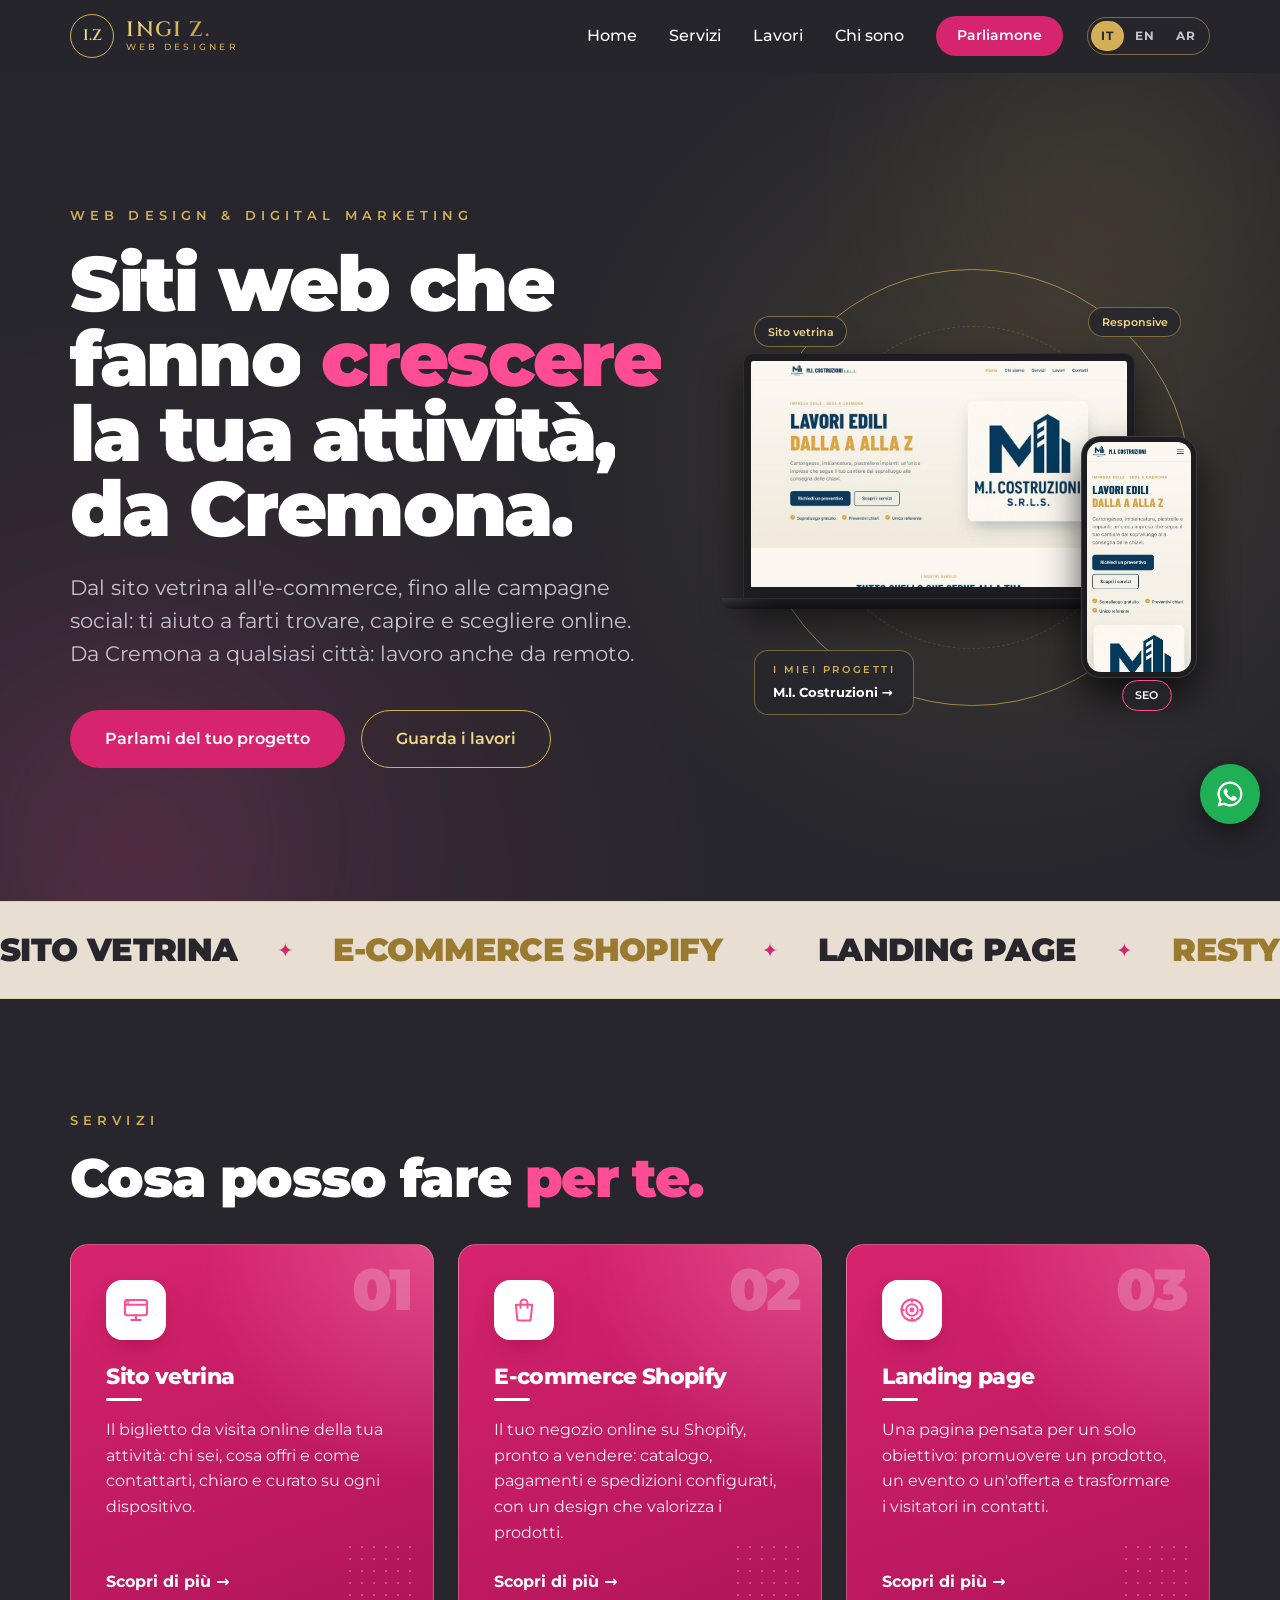
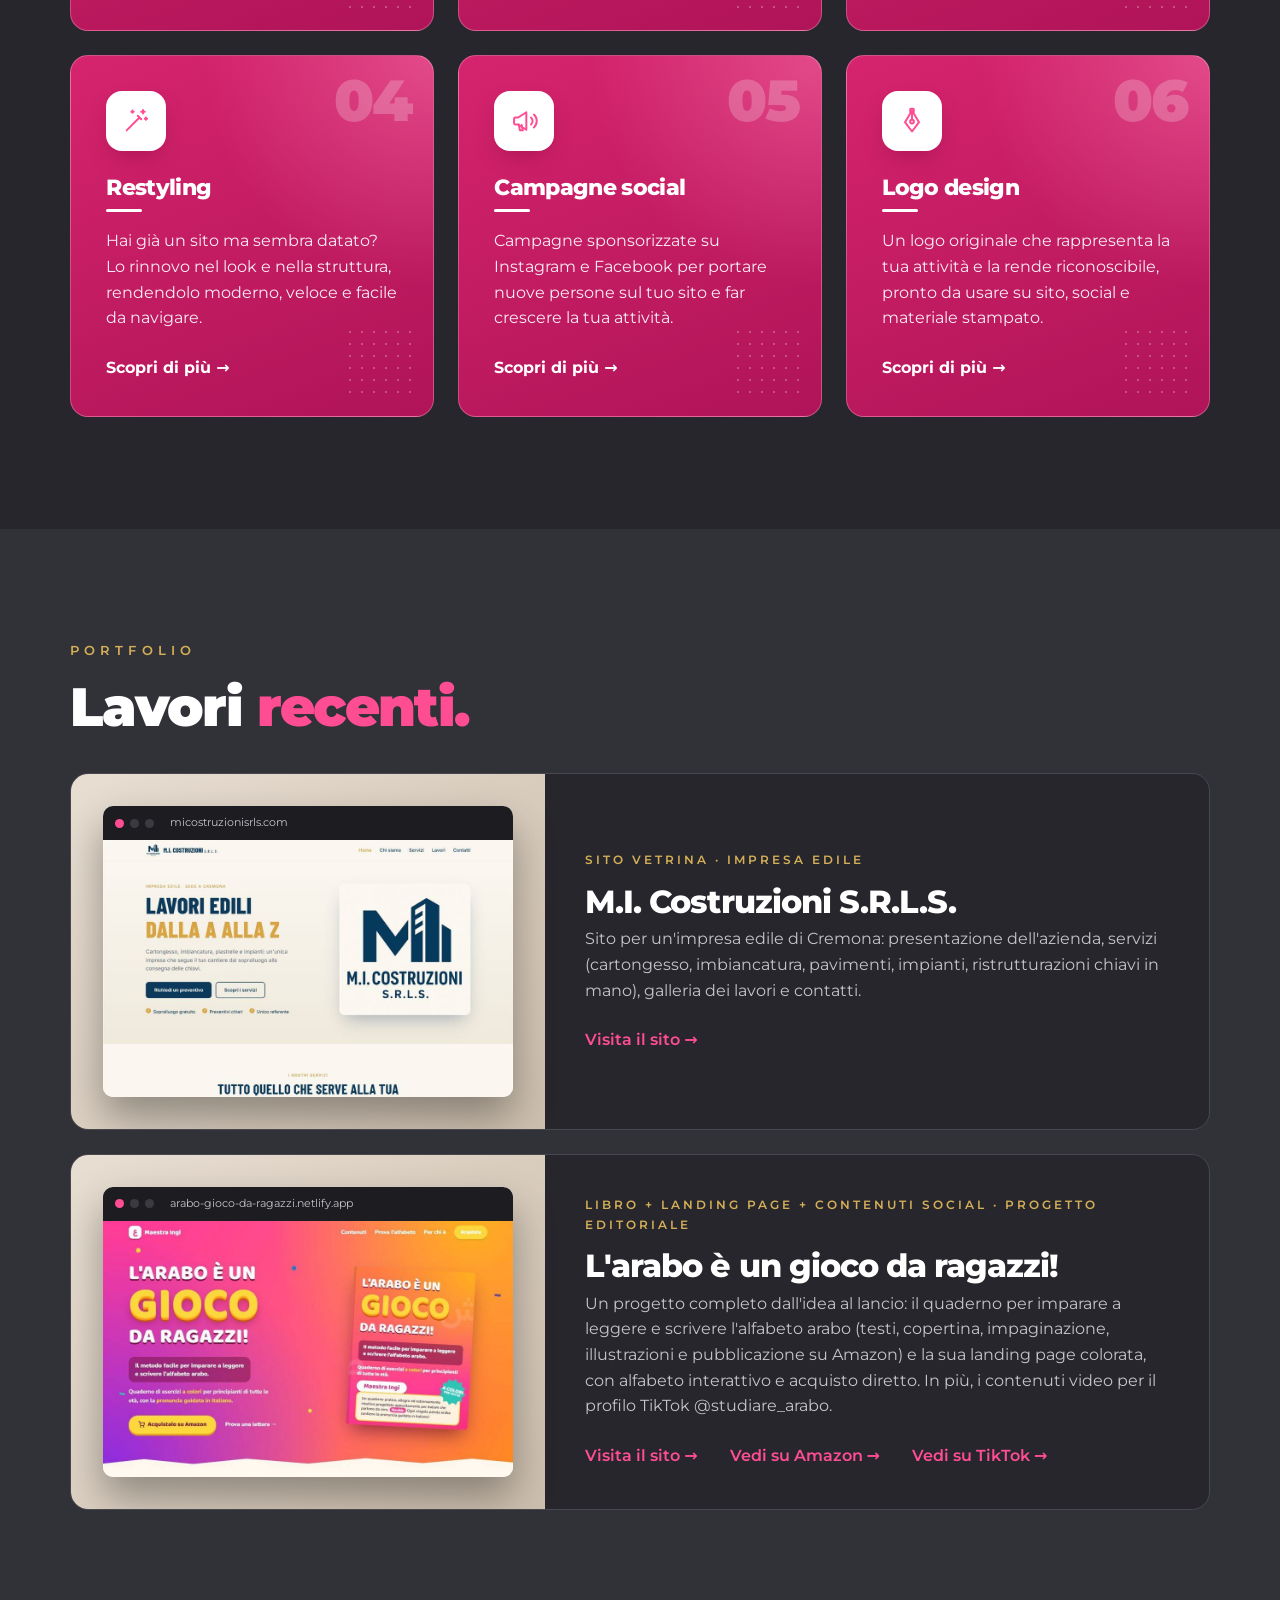
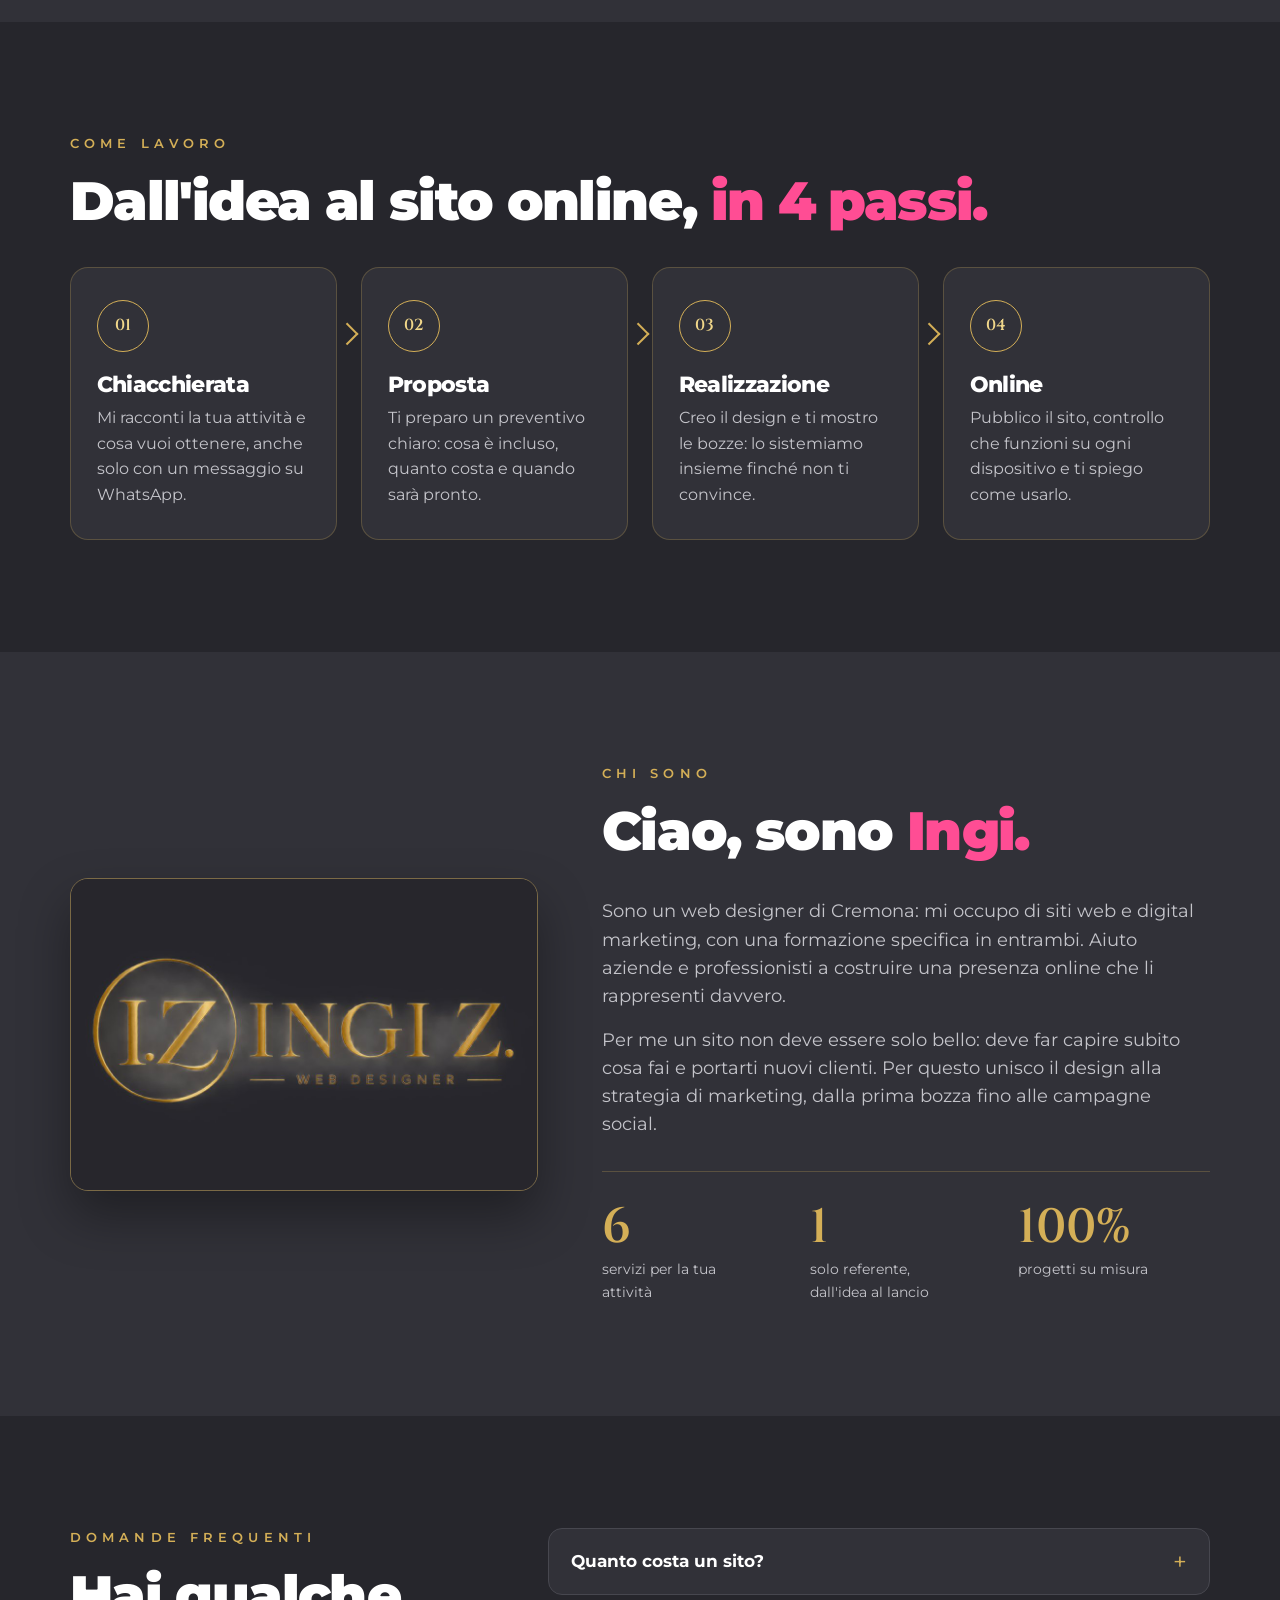
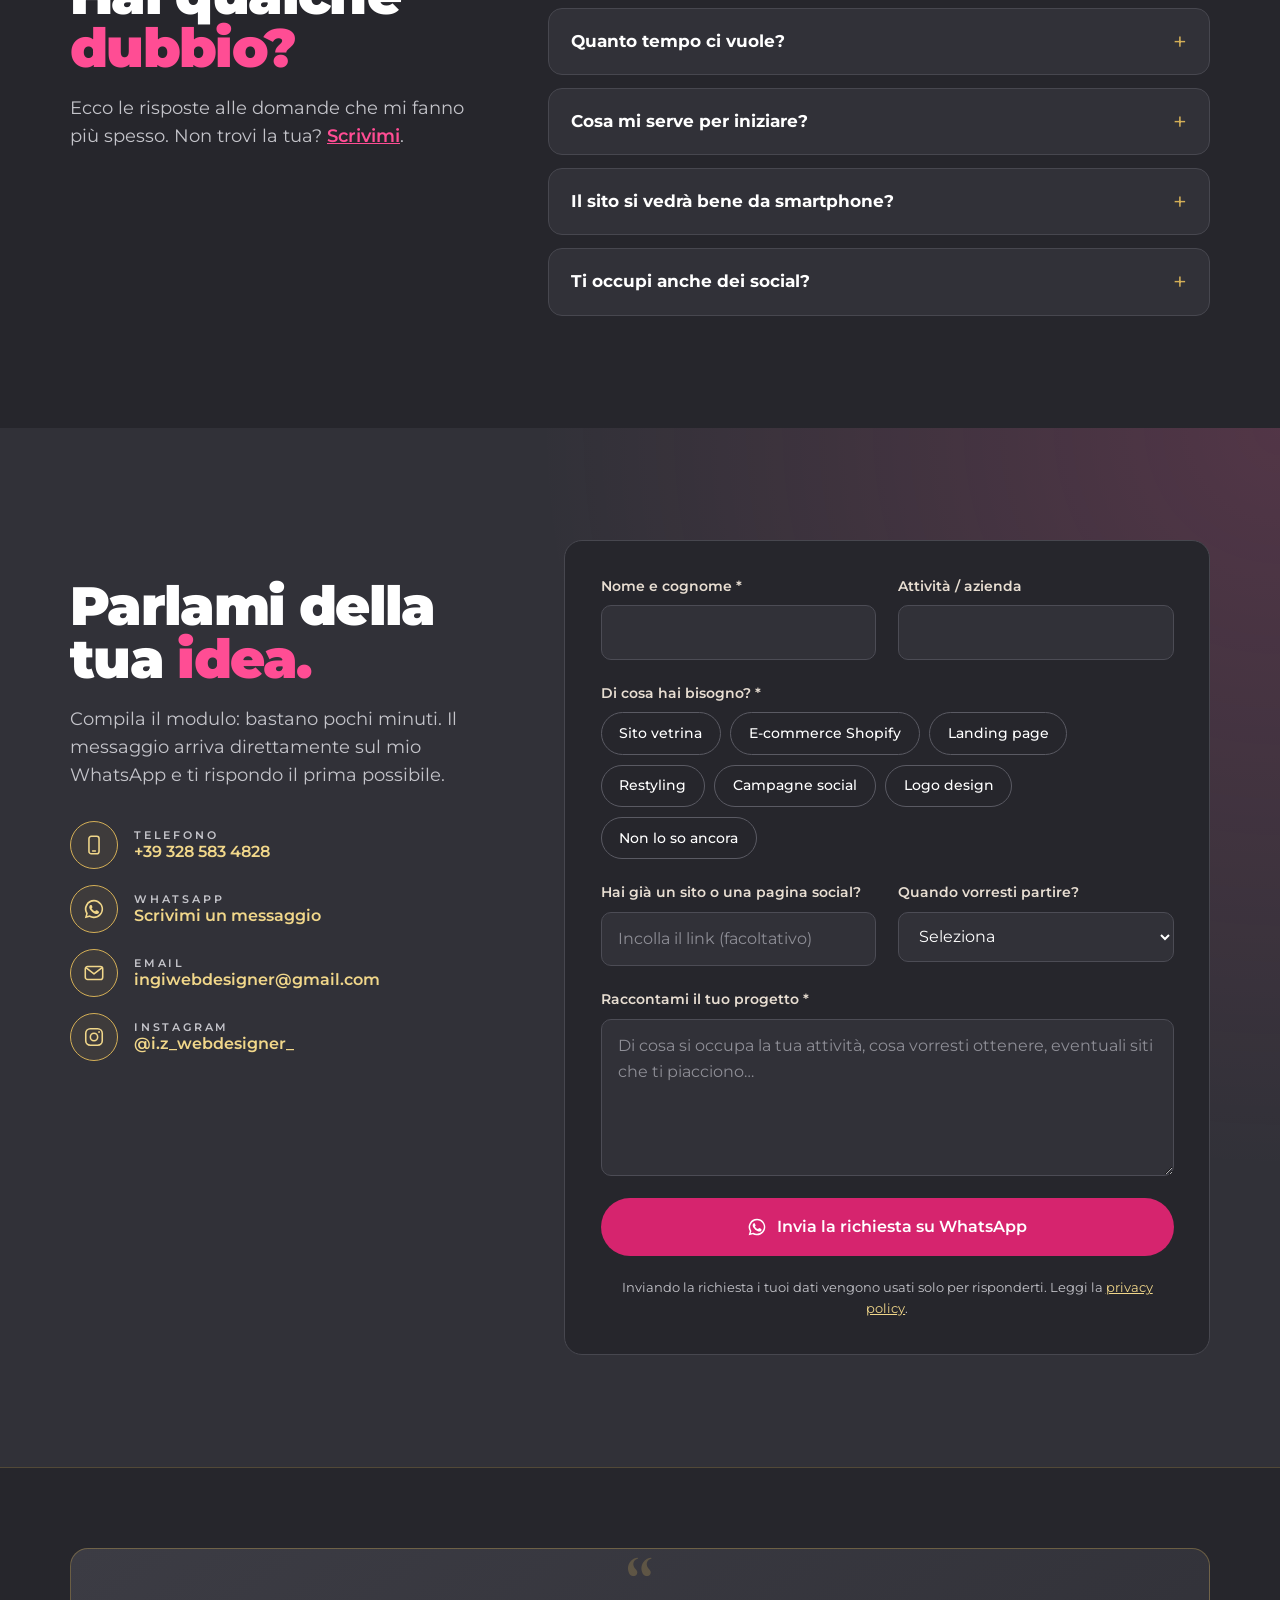
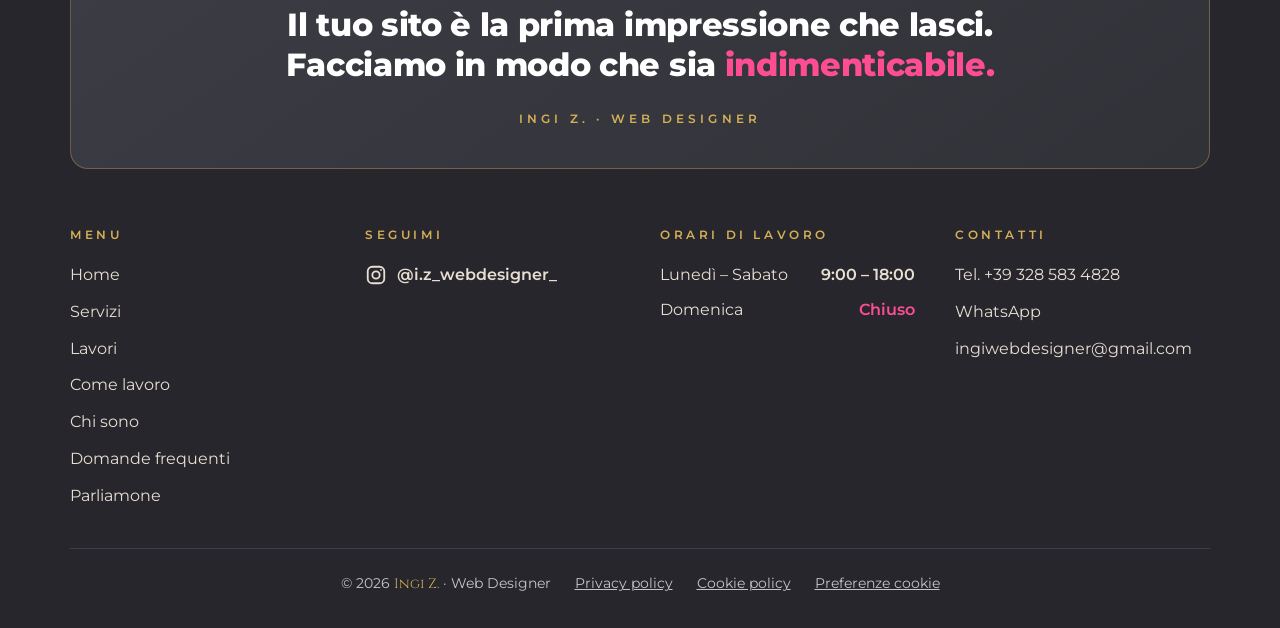
==== commit e6f29454: "Ripristino dei colori originali (antracite, fucsia e oro) Torna la palette precedente ai test di ogg" ====
--- a/index.html
+++ b/index.html
@@ -10,7 +10,7 @@
   <link rel="apple-touch-icon" href="assets/apple-touch-icon.png">
   <meta name="description" content="Web designer a Cremona: creo siti vetrina, e-commerce Shopify, landing page e campagne social per aziende e professionisti. Siti veloci, pensati per lo smartphone e per farti trovare su Google. Preventivo gratuito.">
   <meta name="robots" content="index, follow, max-image-preview:large">
-  <meta name="theme-color" content="#C2186F">
+  <meta name="theme-color" content="#26262C">
   <link rel="canonical" href="https://ingiwebdesigner.com/">
   <link rel="alternate" hreflang="it" href="https://ingiwebdesigner.com/">
   <link rel="alternate" hreflang="en" href="https://ingiwebdesigner.com/en/">
--- a/style.css
+++ b/style.css
@@ -16,17 +16,23 @@
 }
 
 :root {
-  /* Solo due colori: GIALLO e FUCSIA. Le sezioni si alternano:
-     gialle con scritte fucsia scuro, fucsia con scritte gialle (vedi "Temi" in fondo al file) */
-  --giallo: #FFC83C;
-  --giallo-chiaro: #FFF0B3;
-  --fucsia: #FF4DA6;
-  --fucsia-medio: #C2186F;
-  --fucsia-scuro: #A3125F;
-  --fucsia-notte: #4A0629;
-  --gold-gradient: linear-gradient(135deg, #A3125F, #4A0629);
+  --bg: #26262C;
+  --surface: #313138;
+  --surface-2: #3C3C44;
+  --accent: #FF4D94;
+  --accent-light: #FF7DB2;
+  /* Fucsia più profondo per i fondi con testo bianco (contrasto leggibile) */
+  --accent-strong: #D6246E;
+  --accent-deep: #B01458;
+  --cream: #E8DED2;
+  --gold: #D4AF57;
+  --gold-light: #F1D78A;
+  --gold-dark: #9A7A2E;
+  --gold-gradient: linear-gradient(135deg, var(--gold-light), var(--gold) 50%, var(--gold-dark));
+  --text: #FFFFFF;
+  --muted: #C4C4CA;
   --radius: 18px;
-  color-scheme: light;
+  color-scheme: dark;
 }
 
 * { box-sizing: border-box; margin: 0; padding: 0; }
@@ -39,12 +45,12 @@
 .skip-link {
   position: absolute; left: 16px; top: -100px; z-index: 100;
   padding: .7rem 1.2rem; border-radius: 10px;
-  background: var(--dark); color: var(--on-dark); font-weight: 700;
+  background: var(--gold); color: var(--bg); font-weight: 700;
 }
 .skip-link:focus { top: 16px; }
 
 body {
-  background: var(--sec-bg);
+  background: var(--bg);
   color: var(--text);
   font-family: "Montserrat", system-ui, sans-serif;
   line-height: 1.6;
@@ -61,8 +67,6 @@
 h3 { font-size: 1.35rem; font-weight: 800; margin-bottom: .6rem; }
 
 .accent { color: var(--accent); }
-/* Nei titoli la parola chiave ha un colpo di evidenziatore giallo */
-:is(h1, h2) .accent { background: linear-gradient(transparent 62%, var(--mark) 0); padding: 0 .08em; }
 
 .eyebrow {
   font-size: .8rem;
@@ -77,22 +81,21 @@
 .btn {
   display: inline-block;
   background: var(--accent-strong);
-  color: var(--on-dark);
-  font-weight: 700;
+  color: var(--text);
+  font-weight: 600;
   padding: 1rem 2.2rem;
   border-radius: 999px;
-  box-shadow: 0 10px 24px -10px rgba(214, 31, 127, .55);
-  transition: background .2s, transform .2s, box-shadow .2s;
-}
-.btn:hover { background: var(--accent-deep); transform: translateY(-2px); box-shadow: 0 14px 28px -12px rgba(255, 201, 74, .7); }
+  transition: background .2s, transform .2s;
+}
+.btn:hover { background: var(--accent-deep); transform: translateY(-2px); }
 .btn--small { padding: .55rem 1.3rem; font-size: .9rem; }
-.btn--light { background: #fff; color: var(--accent); }
-.btn--light:hover { background: var(--bg); }
+.btn--light { background: var(--text); color: var(--accent); }
+.btn--light:hover { background: var(--cream); }
 
 /* Nav */
 .nav {
   position: sticky; top: 0; z-index: 10;
-  background: rgba(255, 200, 60, .88);
+  background: rgba(38, 38, 44, .85);
   backdrop-filter: blur(10px);
 }
 .nav__inner { display: flex; align-items: center; justify-content: space-between; height: 72px; }
@@ -142,8 +145,8 @@
   width: 46vmax; height: 46vmax; border-radius: 50%;
   filter: blur(70px); opacity: .35;
 }
-.hero::before { top: -14vmax; right: -10vmax; background: radial-gradient(circle, rgba(255, 236, 160, .7), transparent 65%); animation: luce-1 30s ease-in-out infinite alternate; }
-.hero::after { bottom: -18vmax; left: -12vmax; background: radial-gradient(circle, rgba(255, 77, 166, .35), transparent 65%); animation: luce-2 36s ease-in-out infinite alternate; }
+.hero::before { top: -14vmax; right: -10vmax; background: radial-gradient(circle, rgba(212, 175, 87, .35), transparent 65%); animation: luce-1 30s ease-in-out infinite alternate; }
+.hero::after { bottom: -18vmax; left: -12vmax; background: radial-gradient(circle, rgba(255, 77, 148, .35), transparent 65%); animation: luce-2 36s ease-in-out infinite alternate; }
 .hero__inner { position: relative; z-index: 1; }
 @keyframes luce-1 { to { transform: translate(-6vmax, 7vmax) scale(1.08); } }
 @keyframes luce-2 { to { transform: translate(7vmax, -5vmax) scale(.95); } }
@@ -159,7 +162,7 @@
 /* Blocchetti dei servizi: leggero riflesso di luce che segue il cursore */
 .card__luce {
   position: absolute; inset: 0; z-index: -1; pointer-events: none; border-radius: inherit;
-  background: radial-gradient(circle 260px at var(--px, 50%) var(--py, 50%), rgba(255, 200, 60, .18), transparent 70%);
+  background: radial-gradient(circle 260px at var(--px, 50%) var(--py, 50%), rgba(255, 255, 255, .12), transparent 70%);
   opacity: 0; transition: opacity .4s;
 }
 .card:hover .card__luce { opacity: 1; }
@@ -175,19 +178,18 @@
 .marquee {
   overflow: hidden;
   padding: 1.4rem 0;
-  background: var(--fucsia-notte);
-  border-block: 1px solid var(--line-strong);
+  background: var(--cream);
+  border-block: 1px solid rgba(212, 175, 87, .3);
 }
 .marquee__track { display: flex; align-items: center; gap: 2.5rem; width: max-content; animation: scorri 60s linear infinite; }
 .marquee:hover .marquee__track { animation-play-state: paused; }
 .marquee span {
   font-size: clamp(1.3rem, 3vw, 2rem); font-weight: 900; letter-spacing: -.02em; text-transform: uppercase; white-space: nowrap;
-  color: var(--accent-deep);
+  color: var(--gold-dark);
   transition: color .3s;
 }
-.marquee span:nth-of-type(odd) { color: var(--giallo); }
-.marquee span:nth-of-type(even) { color: var(--giallo-chiaro); }
-.marquee i { font-style: normal; font-size: 1.2rem; color: var(--fucsia); }
+.marquee span:nth-of-type(odd) { color: var(--bg); }
+.marquee i { font-style: normal; font-size: 1.2rem; color: var(--accent-strong); }
 @keyframes scorri { to { transform: translateX(-50%); } }
 
 /* Entrata dell'hero all'apertura della pagina, a cascata */
@@ -202,7 +204,7 @@
 
 /* Header: bordo oro e ombra dopo aver iniziato a scorrere */
 .nav { transition: box-shadow .3s, border-color .3s; border-bottom: 1px solid transparent; }
-.nav.is-scrolled { border-bottom-color: var(--line-strong); box-shadow: 0 10px 30px rgba(74, 6, 41, .12); }
+.nav.is-scrolled { border-bottom-color: rgba(212, 175, 87, .3); box-shadow: 0 10px 30px rgba(0, 0, 0, .3); }
 
 @media (prefers-reduced-motion: reduce) {
   .hero__content > *, .mockups, .hero::before, .hero::after { animation: none !important; }
@@ -212,7 +214,7 @@
 /* Selettore lingua IT | EN */
 .lang {
   display: flex; align-items: center; margin-left: 1.5rem;
-  border: 1px solid var(--line-strong); border-radius: 999px;
+  border: 1px solid rgba(212, 175, 87, .5); border-radius: 999px;
   padding: 3px;
 }
 .lang a {
@@ -222,7 +224,7 @@
   transition: color .2s, background .2s;
 }
 .lang a:hover { color: var(--gold-light); }
-.lang a[aria-current="page"] { background: var(--dark); color: var(--on-dark); }
+.lang a[aria-current="page"] { background: var(--gold); color: var(--bg); }
 /* Versione nel menu mobile: più grande, sopra il bottone */
 .lang--drawer { align-self: flex-start; margin: 1.8rem 0 1.5rem; }
 .lang--drawer a { padding: .5rem 1rem; font-size: .85rem; letter-spacing: .02em; }
@@ -244,7 +246,7 @@
 /* Menu a scomparsa da destra */
 .drawer { position: fixed; inset: 0; z-index: 50; visibility: hidden; transition: visibility 0s .35s; }
 .drawer.is-open { visibility: visible; transition-delay: 0s; }
-.drawer__backdrop { position: absolute; inset: 0; background: rgba(74, 6, 41, .45); backdrop-filter: blur(3px); opacity: 0; transition: opacity .35s; }
+.drawer__backdrop { position: absolute; inset: 0; background: rgba(0, 0, 0, .55); backdrop-filter: blur(3px); opacity: 0; transition: opacity .35s; }
 .drawer.is-open .drawer__backdrop { opacity: 1; }
 .drawer__panel {
   position: absolute; top: 0; right: 0; bottom: 0;
@@ -252,9 +254,9 @@
   display: flex; flex-direction: column;
   padding: 1.2rem 1.6rem 2rem;
   background:
-    radial-gradient(circle at 100% 100%, rgba(255, 77, 166, .2), transparent 50%),
-    var(--panel);
-  border-left: 1px solid var(--line-strong);
+    radial-gradient(circle at 100% 100%, rgba(255, 77, 148, .2), transparent 50%),
+    var(--surface);
+  border-left: 1px solid rgba(212, 175, 87, .35);
   overflow-y: auto;
   transform: translateX(100%);
   transition: transform .35s ease;
@@ -266,13 +268,13 @@
   background: var(--surface-2); border: 0; cursor: pointer;
   color: var(--text); font-size: 1.6rem; line-height: 1;
 }
-.drawer__close:hover { background: var(--accent-strong); color: var(--on-dark); }
+.drawer__close:hover { background: var(--accent-strong); }
 .drawer__links { display: flex; flex-direction: column; }
 .drawer__links a {
   display: flex; align-items: baseline; gap: 1rem;
   padding: .8rem 0;
   font-size: 1.25rem; font-weight: 700;
-  border-bottom: 1px solid var(--line-strong);
+  border-bottom: 1px solid rgba(212, 175, 87, .2);
   transition: color .2s, padding-left .2s;
 }
 .drawer__links a span { min-width: 1.4rem; font-family: "Cinzel", Georgia, serif; font-size: .8rem; font-weight: 600; color: var(--gold); }
@@ -289,17 +291,17 @@
   padding: 6rem 0;
   overflow: hidden;
   background:
-    radial-gradient(circle at 78% 45%, rgba(255, 200, 60, .3), transparent 42%),
-    radial-gradient(circle at 10% 100%, rgba(255, 77, 166, .24), transparent 50%),
-    var(--sec-bg);
+    radial-gradient(circle at 78% 45%, rgba(212, 175, 87, .14), transparent 40%),
+    radial-gradient(circle at 10% 100%, rgba(255, 77, 148, .12), transparent 45%),
+    var(--bg);
 }
 .hero__inner { display: grid; grid-template-columns: 1.3fr 1fr; gap: 3rem; align-items: center; }
 .hero h1 { font-size: clamp(2.4rem, 6.5vw, 4.8rem); }
 .hero__sub { font-size: clamp(1.05rem, 2vw, 1.3rem); color: var(--muted); margin: 1.5rem 0 2.5rem; max-width: 42ch; }
 .hero__actions { display: flex; flex-wrap: wrap; gap: 1rem; }
 
-.btn--ghost { box-shadow: none; background: transparent; border: 1.5px solid var(--dark); color: var(--dark); padding: calc(1rem - 1.5px) calc(2.2rem - 1.5px); }
-.btn--ghost:hover { background: var(--surface); box-shadow: none; }
+.btn--ghost { background: transparent; border: 1.5px solid var(--gold); color: var(--gold-light); padding: calc(1rem - 1.5px) calc(2.2rem - 1.5px); }
+.btn--ghost:hover { background: rgba(212, 175, 87, .12); }
 
 /* Mockup animati: laptop + telefono davanti ai cerchi oro del logo */
 .mockups {
@@ -309,28 +311,28 @@
   container-type: inline-size;
 }
 .hero__emblem-ring { position: absolute; inset: 4%; border: 1.5px solid var(--gold); border-radius: 50%; opacity: .7; }
-.hero__emblem-ring--inner { inset: 16%; border-color: var(--line-strong); border-style: dashed; animation: spin 40s linear infinite; }
+.hero__emblem-ring--inner { inset: 16%; border-color: rgba(212, 175, 87, .3); border-style: dashed; animation: spin 40s linear infinite; }
 
 .laptop { position: absolute; left: 2%; top: 22%; width: 82%; animation: float 7s ease-in-out infinite; }
 .laptop__screen {
   position: relative; aspect-ratio: 16 / 10; overflow: hidden;
-  background: #2E0418;
-  border: 1.6cqw solid #4A0629; border-bottom-width: 2.4cqw;
+  background: #111114;
+  border: 1.6cqw solid #1d1d21; border-bottom-width: 2.4cqw;
   border-radius: 2cqw 2cqw 0 0;
-  box-shadow: 0 0 0 1px #5E0B36, 0 4cqw 8cqw rgba(74, 6, 41, .6);
+  box-shadow: 0 0 0 1px #2c2c31, 0 4cqw 8cqw rgba(0, 0, 0, .6);
 }
 .laptop__base {
   height: 2.4cqw; margin: 0 -6%;
-  background: linear-gradient(#6B0D3E, #3D0422);
+  background: linear-gradient(#3a3a40, #1b1b1f);
   border-radius: 0 0 2.4cqw 2.4cqw;
 }
 
 .phone { position: absolute; right: 3%; bottom: 10%; width: 24%; animation: float 6s ease-in-out -2s infinite; }
 .phone__screen {
   aspect-ratio: 9 / 19; overflow: hidden;
-  background: #2E0418;
-  border: 1.2cqw solid #4A0629; border-radius: 4cqw;
-  box-shadow: 0 0 0 1px #6B0D3E, 0 4cqw 8cqw rgba(74, 6, 41, .7);
+  background: #111114;
+  border: 1.2cqw solid #1d1d21; border-radius: 4cqw;
+  box-shadow: 0 0 0 1px #3a3a40, 0 4cqw 8cqw rgba(0, 0, 0, .7);
 }
 
 /* Screenshot dei progetti: scorrono dall'alto in basso e tornano su */
@@ -345,8 +347,8 @@
   display: flex; flex-direction: column; gap: .2rem;
   padding: .7rem 1.1rem;
   font-size: clamp(.8rem, 2.8cqw, 1rem); font-weight: 700;
-  background: var(--giallo-chiaro);
-  border: 1px solid var(--line-strong);
+  background: rgba(38, 38, 44, .85);
+  border: 1px solid rgba(212, 175, 87, .45);
   border-radius: 14px;
   backdrop-filter: blur(6px);
   transition: border-color .2s;
@@ -360,8 +362,8 @@
   padding: .45em 1.1em;
   font-size: clamp(.65rem, 2.4cqw, .85rem); font-weight: 600;
   color: var(--gold-light);
-  background: var(--giallo-chiaro);
-  border: 1px solid var(--line-strong);
+  background: rgba(38, 38, 44, .85);
+  border: 1px solid rgba(212, 175, 87, .5);
   border-radius: 999px;
   backdrop-filter: blur(6px);
   animation: float 5s ease-in-out infinite;
@@ -379,7 +381,7 @@
 
 /* Sezioni */
 .section { padding: 7rem 0; }
-.section--alt { background: var(--sec-bg); }
+.section--alt { background: var(--surface); }
 
 .grid { display: grid; grid-template-columns: repeat(auto-fit, minmax(260px, 1fr)); gap: 1.5rem; }
 .grid--services { grid-template-columns: repeat(3, 1fr); }
@@ -389,11 +391,10 @@
 .card {
   position: relative; isolation: isolate; overflow: hidden;
   display: flex; flex-direction: column;
-  color: var(--on-dark);
   background:
-    radial-gradient(circle at 100% 0%, rgba(255, 200, 60, .5), transparent 45%),
+    radial-gradient(circle at 100% 0%, rgba(255, 125, 178, .45), transparent 45%),
     linear-gradient(160deg, var(--accent-strong), var(--accent-deep));
-  border: 1px solid rgba(255, 200, 60, .35);
+  border: 1px solid rgba(255, 255, 255, .25);
   border-radius: var(--radius);
   padding: 2.2rem;
   transition: transform .3s, box-shadow .3s, border-color .3s;
@@ -411,14 +412,14 @@
 .card::after {
   content: ""; position: absolute; right: 1.2rem; bottom: 1.2rem; z-index: -1;
   width: 70px; height: 70px;
-  background-image: radial-gradient(rgba(255, 200, 60, .6) 1.2px, transparent 1.4px);
+  background-image: radial-gradient(rgba(255, 255, 255, .5) 1.2px, transparent 1.4px);
   background-size: 12px 12px;
   opacity: .5; transition: opacity .3s, transform .3s;
 }
 .card:hover {
   transform: translateY(-6px);
   border-color: transparent;
-  box-shadow: 0 20px 45px -15px rgba(255, 77, 166, .45);
+  box-shadow: 0 20px 45px -15px rgba(255, 77, 148, .45);
 }
 .card:hover::before { opacity: 1; }
 .card:hover::after { opacity: 1; transform: translate(-4px, -4px); }
@@ -427,42 +428,41 @@
 .card__num {
   position: absolute; top: 1rem; right: 1.4rem;
   font-family: "Montserrat", sans-serif; font-size: 3.6rem; font-weight: 900; line-height: 1; letter-spacing: -.04em;
-  color: rgba(255, 240, 179, .25);
+  color: rgba(255, 255, 255, .22);
   transition: color .3s;
 }
-.card:hover .card__num { color: rgba(255, 200, 60, .55); }
+.card:hover .card__num { color: rgba(255, 255, 255, .45); }
 
 /* Icona fucsia su quadrato bianco */
 .card__icon {
   display: grid; place-items: center;
   width: 60px; height: 60px; margin-bottom: 1.6rem;
   border-radius: 16px;
-  background: var(--giallo-chiaro);
-  box-shadow: 0 10px 25px -8px rgba(74, 6, 41, .45);
+  background: #fff;
+  box-shadow: 0 10px 25px -8px rgba(120, 0, 50, .45);
   transition: transform .3s;
 }
 .card__icon svg { width: 28px; height: 28px; fill: none; stroke: var(--accent); stroke-width: 1.7; stroke-linecap: round; stroke-linejoin: round; }
 .card:hover .card__icon { transform: rotate(-6deg) scale(1.06); }
 
-.card h3 { color: inherit; }
 .card h3 { position: relative; padding-bottom: .9rem; margin-bottom: 1rem; }
 /* Linea bianca sotto il titolo che si allunga */
 .card h3::after {
   content: ""; position: absolute; left: 0; bottom: 0;
   width: 36px; height: 3px; border-radius: 3px;
-  background: var(--giallo);
+  background: #fff;
   transition: width .3s;
 }
 .card:hover h3::after { width: 80px; }
-.card p { color: var(--giallo-chiaro); flex: 1; }
+.card p { color: rgba(255, 255, 255, .92); flex: 1; }
 .card__more {
   align-self: flex-start; margin-top: 1.5rem;
   background: none; border: 0; padding: 0; cursor: pointer;
-  font: inherit; font-weight: 700; color: var(--giallo);
+  font: inherit; font-weight: 700; color: #fff;
 }
 .card__more span { display: inline-block; transition: transform .2s; }
 .card__more:hover span { transform: translateX(4px); }
-.card__more:focus-visible { outline: 2px solid var(--giallo); outline-offset: 4px; }
+.card__more:focus-visible { outline: 2px solid #fff; outline-offset: 4px; }
 
 /* Finestra dettagli servizio */
 .modal {
@@ -470,13 +470,13 @@
   max-height: 88vh;
   margin: auto;
   padding: 2.5rem;
-  background: var(--panel);
+  background: var(--surface);
   color: var(--text);
-  border: 1px solid var(--line-strong);
+  border: 1px solid rgba(212, 175, 87, .35);
   border-radius: var(--radius);
   overflow-y: auto;
 }
-.modal::backdrop { background: rgba(74, 6, 41, .45); backdrop-filter: blur(4px); }
+.modal::backdrop { background: rgba(0, 0, 0, .55); backdrop-filter: blur(4px); }
 .modal[open] { animation: modal-in .25s ease-out; }
 @keyframes modal-in { from { opacity: 0; transform: translateY(16px); } }
 .modal__close {
@@ -485,7 +485,7 @@
   background: var(--surface-2); border: 0; cursor: pointer;
   color: var(--text); font-size: 1.5rem; line-height: 1;
 }
-.modal__close:hover { background: var(--accent-strong); color: var(--on-dark); }
+.modal__close:hover { background: var(--accent-strong); }
 .modal__num { display: block; font-family: "Cinzel", Georgia, serif; font-weight: 600; color: var(--gold); margin-bottom: .8rem; }
 .modal h3 { font-size: clamp(1.6rem, 4vw, 2.2rem); margin-bottom: 1.2rem; padding-right: 2.5rem; }
 .modal__body p { color: var(--muted); margin-bottom: 1rem; }
@@ -503,16 +503,16 @@
 .work {
   display: grid; grid-template-columns: 1fr 1.4fr;
   background: var(--bg);
-  border: 1px solid var(--line);
+  border: 1px solid #47474F;
   border-radius: var(--radius);
   overflow: hidden;
   transition: border-color .2s, transform .2s;
 }
 .work:hover { border-color: var(--accent); transform: translateY(-4px); }
-.work__visual { background: linear-gradient(135deg, #FF4DA6, #FFC83C); display: grid; place-items: center; padding: 2rem; min-height: 280px; }
-.browser { width: 100%; max-width: 440px; border-radius: 10px; overflow: hidden; background: #fff; box-shadow: 0 20px 40px rgba(74, 6, 41, .35); }
-.browser__bar { display: flex; align-items: center; gap: 6px; padding: 8px 12px; background: #4A0629; }
-.browser__bar i { width: 9px; height: 9px; border-radius: 50%; background: #6B0D3E; }
+.work__visual { background: linear-gradient(135deg, var(--cream), #cdbfae); display: grid; place-items: center; padding: 2rem; min-height: 280px; }
+.browser { width: 100%; max-width: 440px; border-radius: 10px; overflow: hidden; background: #fff; box-shadow: 0 20px 40px rgba(0, 0, 0, .35); }
+.browser__bar { display: flex; align-items: center; gap: 6px; padding: 8px 12px; background: #1d1d21; }
+.browser__bar i { width: 9px; height: 9px; border-radius: 50%; background: #3a3a40; }
 .browser__bar i:first-child { background: var(--accent); }
 .browser__bar span { margin-left: 10px; font-size: .7rem; color: var(--muted); }
 .browser__view { aspect-ratio: 16 / 10; overflow: hidden; }
@@ -535,12 +535,12 @@
 .about { display: grid; grid-template-columns: 1fr 1.3fr; gap: 4rem; align-items: center; }
 .about__logo {
   display: block; width: 100%; height: auto;
-  border: 1px solid var(--line-strong);
+  border: 1px solid rgba(212, 175, 87, .45);
   border-radius: var(--radius);
-  box-shadow: 0 25px 50px rgba(74, 6, 41, .35);
+  box-shadow: 0 25px 50px rgba(0, 0, 0, .35);
 }
 .about p:not(.eyebrow) { color: var(--muted); font-size: 1.1rem; margin-bottom: 1rem; }
-.stats { display: flex; flex-wrap: wrap; gap: 2rem 3rem; margin-top: 2rem; padding-top: 2rem; border-top: 1px solid var(--line-strong); }
+.stats { display: flex; flex-wrap: wrap; gap: 2rem 3rem; margin-top: 2rem; padding-top: 2rem; border-top: 1px solid rgba(212, 175, 87, .25); }
 .stat { display: flex; flex-direction: column; max-width: 160px; }
 .stat__num { font-family: "Cinzel", Georgia, serif; font-size: 3rem; font-weight: 600; line-height: 1; color: var(--gold); }
 .stat__label { color: var(--muted); font-size: .9rem; margin-top: .4rem; }
@@ -551,7 +551,7 @@
   position: relative;
   padding: 2rem 1.6rem;
   background: var(--surface);
-  border: 1px solid var(--line-strong);
+  border: 1px solid rgba(212, 175, 87, .25);
   border-radius: var(--radius);
 }
 .step__num {
@@ -579,7 +579,7 @@
   display: flex; flex-direction: column; justify-content: space-between; gap: 1.5rem;
   padding: 2rem;
   background: var(--surface);
-  border: 1px solid var(--line-strong);
+  border: 1px solid rgba(212, 175, 87, .25);
   border-radius: var(--radius);
 }
 .review blockquote { font-size: 1.05rem; color: var(--cream); }
@@ -595,7 +595,7 @@
 .faq__list { display: grid; gap: .8rem; }
 .faq__item {
   background: var(--surface);
-  border: 1px solid var(--line);
+  border: 1px solid #47474F;
   border-radius: 14px;
   transition: border-color .2s;
 }
@@ -615,8 +615,8 @@
 /* CTA */
 .contact {
   background:
-    radial-gradient(circle at 100% 0%, rgba(255, 77, 166, .45), transparent 50%),
-    var(--sec-bg);
+    radial-gradient(circle at 100% 0%, rgba(255, 77, 148, .16), transparent 45%),
+    var(--surface);
 }
 .contact__inner { display: grid; grid-template-columns: 1fr 1.5fr; gap: 4rem; align-items: start; }
 .contact__intro h2 { margin-bottom: 1.2rem; }
@@ -630,20 +630,20 @@
   flex: none; display: grid; place-items: center;
   width: 48px; height: 48px; border-radius: 50%;
   border: 1.5px solid var(--gold);
-  background: rgba(255, 201, 74, .08);
+  background: rgba(212, 175, 87, .08);
   transition: background .2s, border-color .2s;
 }
 .contact__icon svg { width: 22px; height: 22px; fill: none; stroke: var(--gold-light); stroke-width: 1.7; stroke-linecap: round; stroke-linejoin: round; transition: stroke .2s; }
 .contact__icon svg .fill { fill: var(--gold-light); stroke: none; transition: fill .2s; }
 .contact__direct a:hover { color: var(--accent); }
 .contact__direct a:hover .contact__icon { background: var(--accent-strong); border-color: var(--accent-strong); }
-.contact__direct a:hover .contact__icon svg { stroke: var(--on-dark); }
-.contact__direct a:hover .contact__icon svg .fill { fill: var(--on-dark); }
+.contact__direct a:hover .contact__icon svg { stroke: #fff; }
+.contact__direct a:hover .contact__icon svg .fill { fill: #fff; }
 
 /* Modulo */
 .form {
   background: var(--bg);
-  border: 1px solid var(--line);
+  border: 1px solid #47474F;
   border-radius: var(--radius);
   padding: 2.2rem;
   display: grid; gap: 1.4rem;
@@ -655,13 +655,13 @@
 .field input, .field select, .field textarea {
   font: inherit; color: var(--text);
   background: var(--surface);
-  border: 1px solid var(--line-strong);
+  border: 1px solid #4C4C55;
   border-radius: 10px;
   padding: .85rem 1rem;
   transition: border-color .2s;
 }
 .field textarea { resize: vertical; }
-.field input::placeholder, .field textarea::placeholder { color: var(--muted); }
+.field input::placeholder, .field textarea::placeholder { color: #8E8E96; }
 .field input:focus, .field select:focus, .field textarea:focus { outline: none; border-color: var(--gold); }
 
 .chips { display: flex; flex-wrap: wrap; gap: .6rem; }
@@ -670,12 +670,12 @@
 .chip span {
   display: inline-block; cursor: pointer;
   padding: .55rem 1.1rem;
-  border: 1px solid var(--line-strong); border-radius: 999px;
+  border: 1px solid #5A5A63; border-radius: 999px;
   font-size: .9rem; font-weight: 500;
   transition: all .2s;
 }
 .chip:hover span { border-color: var(--gold); }
-.chip input:checked + span { background: var(--accent-strong); border-color: var(--accent-strong); color: var(--on-dark); }
+.chip input:checked + span { background: var(--accent-strong); border-color: var(--accent-strong); color: var(--text); }
 .chip input:focus-visible + span { outline: 2px solid var(--gold); outline-offset: 2px; }
 
 .form__error { color: var(--accent-light); font-weight: 600; font-size: .95rem; }
@@ -683,7 +683,7 @@
 .form__success {
   display: flex; gap: 1rem; align-items: flex-start;
   padding: 1.2rem 1.4rem;
-  background: rgba(255, 201, 74, .08);
+  background: rgba(212, 175, 87, .08);
   border: 1px solid var(--gold);
   border-radius: 12px;
   animation: modal-in .3s ease-out;
@@ -692,7 +692,7 @@
 .form__success-icon {
   flex: none; display: grid; place-items: center;
   width: 40px; height: 40px; border-radius: 50%;
-  background: var(--dark); color: var(--on-dark);
+  background: var(--gold); color: var(--bg);
   font-size: 1.2rem; font-weight: 800;
 }
 .form__success strong { display: block; font-size: 1.05rem; color: var(--gold-light); margin-bottom: .3rem; }
@@ -704,13 +704,13 @@
 .form__submit { display: inline-flex; align-items: center; justify-content: center; gap: .6rem; border: 0; cursor: pointer; font: inherit; font-weight: 600; }
 
 /* Footer */
-.footer { padding: 5rem 0 2rem; color: var(--muted); border-top: 1px solid var(--line-strong); }
+.footer { padding: 5rem 0 2rem; color: var(--muted); border-top: 1px solid rgba(212, 175, 87, .25); }
 .footer__brand { font-family: "Cinzel", Georgia, serif; color: var(--gold); }
 
 .footer__quote {
   position: relative;
   background: linear-gradient(145deg, var(--surface-2), var(--surface));
-  border: 1px solid var(--line-strong);
+  border: 1px solid rgba(212, 175, 87, .35);
   border-radius: var(--radius);
   padding: 3.5rem 2.5rem 2.5rem;
   text-align: center;
@@ -748,7 +748,7 @@
 .hours li span:last-child { font-weight: 600; }
 .hours__closed { color: var(--accent); }
 
-.footer__bottom { display: flex; flex-wrap: wrap; justify-content: center; gap: .4rem 1.5rem; padding-top: 1.5rem; border-top: 1px solid var(--line); font-size: .85rem; text-align: center; }
+.footer__bottom { display: flex; flex-wrap: wrap; justify-content: center; gap: .4rem 1.5rem; padding-top: 1.5rem; border-top: 1px solid #3E3E46; font-size: .85rem; text-align: center; }
 .footer__bottom a { text-decoration: underline; }
 .footer__bottom a:hover { color: var(--accent); }
 
@@ -768,11 +768,11 @@
   position: fixed; right: 20px; bottom: 76px; z-index: 20;
   display: grid; place-items: center;
   width: 60px; height: 60px; border-radius: 50%;
-  background: var(--fucsia-scuro); color: var(--giallo);
-  box-shadow: 0 10px 25px rgba(74, 6, 41, .4);
+  background: #1FAF54; color: #fff;
+  box-shadow: 0 10px 25px rgba(0, 0, 0, .4);
   transition: transform .2s, background .2s;
 }
-.wa-float:hover { background: var(--fucsia-notte); transform: scale(1.08); }
+.wa-float:hover { background: #178C43; transform: scale(1.08); }
 .wa-float:focus-visible { outline: 3px solid var(--gold); outline-offset: 3px; }
 /* Nasconde il pulsante mentre il menu mobile è aperto */
 body:has(.drawer.is-open) .wa-float { opacity: 0; pointer-events: none; }
@@ -825,7 +825,7 @@
 html[dir="rtl"] .nav__links { margin-left: 0; margin-right: auto; }
 html[dir="rtl"] .nav__inner > .lang { margin-left: 0; margin-right: 1.5rem; }
 /* Il menu mobile entra da sinistra */
-html[dir="rtl"] .drawer__panel { right: auto; left: 0; border-left: 0; border-right: 1px solid var(--line-strong); transform: translateX(-100%); }
+html[dir="rtl"] .drawer__panel { right: auto; left: 0; border-left: 0; border-right: 1px solid rgba(212, 175, 87, .35); transform: translateX(-100%); }
 html[dir="rtl"] .drawer__links a { transition: color .2s, padding-right .2s; }
 html[dir="rtl"] .drawer__links a:hover { padding-left: 0; padding-right: .4rem; }
 /* La fascia scorrevole mantiene il verso dell'animazione */
@@ -853,55 +853,3 @@
 @media (max-width: 480px) {
   html[dir="rtl"] .nav__inner > .lang { margin-right: auto; }
 }
-
-/* ---------- Temi: solo giallo e fucsia ----------
-   Tema giallo: fondo giallo, scritte fucsia scuro. Tema fucsia: fondo fucsia, scritte gialle.
-   I componenti usano queste variabili, quindi si adattano alla sezione in cui si trovano.
-   Contrasti verificati: testo >= 4.5:1, parole chiave dei titoli >= 3:1 */
-:root,
-.nav, .footer, .section, .work, .form, .modal, .drawer__panel, .mockups__caption, .badge, .card__icon {
-  --sec-bg: var(--giallo);
-  --text: var(--fucsia-notte);          /* 10:1 sul giallo */
-  --cream: var(--fucsia-notte);
-  --muted: #5E0B36;                     /* 8.6:1 */
-  --gold: #6B0D3E;                      /* etichette, 7.7:1 */
-  --gold-light: #5E0B36;
-  --accent: var(--fucsia-scuro);        /* parole chiave, 4.8:1 */
-  --accent-light: var(--fucsia-scuro);
-  --accent-strong: var(--fucsia-scuro); /* bottoni: scritta gialla chiara 6.5:1 */
-  --accent-deep: var(--fucsia-notte);
-  --on-dark: var(--giallo-chiaro);
-  --dark: var(--fucsia-notte);
-  --bg: var(--giallo-chiaro);
-  --panel: var(--giallo-chiaro);
-  --surface: rgba(255, 240, 179, .6);
-  --surface-2: rgba(255, 240, 179, .9);
-  --line: rgba(74, 6, 41, .16);
-  --line-strong: rgba(74, 6, 41, .3);
-  --mark: rgba(255, 77, 166, .4);       /* evidenziatore fucsia sotto le parole chiave */
-  color: var(--text);
-}
-.hero, .section--alt, .contact {
-  --sec-bg: var(--fucsia-medio);
-  --text: var(--giallo-chiaro);         /* 5:1 sul fucsia */
-  --cream: var(--giallo-chiaro);
-  --muted: #FFE48A;                     /* 4.6:1 */
-  --gold: #FFE48A;
-  --gold-light: var(--giallo-chiaro);
-  --accent: var(--giallo);              /* parole chiave dei titoli grandi, 3.7:1 */
-  --accent-light: var(--giallo-chiaro);
-  --accent-strong: var(--giallo);       /* bottoni gialli con scritta fucsia notte, 10:1 */
-  --accent-deep: #FFE48A;
-  --on-dark: var(--fucsia-notte);
-  --dark: var(--giallo-chiaro);
-  --surface: rgba(74, 6, 41, .2);
-  --surface-2: rgba(74, 6, 41, .3);
-  --line: rgba(255, 240, 179, .22);
-  --line-strong: rgba(255, 240, 179, .4);
-  --mark: rgba(74, 6, 41, .35);
-  color: var(--text);
-}
-/* Il menu in alto ha uno sfondo semitrasparente giallo, non pieno */
-.nav { background: rgba(255, 200, 60, .9); }
-/* Le card dei lavori e il modulo restano chiari anche dentro le sezioni fucsia (ereditano il tema giallo sopra) */
-.work, .form { background: var(--giallo-chiaro); }
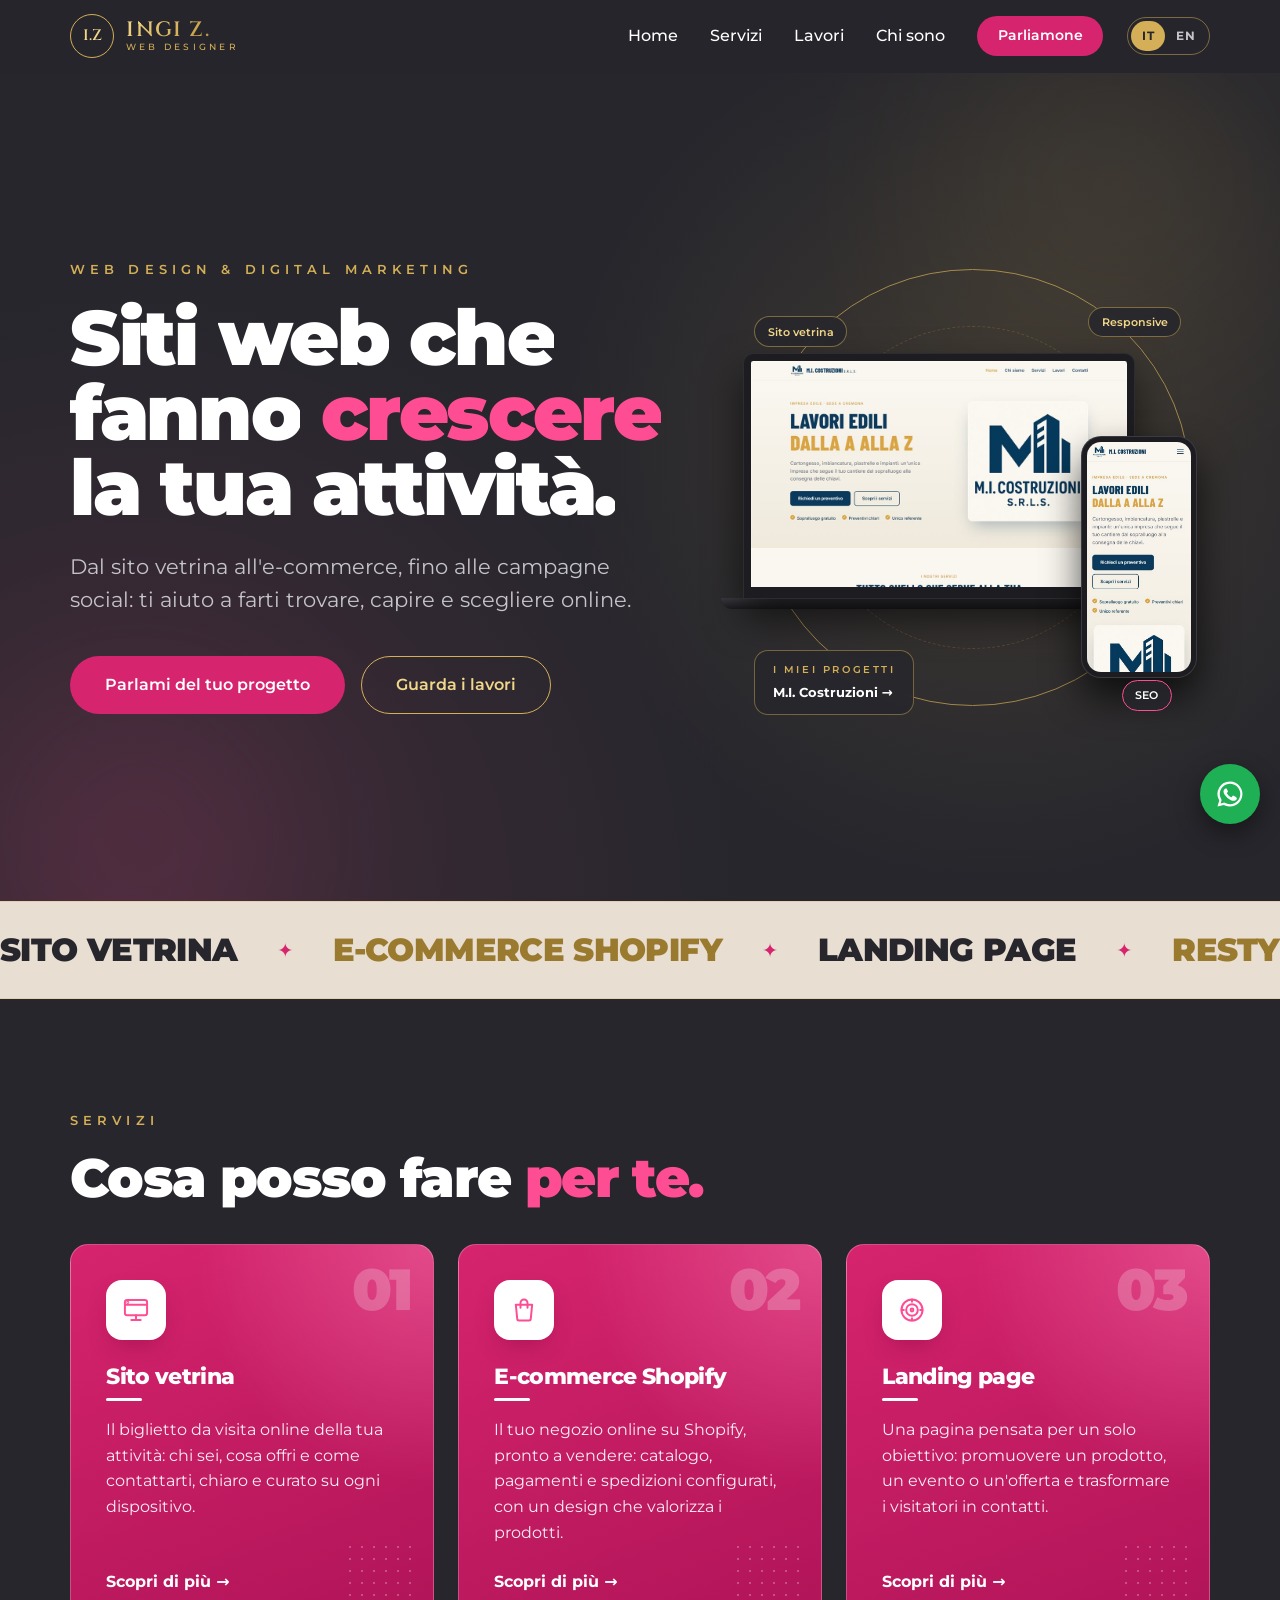
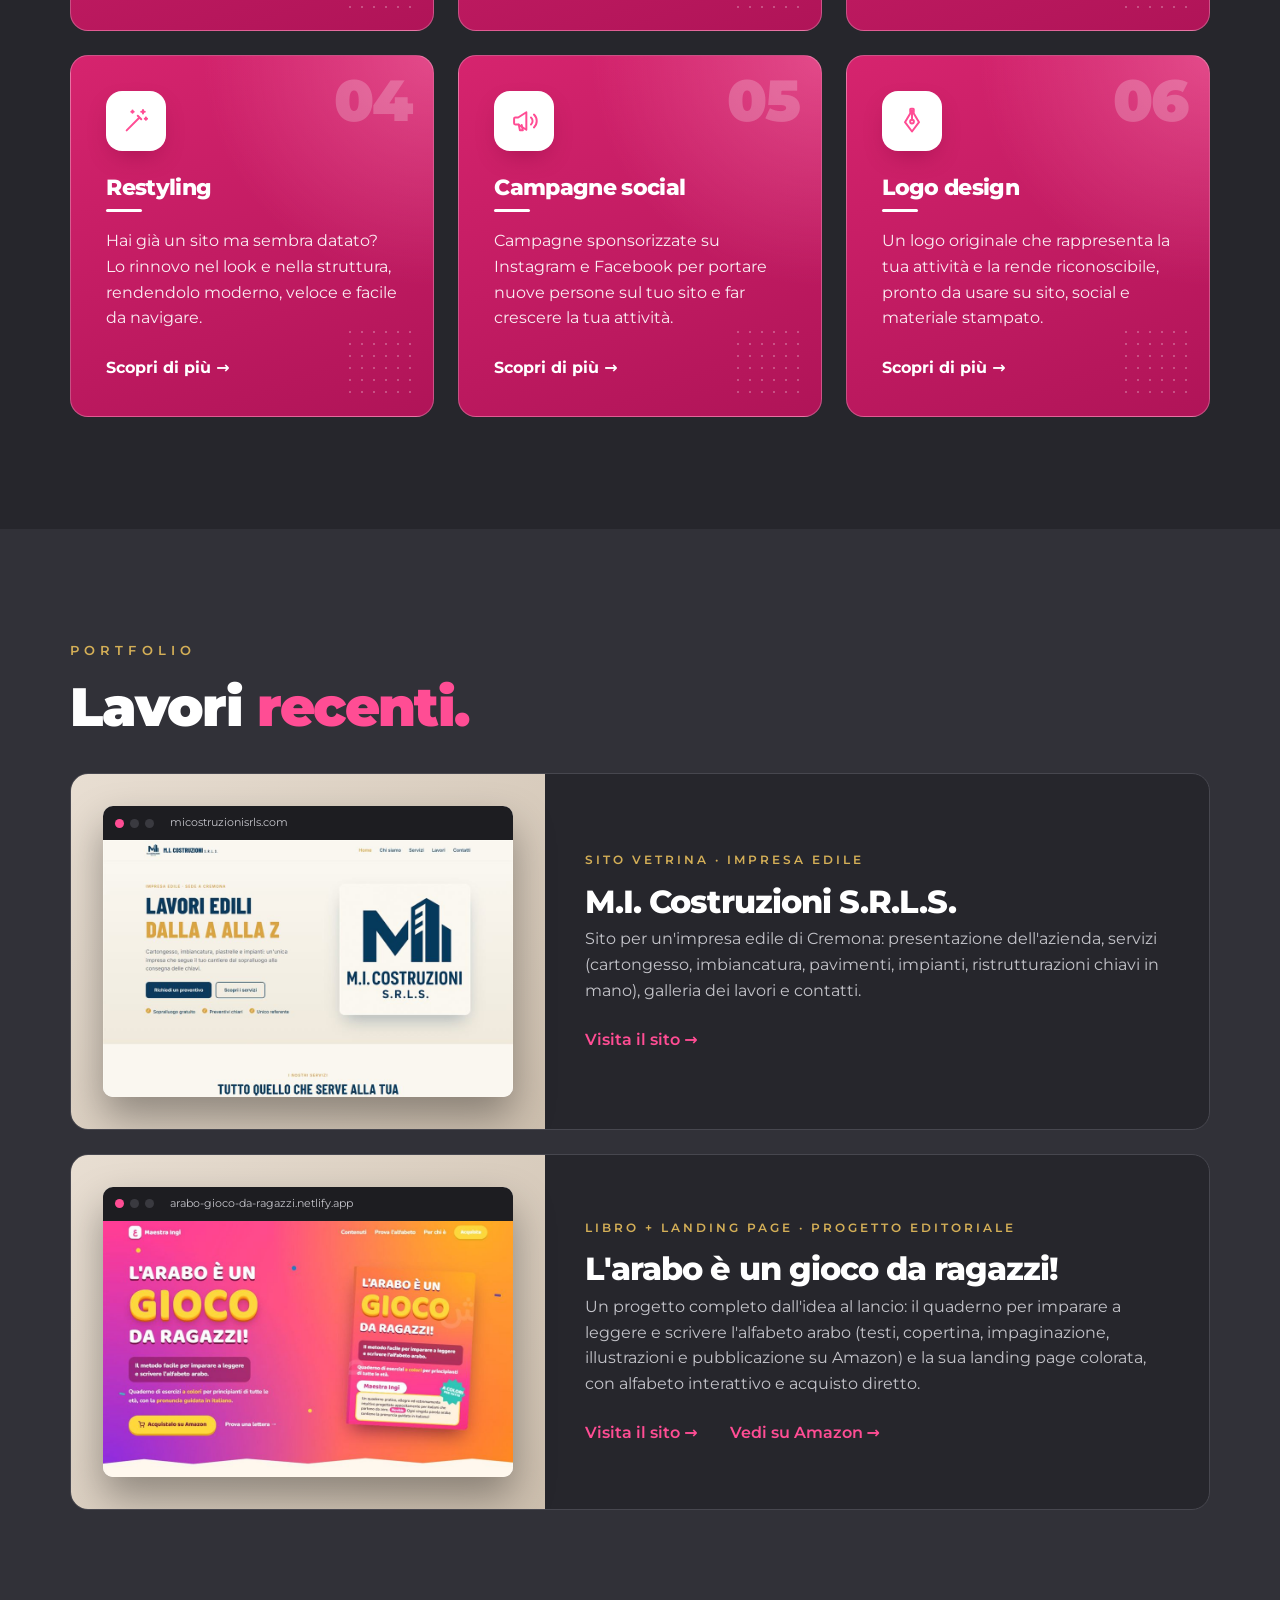
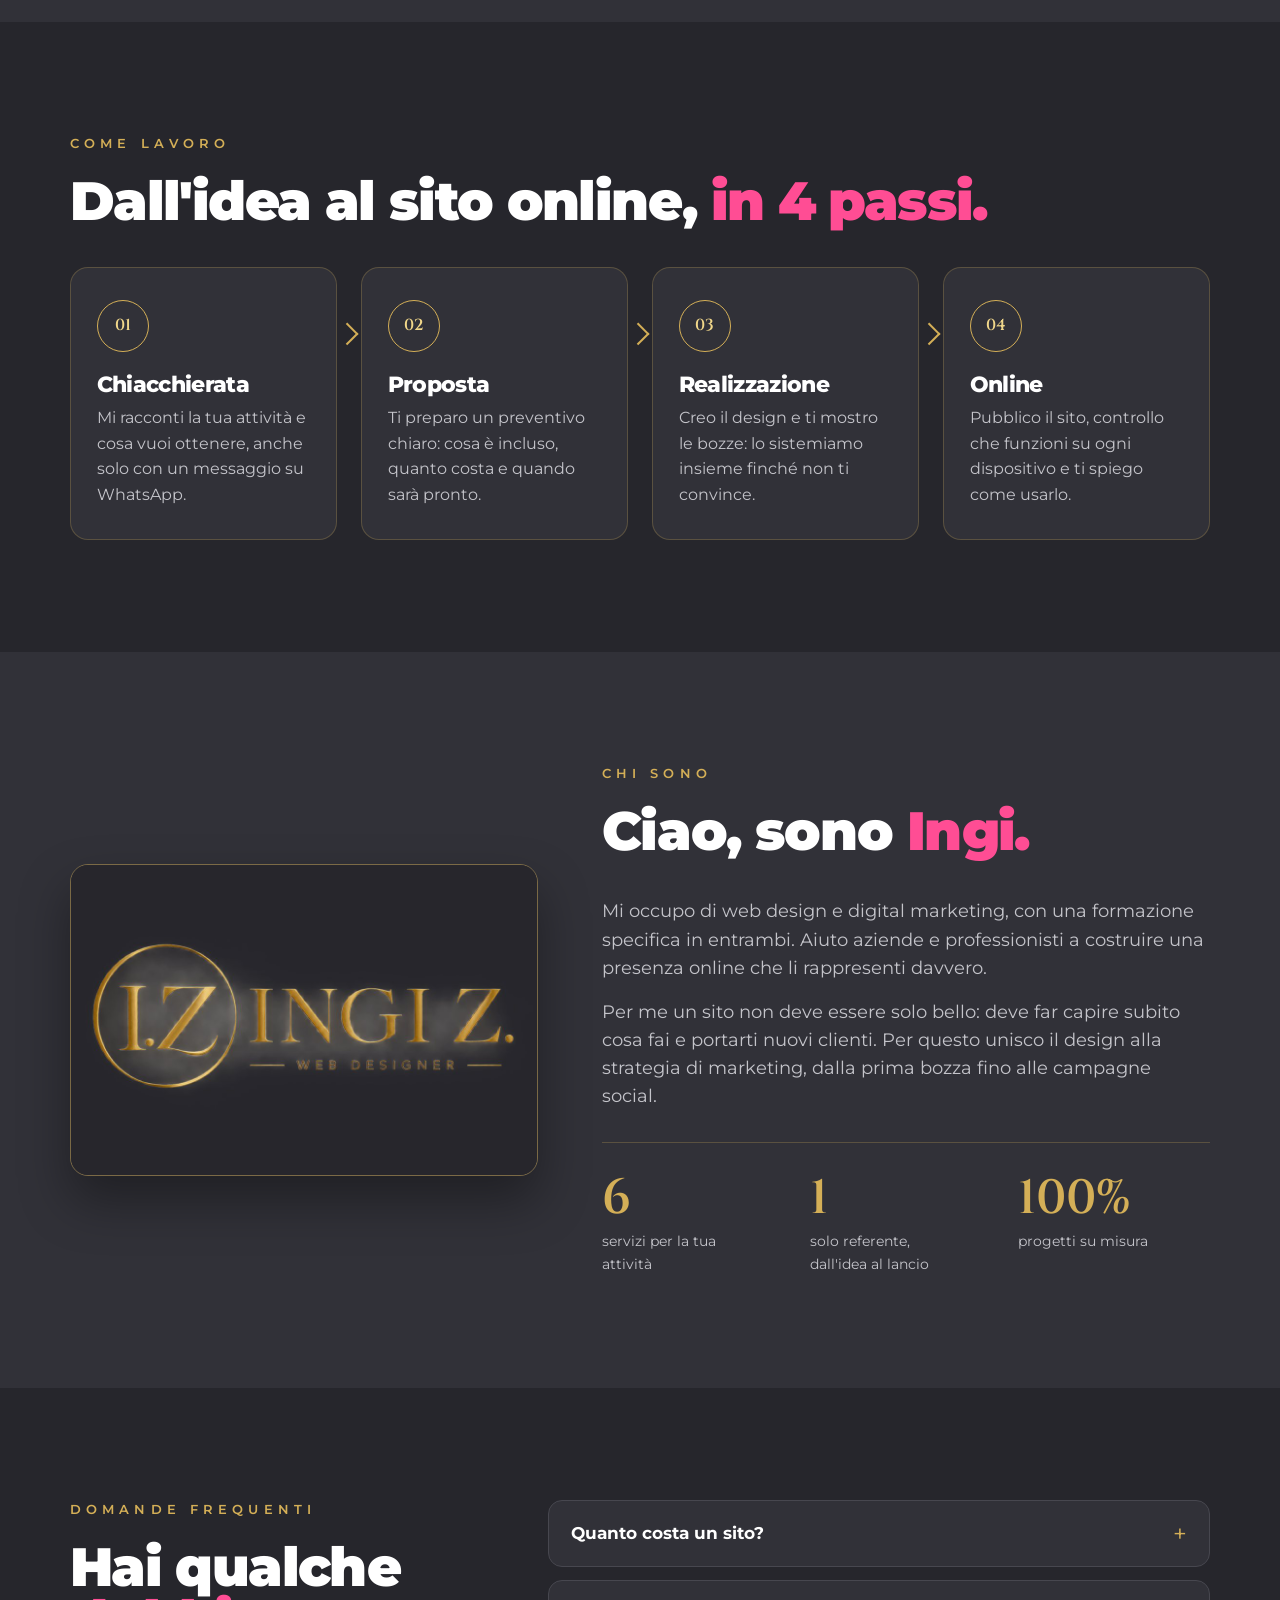
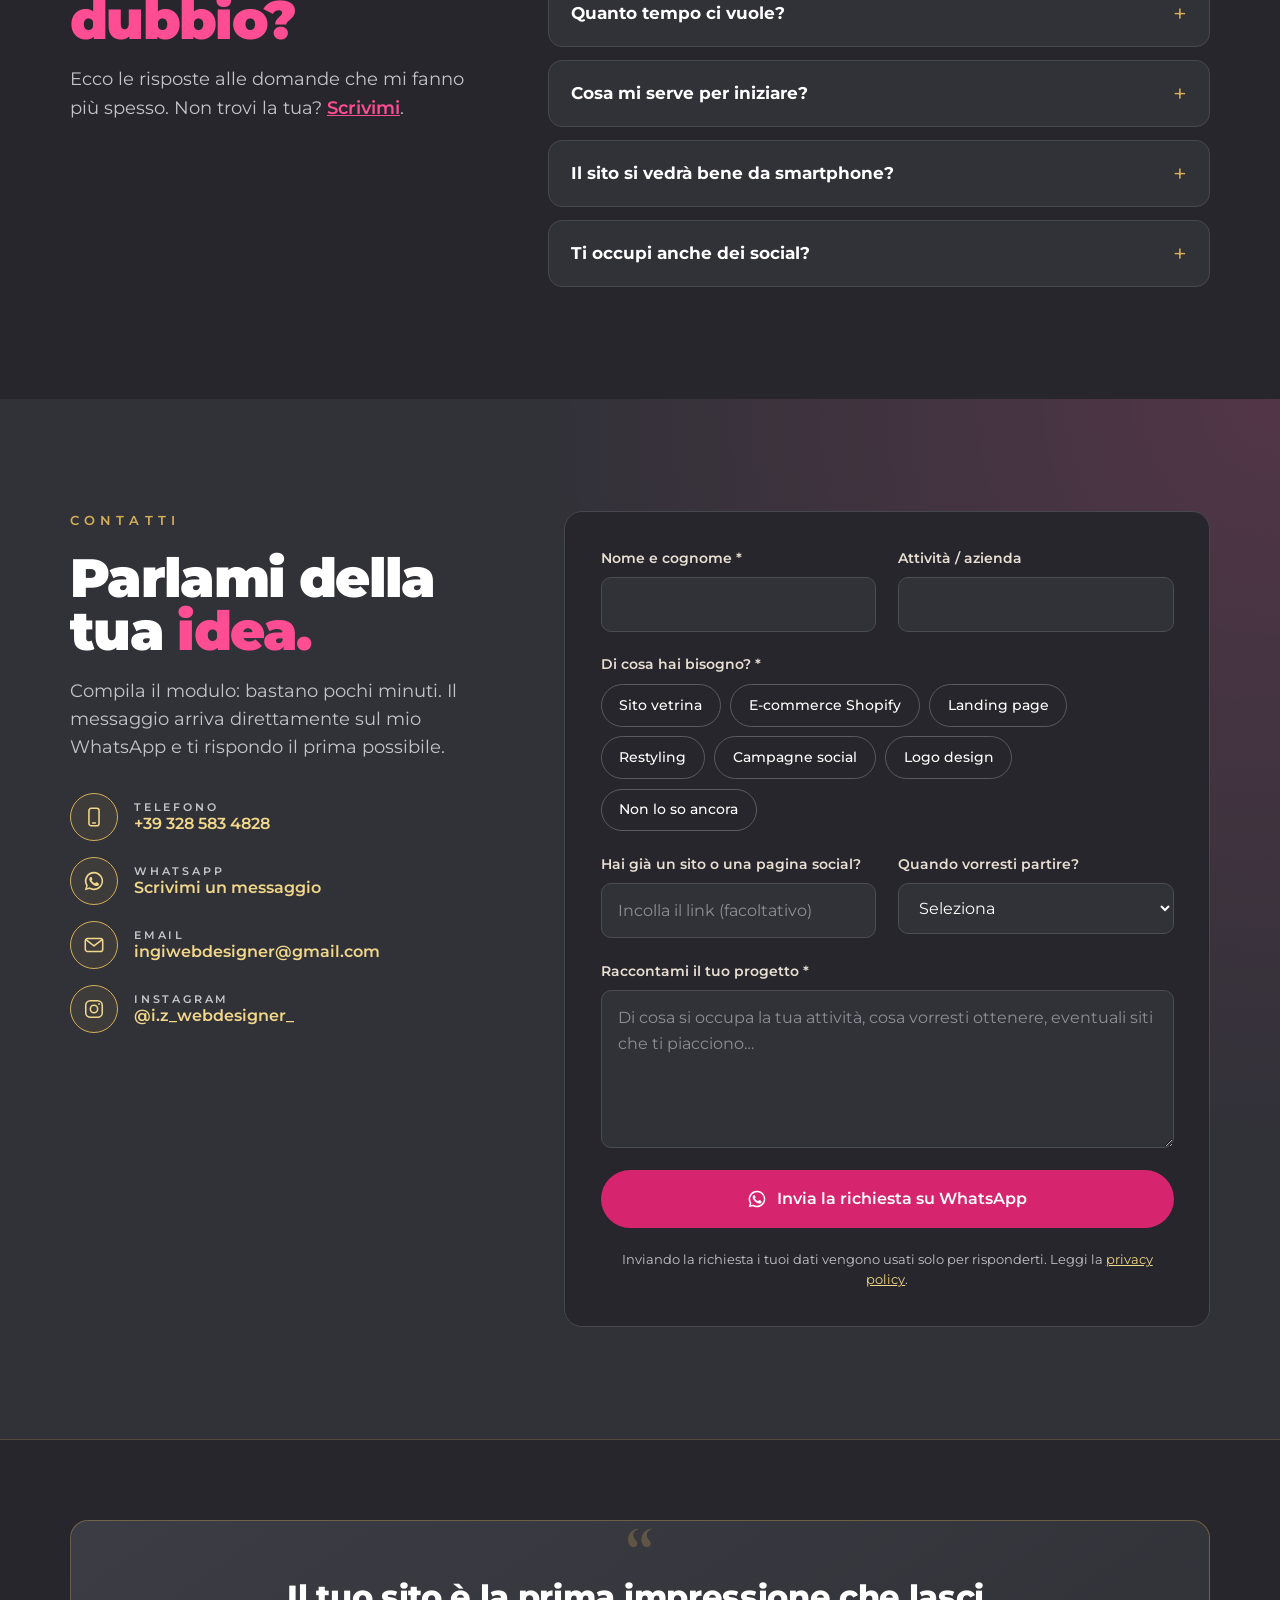
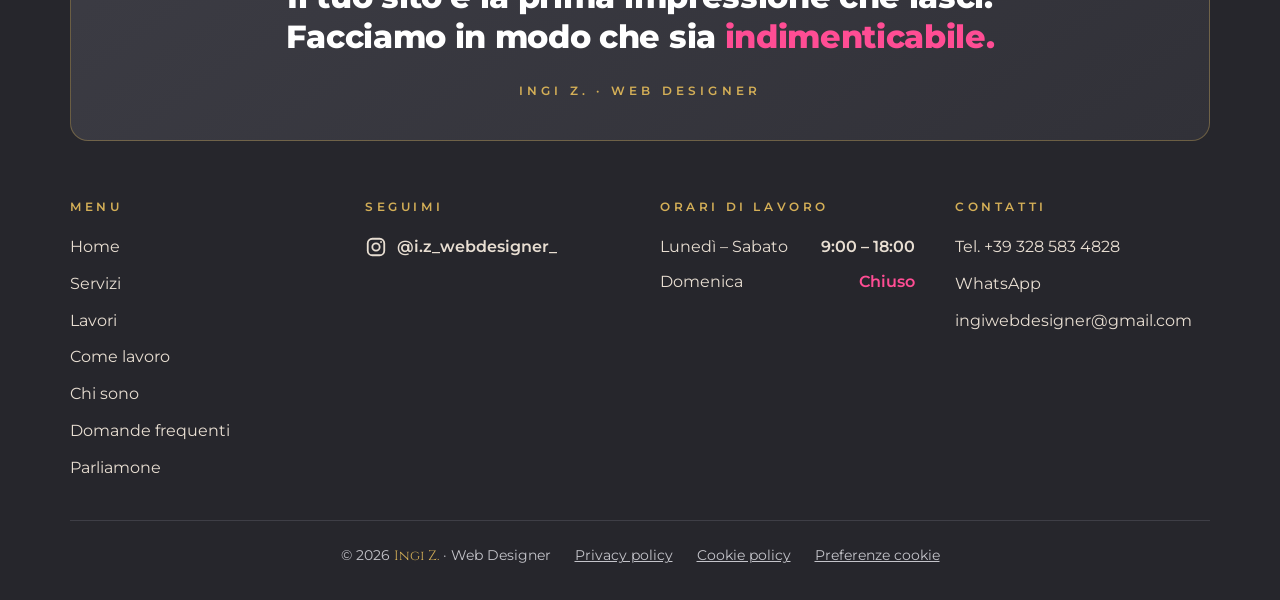
==== commit 2d0471d5: "Ritorno al sito com'era prima del 16 novembre (commit 0814a9f) Tolti SEO, versione araba, TikTok e i" ====
--- a/index.html
+++ b/index.html
@@ -5,79 +5,20 @@
   <meta name="viewport" content="width=device-width, initial-scale=1">
   <!-- Banner cookie di iubenda (Cookie Solution) -->
   <script type="text/javascript" src="https://embeds.iubenda.com/widgets/b3b975a0-d381-461b-8235-f66fe12b04c7.js"></script>
-  <title>Web Designer a Cremona | Siti web, e-commerce e landing page – Ingi Z.</title>
+  <title>Ingi Z. — Web Designer</title>
   <link rel="icon" href="assets/favicon.svg" type="image/svg+xml">
   <link rel="apple-touch-icon" href="assets/apple-touch-icon.png">
-  <meta name="description" content="Web designer a Cremona: creo siti vetrina, e-commerce Shopify, landing page e campagne social per aziende e professionisti. Siti veloci, pensati per lo smartphone e per farti trovare su Google. Preventivo gratuito.">
-  <meta name="robots" content="index, follow, max-image-preview:large">
+  <meta name="description" content="Ingi Z., web designer: siti vetrina, e-commerce Shopify, landing page, restyling, logo e campagne social per aziende e professionisti. Richiedi un preventivo su WhatsApp.">
   <meta name="theme-color" content="#26262C">
-  <link rel="canonical" href="https://ingiwebdesigner.com/">
-  <link rel="alternate" hreflang="it" href="https://ingiwebdesigner.com/">
-  <link rel="alternate" hreflang="en" href="https://ingiwebdesigner.com/en/">
-  <link rel="alternate" hreflang="ar" href="https://ingiwebdesigner.com/ar/">
-  <link rel="alternate" hreflang="x-default" href="https://ingiwebdesigner.com/">
+  <link rel="alternate" hreflang="it" href="index.html">
+  <link rel="alternate" hreflang="en" href="en/index.html">
   <!-- Anteprima quando il link viene condiviso su WhatsApp e social -->
   <meta property="og:type" content="website">
-  <meta property="og:site_name" content="Ingi Z. Web Designer">
   <meta property="og:locale" content="it_IT">
-  <meta property="og:locale:alternate" content="en_GB">
-  <meta property="og:url" content="https://ingiwebdesigner.com/">
-  <meta property="og:title" content="Web Designer a Cremona – Ingi Z.">
+  <meta property="og:title" content="Ingi Z. — Web Designer">
   <meta property="og:description" content="Siti web che fanno crescere la tua attività: siti vetrina, e-commerce, landing page e campagne social.">
-  <meta property="og:image" content="https://ingiwebdesigner.com/assets/logo-izwd.jpg">
-  <meta property="og:image:width" content="960">
-  <meta property="og:image:height" content="640">
-  <meta property="og:image:alt" content="Logo Ingi Z. Web Designer">
-  <meta name="twitter:card" content="summary_large_image">
   <link rel="preload" href="assets/fonts/montserrat.woff2" as="font" type="font/woff2" crossorigin>
   <link rel="stylesheet" href="style.css">
-  <!-- Dati strutturati: dicono a Google chi sei, dove lavori e come contattarti -->
-  <script type="application/ld+json">
-  {
-    "@context": "https://schema.org",
-    "@graph": [
-      {
-        "@type": "ProfessionalService",
-        "@id": "https://ingiwebdesigner.com/#business",
-        "name": "Ingi Z. Web Designer",
-        "url": "https://ingiwebdesigner.com/",
-        "image": "https://ingiwebdesigner.com/assets/logo-izwd.jpg",
-        "logo": "https://ingiwebdesigner.com/assets/logo-izwd.jpg",
-        "description": "Web designer a Cremona: siti vetrina, e-commerce Shopify, landing page, restyling, logo e campagne social per aziende e professionisti.",
-        "telephone": "+39 328 583 4828",
-        "email": "ingiwebdesigner@gmail.com",
-        "address": { "@type": "PostalAddress", "addressLocality": "Cremona", "postalCode": "26100", "addressRegion": "CR", "addressCountry": "IT" },
-        "areaServed": [
-          { "@type": "City", "name": "Cremona" },
-          { "@type": "AdministrativeArea", "name": "Lombardia" },
-          { "@type": "Country", "name": "Italia" }
-        ],
-        "knowsLanguage": ["it", "en", "ar"],
-        "sameAs": ["https://www.instagram.com/i.z_webdesigner_/"],
-        "hasOfferCatalog": {
-          "@type": "OfferCatalog",
-          "name": "Servizi di web design",
-          "itemListElement": [
-            { "@type": "Offer", "itemOffered": { "@type": "Service", "name": "Sito vetrina" } },
-            { "@type": "Offer", "itemOffered": { "@type": "Service", "name": "E-commerce Shopify" } },
-            { "@type": "Offer", "itemOffered": { "@type": "Service", "name": "Landing page" } },
-            { "@type": "Offer", "itemOffered": { "@type": "Service", "name": "Restyling di siti web" } },
-            { "@type": "Offer", "itemOffered": { "@type": "Service", "name": "Campagne social" } },
-            { "@type": "Offer", "itemOffered": { "@type": "Service", "name": "Logo design" } }
-          ]
-        }
-      },
-      {
-        "@type": "WebSite",
-        "@id": "https://ingiwebdesigner.com/#website",
-        "url": "https://ingiwebdesigner.com/",
-        "name": "Ingi Z. Web Designer",
-        "inLanguage": ["it", "en", "ar"],
-        "publisher": { "@id": "https://ingiwebdesigner.com/#business" }
-      }
-    ]
-  }
-  </script>
 </head>
 <body>
   <a href="#contenuto" class="skip-link">Vai al contenuto</a>
@@ -102,7 +43,6 @@
       <div class="lang" aria-label="Lingua">
         <a href="index.html" aria-current="page">IT</a>
         <a href="en/index.html" hreflang="en" lang="en" title="English">EN</a>
-        <a href="ar/index.html" hreflang="ar" lang="ar" dir="rtl" title="العربية">AR</a>
       </div>
       <button class="nav__toggle" type="button" aria-label="Apri il menu" aria-expanded="false" aria-controls="menu-mobile">
         <span></span><span></span><span></span>
@@ -130,7 +70,6 @@
       <div class="lang lang--drawer" aria-label="Lingua">
         <a href="index.html" aria-current="page">Italiano</a>
         <a href="en/index.html" hreflang="en" lang="en">English</a>
-        <a href="ar/index.html" hreflang="ar" lang="ar" dir="rtl">العربية</a>
       </div>
       <a href="#contatti" class="btn drawer__cta">Parliamone</a>
     </aside>
@@ -142,8 +81,8 @@
     <div class="container hero__inner">
       <div class="hero__content">
         <p class="eyebrow">Web design &amp; digital marketing</p>
-        <h1>Siti web che fanno <span class="accent">crescere</span> la tua attività, da Cremona.</h1>
-        <p class="hero__sub">Dal sito vetrina all'e-commerce, fino alle campagne social: ti aiuto a farti trovare, capire e scegliere online. Da Cremona a qualsiasi città: lavoro anche da remoto.</p>
+        <h1>Siti web che fanno <span class="accent">crescere</span> la tua attività.</h1>
+        <p class="hero__sub">Dal sito vetrina all'e-commerce, fino alle campagne social: ti aiuto a farti trovare, capire e scegliere online.</p>
         <div class="hero__actions">
           <a href="#contatti" class="btn">Parlami del tuo progetto</a>
           <a href="#lavori" class="btn btn--ghost">Guarda i lavori</a>
@@ -370,13 +309,12 @@
             </div>
           </a>
           <div class="work__body">
-            <span class="work__tag">Libro + Landing page + Contenuti social · Progetto editoriale</span>
+            <span class="work__tag">Libro + Landing page · Progetto editoriale</span>
             <h3>L'arabo è un gioco da ragazzi!</h3>
-            <p>Un progetto completo dall'idea al lancio: il quaderno per imparare a leggere e scrivere l'alfabeto arabo (testi, copertina, impaginazione, illustrazioni e pubblicazione su Amazon) e la sua landing page colorata, con alfabeto interattivo e acquisto diretto. In più, i contenuti video per il profilo TikTok @studiare_arabo.</p>
+            <p>Un progetto completo dall'idea al lancio: il quaderno per imparare a leggere e scrivere l'alfabeto arabo (testi, copertina, impaginazione, illustrazioni e pubblicazione su Amazon) e la sua landing page colorata, con alfabeto interattivo e acquisto diretto.</p>
             <div class="work__links">
               <a href="https://arabo-gioco-da-ragazzi.netlify.app/" class="work__link" target="_blank" rel="noopener">Visita il sito &rarr;</a>
               <a href="https://amzn.eu/d/0giFYmPg" class="work__link" target="_blank" rel="noopener">Vedi su Amazon &rarr;</a>
-              <a href="https://www.tiktok.com/@studiare_arabo" class="work__link" target="_blank" rel="noopener">Vedi su TikTok &rarr;</a>
             </div>
           </div>
         </div>
@@ -421,7 +359,7 @@
       <div>
         <p class="eyebrow">CHI SONO</p>
         <h2>Ciao, sono <span class="accent">Ingi.</span></h2>
-        <p>Sono un web designer di Cremona: mi occupo di siti web e digital marketing, con una formazione specifica in entrambi. Aiuto aziende e professionisti a costruire una presenza online che li rappresenti davvero.</p>
+        <p>Mi occupo di web design e digital marketing, con una formazione specifica in entrambi. Aiuto aziende e professionisti a costruire una presenza online che li rappresenti davvero.</p>
         <p>Per me un sito non deve essere solo bello: deve far capire subito cosa fai e portarti nuovi clienti. Per questo unisco il design alla strategia di marketing, dalla prima bozza fino alle campagne social.</p>
         <div class="stats">
           <div class="stat"><span class="stat__num">6</span><span class="stat__label">servizi per la tua attività</span></div>
--- a/style.css
+++ b/style.css
@@ -8,11 +8,6 @@
   font-family: "Cinzel"; font-style: normal; font-weight: 400 900; font-display: swap;
   src: url("assets/fonts/cinzel.woff2") format("woff2");
   unicode-range: U+0000-00FF, U+0131, U+0152-0153, U+02BB-02BC, U+02C6, U+02DA, U+02DC, U+0304, U+0308, U+0329, U+2000-206F, U+20AC, U+2122, U+2191, U+2193, U+2212, U+2215, U+FEFF, U+FFFD;
-}
-@font-face {
-  font-family: "Cairo"; font-style: normal; font-weight: 400 900; font-display: swap;
-  src: url("assets/fonts/cairo-arabic.woff2") format("woff2");
-  unicode-range: U+0600-06FF, U+0750-077F, U+0870-088E, U+0890-0891, U+0898-08E1, U+08E3-08FF, U+200C-200E, U+2010-2011, U+204F, U+2E41, U+FB50-FDFF, U+FE70-FE74, U+FE76-FEFC;
 }
 
 :root {
@@ -811,45 +806,3 @@
   .nav__links { display: none; }
   .lang:not(.lang--drawer) { margin-left: auto; }
 }
-
-/* ---------- Versione araba: da destra a sinistra (solo pagine con dir="rtl") ---------- */
-html[dir="rtl"] body { font-family: "Cairo", "Montserrat", system-ui, sans-serif; }
-/* La spaziatura tra le lettere spezza le legature arabe: la tolgo, tranne nel logo in caratteri latini */
-html[dir="rtl"] body * { letter-spacing: normal; }
-html[dir="rtl"] .logo__name { letter-spacing: .08em; }
-html[dir="rtl"] .logo__tag { letter-spacing: .35em; }
-/* L'arabo ha bisogno di più interlinea nei titoli */
-html[dir="rtl"] h1, html[dir="rtl"] h2, html[dir="rtl"] h3 { line-height: 1.35; }
-html[dir="rtl"] .parola { padding-bottom: .2em; margin-bottom: -.2em; }
-
-html[dir="rtl"] .nav__links { margin-left: 0; margin-right: auto; }
-html[dir="rtl"] .nav__inner > .lang { margin-left: 0; margin-right: 1.5rem; }
-/* Il menu mobile entra da sinistra */
-html[dir="rtl"] .drawer__panel { right: auto; left: 0; border-left: 0; border-right: 1px solid rgba(212, 175, 87, .35); transform: translateX(-100%); }
-html[dir="rtl"] .drawer__links a { transition: color .2s, padding-right .2s; }
-html[dir="rtl"] .drawer__links a:hover { padding-left: 0; padding-right: .4rem; }
-/* La fascia scorrevole mantiene il verso dell'animazione */
-html[dir="rtl"] .marquee__track { direction: ltr; }
-/* Card dei servizi: numero e puntini sul lato opposto all'icona */
-html[dir="rtl"] .card__num { right: auto; left: 1.4rem; }
-html[dir="rtl"] .card::after { right: auto; left: 1.2rem; }
-html[dir="rtl"] .card:hover::after { transform: translate(4px, -4px); }
-html[dir="rtl"] .card h3::after { left: auto; right: 0; }
-html[dir="rtl"] .card__more:hover span { transform: translateX(-4px); }
-html[dir="rtl"] .modal__close { right: auto; left: 1rem; }
-html[dir="rtl"] .modal h3 { padding-right: 0; padding-left: 2.5rem; }
-html[dir="rtl"] .modal__body li { padding-left: 0; padding-right: 1.6rem; }
-html[dir="rtl"] .modal__body li::before { left: auto; right: 0; }
-html[dir="rtl"] .browser__bar span { margin-left: 0; margin-right: 10px; }
-/* Il banner cookie di iubenda è in italiano: va mostrato da sinistra a destra */
-html[dir="rtl"] #iubenda-cs-banner { direction: ltr; }
-/* Freccia tra i passi rivolta a sinistra */
-html[dir="rtl"] .step:not(:last-child)::after { right: auto; left: -1.2rem; transform: rotate(-135deg); }
-/* Numeri, telefono ed email restano da sinistra a destra */
-html[dir="rtl"] .contact__direct a > span:last-child, html[dir="rtl"] .hours li span:last-child { unicode-bidi: plaintext; }
-@media (max-width: 760px) {
-  html[dir="rtl"] .nav__inner > .lang { margin-right: 0; }
-}
-@media (max-width: 480px) {
-  html[dir="rtl"] .nav__inner > .lang { margin-right: auto; }
-}
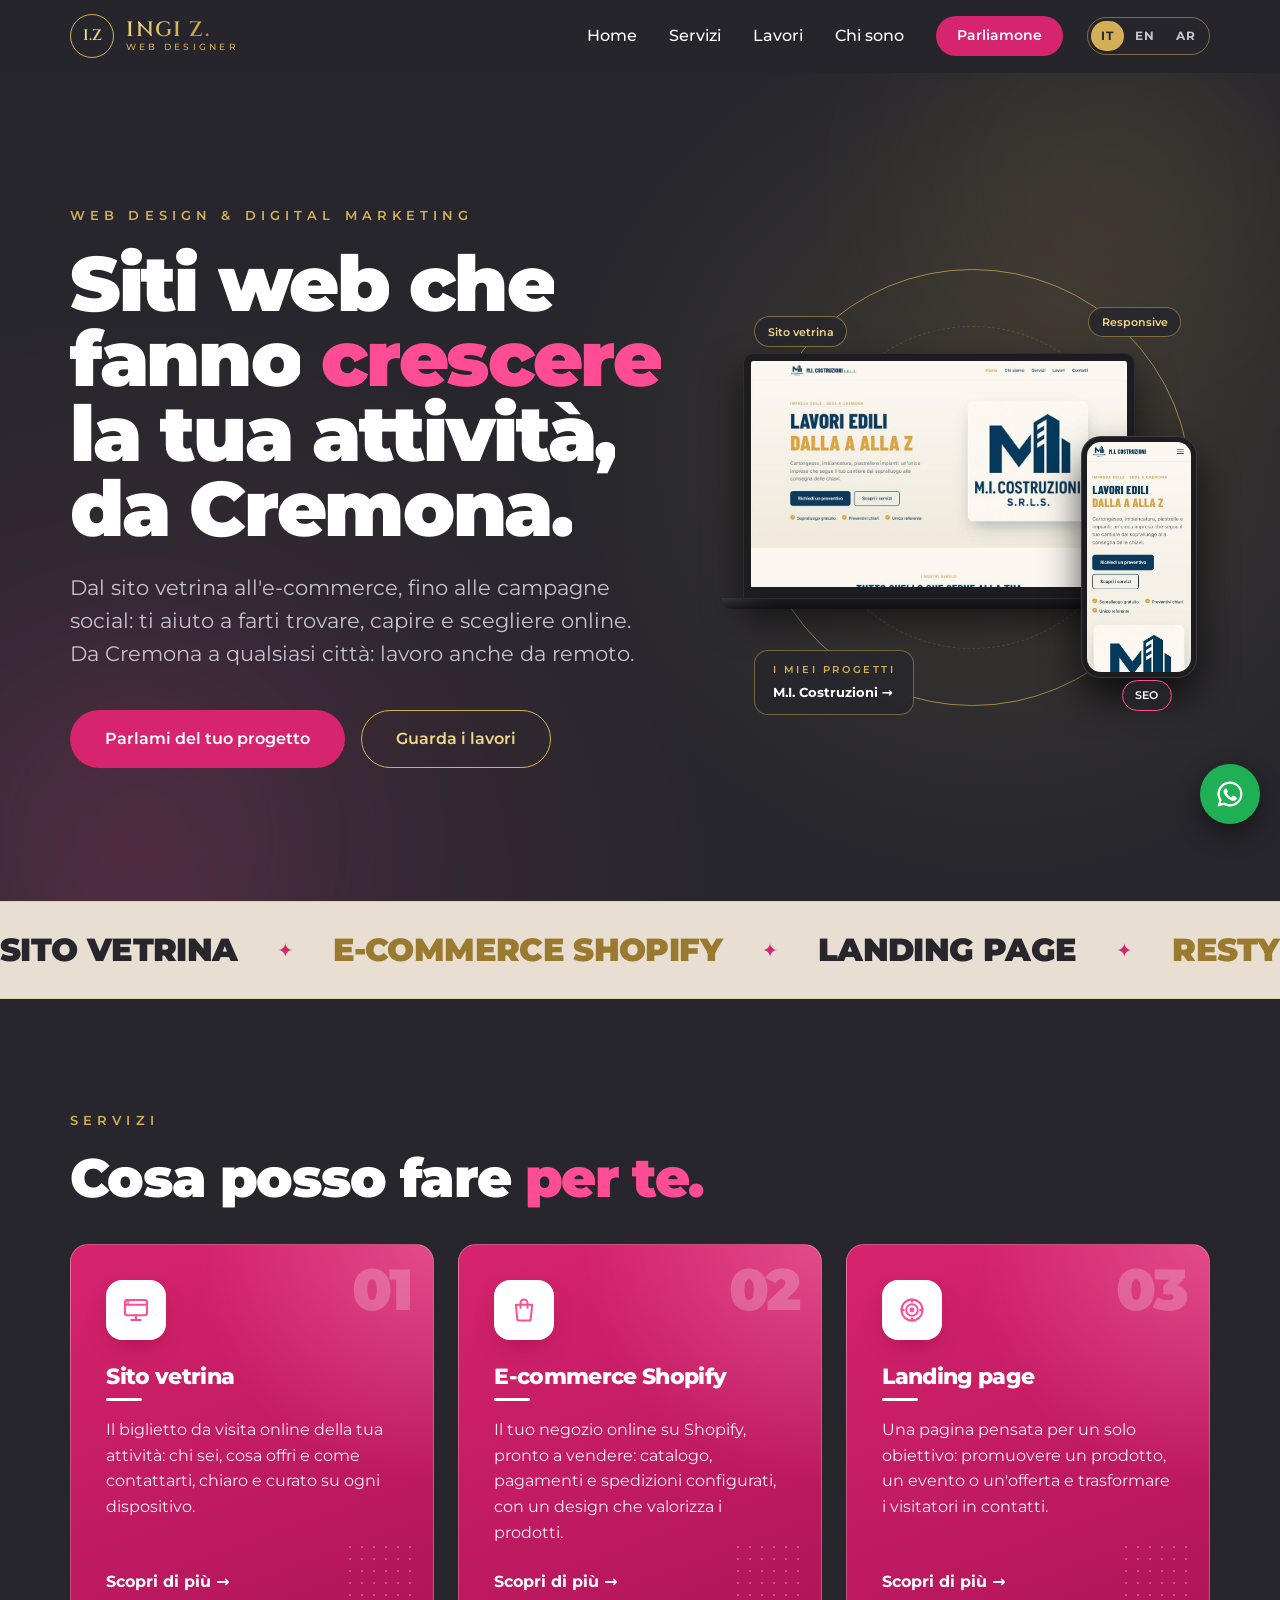
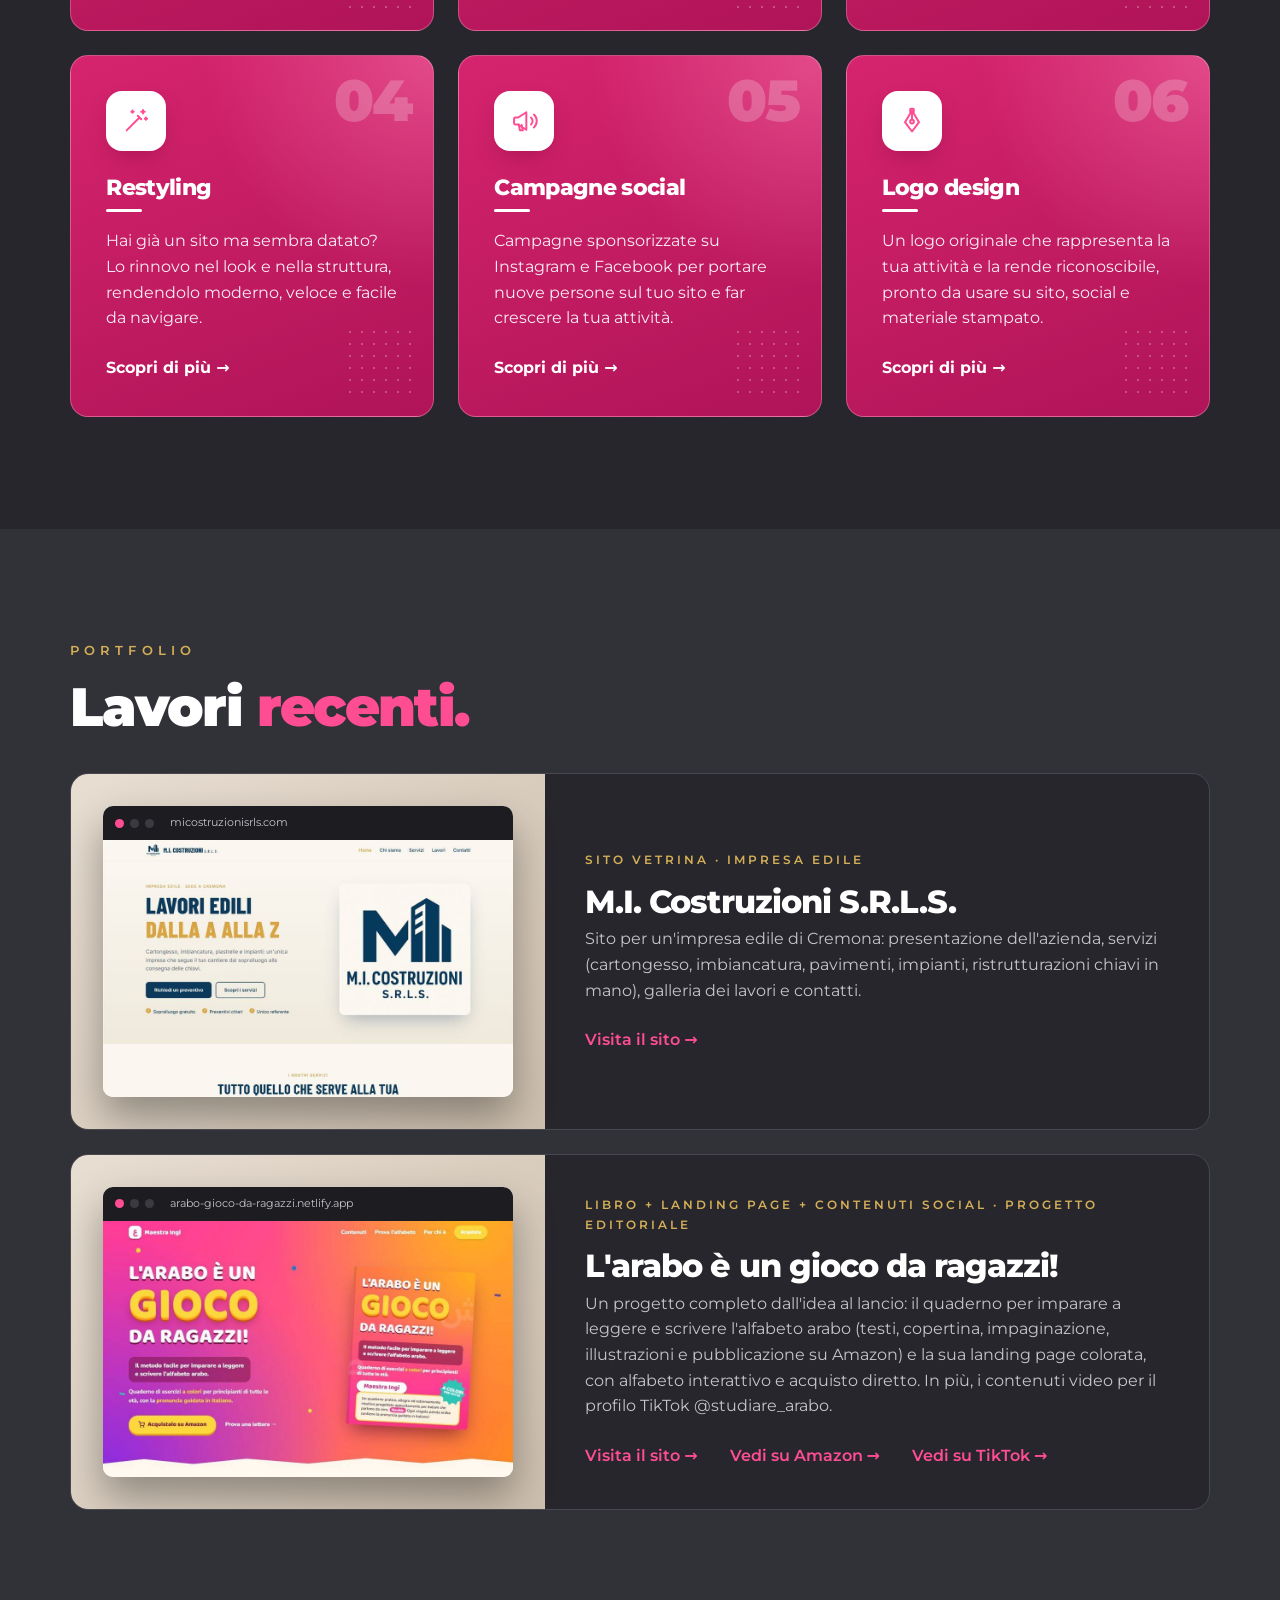
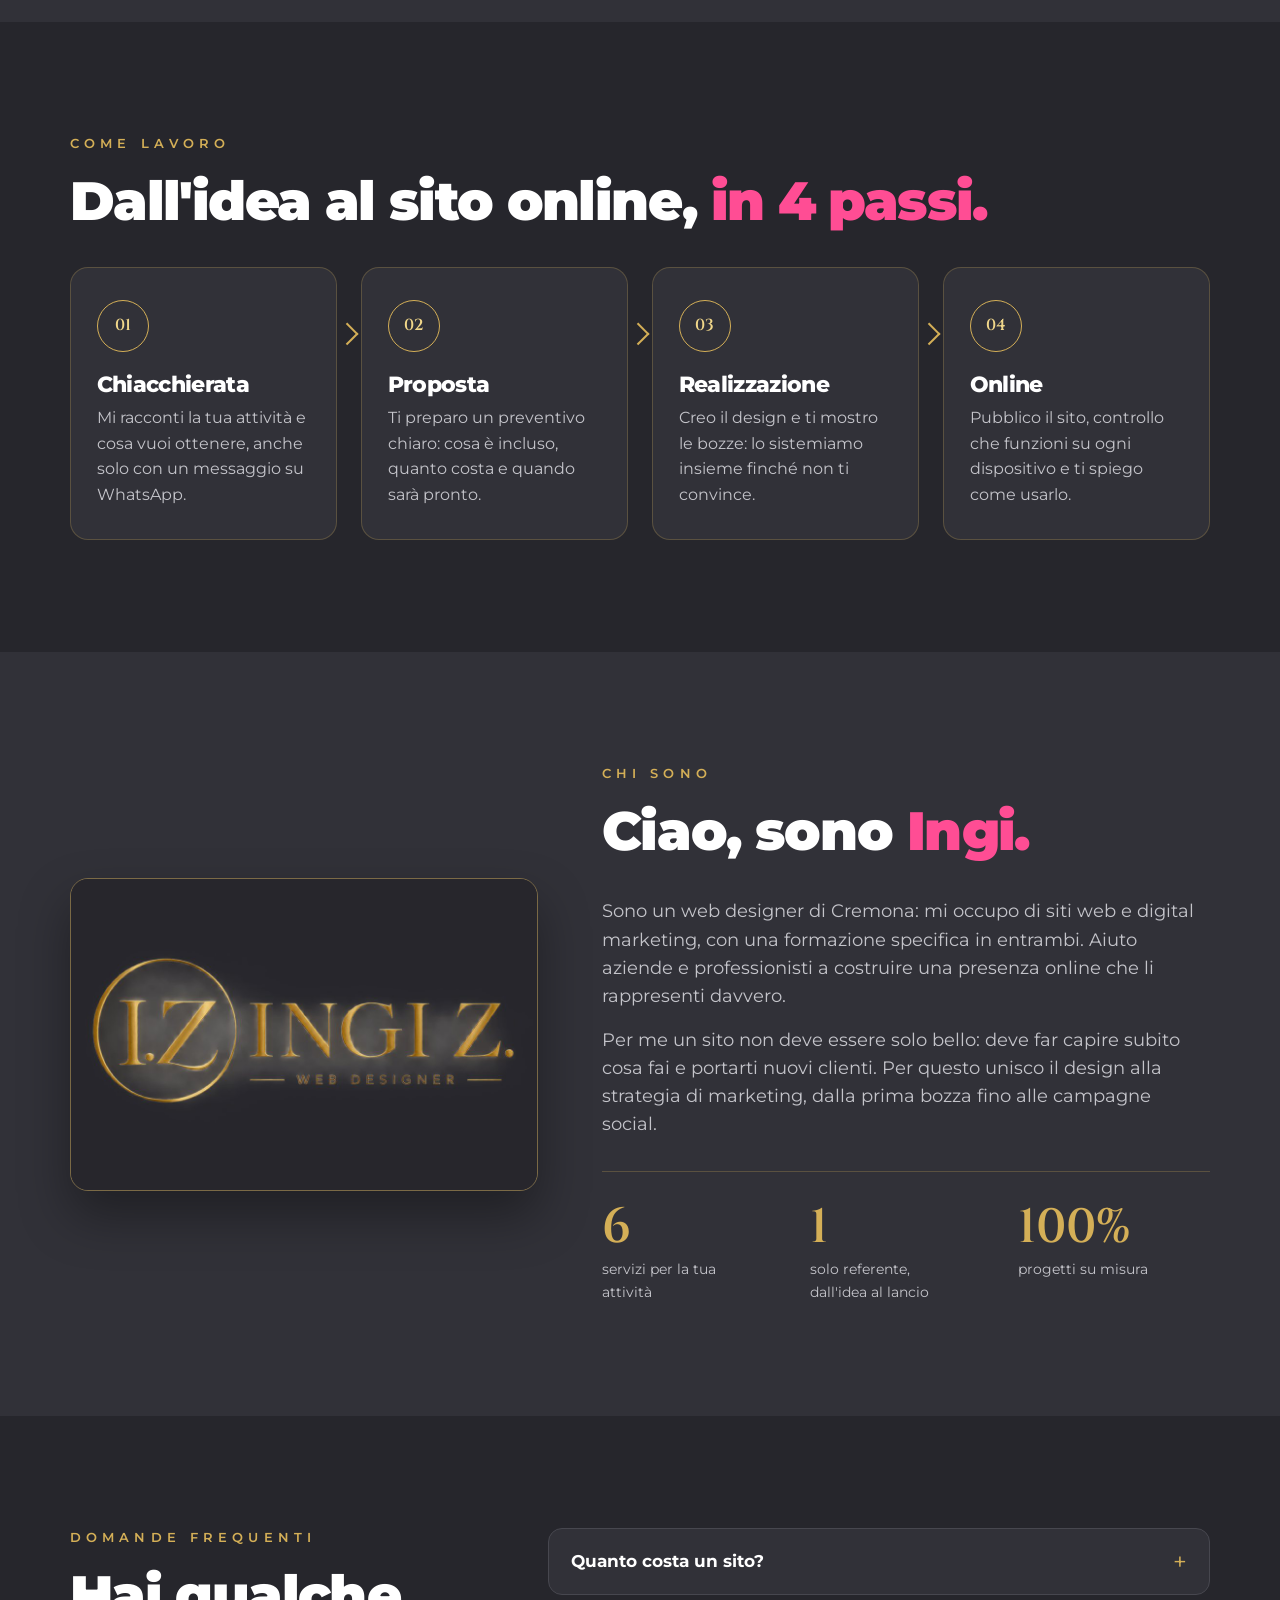
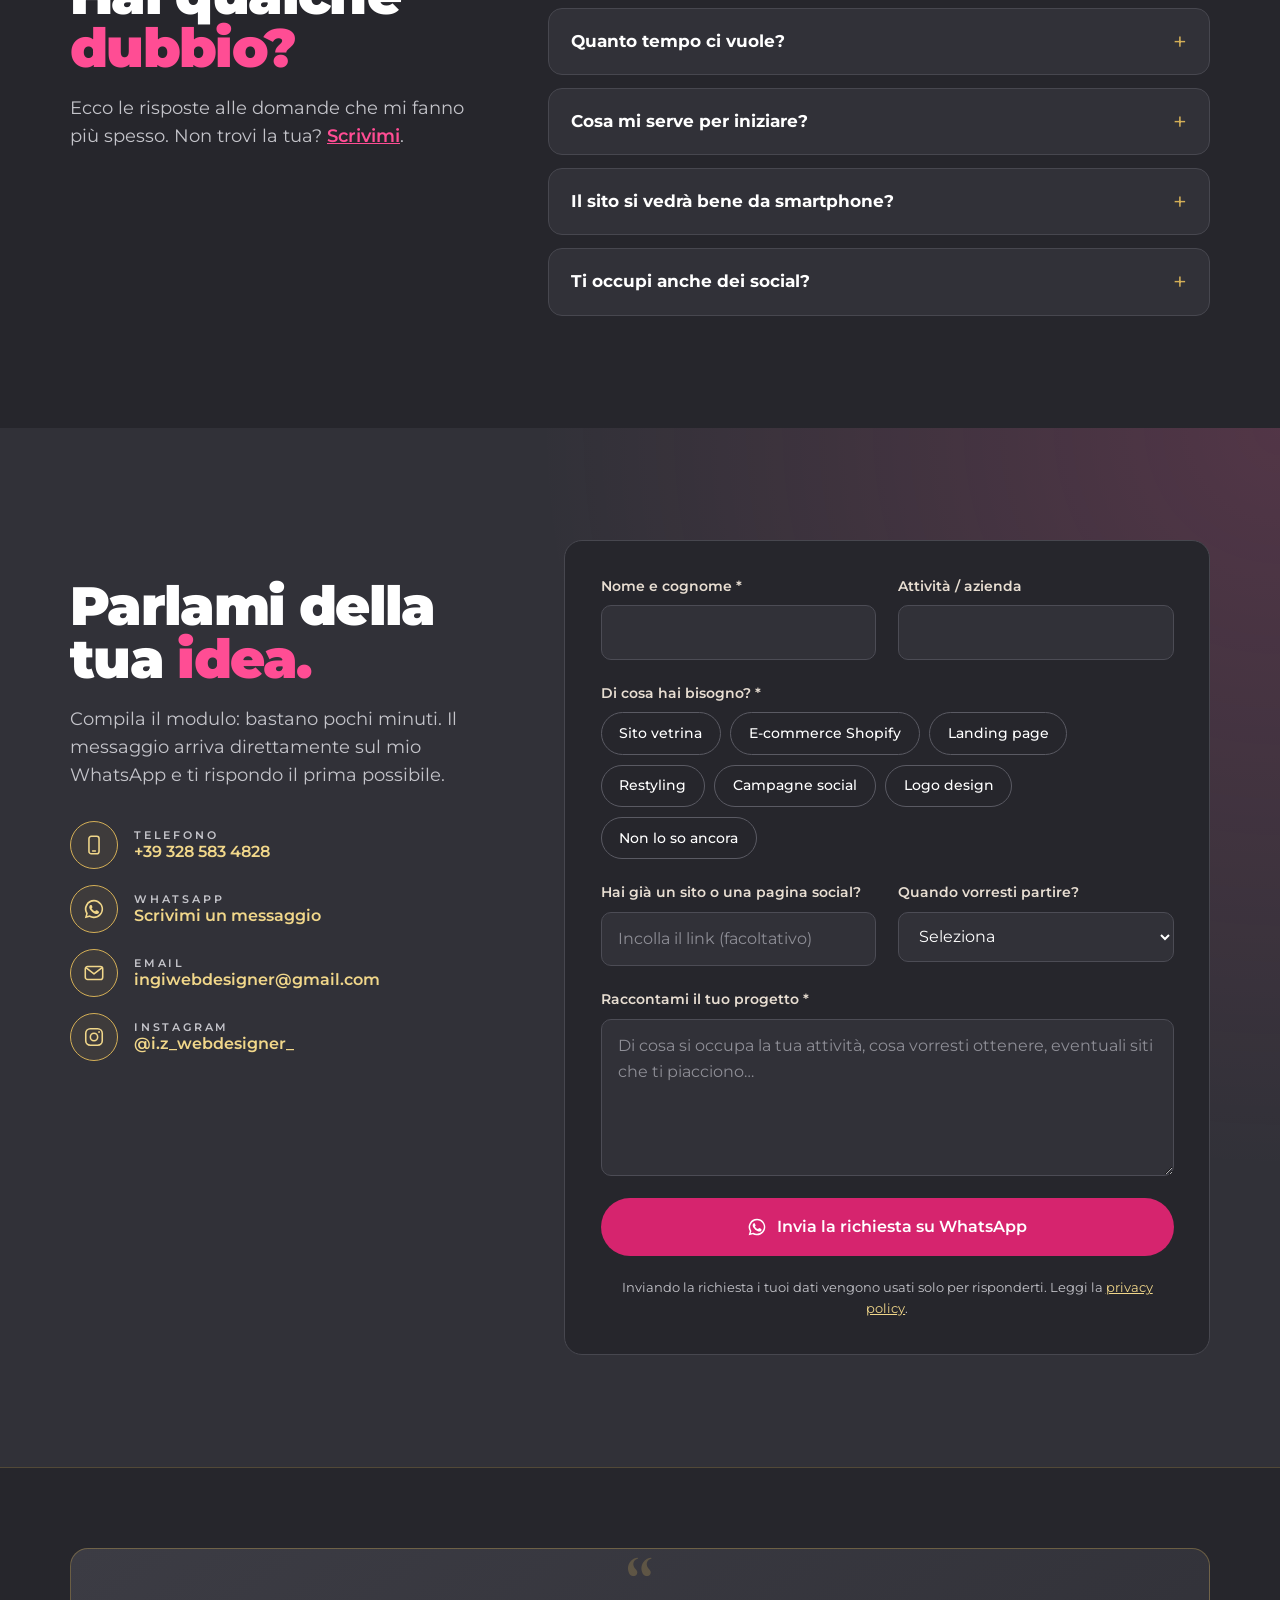
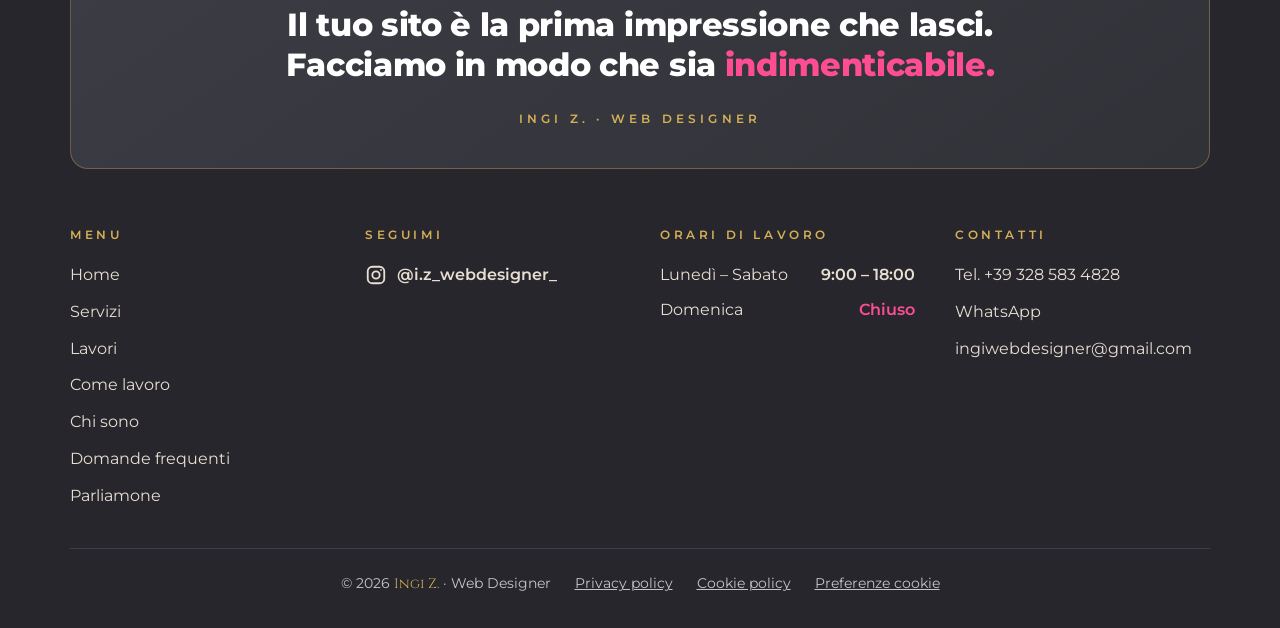
==== commit eb6fd804: "Ripristino di SEO, versione araba e TikTok con i colori originali (stato del commit e6f2945) Co-Auth" ====
--- a/index.html
+++ b/index.html
@@ -5,20 +5,79 @@
   <meta name="viewport" content="width=device-width, initial-scale=1">
   <!-- Banner cookie di iubenda (Cookie Solution) -->
   <script type="text/javascript" src="https://embeds.iubenda.com/widgets/b3b975a0-d381-461b-8235-f66fe12b04c7.js"></script>
-  <title>Ingi Z. — Web Designer</title>
+  <title>Web Designer a Cremona | Siti web, e-commerce e landing page – Ingi Z.</title>
   <link rel="icon" href="assets/favicon.svg" type="image/svg+xml">
   <link rel="apple-touch-icon" href="assets/apple-touch-icon.png">
-  <meta name="description" content="Ingi Z., web designer: siti vetrina, e-commerce Shopify, landing page, restyling, logo e campagne social per aziende e professionisti. Richiedi un preventivo su WhatsApp.">
+  <meta name="description" content="Web designer a Cremona: creo siti vetrina, e-commerce Shopify, landing page e campagne social per aziende e professionisti. Siti veloci, pensati per lo smartphone e per farti trovare su Google. Preventivo gratuito.">
+  <meta name="robots" content="index, follow, max-image-preview:large">
   <meta name="theme-color" content="#26262C">
-  <link rel="alternate" hreflang="it" href="index.html">
-  <link rel="alternate" hreflang="en" href="en/index.html">
+  <link rel="canonical" href="https://ingiwebdesigner.com/">
+  <link rel="alternate" hreflang="it" href="https://ingiwebdesigner.com/">
+  <link rel="alternate" hreflang="en" href="https://ingiwebdesigner.com/en/">
+  <link rel="alternate" hreflang="ar" href="https://ingiwebdesigner.com/ar/">
+  <link rel="alternate" hreflang="x-default" href="https://ingiwebdesigner.com/">
   <!-- Anteprima quando il link viene condiviso su WhatsApp e social -->
   <meta property="og:type" content="website">
+  <meta property="og:site_name" content="Ingi Z. Web Designer">
   <meta property="og:locale" content="it_IT">
-  <meta property="og:title" content="Ingi Z. — Web Designer">
+  <meta property="og:locale:alternate" content="en_GB">
+  <meta property="og:url" content="https://ingiwebdesigner.com/">
+  <meta property="og:title" content="Web Designer a Cremona – Ingi Z.">
   <meta property="og:description" content="Siti web che fanno crescere la tua attività: siti vetrina, e-commerce, landing page e campagne social.">
+  <meta property="og:image" content="https://ingiwebdesigner.com/assets/logo-izwd.jpg">
+  <meta property="og:image:width" content="960">
+  <meta property="og:image:height" content="640">
+  <meta property="og:image:alt" content="Logo Ingi Z. Web Designer">
+  <meta name="twitter:card" content="summary_large_image">
   <link rel="preload" href="assets/fonts/montserrat.woff2" as="font" type="font/woff2" crossorigin>
   <link rel="stylesheet" href="style.css">
+  <!-- Dati strutturati: dicono a Google chi sei, dove lavori e come contattarti -->
+  <script type="application/ld+json">
+  {
+    "@context": "https://schema.org",
+    "@graph": [
+      {
+        "@type": "ProfessionalService",
+        "@id": "https://ingiwebdesigner.com/#business",
+        "name": "Ingi Z. Web Designer",
+        "url": "https://ingiwebdesigner.com/",
+        "image": "https://ingiwebdesigner.com/assets/logo-izwd.jpg",
+        "logo": "https://ingiwebdesigner.com/assets/logo-izwd.jpg",
+        "description": "Web designer a Cremona: siti vetrina, e-commerce Shopify, landing page, restyling, logo e campagne social per aziende e professionisti.",
+        "telephone": "+39 328 583 4828",
+        "email": "ingiwebdesigner@gmail.com",
+        "address": { "@type": "PostalAddress", "addressLocality": "Cremona", "postalCode": "26100", "addressRegion": "CR", "addressCountry": "IT" },
+        "areaServed": [
+          { "@type": "City", "name": "Cremona" },
+          { "@type": "AdministrativeArea", "name": "Lombardia" },
+          { "@type": "Country", "name": "Italia" }
+        ],
+        "knowsLanguage": ["it", "en", "ar"],
+        "sameAs": ["https://www.instagram.com/i.z_webdesigner_/"],
+        "hasOfferCatalog": {
+          "@type": "OfferCatalog",
+          "name": "Servizi di web design",
+          "itemListElement": [
+            { "@type": "Offer", "itemOffered": { "@type": "Service", "name": "Sito vetrina" } },
+            { "@type": "Offer", "itemOffered": { "@type": "Service", "name": "E-commerce Shopify" } },
+            { "@type": "Offer", "itemOffered": { "@type": "Service", "name": "Landing page" } },
+            { "@type": "Offer", "itemOffered": { "@type": "Service", "name": "Restyling di siti web" } },
+            { "@type": "Offer", "itemOffered": { "@type": "Service", "name": "Campagne social" } },
+            { "@type": "Offer", "itemOffered": { "@type": "Service", "name": "Logo design" } }
+          ]
+        }
+      },
+      {
+        "@type": "WebSite",
+        "@id": "https://ingiwebdesigner.com/#website",
+        "url": "https://ingiwebdesigner.com/",
+        "name": "Ingi Z. Web Designer",
+        "inLanguage": ["it", "en", "ar"],
+        "publisher": { "@id": "https://ingiwebdesigner.com/#business" }
+      }
+    ]
+  }
+  </script>
 </head>
 <body>
   <a href="#contenuto" class="skip-link">Vai al contenuto</a>
@@ -43,6 +102,7 @@
       <div class="lang" aria-label="Lingua">
         <a href="index.html" aria-current="page">IT</a>
         <a href="en/index.html" hreflang="en" lang="en" title="English">EN</a>
+        <a href="ar/index.html" hreflang="ar" lang="ar" dir="rtl" title="العربية">AR</a>
       </div>
       <button class="nav__toggle" type="button" aria-label="Apri il menu" aria-expanded="false" aria-controls="menu-mobile">
         <span></span><span></span><span></span>
@@ -70,6 +130,7 @@
       <div class="lang lang--drawer" aria-label="Lingua">
         <a href="index.html" aria-current="page">Italiano</a>
         <a href="en/index.html" hreflang="en" lang="en">English</a>
+        <a href="ar/index.html" hreflang="ar" lang="ar" dir="rtl">العربية</a>
       </div>
       <a href="#contatti" class="btn drawer__cta">Parliamone</a>
     </aside>
@@ -81,8 +142,8 @@
     <div class="container hero__inner">
       <div class="hero__content">
         <p class="eyebrow">Web design &amp; digital marketing</p>
-        <h1>Siti web che fanno <span class="accent">crescere</span> la tua attività.</h1>
-        <p class="hero__sub">Dal sito vetrina all'e-commerce, fino alle campagne social: ti aiuto a farti trovare, capire e scegliere online.</p>
+        <h1>Siti web che fanno <span class="accent">crescere</span> la tua attività, da Cremona.</h1>
+        <p class="hero__sub">Dal sito vetrina all'e-commerce, fino alle campagne social: ti aiuto a farti trovare, capire e scegliere online. Da Cremona a qualsiasi città: lavoro anche da remoto.</p>
         <div class="hero__actions">
           <a href="#contatti" class="btn">Parlami del tuo progetto</a>
           <a href="#lavori" class="btn btn--ghost">Guarda i lavori</a>
@@ -309,12 +370,13 @@
             </div>
           </a>
           <div class="work__body">
-            <span class="work__tag">Libro + Landing page · Progetto editoriale</span>
+            <span class="work__tag">Libro + Landing page + Contenuti social · Progetto editoriale</span>
             <h3>L'arabo è un gioco da ragazzi!</h3>
-            <p>Un progetto completo dall'idea al lancio: il quaderno per imparare a leggere e scrivere l'alfabeto arabo (testi, copertina, impaginazione, illustrazioni e pubblicazione su Amazon) e la sua landing page colorata, con alfabeto interattivo e acquisto diretto.</p>
+            <p>Un progetto completo dall'idea al lancio: il quaderno per imparare a leggere e scrivere l'alfabeto arabo (testi, copertina, impaginazione, illustrazioni e pubblicazione su Amazon) e la sua landing page colorata, con alfabeto interattivo e acquisto diretto. In più, i contenuti video per il profilo TikTok @studiare_arabo.</p>
             <div class="work__links">
               <a href="https://arabo-gioco-da-ragazzi.netlify.app/" class="work__link" target="_blank" rel="noopener">Visita il sito &rarr;</a>
               <a href="https://amzn.eu/d/0giFYmPg" class="work__link" target="_blank" rel="noopener">Vedi su Amazon &rarr;</a>
+              <a href="https://www.tiktok.com/@studiare_arabo" class="work__link" target="_blank" rel="noopener">Vedi su TikTok &rarr;</a>
             </div>
           </div>
         </div>
@@ -359,7 +421,7 @@
       <div>
         <p class="eyebrow">CHI SONO</p>
         <h2>Ciao, sono <span class="accent">Ingi.</span></h2>
-        <p>Mi occupo di web design e digital marketing, con una formazione specifica in entrambi. Aiuto aziende e professionisti a costruire una presenza online che li rappresenti davvero.</p>
+        <p>Sono un web designer di Cremona: mi occupo di siti web e digital marketing, con una formazione specifica in entrambi. Aiuto aziende e professionisti a costruire una presenza online che li rappresenti davvero.</p>
         <p>Per me un sito non deve essere solo bello: deve far capire subito cosa fai e portarti nuovi clienti. Per questo unisco il design alla strategia di marketing, dalla prima bozza fino alle campagne social.</p>
         <div class="stats">
           <div class="stat"><span class="stat__num">6</span><span class="stat__label">servizi per la tua attività</span></div>
--- a/style.css
+++ b/style.css
@@ -8,6 +8,11 @@
   font-family: "Cinzel"; font-style: normal; font-weight: 400 900; font-display: swap;
   src: url("assets/fonts/cinzel.woff2") format("woff2");
   unicode-range: U+0000-00FF, U+0131, U+0152-0153, U+02BB-02BC, U+02C6, U+02DA, U+02DC, U+0304, U+0308, U+0329, U+2000-206F, U+20AC, U+2122, U+2191, U+2193, U+2212, U+2215, U+FEFF, U+FFFD;
+}
+@font-face {
+  font-family: "Cairo"; font-style: normal; font-weight: 400 900; font-display: swap;
+  src: url("assets/fonts/cairo-arabic.woff2") format("woff2");
+  unicode-range: U+0600-06FF, U+0750-077F, U+0870-088E, U+0890-0891, U+0898-08E1, U+08E3-08FF, U+200C-200E, U+2010-2011, U+204F, U+2E41, U+FB50-FDFF, U+FE70-FE74, U+FE76-FEFC;
 }
 
 :root {
@@ -806,3 +811,45 @@
   .nav__links { display: none; }
   .lang:not(.lang--drawer) { margin-left: auto; }
 }
+
+/* ---------- Versione araba: da destra a sinistra (solo pagine con dir="rtl") ---------- */
+html[dir="rtl"] body { font-family: "Cairo", "Montserrat", system-ui, sans-serif; }
+/* La spaziatura tra le lettere spezza le legature arabe: la tolgo, tranne nel logo in caratteri latini */
+html[dir="rtl"] body * { letter-spacing: normal; }
+html[dir="rtl"] .logo__name { letter-spacing: .08em; }
+html[dir="rtl"] .logo__tag { letter-spacing: .35em; }
+/* L'arabo ha bisogno di più interlinea nei titoli */
+html[dir="rtl"] h1, html[dir="rtl"] h2, html[dir="rtl"] h3 { line-height: 1.35; }
+html[dir="rtl"] .parola { padding-bottom: .2em; margin-bottom: -.2em; }
+
+html[dir="rtl"] .nav__links { margin-left: 0; margin-right: auto; }
+html[dir="rtl"] .nav__inner > .lang { margin-left: 0; margin-right: 1.5rem; }
+/* Il menu mobile entra da sinistra */
+html[dir="rtl"] .drawer__panel { right: auto; left: 0; border-left: 0; border-right: 1px solid rgba(212, 175, 87, .35); transform: translateX(-100%); }
+html[dir="rtl"] .drawer__links a { transition: color .2s, padding-right .2s; }
+html[dir="rtl"] .drawer__links a:hover { padding-left: 0; padding-right: .4rem; }
+/* La fascia scorrevole mantiene il verso dell'animazione */
+html[dir="rtl"] .marquee__track { direction: ltr; }
+/* Card dei servizi: numero e puntini sul lato opposto all'icona */
+html[dir="rtl"] .card__num { right: auto; left: 1.4rem; }
+html[dir="rtl"] .card::after { right: auto; left: 1.2rem; }
+html[dir="rtl"] .card:hover::after { transform: translate(4px, -4px); }
+html[dir="rtl"] .card h3::after { left: auto; right: 0; }
+html[dir="rtl"] .card__more:hover span { transform: translateX(-4px); }
+html[dir="rtl"] .modal__close { right: auto; left: 1rem; }
+html[dir="rtl"] .modal h3 { padding-right: 0; padding-left: 2.5rem; }
+html[dir="rtl"] .modal__body li { padding-left: 0; padding-right: 1.6rem; }
+html[dir="rtl"] .modal__body li::before { left: auto; right: 0; }
+html[dir="rtl"] .browser__bar span { margin-left: 0; margin-right: 10px; }
+/* Il banner cookie di iubenda è in italiano: va mostrato da sinistra a destra */
+html[dir="rtl"] #iubenda-cs-banner { direction: ltr; }
+/* Freccia tra i passi rivolta a sinistra */
+html[dir="rtl"] .step:not(:last-child)::after { right: auto; left: -1.2rem; transform: rotate(-135deg); }
+/* Numeri, telefono ed email restano da sinistra a destra */
+html[dir="rtl"] .contact__direct a > span:last-child, html[dir="rtl"] .hours li span:last-child { unicode-bidi: plaintext; }
+@media (max-width: 760px) {
+  html[dir="rtl"] .nav__inner > .lang { margin-right: 0; }
+}
+@media (max-width: 480px) {
+  html[dir="rtl"] .nav__inner > .lang { margin-right: auto; }
+}
